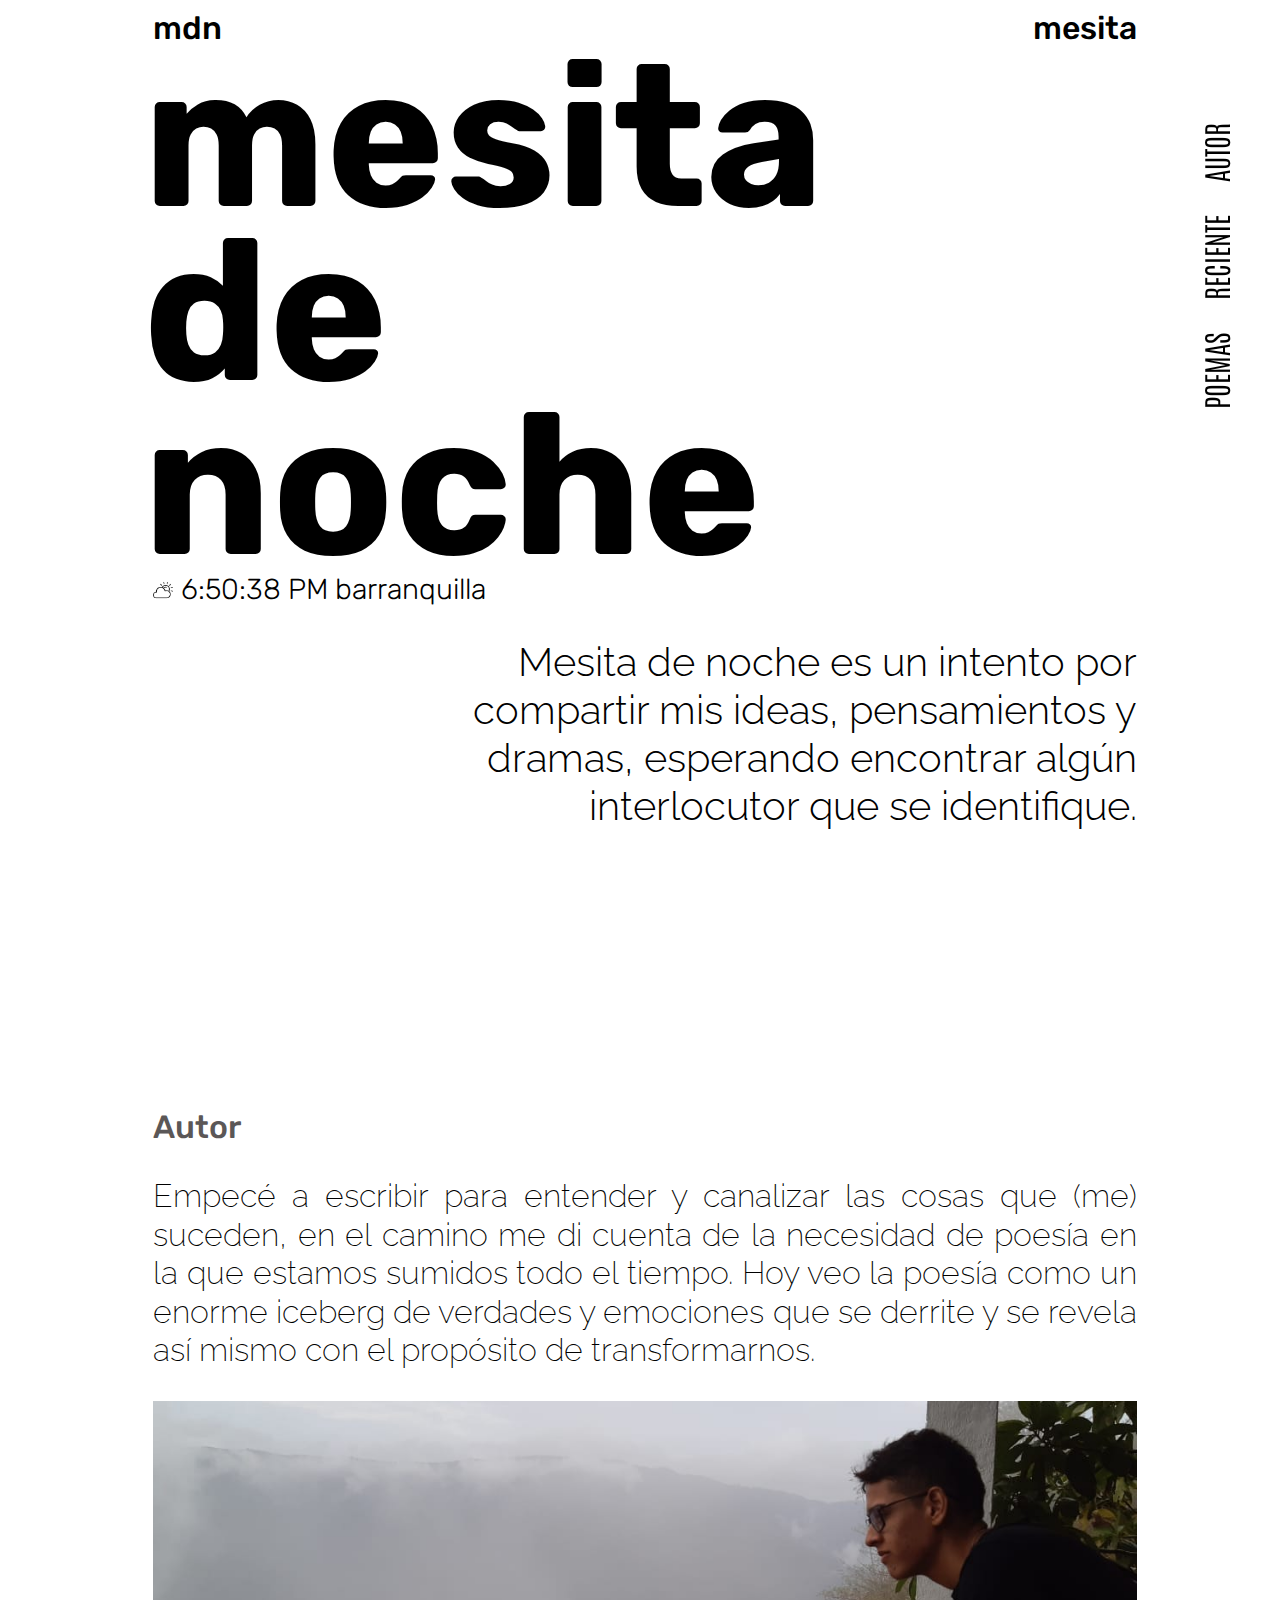
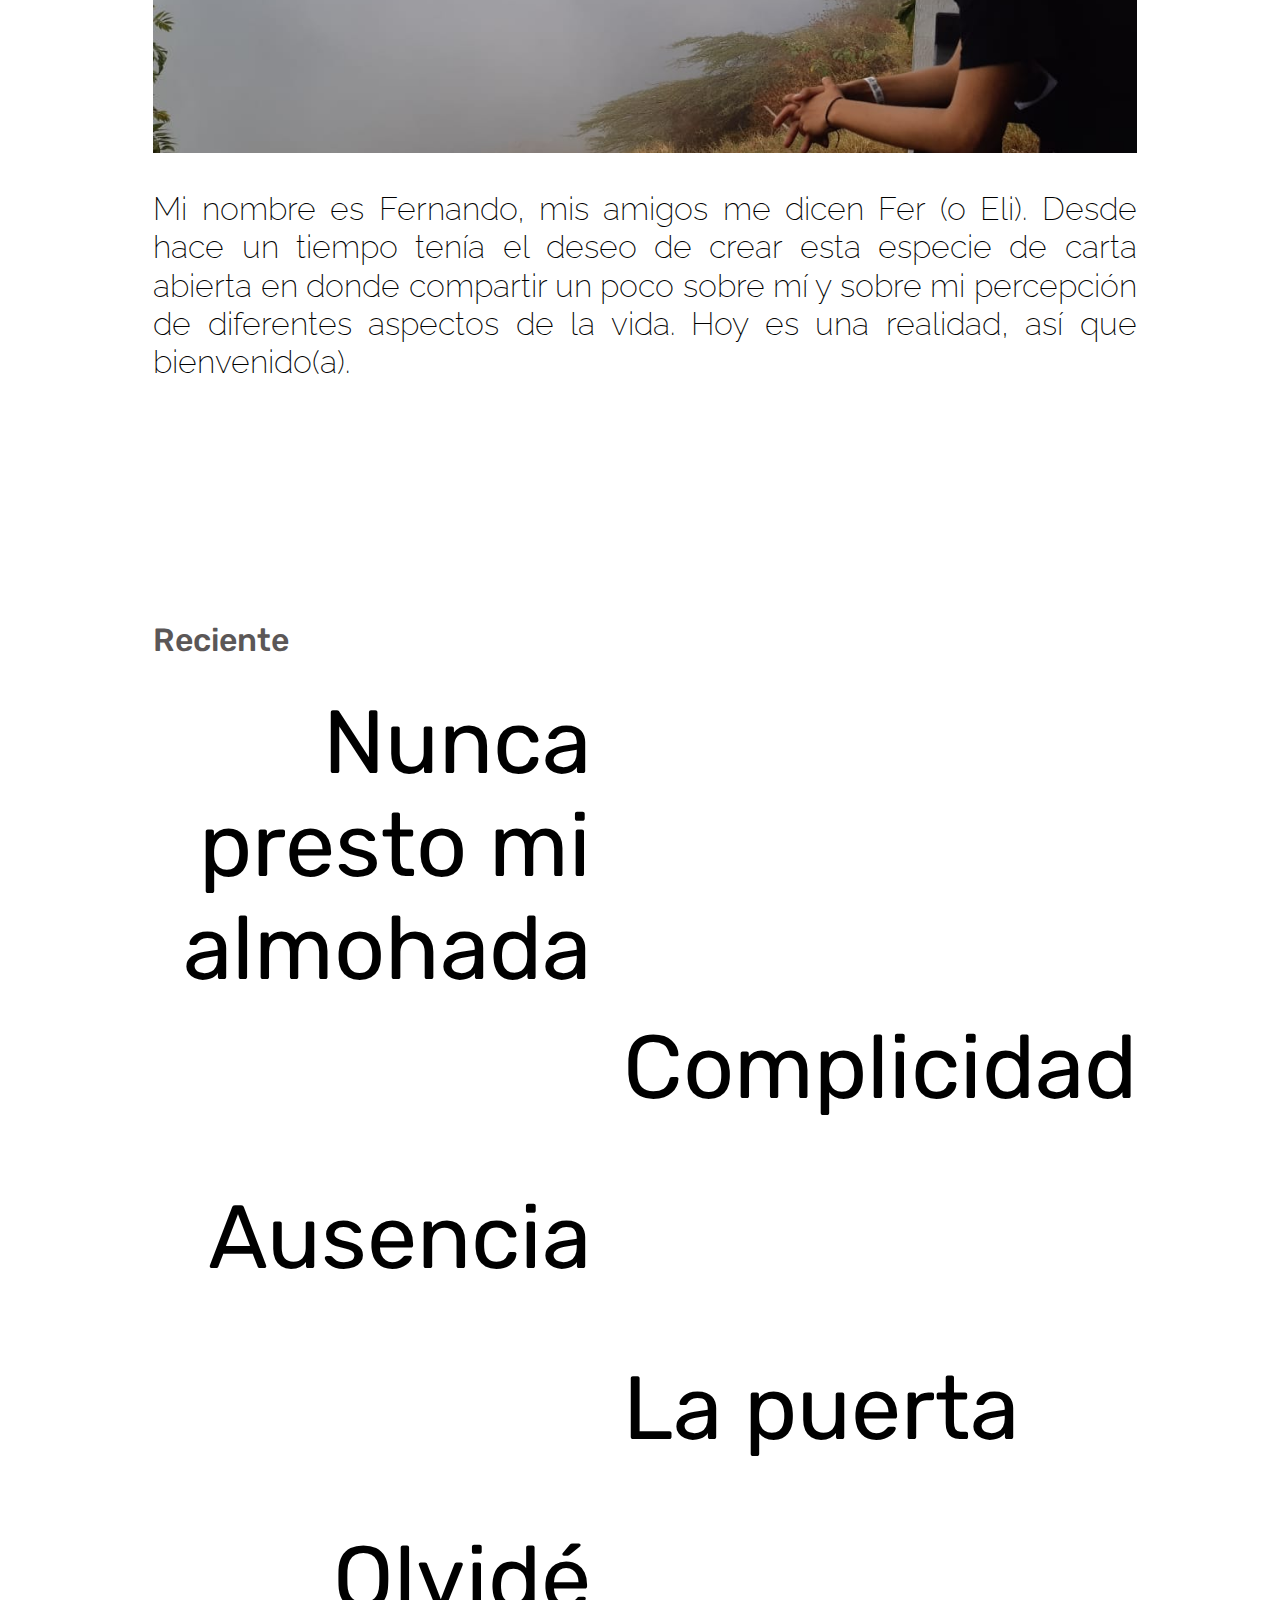
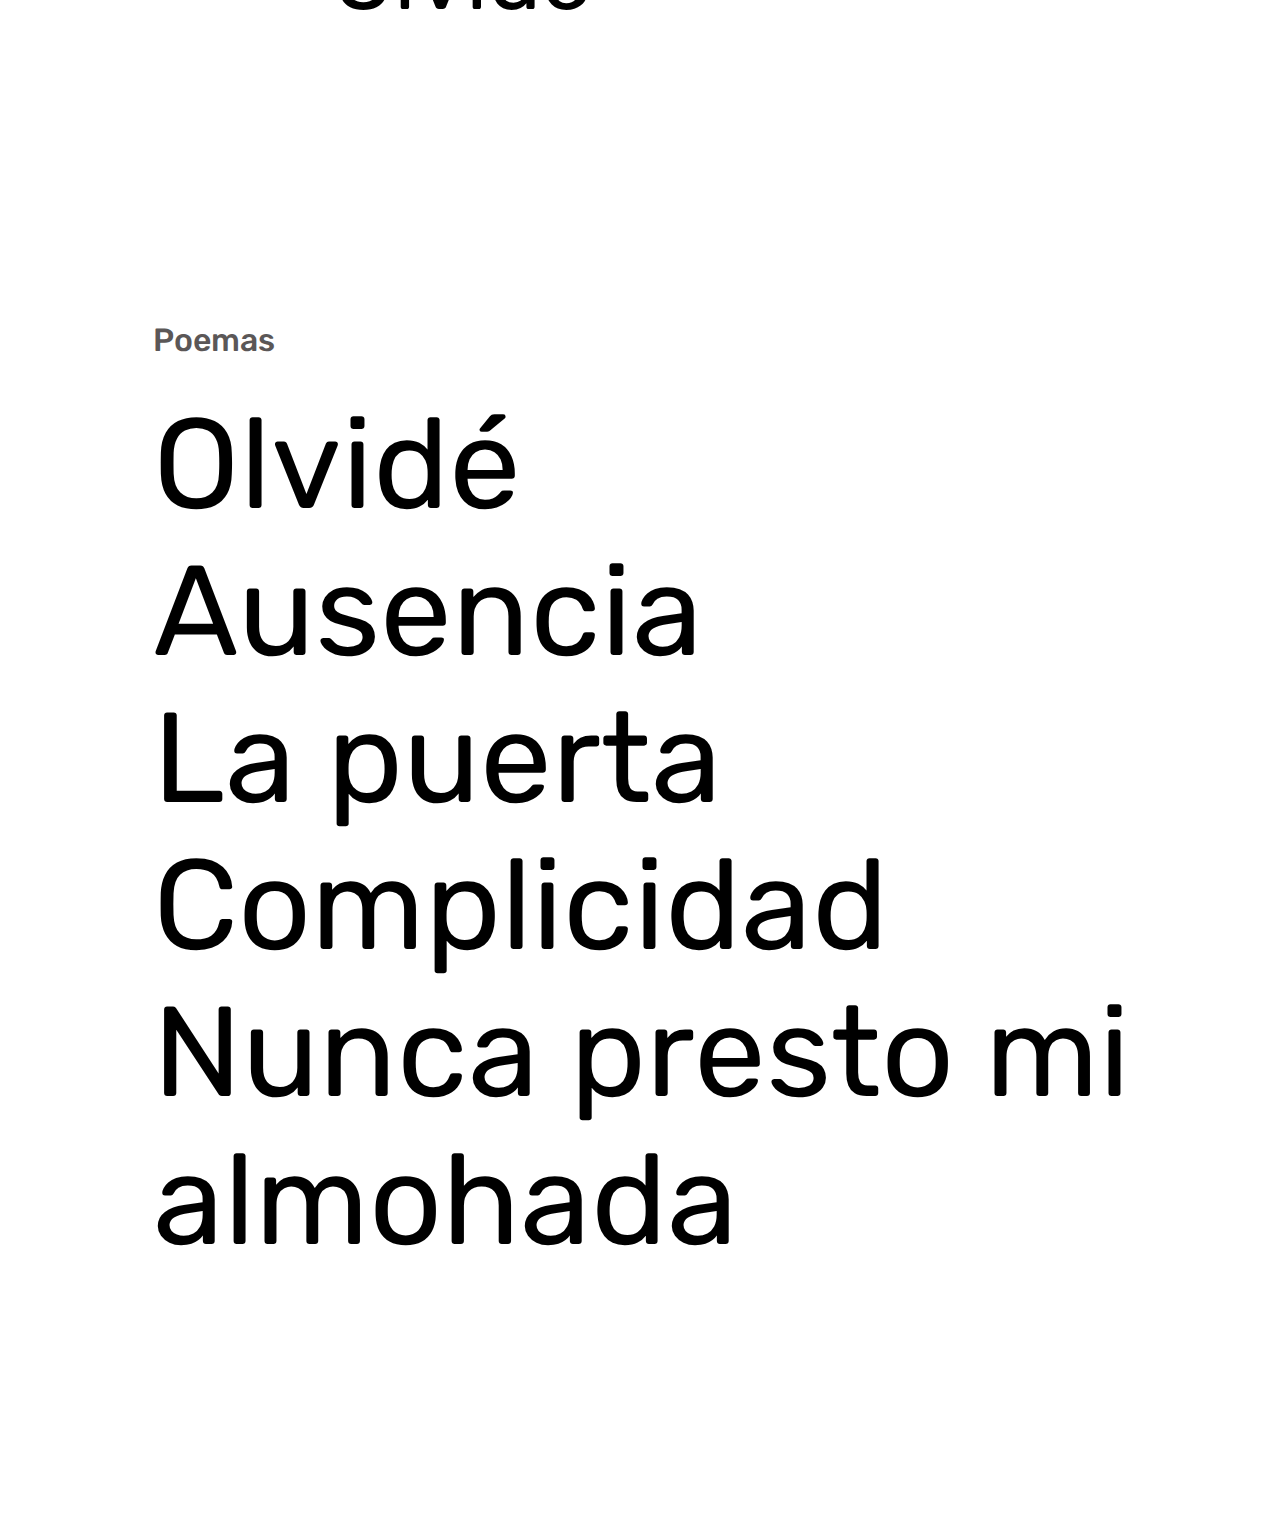
==== docs/index.html @ e97a2b29 "Adding auto scroll to navbar with js" ====
<!DOCTYPE html>
<html lang="es">
  <head>
    <meta charset="UTF-8" />
    <meta http-equiv="X-UA-Compatible" content="IE=edge" />
    <meta name="viewport" content="width=device-width, initial-scale=1.0" />
    <link rel="stylesheet" href="css/normalize.css" />
    <link href="https://emoji-css.afeld.me/emoji.css" rel="stylesheet" />
    <link rel="stylesheet" href="css/styles.css" />
    <!-- S  E O -->
    <!-- <meta name="keywords" content="HTML, CSS, JavaScript">
    <meta name="description" content="Free Web tutorials for HTML and CSS">
    <meta name="author" content="John Doe"> -->
    <title>Poemario</title>
  </head>
  <body>
    <div class="container">
      <!-- Vertical N    a   v   b   a   r -->
      <nav>
        <ul>
          <li>
            <span class="navbar-icon-container">
              <img
                src="img/author.png"
                alt="author icon"
                height="14px"
                width="14px"
              />
            </span>
            <a href="#author" class="link">Autor</a>
          </li>
          <li>
            <span class="navbar-icon-container">
              <img
                src="img/recent.png"
                alt="recent icon"
                height="14px"
                width="14px"
              />
            </span>
            <a href="#recent" class="link">Reciente</a>
          </li>
          <li>
            <span class="navbar-icon-container">
              <img
                src="img/poem.png"
                alt="poem icon"
                height="14px"
                width="14px"
              />
            </span>
            <a href="#poems" class="link">Poemas</a>
          </li>
        </ul>
      </nav>
      <!-- H    e   r   o -->
      <div class="hero-container">
        <div class="banner">
          <div class="logo">
            <span>mdn</span>
            <span id="logo-toggle">mesita</span>
          </div>
        </div>
        <header class="hero-header">
          <h1>
            mesita <br />
            de <br />
            noche
          </h1>
          <div class="current-time">
            <img
              src="img/cloud-and-moon.png"
              alt="cloud and moon"
              height="20px"
              width="20px"
              class="moon-icon"
            />
            <img
              src="img/cloud-and-sun.png"
              alt="cloud and sun"
              height="20px"
              width="20px"
              class="sun-icon"
            />
            <span id="clock">6:50:38 PM barranquilla</span>
          </div>
        </header>
        <div class="hero-info">
          <p>
            Mesita de noche es un intento por compartir mis ideas, pensamientos
            y dramas, esperando encontrar algún interlocutor que se identifique.
          </p>
        </div>
      </div>
      <!-- S  w   i   t   c   h -->
      <!-- End S  w   i   t   ch -->
    </div>
    <main>
      <div class="container">
        <section class="author sect">
          <div class="author title">
            <h2 id="author">Autor</h2>
          </div>
          <div class="author-info">
            <p class="author-info-1">
              Empecé a escribir
              <i
                class="em em-writing_hand"
                aria-role="presentation"
                aria-label=""
              ></i>
              para entender y canalizar las cosas que (me) suceden, en el camino
              me di cuenta de la necesidad de poesía en la que estamos sumidos
              todo el tiempo. Hoy veo la poesía como un enorme iceberg de
              verdades y emociones que se derrite y se revela así mismo con el
              propósito de transformarnos.
            </p>
            <div class="author-img">
              <img src="img/fernando.jpg" alt="author seeing the horizon" />
            </div>
            <p class="author-info-1">
              Mi nombre es Fernando<i
                class="em em-raised_hand_with_fingers_splayed"
                aria-role="presentation"
                aria-label=""
              ></i
              >, mis amigos me dicen Fer (o Eli<i
                class="em em-baby_chick"
                aria-role="presentation"
                aria-label="BABY CHICK"
              ></i
              >). Desde hace un tiempo tenía el deseo de crear esta especie de
              carta abierta en donde compartir un poco sobre mí y sobre mi
              percepción de diferentes aspectos de la vida. Hoy es una realidad,
              así que bienvenido(a)<i
                class="em em-hugging_face"
                aria-role="presentation"
                aria-label="HUGGING FACE"
              ></i
              >.
            </p>
          </div>
        </section>
        <section class="recent sect">
          <div class="recent title">
            <h2 id="recent">Reciente</h2>
          </div>
          <div class="recent-list">
            <ul class="recent-grid">
              <li class="a"><a href="#">Olvidé</a></li>
              <li class="b"><a href="#">Ausencia</a></li>
              <li class="c"><a href="#">La puerta</a></li>
              <li class="d"><a href="#">Complicidad</a></li>
              <li class="e"><a href="#">Nunca presto mi almohada</a></li>
            </ul>
          </div>
        </section>
        <section class="poems sect">
          <div class="poems title">
            <h2 id="poems">Poemas</h2>
          </div>
          <div class="poems-list">
            <ul>
              <li>
                <a href="#" class="poem">Olvidé</a>
                <span class="arrow">1</span>
              </li>
              <li>
                <a href="#" class="poem">Ausencia</a>
                <span class="arrow">1</span>
              </li>
              <li>
                <a href="#" class="poem">La puerta</a>
                <span class="arrow">1</span>
              </li>
              <li>
                <a href="#" class="poem">Complicidad</a>
                <span class="arrow">1</span>
              </li>
              <li>
                <a href="#" class="poem">Nunca presto mi almohada</a>
                <span class="arrow">1</span>
              </li>
            </ul>
          </div>
        </section>
      </div>
    </main>
    <script src="js/index.js"></script>
  </body>
</html>
---- docs/css/styles.css ----
/*
=============== 
Fonts
===============
*/

@import url('https://fonts.googleapis.com/css2?family=Antonio:wght@300&family=Raleway:wght@200;300&family=Rubik:wght@300;500;700&family=Baloo+Chettan+2:wght@600&display=swap');

/*
=============== 
Variables
===============
*/

:root {
  /* Colors */
  --clr-white: #ffffff;
  --clr-black: #000000;
  --clr-gray: #5b5757;
  /* Fonts */
  --ff-primary: 'Rubik', sans-serif;
  --ff-secondary: 'Raleway', sans-serif;
  --ff-tertiary: 'Baloo Chettan 2', cursive;
  --ff-cuaternary: 'Antonio', sans-serif;
}

/*
=============== 
Global Styles
===============
*/

*,
::after,
::before {
  margin: 0;
  padding: 0;
  box-sizing: border-box;
}
body {
  position: absolute;
  background: var(--clr-white);
  color: var(--clr-black);
  overflow-x: hidden;
}
section {
  margin-top: 15rem;
  margin-bottom: 15rem;
  margin-left: auto;
  margin-right: auto;
  padding-left: 10px;
  width: 80%;
  scroll-behavior: smooth;
}
ul {
  list-style-type: none;
}
a {
  color: var(--clr-black);
  text-decoration: none;
}
a:visited {
  color: var(--clr-black);
}
h1 {
  margin-top: 2rem;
  margin-bottom: 0;
  font-family: var(--ff-primary);
  font-weight: 700;
  font-size: clamp(6rem, 3rem + 12vw, 12.5rem);
  line-height: 0.87;
  text-align: left;
}
h2 {
  color: var(--clr-gray);
  font-family: var(--ff-primary);
  font-weight: 500;
  font-size: 2rem;
  /* letter-spacing: 0.2rem; */
}
p {
  color: var(--clr-black);
  font-family: var(--ff-secondary);
  font-weight: 200;
  /* font-size: 32px; */
}

/*
=============== 
Main Styles
===============
*/
.container {
  margin: 0 auto;
  padding: 1.5%;
}
nav {
  transform: rotate(-90deg);
  position: fixed;
  top: 250px;
  right: -95px;
  height: 2rem;
  width: 20rem;
  /* border: 1px solid black; */
}

nav ul {
  display: flex;
  flex-direction: row-reverse;
  align-items: center;
  justify-content: space-around;
}

.navbar-icon-container {
  display: none;
}

/* .navbar-icon-container img {

} */

nav ul li a {
  font-family: var(--ff-cuaternary);
  font-weight: 300;
  font-size: 1.8rem;
  text-transform: uppercase;
}

.banner {
  margin: 0 auto;
  padding-left: 1.5%;
  padding-right: 1.5%;
  position: fixed;
  top: 0;
  left: 0;
  width: 100%;
  height: 3.5rem;
  background-color: var(--clr-white);
  /* border-bottom: 1px solid black; */
}

.logo {
  width: 80%;
  height: 100%;
  margin: 0 auto;
  display: flex;
  justify-content: space-between;
  align-items: center;
}

.logo span {
  color: var(--clr-black);
  font-family: var(--ff-primary);
  font-weight: 500;
  font-size: 2rem;
  text-align: left;
  line-height: 3.5rem;
  margin-left: 10px;
  vertical-align: center;
}

#logo-toggle {
  opacity: 1;
  animation: showLogo 5s ease-in infinite;
}

@keyframes showLogo {
  0% {
    opacity: 1;
  }

  50% {
    opacity: 0;
  }

  100% {
    opacity: 1;
  }
}

.hero-container {
  width: 80%;
  max-width: 1440px;
  margin: 0 auto;
}

.hero-header {
  margin: 0 auto;
}

.hero-info {
  margin-left: auto;
  width: 70%;
}

.hero-info p {
  font-size: 2.5rem;
  font-weight: 300;
  text-align: right;
  line-height: 1.2;
}

.current-time {
  display: flex;
  align-items: center;
  gap: 0.5rem;
  margin-bottom: 2rem;
  margin-left: 10px;
}

.current-time span {
  color: var(--clr-black);
  font-family: var(--ff-primary);
  font-weight: 300;
  font-size: 1.8rem;
}

.current-time .moon-icon {
  display: none;
}

/* Sections */
/*    A   u   t   h   o   r   */

.title {
  margin-top: 2rem;
  margin-bottom: 2rem;
}

.author-info p {
  font-size: 2rem;
  line-height: 1.2;
  text-align: justify;
}

.author-img {
  margin-top: 2rem;
  margin-bottom: 2rem;
}

.author-img img {
  height: 22rem;
  width: 100%;
  object-fit: cover;
}

.em {
  width: 1.2em;
  height: 1.2em;
}

/*    R    e   c   e   n   t    */

.recent-grid {
  display: grid;
  grid-template-columns: [x0] 1fr [x1] 1fr [x2];
  grid-template-rows: [y0] 1fr [y1] 0.5fr [y2] 0.5fr [y3] 0.5fr [y4] 0.5fr [y5];
  column-gap: 2rem;
  row-gap: 1rem;
}

.recent-list ul li a {
  font-family: var(--ff-primary);
  /* font-size: 5rem; */
  font-size: clamp(2rem, 7vw, 6rem);
}

.a {
  grid-column: x0 / x1;
  grid-row: y4 / y5;
}

.b {
  grid-column: x0 / x1;
  grid-row: y2 / y3;
}

.c {
  grid-column: x1 / x2;
  grid-row: y3 / y4;
}

.e {
  grid-column: x0 / x1;
  grid-row: y0 / y1;
}

.d {
  grid-column: x1 / x2;
  grid-row: y1 / y2;
}

.a a,
.b a,
.c a,
.d a,
.e a {
  display: block;
  width: 100%;
  height: 100%;
}
.a a,
.b a,
.e a {
  text-align: right !important;
}

/*    P   o   e   m   s    */
.poem-list ul li {
  display: flex;
  align-items: center;
}

.poem {
  font-family: var(--ff-primary);
  /* font-size: 7rem; */
  font-size: clamp(5rem, 11.5vw, 8rem);
}

.poem:hover + span {
  display: inline-block;
}

.poem:hover {
  background-color: var(--clr-black);
  color: var(--clr-white);
}

.arrow {
  color: transparent;
  background-image: url('../img/arrow-archery.svg');
  background-repeat: no-repeat;
  background-size: 100%;
  font-size: 5rem;
  width: 4rem;
  height: 4rem;
  display: none;
}

/*M    e   d   i   a  ____ Q   u   e   r   i   e   s*/

@media only screen and (max-width: 1200px) {
  .hero-info p {
    font-size: 2.1rem;
  }

  .author-info p {
    font-size: 1.8rem;
  }
}

@media only screen and (max-width: 992px) {
  nav {
    right: -109px;
  }

  .recent-list ul li a {
    font-size: clamp(2rem, 6.5vw, 6rem);
  }

  .poem {
    font-size: clamp(5rem, 10.8vw, 8rem);
  }
}

@media only screen and (max-width: 768px) {
  .logo {
    width: 87%;
  }

  .logo span {
    margin-left: 6.5px;
  }

  .current-time span {
    font-size: 1.5rem;
  }

  .hero-container {
    width: 87%;
  }

  .hero-info p {
    font-size: 1.5rem;
  }

  .author-info p {
    font-size: 1.5rem;
  }

  section {
    padding-left: 6.5px;
    width: 87%;
  }

  h1 {
    margin-top: 3rem;
  }

  nav {
    right: -136px;
  }

  nav ul li a {
    font-size: 1.35rem;
  }

  .poem {
    font-size: clamp(4.3rem, 10.8vw, 8rem);
  }
}

@media only screen and (max-width: 576px) {
  .logo {
    width: 92%;
  }

  .logo span {
    font-size: 1.8rem;
  }

  .current-time span {
    font-size: 1.35rem;
  }

  .hero-container {
    width: 92%;
  }

  .hero-info p {
    font-size: 1.45rem;
  }

  h2 {
    font-size: 1.6rem;
  }

  nav {
    transform: rotate(0deg);
    position: fixed;
    bottom: 0;
    left: 0;
    top: auto;
    right: auto;
    width: 100%;
    height: 2.5rem;
    background-color: #e3dede;
    display: flex;
    align-items: center;
    /* border: 1px solid black; */
  }

  nav ul {
    display: flex;
    flex-direction: row-reverse;
    align-items: center;
    justify-content: space-between;
    padding: 0 1.5%;
    width: 92%;
    margin: 0 auto;
  }

  nav ul li {
    display: flex;
    flex-direction: column;
    align-items: center;
    justify-content: center;
  }

  .navbar-icon-container {
    display: inline-block;
  }

  nav ul li:last-child {
    margin-left: 6.5px;
  }

  nav ul li a {
    font-size: 0.7rem;
    text-transform: capitalize;
  }

  section {
    width: 92%;
  }

  .recent-list ul li a {
    font-size: clamp(1.6rem, 7.5vw, 6rem);
  }

  .poem {
    font-size: clamp(3.3rem, 10.8vw, 8rem);
  }
}
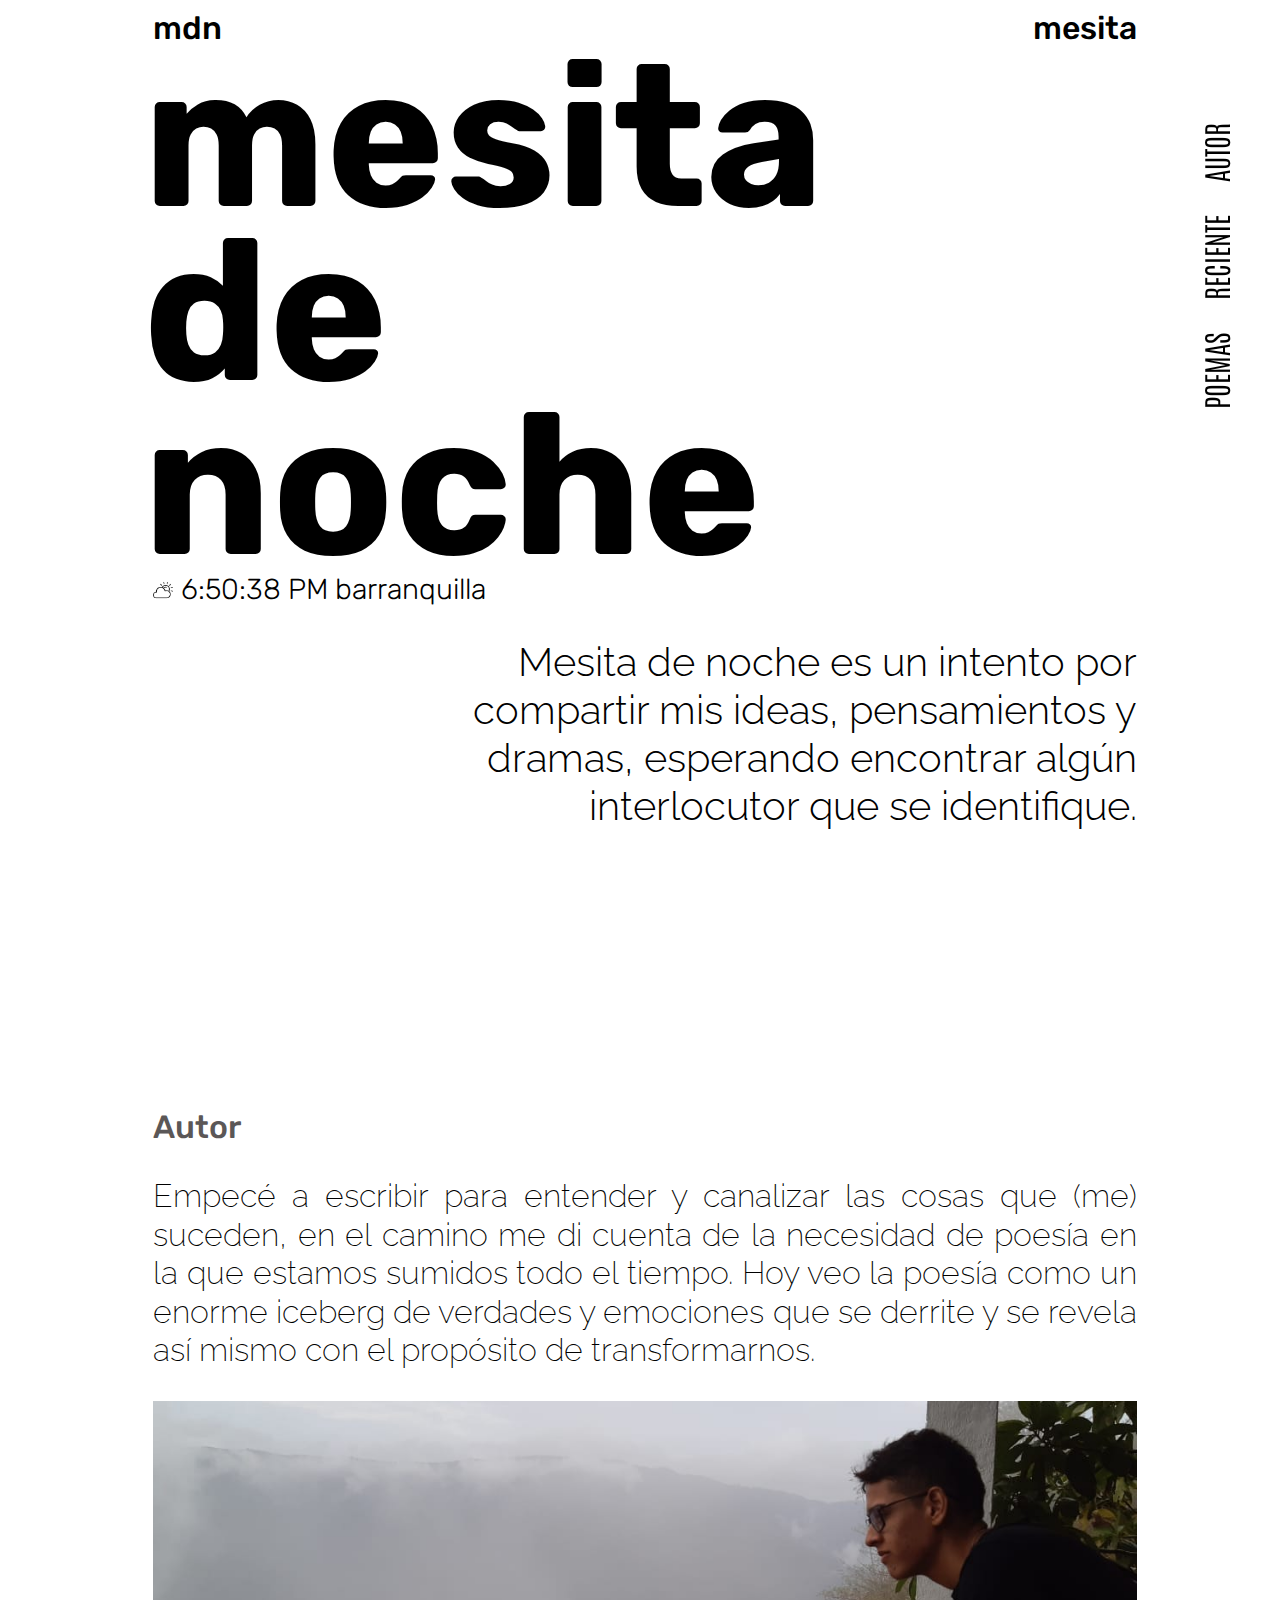
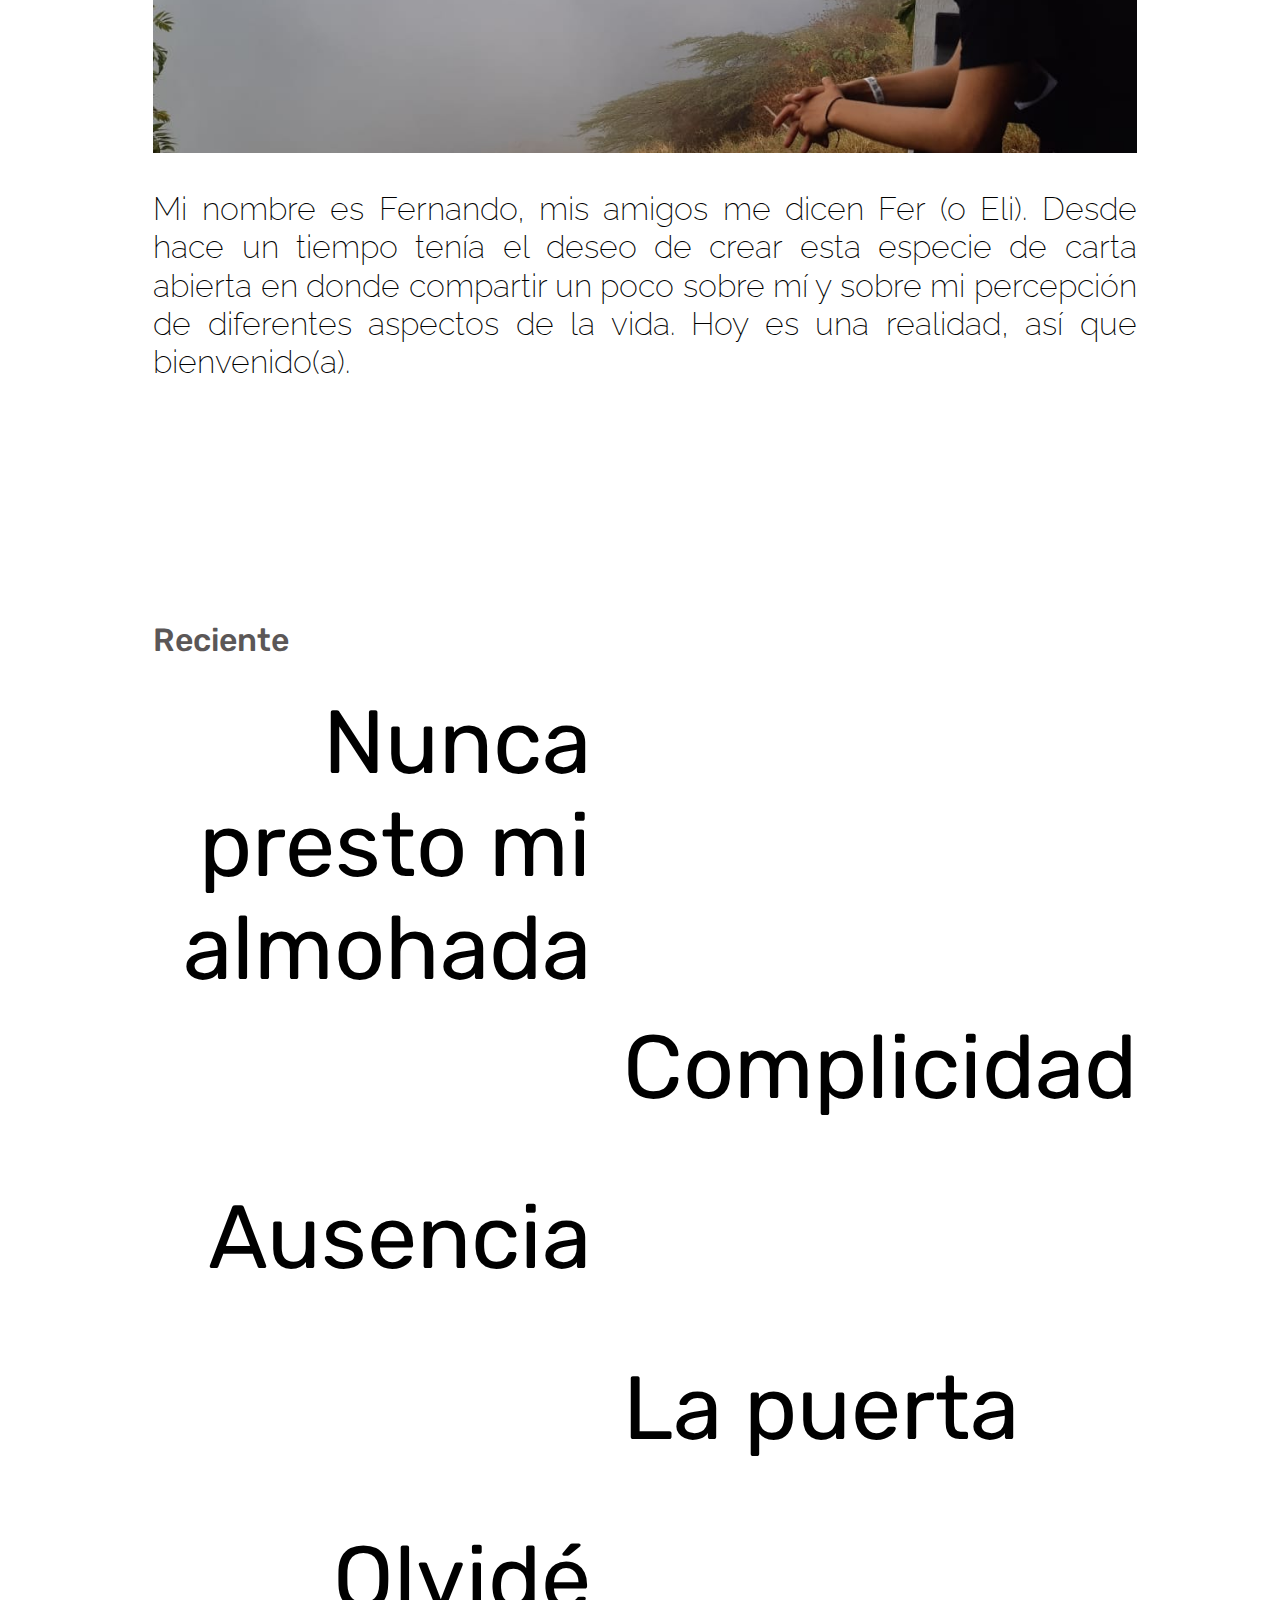
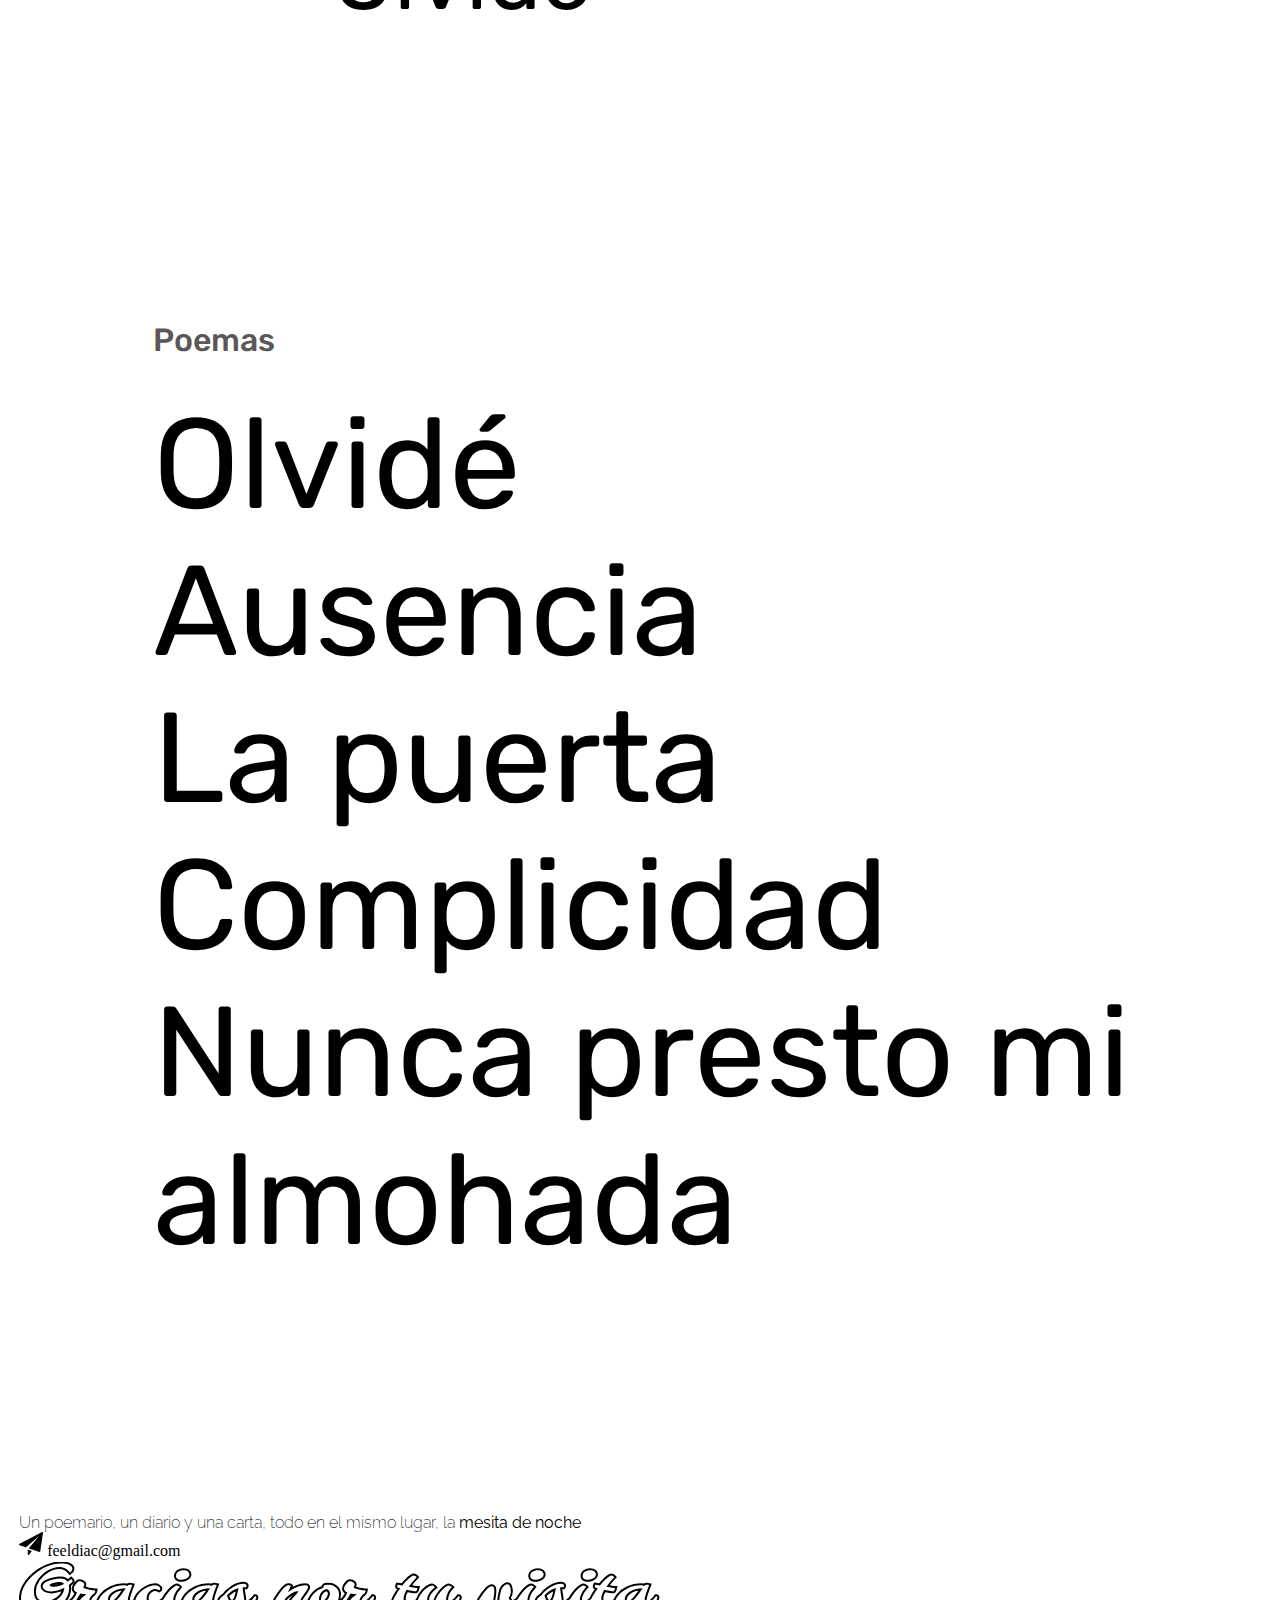
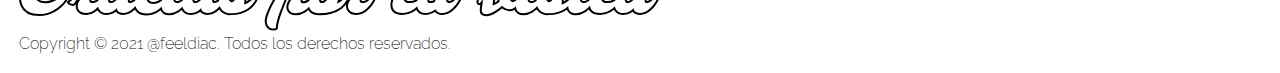
==== commit 73106913: "Creating footer markup" ====
--- a/docs/index.html
+++ b/docs/index.html
@@ -8,10 +8,17 @@
     <link href="https://emoji-css.afeld.me/emoji.css" rel="stylesheet" />
     <link rel="stylesheet" href="css/styles.css" />
     <!-- S  E O -->
-    <!-- <meta name="keywords" content="HTML, CSS, JavaScript">
-    <meta name="description" content="Free Web tutorials for HTML and CSS">
-    <meta name="author" content="John Doe"> -->
-    <title>Poemario</title>
+    <meta
+      name="keywords"
+      content="poetry, poems, poesía, poet, poeta, poemas, poemario"
+    />
+
+    <meta
+      name="description"
+      content="Un poemario, un diario y una carta todo en el mismo lugar, la mesita de noche."
+    />
+    <meta name="author" content="Fernando Díaz" />
+    <title>Mesita de noche - Poemario</title>
   </head>
   <body>
     <div class="container">
@@ -184,6 +191,61 @@
             </ul>
           </div>
         </section>
+        <footer>
+          <div class="footer__center-container">
+            <div class="footer__slogan">
+              <p>
+                Un poemario, un diario y una carta, todo en el mismo lugar, la
+                <strong>mesita de noche</strong>
+              </p>
+            </div>
+            <div class="email">
+              <img
+                class="email__icon"
+                src="img/paper-plane.png"
+                alt="Send me an email icon"
+              />
+              <a class="email__address" href="mailto:feeldiac@gmail.com"
+                >feeldiac@gmail.com</a
+              >
+            </div>
+            <div class="thank-msg">
+              <svg
+                width="641"
+                height="70"
+                viewBox="0 0 641 70"
+                fill="none"
+                xmlns="http://www.w3.org/2000/svg"
+              >
+                <mask
+                  id="path-1-outside-1"
+                  maskUnits="userSpaceOnUse"
+                  x="0"
+                  y="0.5"
+                  width="641"
+                  height="70"
+                  fill="black"
+                >
+                  <rect fill="white" y="0.5" width="641" height="70" />
+                  <path
+                    d="M49.8125 23.9688C50.0208 25.0521 50.125 26.4271 50.125 28.0938C50.125 29.7396 49.7292 31.6042 48.9375 33.6875C48.1667 35.75 47.0833 37.7396 45.6875 39.6562C44.3125 41.5521 42.6771 43.3229 40.7812 44.9688C38.9062 46.5938 36.875 48.0104 34.6875 49.2188C29.9792 51.8021 25.2292 53.0938 20.4375 53.0938C11.6458 53.0938 5.9375 50.0104 3.3125 43.8438C2.4375 41.7812 2 39.5625 2 37.1875C2 34.8125 2.3125 32.6042 2.9375 30.5625C3.58333 28.5 4.47917 26.4896 5.625 24.5312C6.79167 22.5521 8.16667 20.6354 9.75 18.7812C11.3333 16.9271 13.0729 15.1875 14.9688 13.5625C16.8854 11.9167 18.9167 10.4167 21.0625 9.0625C23.2292 7.70833 25.4479 6.54167 27.7188 5.5625C32.5312 3.52083 37.1146 2.5 41.4688 2.5C49.4271 2.5 53.4062 4.36458 53.4062 8.09375C53.4062 9.15625 52.6146 10.2917 51.0312 11.5C49.2812 9.08333 46.8542 7.39583 43.75 6.4375C42.6875 6.125 41.3854 5.96875 39.8438 5.96875C38.3021 5.96875 36.5208 6.28125 34.5 6.90625C32.4792 7.53125 30.5208 8.39583 28.625 9.5C26.7292 10.6042 24.9479 11.9271 23.2812 13.4688C21.6146 14.9896 20.1667 16.6667 18.9375 18.5C16.25 22.4167 14.9062 26.3646 14.9062 30.3438C14.9062 34.3229 15.8854 37.3229 17.8438 39.3438C19.8229 41.3438 22.6458 42.3438 26.3125 42.3438C28.9375 42.3438 31.6875 41.6875 34.5625 40.375C39.2917 38.1875 42.5417 35.1146 44.3125 31.1562C44.9375 29.7812 45.2917 28.3229 45.375 26.7812C40.8125 29.1771 36.5312 30.375 32.5312 30.375C28.5521 30.375 25.8542 29.3958 24.4375 27.4375C23.9375 26.75 23.6875 25.9896 23.6875 25.1562C23.6875 24.3229 23.9792 23.5729 24.5625 22.9062C25.1667 22.2396 25.9583 21.625 26.9375 21.0625C27.9375 20.5 29.0625 20 30.3125 19.5625C31.5625 19.125 32.8542 18.75 34.1875 18.4375C36.9167 17.7917 39.3542 17.4688 41.5 17.4688C44.875 17.4688 47.25 18.5833 48.625 20.8125C49.7708 20.0208 50.9583 19.0729 52.1875 17.9688C53.1458 18.7812 53.625 19.5 53.625 20.125C53.625 20.3333 53.3229 20.7812 52.7188 21.4688C52.1354 22.1354 51.1667 22.9688 49.8125 23.9688ZM44.9688 23.0938C44.3854 21.6146 43.1042 20.875 41.125 20.875C38.0417 20.875 35.1771 21.3958 32.5312 22.4375C31.2396 22.9375 30.5938 23.4688 30.5938 24.0312C30.5938 25.2396 32.0312 25.8438 34.9062 25.8438C38.0938 25.8438 41.4479 24.9271 44.9688 23.0938ZM67.6562 33.25C65.1562 33.125 63.0312 32.8646 61.2812 32.4688C59.1354 36.1979 57.0312 39.5208 54.9688 42.4375C54.6979 42.875 54.0833 42.9896 53.125 42.7812C51.4167 42.4062 50.4375 41.9688 50.1875 41.4688C53.8958 38.8646 56.5 35.5208 58 31.4375C55.8125 30.4375 54.7188 29.0208 54.7188 27.1875C54.7188 26.0625 55.4583 24.625 56.9375 22.875C58.3333 21.1667 59.3646 20.3125 60.0312 20.3125C62.0729 20.3125 63.625 20.8333 64.6875 21.875C65.1042 22.2708 65.3125 22.8021 65.3125 23.4688C65.3125 24.1146 64.9583 25.2083 64.25 26.75C67.4583 28.3125 71.5 29.2292 76.375 29.5C76.2292 30.9375 75.625 32.1042 74.5625 33C74.2708 33.2708 73.9792 33.4062 73.6875 33.4062C72.2083 34.7396 71.1667 36.1875 70.5625 37.75C70.375 38.25 70.2812 38.7292 70.2812 39.1875C70.2812 41.125 71.4375 42.0938 73.75 42.0938C75.3125 42.0938 77.0417 41.3958 78.9375 40C80.625 38.7292 82.1042 37.1458 83.375 35.25C84.3125 35.1875 84.7812 35.5729 84.7812 36.4062C84.7812 37.1146 84.3438 38.1979 83.4688 39.6562C82.6146 41.1146 81.7812 42.375 80.9688 43.4375C80.1562 44.5 79.25 45.5417 78.25 46.5625C77.25 47.5833 76.1875 48.5 75.0625 49.3125C72.5417 51.1042 70.0729 52 67.6562 52C63.5521 52 60.8021 50.7292 59.4062 48.1875C58.9271 47.3333 58.6875 46.3438 58.6875 45.2188C58.6875 44.0729 58.9167 42.9479 59.375 41.8438C59.8542 40.7396 60.5 39.6667 61.3125 38.625C62.9792 36.4583 65.0938 34.6667 67.6562 33.25ZM97.875 47C95.0208 50.3333 91.5417 52 87.4375 52C84.8333 52 82.75 51.2188 81.1875 49.6562C79.6458 48.1146 78.875 46.0833 78.875 43.5625C78.875 40.375 80.125 37.2812 82.625 34.2812C85.0417 31.3646 88.2083 28.9896 92.125 27.1562C96.1875 25.2604 100.385 24.3125 104.719 24.3125C106.365 24.3125 107.542 24.5729 108.25 25.0938C108.812 24.4271 109.312 24.0417 109.75 23.9375C110.208 23.8125 110.562 23.75 110.812 23.75C111.604 23.75 112.448 23.8646 113.344 24.0938C113.26 24.3646 113.083 24.8333 112.812 25.5C112.542 26.1458 112.24 26.9167 111.906 27.8125C111.573 28.7083 111.219 29.6875 110.844 30.75C109.49 34.5417 108.812 37.3854 108.812 39.2812C108.812 41.1562 109.406 42.0938 110.594 42.0938C112.135 42.0938 113.854 41.3958 115.75 40C117.438 38.7292 118.917 37.1458 120.188 35.25C121.125 35.1875 121.594 35.5729 121.594 36.4062C121.594 37.1146 121.156 38.1979 120.281 39.6562C119.427 41.1146 118.594 42.375 117.781 43.4375C116.969 44.5 116.062 45.5417 115.062 46.5625C114.062 47.5833 113 48.5 111.875 49.3125C109.354 51.1042 106.896 52 104.5 52C101.458 52 99.4167 51.0833 98.375 49.25C98.0417 48.6875 97.875 48.1979 97.875 47.7812C97.875 47.3438 97.875 47.0833 97.875 47ZM88.9375 38.4688C88.9375 40.8854 89.9479 42.0938 91.9688 42.0938C94.1979 42.0938 96.8229 40.2917 99.8438 36.6875C101.448 34.7708 102.844 32.9375 104.031 31.1875C105.24 29.4375 106.156 28.1042 106.781 27.1875C101.573 27.2292 97.25 28.4167 93.8125 30.75C90.5625 32.9583 88.9375 35.5312 88.9375 38.4688ZM140.125 29.3125C138.542 28.4792 137.135 28.0625 135.906 28.0625C134.698 28.0625 133.594 28.3438 132.594 28.9062C131.615 29.4479 130.75 30.1667 130 31.0625C128.417 32.9583 127.625 35.0625 127.625 37.375C127.625 39.125 128.25 40.5 129.5 41.5C130.646 42.4583 132.333 42.9375 134.562 42.9375C136.792 42.9375 138.979 42.2812 141.125 40.9688C143.292 39.6354 145.188 37.7292 146.812 35.25C147.75 35.1875 148.219 35.5729 148.219 36.4062C148.219 36.7396 147.958 37.5208 147.438 38.75C146.938 39.9583 146.021 41.4583 144.688 43.25C143.354 45.0417 141.812 46.625 140.062 48C136.271 50.9792 132.146 52.4688 127.688 52.4688C124.083 52.4688 121.25 51.5417 119.188 49.6875C117.104 47.8125 116.062 45.1146 116.062 41.5938C116.062 38.8438 117.146 36.0833 119.312 33.3125C121.333 30.7083 123.885 28.5729 126.969 26.9062C130.115 25.1979 133.052 24.3438 135.781 24.3438C137.26 24.3438 138.406 24.5938 139.219 25.0938C140.635 25.9688 141.344 26.8021 141.344 27.5938C141.344 28.4479 140.938 29.0208 140.125 29.3125ZM167.375 17.5312C166.521 17.9479 165.594 18.2708 164.594 18.5C163.615 18.7083 162.76 18.8125 162.031 18.8125C161.302 18.8125 160.646 18.7292 160.062 18.5625C159.479 18.375 158.958 18.1146 158.5 17.7812C157.5 17.0521 157 16.1771 157 15.1562C157 14.1354 157.177 13.2708 157.531 12.5625C157.906 11.8542 158.438 11.25 159.125 10.75C160.604 9.66667 162.375 9.125 164.438 9.125C166.521 9.125 168.031 9.55208 168.969 10.4062C169.927 11.2604 170.406 12.2396 170.406 13.3438C170.406 14.4479 170.115 15.3125 169.531 15.9375C168.948 16.5625 168.229 17.0938 167.375 17.5312ZM143.312 48.375C142.875 47.4375 142.656 46.2917 142.656 44.9375C142.656 43.5625 142.948 42.1146 143.531 40.5938C144.135 39.0729 144.896 37.5625 145.812 36.0625C146.75 34.5417 147.792 33.0833 148.938 31.6875C150.083 30.2708 151.219 29.0208 152.344 27.9375C154.823 25.5833 156.646 24.4062 157.812 24.4062C158.312 24.4062 158.865 24.625 159.469 25.0625C160.094 25.4792 160.49 25.7917 160.656 26C157.51 29.375 155.521 32.6354 154.688 35.7812C154.417 36.7396 154.281 37.6771 154.281 38.5938C154.281 39.4896 154.625 40.3021 155.312 41.0312C156 41.7396 156.854 42.0938 157.875 42.0938C158.896 42.0938 159.844 41.9062 160.719 41.5312C161.615 41.1354 162.49 40.625 163.344 40C165.031 38.7292 166.51 37.1458 167.781 35.25C168.719 35.1875 169.188 35.5729 169.188 36.4062C169.188 37.0938 168.75 38.1771 167.875 39.6562C167.021 41.1354 166.167 42.4167 165.312 43.5C164.458 44.5625 163.479 45.6146 162.375 46.6562C161.292 47.6979 160.104 48.625 158.812 49.4375C155.917 51.2708 152.938 52.1875 149.875 52.1875C146.646 52.1875 144.458 50.9167 143.312 48.375ZM182.25 47C179.396 50.3333 175.917 52 171.812 52C169.208 52 167.125 51.2188 165.562 49.6562C164.021 48.1146 163.25 46.0833 163.25 43.5625C163.25 40.375 164.5 37.2812 167 34.2812C169.417 31.3646 172.583 28.9896 176.5 27.1562C180.562 25.2604 184.76 24.3125 189.094 24.3125C190.74 24.3125 191.917 24.5729 192.625 25.0938C193.188 24.4271 193.688 24.0417 194.125 23.9375C194.583 23.8125 194.938 23.75 195.188 23.75C195.979 23.75 196.823 23.8646 197.719 24.0938C197.635 24.3646 197.458 24.8333 197.188 25.5C196.917 26.1458 196.615 26.9167 196.281 27.8125C195.948 28.7083 195.594 29.6875 195.219 30.75C193.865 34.5417 193.188 37.3854 193.188 39.2812C193.188 41.1562 193.781 42.0938 194.969 42.0938C196.51 42.0938 198.229 41.3958 200.125 40C201.812 38.7292 203.292 37.1458 204.562 35.25C205.5 35.1875 205.969 35.5729 205.969 36.4062C205.969 37.1146 205.531 38.1979 204.656 39.6562C203.802 41.1146 202.969 42.375 202.156 43.4375C201.344 44.5 200.438 45.5417 199.438 46.5625C198.438 47.5833 197.375 48.5 196.25 49.3125C193.729 51.1042 191.271 52 188.875 52C185.833 52 183.792 51.0833 182.75 49.25C182.417 48.6875 182.25 48.1979 182.25 47.7812C182.25 47.3438 182.25 47.0833 182.25 47ZM173.312 38.4688C173.312 40.8854 174.323 42.0938 176.344 42.0938C178.573 42.0938 181.198 40.2917 184.219 36.6875C185.823 34.7708 187.219 32.9375 188.406 31.1875C189.615 29.4375 190.531 28.1042 191.156 27.1875C185.948 27.2292 181.625 28.4167 178.188 30.75C174.938 32.9583 173.312 35.5312 173.312 38.4688ZM227.094 26.1875C225.948 26.1042 224.833 26.125 223.75 26.25C223.75 26.4583 223.75 26.8229 223.75 27.3438C223.75 27.8646 223.823 28.6458 223.969 29.6875C224.115 30.7292 224.292 31.875 224.5 33.125C225.083 36.6667 225.375 39.0625 225.375 40.3125C225.375 41.5625 225.292 42.5833 225.125 43.375C228.271 42.5833 231.156 40.7708 233.781 37.9375C234.573 37.0833 235.281 36.1875 235.906 35.25C236.51 35.2083 236.896 35.3229 237.062 35.5938C237.229 35.8438 237.312 36.1146 237.312 36.4062C237.312 36.6979 237.073 37.4062 236.594 38.5312C236.115 39.6562 235.198 41.0729 233.844 42.7812C232.51 44.4896 230.844 46.0312 228.844 47.4062C224.323 50.5104 218.885 52.0833 212.531 52.125C211.948 52.1667 211.104 52.1875 210 52.1875C208.896 52.1875 207.677 51.8854 206.344 51.2812C205.01 50.6562 203.875 49.8125 202.938 48.75C201 46.5625 200.031 43.7604 200.031 40.3438C200.031 38.9271 201.104 37.3333 203.25 35.5625C203.854 35.0625 204.458 34.625 205.062 34.25C207.146 31.125 210.104 28.4167 213.938 26.125C217.792 23.8333 221.396 22.6875 224.75 22.6875C225.958 22.6875 226.792 23.0208 227.25 23.6875C227.75 24.3958 227.698 25.2292 227.094 26.1875ZM211.375 40.7188C211.833 41.0729 212.344 41.25 212.906 41.25C213.469 41.25 214.021 41.0312 214.562 40.5938C215.104 40.1562 215.594 39.5729 216.031 38.8438C216.49 38.1146 216.885 37.2708 217.219 36.3125C217.573 35.3542 217.885 34.3542 218.156 33.3125C218.615 31.5625 219.073 29.4896 219.531 27.0938C216.01 28.1771 212.896 29.8958 210.188 32.25C209.375 32.9792 208.667 33.7188 208.062 34.4688C208.792 37.4688 209.896 39.5521 211.375 40.7188ZM256.969 66.3438C256.969 67.1771 256.271 67.5938 254.875 67.5938C251.646 67.5938 249.469 66.2604 248.344 63.5938C247.927 62.6146 247.719 61.5208 247.719 60.3125C247.719 59.125 247.917 57.8125 248.312 56.375C248.688 54.9583 249.219 53.4062 249.906 51.7188C250.573 50.0104 251.365 48.2188 252.281 46.3438C253.198 44.4479 254.177 42.5625 255.219 40.6875C256.26 38.8125 257.344 37 258.469 35.25C259.615 33.5 260.75 31.8958 261.875 30.4375C264.875 26.5417 267.25 24.4792 269 24.25C269.25 24.2083 269.469 24.1875 269.656 24.1875C269.844 24.1875 270.073 24.1979 270.344 24.2188C271.031 24.2812 271.542 24.5417 271.875 25C271.521 25.7708 271.094 26.6771 270.594 27.7188C270.115 28.7396 269.604 29.875 269.062 31.125C273.146 28 277.479 25.8958 282.062 24.8125C283.562 24.4375 284.99 24.25 286.344 24.25C289.052 24.25 289.75 25.5 288.438 28C287.812 29.2083 286.958 30.5521 285.875 32.0312C284.792 33.4896 283.979 34.625 283.438 35.4375C282.146 37.3542 281.5 38.7917 281.5 39.75C281.5 41.4583 282.427 42.3125 284.281 42.3125C285.906 42.3125 287.74 41.5833 289.781 40.125C291.635 38.7917 293.198 37.1667 294.469 35.25C295.01 35.2083 295.375 35.3125 295.562 35.5625C295.771 35.8125 295.875 36.0938 295.875 36.4062C295.875 36.6979 295.74 37.1667 295.469 37.8125C295.198 38.4583 294.76 39.2917 294.156 40.3125C293.573 41.3333 292.854 42.3854 292 43.4688C291.167 44.5521 290.208 45.625 289.125 46.6875C288.042 47.7292 286.854 48.6667 285.562 49.5C282.708 51.3125 279.729 52.2188 276.625 52.2188C273.312 52.2188 271.083 51.0208 269.938 48.625C269.562 47.8542 269.375 46.9062 269.375 45.7812C269.375 44.6562 269.688 43.4583 270.312 42.1875C270.958 40.9167 271.729 39.6979 272.625 38.5312C273.521 37.3438 274.458 36.2396 275.438 35.2188C276.417 34.1979 277.24 33.3125 277.906 32.5625C278.594 31.8125 279.031 31.2188 279.219 30.7812C279.406 30.3438 279.156 30.125 278.469 30.125C277.781 30.125 276.896 30.3542 275.812 30.8125C274.75 31.25 273.635 31.8333 272.469 32.5625C269.844 34.1875 267.698 36.0104 266.031 38.0312C260.052 52.0312 257.031 61.4688 256.969 66.3438ZM300.531 52.1562L299.906 52.1875C296.615 52.1875 294.104 51.375 292.375 49.75C290.75 48.2292 289.938 46.1667 289.938 43.5625C289.938 39.9792 291.365 36.5521 294.219 33.2812C296.99 30.1146 300.354 27.8958 304.312 26.625C304.188 25.6875 304.531 24.9167 305.344 24.3125C305.927 23.875 306.885 23.6562 308.219 23.6562C309.573 23.6562 310.875 23.7812 312.125 24.0312C313.375 24.2812 314.635 24.8333 315.906 25.6875C318.656 27.5 320.031 29.9375 320.031 33C320.031 36.3125 319.208 39.4583 317.562 42.4375C321.146 41.6667 324.281 39.2708 326.969 35.25C327.906 35.1875 328.375 35.5729 328.375 36.4062C328.375 36.7396 328.271 37.1458 328.062 37.625C325.229 44.3542 319.562 48.8125 311.062 51C308.021 51.7917 304.562 52.1875 300.688 52.1875L300.531 52.1562ZM300 38.4688C300 40.8854 301.01 42.0938 303.031 42.0938C304.74 42.0938 306.458 41.0625 308.188 39C310 36.8542 310.906 34.6771 310.906 32.4688C310.906 30.2188 309.823 28.7292 307.656 28C303.927 29.0417 301.542 31.375 300.5 35C300.167 36.1042 300 37.2604 300 38.4688ZM337.969 33.25C335.469 33.125 333.344 32.8646 331.594 32.4688C329.448 36.1979 327.344 39.5208 325.281 42.4375C325.01 42.875 324.396 42.9896 323.438 42.7812C321.729 42.4062 320.75 41.9688 320.5 41.4688C324.208 38.8646 326.812 35.5208 328.312 31.4375C326.125 30.4375 325.031 29.0208 325.031 27.1875C325.031 26.0625 325.771 24.625 327.25 22.875C328.646 21.1667 329.677 20.3125 330.344 20.3125C332.385 20.3125 333.938 20.8333 335 21.875C335.417 22.2708 335.625 22.8021 335.625 23.4688C335.625 24.1146 335.271 25.2083 334.562 26.75C337.771 28.3125 341.812 29.2292 346.688 29.5C346.542 30.9375 345.938 32.1042 344.875 33C344.583 33.2708 344.292 33.4062 344 33.4062C342.521 34.7396 341.479 36.1875 340.875 37.75C340.688 38.25 340.594 38.7292 340.594 39.1875C340.594 41.125 341.75 42.0938 344.062 42.0938C345.625 42.0938 347.354 41.3958 349.25 40C350.938 38.7292 352.417 37.1458 353.688 35.25C354.625 35.1875 355.094 35.5729 355.094 36.4062C355.094 37.1146 354.656 38.1979 353.781 39.6562C352.927 41.1146 352.094 42.375 351.281 43.4375C350.469 44.5 349.562 45.5417 348.562 46.5625C347.562 47.5833 346.5 48.5 345.375 49.3125C342.854 51.1042 340.385 52 337.969 52C333.865 52 331.115 50.7292 329.719 48.1875C329.24 47.3333 329 46.3438 329 45.2188C329 44.0729 329.229 42.9479 329.688 41.8438C330.167 40.7396 330.812 39.6667 331.625 38.625C333.292 36.4583 335.406 34.6667 337.969 33.25ZM383.375 52.0312C376.729 52.0312 373.406 49.2083 373.406 43.5625C373.406 39.625 376.021 34.1667 381.25 27.1875C380.729 27.0208 380.25 26.875 379.812 26.75C379.375 26.625 379.021 26.5208 378.75 26.4375C378.479 26.3333 378.312 26.1771 378.25 25.9688C378.188 25.7604 378.167 25.5208 378.188 25.25C378.271 24.625 378.417 24.125 378.625 23.75L383.344 24.5312C387.031 20.0521 390.208 16.9792 392.875 15.3125C393.688 14.8125 394.26 14.5625 394.594 14.5625C394.927 14.5625 395.219 14.6146 395.469 14.7188C395.74 14.8021 396.01 14.9167 396.281 15.0625C396.865 15.375 397.323 15.7396 397.656 16.1562C394.844 18.9062 392.208 22.0625 389.75 25.625C394.521 26.4583 397.438 26.9062 398.5 26.9688C397.938 29.1979 397.292 30.3125 396.562 30.3125C394.771 30.3125 391.823 29.8229 387.719 28.8438C385.656 32.2812 384.625 35.1354 384.625 37.4062C384.625 40.5312 386.729 42.0938 390.938 42.0938C395.646 42.0938 399.521 39.8125 402.562 35.25C403.5 35.1875 403.969 35.5729 403.969 36.4062C403.969 37.1354 403.531 38.2292 402.656 39.6875C401.781 41.125 400.906 42.375 400.031 43.4375C399.156 44.5 398.146 45.5521 397 46.5938C395.854 47.6146 394.583 48.5312 393.188 49.3438C390.146 51.1354 386.875 52.0312 383.375 52.0312ZM427.125 38.3438C427.125 40.8438 428.01 42.0938 429.781 42.0938C431.323 42.0938 433.042 41.3958 434.938 40C436.625 38.7292 438.104 37.1458 439.375 35.25C440.312 35.1875 440.781 35.5729 440.781 36.4062C440.781 37.1146 440.344 38.1979 439.469 39.6562C438.615 41.1146 437.781 42.375 436.969 43.4375C436.156 44.5 435.25 45.5417 434.25 46.5625C433.25 47.5833 432.188 48.5 431.062 49.3125C428.542 51.1042 426.083 52 423.688 52C420.062 52 417.646 50.7083 416.438 48.125C414.146 49.8333 411.729 51.0104 409.188 51.6562C408.312 51.8854 407.333 52 406.25 52C405.188 52 404.125 51.8125 403.062 51.4375C402.021 51.0417 401.125 50.4792 400.375 49.75C398.833 48.25 398.062 46.1875 398.062 43.5625C398.062 40.625 399.062 37.5417 401.062 34.3125C402.729 31.625 404.854 29.25 407.438 27.1875C409.812 25.3125 411.729 24.375 413.188 24.375C413.979 24.375 414.875 25 415.875 26.25C413.833 27.6875 412.073 29.5208 410.594 31.75C408.948 34.2292 408.125 36.4688 408.125 38.4688C408.125 40.8854 409.135 42.0938 411.156 42.0938C413.156 42.0938 414.729 41.75 415.875 41.0625C416.688 37.8125 418.51 34.4583 421.344 31C424.156 27.5625 426.729 25.4062 429.062 24.5312C429.812 24.2604 430.833 24.6146 432.125 25.5938C432.438 25.8229 432.677 26.0208 432.844 26.1875C431.073 27.7083 429.635 29.7708 428.531 32.375C427.594 34.5833 427.125 36.5729 427.125 38.3438ZM467.375 53.125C464.271 53.125 462.719 51.8958 462.719 49.4375C462.719 48.3333 462.865 46.8958 463.156 45.125C463.635 42.0208 463.875 40.1875 463.875 39.625C463.875 39.0625 463.875 38.7188 463.875 38.5938C463.667 38.5938 463.156 39.1354 462.344 40.2188C461.531 41.2812 461.021 41.9688 460.812 42.2812C460.188 42.3229 459.76 42.0417 459.531 41.4375C459.448 41.25 459.406 41.0625 459.406 40.875C459.406 40.25 459.75 39.375 460.438 38.25C461.125 37.125 462.021 35.75 463.125 34.125C464.25 32.5 465.385 31.0417 466.531 29.75C469.073 26.8125 471.24 25.3438 473.031 25.3438C474.573 25.3438 475.344 26.8854 475.344 29.9688C475.344 31.7812 475.125 33.8958 474.688 36.3125C474.271 38.7083 473.99 40.3542 473.844 41.25C473.51 43.2083 473.49 44.1875 473.781 44.1875C475.427 44.1875 477.74 42.9271 480.719 40.4062C480.531 39.6562 480.438 38.9792 480.438 38.375C480.438 37.7708 480.479 37.1667 480.562 36.5625C480.646 35.9375 480.76 35.2708 480.906 34.5625C481.052 33.8542 481.208 33.125 481.375 32.375C481.542 31.625 481.719 30.9167 481.906 30.25C482.323 28.7708 482.635 27.8438 482.844 27.4688C483.052 27.0729 483.354 26.6458 483.75 26.1875C484.146 25.7083 484.615 25.25 485.156 24.8125C486.406 23.8125 487.448 23.3125 488.281 23.3125C489.115 23.3125 489.729 23.5312 490.125 23.9688C490.521 24.3854 490.844 24.9375 491.094 25.625C491.594 27.0417 491.844 28.7083 491.844 30.625C491.844 32.5208 491.094 34.6771 489.594 37.0938C491.094 39.7812 492.375 41.125 493.438 41.125C495.146 41.125 497.073 39.9479 499.219 37.5938C499.865 36.8854 500.469 36.1042 501.031 35.25C501.969 35.1875 502.438 35.5729 502.438 36.4062C502.438 37.6146 501.427 39.6042 499.406 42.375C497.448 45.0417 495.448 46.8229 493.406 47.7188C492.719 48.0312 492.052 48.1875 491.406 48.1875C487.948 48.1875 485.156 47.0312 483.031 44.7188C478.74 48.5938 474.667 51.1875 470.812 52.5C469.542 52.9167 468.396 53.125 467.375 53.125ZM521.625 17.5312C520.771 17.9479 519.844 18.2708 518.844 18.5C517.865 18.7083 517.01 18.8125 516.281 18.8125C515.552 18.8125 514.896 18.7292 514.312 18.5625C513.729 18.375 513.208 18.1146 512.75 17.7812C511.75 17.0521 511.25 16.1771 511.25 15.1562C511.25 14.1354 511.427 13.2708 511.781 12.5625C512.156 11.8542 512.688 11.25 513.375 10.75C514.854 9.66667 516.625 9.125 518.688 9.125C520.771 9.125 522.281 9.55208 523.219 10.4062C524.177 11.2604 524.656 12.2396 524.656 13.3438C524.656 14.4479 524.365 15.3125 523.781 15.9375C523.198 16.5625 522.479 17.0938 521.625 17.5312ZM497.562 48.375C497.125 47.4375 496.906 46.2917 496.906 44.9375C496.906 43.5625 497.198 42.1146 497.781 40.5938C498.385 39.0729 499.146 37.5625 500.062 36.0625C501 34.5417 502.042 33.0833 503.188 31.6875C504.333 30.2708 505.469 29.0208 506.594 27.9375C509.073 25.5833 510.896 24.4062 512.062 24.4062C512.562 24.4062 513.115 24.625 513.719 25.0625C514.344 25.4792 514.74 25.7917 514.906 26C511.76 29.375 509.771 32.6354 508.938 35.7812C508.667 36.7396 508.531 37.6771 508.531 38.5938C508.531 39.4896 508.875 40.3021 509.562 41.0312C510.25 41.7396 511.104 42.0938 512.125 42.0938C513.146 42.0938 514.094 41.9062 514.969 41.5312C515.865 41.1354 516.74 40.625 517.594 40C519.281 38.7292 520.76 37.1458 522.031 35.25C522.969 35.1875 523.438 35.5729 523.438 36.4062C523.438 37.0938 523 38.1771 522.125 39.6562C521.271 41.1354 520.417 42.4167 519.562 43.5C518.708 44.5625 517.729 45.6146 516.625 46.6562C515.542 47.6979 514.354 48.625 513.062 49.4375C510.167 51.2708 507.188 52.1875 504.125 52.1875C500.896 52.1875 498.708 50.9167 497.562 48.375ZM544.531 26.1875C543.385 26.1042 542.271 26.125 541.188 26.25C541.188 26.4583 541.188 26.8229 541.188 27.3438C541.188 27.8646 541.26 28.6458 541.406 29.6875C541.552 30.7292 541.729 31.875 541.938 33.125C542.521 36.6667 542.812 39.0625 542.812 40.3125C542.812 41.5625 542.729 42.5833 542.562 43.375C545.708 42.5833 548.594 40.7708 551.219 37.9375C552.01 37.0833 552.719 36.1875 553.344 35.25C553.948 35.2083 554.333 35.3229 554.5 35.5938C554.667 35.8438 554.75 36.1146 554.75 36.4062C554.75 36.6979 554.51 37.4062 554.031 38.5312C553.552 39.6562 552.635 41.0729 551.281 42.7812C549.948 44.4896 548.281 46.0312 546.281 47.4062C541.76 50.5104 536.323 52.0833 529.969 52.125C529.385 52.1667 528.542 52.1875 527.438 52.1875C526.333 52.1875 525.115 51.8854 523.781 51.2812C522.448 50.6562 521.312 49.8125 520.375 48.75C518.438 46.5625 517.469 43.7604 517.469 40.3438C517.469 38.9271 518.542 37.3333 520.688 35.5625C521.292 35.0625 521.896 34.625 522.5 34.25C524.583 31.125 527.542 28.4167 531.375 26.125C535.229 23.8333 538.833 22.6875 542.188 22.6875C543.396 22.6875 544.229 23.0208 544.688 23.6875C545.188 24.3958 545.135 25.2292 544.531 26.1875ZM528.812 40.7188C529.271 41.0729 529.781 41.25 530.344 41.25C530.906 41.25 531.458 41.0312 532 40.5938C532.542 40.1562 533.031 39.5729 533.469 38.8438C533.927 38.1146 534.323 37.2708 534.656 36.3125C535.01 35.3542 535.323 34.3542 535.594 33.3125C536.052 31.5625 536.51 29.4896 536.969 27.0938C533.448 28.1771 530.333 29.8958 527.625 32.25C526.812 32.9792 526.104 33.7188 525.5 34.4688C526.229 37.4688 527.333 39.5521 528.812 40.7188ZM573.938 17.5312C573.083 17.9479 572.156 18.2708 571.156 18.5C570.177 18.7083 569.323 18.8125 568.594 18.8125C567.865 18.8125 567.208 18.7292 566.625 18.5625C566.042 18.375 565.521 18.1146 565.062 17.7812C564.062 17.0521 563.562 16.1771 563.562 15.1562C563.562 14.1354 563.74 13.2708 564.094 12.5625C564.469 11.8542 565 11.25 565.688 10.75C567.167 9.66667 568.938 9.125 571 9.125C573.083 9.125 574.594 9.55208 575.531 10.4062C576.49 11.2604 576.969 12.2396 576.969 13.3438C576.969 14.4479 576.677 15.3125 576.094 15.9375C575.51 16.5625 574.792 17.0938 573.938 17.5312ZM549.875 48.375C549.438 47.4375 549.219 46.2917 549.219 44.9375C549.219 43.5625 549.51 42.1146 550.094 40.5938C550.698 39.0729 551.458 37.5625 552.375 36.0625C553.312 34.5417 554.354 33.0833 555.5 31.6875C556.646 30.2708 557.781 29.0208 558.906 27.9375C561.385 25.5833 563.208 24.4062 564.375 24.4062C564.875 24.4062 565.427 24.625 566.031 25.0625C566.656 25.4792 567.052 25.7917 567.219 26C564.073 29.375 562.083 32.6354 561.25 35.7812C560.979 36.7396 560.844 37.6771 560.844 38.5938C560.844 39.4896 561.188 40.3021 561.875 41.0312C562.562 41.7396 563.417 42.0938 564.438 42.0938C565.458 42.0938 566.406 41.9062 567.281 41.5312C568.177 41.1354 569.052 40.625 569.906 40C571.594 38.7292 573.073 37.1458 574.344 35.25C575.281 35.1875 575.75 35.5729 575.75 36.4062C575.75 37.0938 575.312 38.1771 574.438 39.6562C573.583 41.1354 572.729 42.4167 571.875 43.5C571.021 44.5625 570.042 45.6146 568.938 46.6562C567.854 47.6979 566.667 48.625 565.375 49.4375C562.479 51.2708 559.5 52.1875 556.438 52.1875C553.208 52.1875 551.021 50.9167 549.875 48.375ZM581 52.0312C574.354 52.0312 571.031 49.2083 571.031 43.5625C571.031 39.625 573.646 34.1667 578.875 27.1875C578.354 27.0208 577.875 26.875 577.438 26.75C577 26.625 576.646 26.5208 576.375 26.4375C576.104 26.3333 575.938 26.1771 575.875 25.9688C575.812 25.7604 575.792 25.5208 575.812 25.25C575.896 24.625 576.042 24.125 576.25 23.75L580.969 24.5312C584.656 20.0521 587.833 16.9792 590.5 15.3125C591.312 14.8125 591.885 14.5625 592.219 14.5625C592.552 14.5625 592.844 14.6146 593.094 14.7188C593.365 14.8021 593.635 14.9167 593.906 15.0625C594.49 15.375 594.948 15.7396 595.281 16.1562C592.469 18.9062 589.833 22.0625 587.375 25.625C592.146 26.4583 595.062 26.9062 596.125 26.9688C595.562 29.1979 594.917 30.3125 594.188 30.3125C592.396 30.3125 589.448 29.8229 585.344 28.8438C583.281 32.2812 582.25 35.1354 582.25 37.4062C582.25 40.5312 584.354 42.0938 588.562 42.0938C593.271 42.0938 597.146 39.8125 600.188 35.25C601.125 35.1875 601.594 35.5729 601.594 36.4062C601.594 37.1354 601.156 38.2292 600.281 39.6875C599.406 41.125 598.531 42.375 597.656 43.4375C596.781 44.5 595.771 45.5521 594.625 46.5938C593.479 47.6146 592.208 48.5312 590.812 49.3438C587.771 51.1354 584.5 52.0312 581 52.0312ZM614.688 47C611.833 50.3333 608.354 52 604.25 52C601.646 52 599.562 51.2188 598 49.6562C596.458 48.1146 595.688 46.0833 595.688 43.5625C595.688 40.375 596.938 37.2812 599.438 34.2812C601.854 31.3646 605.021 28.9896 608.938 27.1562C613 25.2604 617.198 24.3125 621.531 24.3125C623.177 24.3125 624.354 24.5729 625.062 25.0938C625.625 24.4271 626.125 24.0417 626.562 23.9375C627.021 23.8125 627.375 23.75 627.625 23.75C628.417 23.75 629.26 23.8646 630.156 24.0938C630.073 24.3646 629.896 24.8333 629.625 25.5C629.354 26.1458 629.052 26.9167 628.719 27.8125C628.385 28.7083 628.031 29.6875 627.656 30.75C626.302 34.5417 625.625 37.3854 625.625 39.2812C625.625 41.1562 626.219 42.0938 627.406 42.0938C628.948 42.0938 630.667 41.3958 632.562 40C634.25 38.7292 635.729 37.1458 637 35.25C637.938 35.1875 638.406 35.5729 638.406 36.4062C638.406 37.1146 637.969 38.1979 637.094 39.6562C636.24 41.1146 635.406 42.375 634.594 43.4375C633.781 44.5 632.875 45.5417 631.875 46.5625C630.875 47.5833 629.812 48.5 628.688 49.3125C626.167 51.1042 623.708 52 621.312 52C618.271 52 616.229 51.0833 615.188 49.25C614.854 48.6875 614.688 48.1979 614.688 47.7812C614.688 47.3438 614.688 47.0833 614.688 47ZM605.75 38.4688C605.75 40.8854 606.76 42.0938 608.781 42.0938C611.01 42.0938 613.635 40.2917 616.656 36.6875C618.26 34.7708 619.656 32.9375 620.844 31.1875C622.052 29.4375 622.969 28.1042 623.594 27.1875C618.385 27.2292 614.062 28.4167 610.625 30.75C607.375 32.9583 605.75 35.5312 605.75 38.4688Z"
+                  />
+                </mask>
+                <path
+                  d="M49.8125 23.9688C50.0208 25.0521 50.125 26.4271 50.125 28.0938C50.125 29.7396 49.7292 31.6042 48.9375 33.6875C48.1667 35.75 47.0833 37.7396 45.6875 39.6562C44.3125 41.5521 42.6771 43.3229 40.7812 44.9688C38.9062 46.5938 36.875 48.0104 34.6875 49.2188C29.9792 51.8021 25.2292 53.0938 20.4375 53.0938C11.6458 53.0938 5.9375 50.0104 3.3125 43.8438C2.4375 41.7812 2 39.5625 2 37.1875C2 34.8125 2.3125 32.6042 2.9375 30.5625C3.58333 28.5 4.47917 26.4896 5.625 24.5312C6.79167 22.5521 8.16667 20.6354 9.75 18.7812C11.3333 16.9271 13.0729 15.1875 14.9688 13.5625C16.8854 11.9167 18.9167 10.4167 21.0625 9.0625C23.2292 7.70833 25.4479 6.54167 27.7188 5.5625C32.5312 3.52083 37.1146 2.5 41.4688 2.5C49.4271 2.5 53.4062 4.36458 53.4062 8.09375C53.4062 9.15625 52.6146 10.2917 51.0312 11.5C49.2812 9.08333 46.8542 7.39583 43.75 6.4375C42.6875 6.125 41.3854 5.96875 39.8438 5.96875C38.3021 5.96875 36.5208 6.28125 34.5 6.90625C32.4792 7.53125 30.5208 8.39583 28.625 9.5C26.7292 10.6042 24.9479 11.9271 23.2812 13.4688C21.6146 14.9896 20.1667 16.6667 18.9375 18.5C16.25 22.4167 14.9062 26.3646 14.9062 30.3438C14.9062 34.3229 15.8854 37.3229 17.8438 39.3438C19.8229 41.3438 22.6458 42.3438 26.3125 42.3438C28.9375 42.3438 31.6875 41.6875 34.5625 40.375C39.2917 38.1875 42.5417 35.1146 44.3125 31.1562C44.9375 29.7812 45.2917 28.3229 45.375 26.7812C40.8125 29.1771 36.5312 30.375 32.5312 30.375C28.5521 30.375 25.8542 29.3958 24.4375 27.4375C23.9375 26.75 23.6875 25.9896 23.6875 25.1562C23.6875 24.3229 23.9792 23.5729 24.5625 22.9062C25.1667 22.2396 25.9583 21.625 26.9375 21.0625C27.9375 20.5 29.0625 20 30.3125 19.5625C31.5625 19.125 32.8542 18.75 34.1875 18.4375C36.9167 17.7917 39.3542 17.4688 41.5 17.4688C44.875 17.4688 47.25 18.5833 48.625 20.8125C49.7708 20.0208 50.9583 19.0729 52.1875 17.9688C53.1458 18.7812 53.625 19.5 53.625 20.125C53.625 20.3333 53.3229 20.7812 52.7188 21.4688C52.1354 22.1354 51.1667 22.9688 49.8125 23.9688ZM44.9688 23.0938C44.3854 21.6146 43.1042 20.875 41.125 20.875C38.0417 20.875 35.1771 21.3958 32.5312 22.4375C31.2396 22.9375 30.5938 23.4688 30.5938 24.0312C30.5938 25.2396 32.0312 25.8438 34.9062 25.8438C38.0938 25.8438 41.4479 24.9271 44.9688 23.0938ZM67.6562 33.25C65.1562 33.125 63.0312 32.8646 61.2812 32.4688C59.1354 36.1979 57.0312 39.5208 54.9688 42.4375C54.6979 42.875 54.0833 42.9896 53.125 42.7812C51.4167 42.4062 50.4375 41.9688 50.1875 41.4688C53.8958 38.8646 56.5 35.5208 58 31.4375C55.8125 30.4375 54.7188 29.0208 54.7188 27.1875C54.7188 26.0625 55.4583 24.625 56.9375 22.875C58.3333 21.1667 59.3646 20.3125 60.0312 20.3125C62.0729 20.3125 63.625 20.8333 64.6875 21.875C65.1042 22.2708 65.3125 22.8021 65.3125 23.4688C65.3125 24.1146 64.9583 25.2083 64.25 26.75C67.4583 28.3125 71.5 29.2292 76.375 29.5C76.2292 30.9375 75.625 32.1042 74.5625 33C74.2708 33.2708 73.9792 33.4062 73.6875 33.4062C72.2083 34.7396 71.1667 36.1875 70.5625 37.75C70.375 38.25 70.2812 38.7292 70.2812 39.1875C70.2812 41.125 71.4375 42.0938 73.75 42.0938C75.3125 42.0938 77.0417 41.3958 78.9375 40C80.625 38.7292 82.1042 37.1458 83.375 35.25C84.3125 35.1875 84.7812 35.5729 84.7812 36.4062C84.7812 37.1146 84.3438 38.1979 83.4688 39.6562C82.6146 41.1146 81.7812 42.375 80.9688 43.4375C80.1562 44.5 79.25 45.5417 78.25 46.5625C77.25 47.5833 76.1875 48.5 75.0625 49.3125C72.5417 51.1042 70.0729 52 67.6562 52C63.5521 52 60.8021 50.7292 59.4062 48.1875C58.9271 47.3333 58.6875 46.3438 58.6875 45.2188C58.6875 44.0729 58.9167 42.9479 59.375 41.8438C59.8542 40.7396 60.5 39.6667 61.3125 38.625C62.9792 36.4583 65.0938 34.6667 67.6562 33.25ZM97.875 47C95.0208 50.3333 91.5417 52 87.4375 52C84.8333 52 82.75 51.2188 81.1875 49.6562C79.6458 48.1146 78.875 46.0833 78.875 43.5625C78.875 40.375 80.125 37.2812 82.625 34.2812C85.0417 31.3646 88.2083 28.9896 92.125 27.1562C96.1875 25.2604 100.385 24.3125 104.719 24.3125C106.365 24.3125 107.542 24.5729 108.25 25.0938C108.812 24.4271 109.312 24.0417 109.75 23.9375C110.208 23.8125 110.562 23.75 110.812 23.75C111.604 23.75 112.448 23.8646 113.344 24.0938C113.26 24.3646 113.083 24.8333 112.812 25.5C112.542 26.1458 112.24 26.9167 111.906 27.8125C111.573 28.7083 111.219 29.6875 110.844 30.75C109.49 34.5417 108.812 37.3854 108.812 39.2812C108.812 41.1562 109.406 42.0938 110.594 42.0938C112.135 42.0938 113.854 41.3958 115.75 40C117.438 38.7292 118.917 37.1458 120.188 35.25C121.125 35.1875 121.594 35.5729 121.594 36.4062C121.594 37.1146 121.156 38.1979 120.281 39.6562C119.427 41.1146 118.594 42.375 117.781 43.4375C116.969 44.5 116.062 45.5417 115.062 46.5625C114.062 47.5833 113 48.5 111.875 49.3125C109.354 51.1042 106.896 52 104.5 52C101.458 52 99.4167 51.0833 98.375 49.25C98.0417 48.6875 97.875 48.1979 97.875 47.7812C97.875 47.3438 97.875 47.0833 97.875 47ZM88.9375 38.4688C88.9375 40.8854 89.9479 42.0938 91.9688 42.0938C94.1979 42.0938 96.8229 40.2917 99.8438 36.6875C101.448 34.7708 102.844 32.9375 104.031 31.1875C105.24 29.4375 106.156 28.1042 106.781 27.1875C101.573 27.2292 97.25 28.4167 93.8125 30.75C90.5625 32.9583 88.9375 35.5312 88.9375 38.4688ZM140.125 29.3125C138.542 28.4792 137.135 28.0625 135.906 28.0625C134.698 28.0625 133.594 28.3438 132.594 28.9062C131.615 29.4479 130.75 30.1667 130 31.0625C128.417 32.9583 127.625 35.0625 127.625 37.375C127.625 39.125 128.25 40.5 129.5 41.5C130.646 42.4583 132.333 42.9375 134.562 42.9375C136.792 42.9375 138.979 42.2812 141.125 40.9688C143.292 39.6354 145.188 37.7292 146.812 35.25C147.75 35.1875 148.219 35.5729 148.219 36.4062C148.219 36.7396 147.958 37.5208 147.438 38.75C146.938 39.9583 146.021 41.4583 144.688 43.25C143.354 45.0417 141.812 46.625 140.062 48C136.271 50.9792 132.146 52.4688 127.688 52.4688C124.083 52.4688 121.25 51.5417 119.188 49.6875C117.104 47.8125 116.062 45.1146 116.062 41.5938C116.062 38.8438 117.146 36.0833 119.312 33.3125C121.333 30.7083 123.885 28.5729 126.969 26.9062C130.115 25.1979 133.052 24.3438 135.781 24.3438C137.26 24.3438 138.406 24.5938 139.219 25.0938C140.635 25.9688 141.344 26.8021 141.344 27.5938C141.344 28.4479 140.938 29.0208 140.125 29.3125ZM167.375 17.5312C166.521 17.9479 165.594 18.2708 164.594 18.5C163.615 18.7083 162.76 18.8125 162.031 18.8125C161.302 18.8125 160.646 18.7292 160.062 18.5625C159.479 18.375 158.958 18.1146 158.5 17.7812C157.5 17.0521 157 16.1771 157 15.1562C157 14.1354 157.177 13.2708 157.531 12.5625C157.906 11.8542 158.438 11.25 159.125 10.75C160.604 9.66667 162.375 9.125 164.438 9.125C166.521 9.125 168.031 9.55208 168.969 10.4062C169.927 11.2604 170.406 12.2396 170.406 13.3438C170.406 14.4479 170.115 15.3125 169.531 15.9375C168.948 16.5625 168.229 17.0938 167.375 17.5312ZM143.312 48.375C142.875 47.4375 142.656 46.2917 142.656 44.9375C142.656 43.5625 142.948 42.1146 143.531 40.5938C144.135 39.0729 144.896 37.5625 145.812 36.0625C146.75 34.5417 147.792 33.0833 148.938 31.6875C150.083 30.2708 151.219 29.0208 152.344 27.9375C154.823 25.5833 156.646 24.4062 157.812 24.4062C158.312 24.4062 158.865 24.625 159.469 25.0625C160.094 25.4792 160.49 25.7917 160.656 26C157.51 29.375 155.521 32.6354 154.688 35.7812C154.417 36.7396 154.281 37.6771 154.281 38.5938C154.281 39.4896 154.625 40.3021 155.312 41.0312C156 41.7396 156.854 42.0938 157.875 42.0938C158.896 42.0938 159.844 41.9062 160.719 41.5312C161.615 41.1354 162.49 40.625 163.344 40C165.031 38.7292 166.51 37.1458 167.781 35.25C168.719 35.1875 169.188 35.5729 169.188 36.4062C169.188 37.0938 168.75 38.1771 167.875 39.6562C167.021 41.1354 166.167 42.4167 165.312 43.5C164.458 44.5625 163.479 45.6146 162.375 46.6562C161.292 47.6979 160.104 48.625 158.812 49.4375C155.917 51.2708 152.938 52.1875 149.875 52.1875C146.646 52.1875 144.458 50.9167 143.312 48.375ZM182.25 47C179.396 50.3333 175.917 52 171.812 52C169.208 52 167.125 51.2188 165.562 49.6562C164.021 48.1146 163.25 46.0833 163.25 43.5625C163.25 40.375 164.5 37.2812 167 34.2812C169.417 31.3646 172.583 28.9896 176.5 27.1562C180.562 25.2604 184.76 24.3125 189.094 24.3125C190.74 24.3125 191.917 24.5729 192.625 25.0938C193.188 24.4271 193.688 24.0417 194.125 23.9375C194.583 23.8125 194.938 23.75 195.188 23.75C195.979 23.75 196.823 23.8646 197.719 24.0938C197.635 24.3646 197.458 24.8333 197.188 25.5C196.917 26.1458 196.615 26.9167 196.281 27.8125C195.948 28.7083 195.594 29.6875 195.219 30.75C193.865 34.5417 193.188 37.3854 193.188 39.2812C193.188 41.1562 193.781 42.0938 194.969 42.0938C196.51 42.0938 198.229 41.3958 200.125 40C201.812 38.7292 203.292 37.1458 204.562 35.25C205.5 35.1875 205.969 35.5729 205.969 36.4062C205.969 37.1146 205.531 38.1979 204.656 39.6562C203.802 41.1146 202.969 42.375 202.156 43.4375C201.344 44.5 200.438 45.5417 199.438 46.5625C198.438 47.5833 197.375 48.5 196.25 49.3125C193.729 51.1042 191.271 52 188.875 52C185.833 52 183.792 51.0833 182.75 49.25C182.417 48.6875 182.25 48.1979 182.25 47.7812C182.25 47.3438 182.25 47.0833 182.25 47ZM173.312 38.4688C173.312 40.8854 174.323 42.0938 176.344 42.0938C178.573 42.0938 181.198 40.2917 184.219 36.6875C185.823 34.7708 187.219 32.9375 188.406 31.1875C189.615 29.4375 190.531 28.1042 191.156 27.1875C185.948 27.2292 181.625 28.4167 178.188 30.75C174.938 32.9583 173.312 35.5312 173.312 38.4688ZM227.094 26.1875C225.948 26.1042 224.833 26.125 223.75 26.25C223.75 26.4583 223.75 26.8229 223.75 27.3438C223.75 27.8646 223.823 28.6458 223.969 29.6875C224.115 30.7292 224.292 31.875 224.5 33.125C225.083 36.6667 225.375 39.0625 225.375 40.3125C225.375 41.5625 225.292 42.5833 225.125 43.375C228.271 42.5833 231.156 40.7708 233.781 37.9375C234.573 37.0833 235.281 36.1875 235.906 35.25C236.51 35.2083 236.896 35.3229 237.062 35.5938C237.229 35.8438 237.312 36.1146 237.312 36.4062C237.312 36.6979 237.073 37.4062 236.594 38.5312C236.115 39.6562 235.198 41.0729 233.844 42.7812C232.51 44.4896 230.844 46.0312 228.844 47.4062C224.323 50.5104 218.885 52.0833 212.531 52.125C211.948 52.1667 211.104 52.1875 210 52.1875C208.896 52.1875 207.677 51.8854 206.344 51.2812C205.01 50.6562 203.875 49.8125 202.938 48.75C201 46.5625 200.031 43.7604 200.031 40.3438C200.031 38.9271 201.104 37.3333 203.25 35.5625C203.854 35.0625 204.458 34.625 205.062 34.25C207.146 31.125 210.104 28.4167 213.938 26.125C217.792 23.8333 221.396 22.6875 224.75 22.6875C225.958 22.6875 226.792 23.0208 227.25 23.6875C227.75 24.3958 227.698 25.2292 227.094 26.1875ZM211.375 40.7188C211.833 41.0729 212.344 41.25 212.906 41.25C213.469 41.25 214.021 41.0312 214.562 40.5938C215.104 40.1562 215.594 39.5729 216.031 38.8438C216.49 38.1146 216.885 37.2708 217.219 36.3125C217.573 35.3542 217.885 34.3542 218.156 33.3125C218.615 31.5625 219.073 29.4896 219.531 27.0938C216.01 28.1771 212.896 29.8958 210.188 32.25C209.375 32.9792 208.667 33.7188 208.062 34.4688C208.792 37.4688 209.896 39.5521 211.375 40.7188ZM256.969 66.3438C256.969 67.1771 256.271 67.5938 254.875 67.5938C251.646 67.5938 249.469 66.2604 248.344 63.5938C247.927 62.6146 247.719 61.5208 247.719 60.3125C247.719 59.125 247.917 57.8125 248.312 56.375C248.688 54.9583 249.219 53.4062 249.906 51.7188C250.573 50.0104 251.365 48.2188 252.281 46.3438C253.198 44.4479 254.177 42.5625 255.219 40.6875C256.26 38.8125 257.344 37 258.469 35.25C259.615 33.5 260.75 31.8958 261.875 30.4375C264.875 26.5417 267.25 24.4792 269 24.25C269.25 24.2083 269.469 24.1875 269.656 24.1875C269.844 24.1875 270.073 24.1979 270.344 24.2188C271.031 24.2812 271.542 24.5417 271.875 25C271.521 25.7708 271.094 26.6771 270.594 27.7188C270.115 28.7396 269.604 29.875 269.062 31.125C273.146 28 277.479 25.8958 282.062 24.8125C283.562 24.4375 284.99 24.25 286.344 24.25C289.052 24.25 289.75 25.5 288.438 28C287.812 29.2083 286.958 30.5521 285.875 32.0312C284.792 33.4896 283.979 34.625 283.438 35.4375C282.146 37.3542 281.5 38.7917 281.5 39.75C281.5 41.4583 282.427 42.3125 284.281 42.3125C285.906 42.3125 287.74 41.5833 289.781 40.125C291.635 38.7917 293.198 37.1667 294.469 35.25C295.01 35.2083 295.375 35.3125 295.562 35.5625C295.771 35.8125 295.875 36.0938 295.875 36.4062C295.875 36.6979 295.74 37.1667 295.469 37.8125C295.198 38.4583 294.76 39.2917 294.156 40.3125C293.573 41.3333 292.854 42.3854 292 43.4688C291.167 44.5521 290.208 45.625 289.125 46.6875C288.042 47.7292 286.854 48.6667 285.562 49.5C282.708 51.3125 279.729 52.2188 276.625 52.2188C273.312 52.2188 271.083 51.0208 269.938 48.625C269.562 47.8542 269.375 46.9062 269.375 45.7812C269.375 44.6562 269.688 43.4583 270.312 42.1875C270.958 40.9167 271.729 39.6979 272.625 38.5312C273.521 37.3438 274.458 36.2396 275.438 35.2188C276.417 34.1979 277.24 33.3125 277.906 32.5625C278.594 31.8125 279.031 31.2188 279.219 30.7812C279.406 30.3438 279.156 30.125 278.469 30.125C277.781 30.125 276.896 30.3542 275.812 30.8125C274.75 31.25 273.635 31.8333 272.469 32.5625C269.844 34.1875 267.698 36.0104 266.031 38.0312C260.052 52.0312 257.031 61.4688 256.969 66.3438ZM300.531 52.1562L299.906 52.1875C296.615 52.1875 294.104 51.375 292.375 49.75C290.75 48.2292 289.938 46.1667 289.938 43.5625C289.938 39.9792 291.365 36.5521 294.219 33.2812C296.99 30.1146 300.354 27.8958 304.312 26.625C304.188 25.6875 304.531 24.9167 305.344 24.3125C305.927 23.875 306.885 23.6562 308.219 23.6562C309.573 23.6562 310.875 23.7812 312.125 24.0312C313.375 24.2812 314.635 24.8333 315.906 25.6875C318.656 27.5 320.031 29.9375 320.031 33C320.031 36.3125 319.208 39.4583 317.562 42.4375C321.146 41.6667 324.281 39.2708 326.969 35.25C327.906 35.1875 328.375 35.5729 328.375 36.4062C328.375 36.7396 328.271 37.1458 328.062 37.625C325.229 44.3542 319.562 48.8125 311.062 51C308.021 51.7917 304.562 52.1875 300.688 52.1875L300.531 52.1562ZM300 38.4688C300 40.8854 301.01 42.0938 303.031 42.0938C304.74 42.0938 306.458 41.0625 308.188 39C310 36.8542 310.906 34.6771 310.906 32.4688C310.906 30.2188 309.823 28.7292 307.656 28C303.927 29.0417 301.542 31.375 300.5 35C300.167 36.1042 300 37.2604 300 38.4688ZM337.969 33.25C335.469 33.125 333.344 32.8646 331.594 32.4688C329.448 36.1979 327.344 39.5208 325.281 42.4375C325.01 42.875 324.396 42.9896 323.438 42.7812C321.729 42.4062 320.75 41.9688 320.5 41.4688C324.208 38.8646 326.812 35.5208 328.312 31.4375C326.125 30.4375 325.031 29.0208 325.031 27.1875C325.031 26.0625 325.771 24.625 327.25 22.875C328.646 21.1667 329.677 20.3125 330.344 20.3125C332.385 20.3125 333.938 20.8333 335 21.875C335.417 22.2708 335.625 22.8021 335.625 23.4688C335.625 24.1146 335.271 25.2083 334.562 26.75C337.771 28.3125 341.812 29.2292 346.688 29.5C346.542 30.9375 345.938 32.1042 344.875 33C344.583 33.2708 344.292 33.4062 344 33.4062C342.521 34.7396 341.479 36.1875 340.875 37.75C340.688 38.25 340.594 38.7292 340.594 39.1875C340.594 41.125 341.75 42.0938 344.062 42.0938C345.625 42.0938 347.354 41.3958 349.25 40C350.938 38.7292 352.417 37.1458 353.688 35.25C354.625 35.1875 355.094 35.5729 355.094 36.4062C355.094 37.1146 354.656 38.1979 353.781 39.6562C352.927 41.1146 352.094 42.375 351.281 43.4375C350.469 44.5 349.562 45.5417 348.562 46.5625C347.562 47.5833 346.5 48.5 345.375 49.3125C342.854 51.1042 340.385 52 337.969 52C333.865 52 331.115 50.7292 329.719 48.1875C329.24 47.3333 329 46.3438 329 45.2188C329 44.0729 329.229 42.9479 329.688 41.8438C330.167 40.7396 330.812 39.6667 331.625 38.625C333.292 36.4583 335.406 34.6667 337.969 33.25ZM383.375 52.0312C376.729 52.0312 373.406 49.2083 373.406 43.5625C373.406 39.625 376.021 34.1667 381.25 27.1875C380.729 27.0208 380.25 26.875 379.812 26.75C379.375 26.625 379.021 26.5208 378.75 26.4375C378.479 26.3333 378.312 26.1771 378.25 25.9688C378.188 25.7604 378.167 25.5208 378.188 25.25C378.271 24.625 378.417 24.125 378.625 23.75L383.344 24.5312C387.031 20.0521 390.208 16.9792 392.875 15.3125C393.688 14.8125 394.26 14.5625 394.594 14.5625C394.927 14.5625 395.219 14.6146 395.469 14.7188C395.74 14.8021 396.01 14.9167 396.281 15.0625C396.865 15.375 397.323 15.7396 397.656 16.1562C394.844 18.9062 392.208 22.0625 389.75 25.625C394.521 26.4583 397.438 26.9062 398.5 26.9688C397.938 29.1979 397.292 30.3125 396.562 30.3125C394.771 30.3125 391.823 29.8229 387.719 28.8438C385.656 32.2812 384.625 35.1354 384.625 37.4062C384.625 40.5312 386.729 42.0938 390.938 42.0938C395.646 42.0938 399.521 39.8125 402.562 35.25C403.5 35.1875 403.969 35.5729 403.969 36.4062C403.969 37.1354 403.531 38.2292 402.656 39.6875C401.781 41.125 400.906 42.375 400.031 43.4375C399.156 44.5 398.146 45.5521 397 46.5938C395.854 47.6146 394.583 48.5312 393.188 49.3438C390.146 51.1354 386.875 52.0312 383.375 52.0312ZM427.125 38.3438C427.125 40.8438 428.01 42.0938 429.781 42.0938C431.323 42.0938 433.042 41.3958 434.938 40C436.625 38.7292 438.104 37.1458 439.375 35.25C440.312 35.1875 440.781 35.5729 440.781 36.4062C440.781 37.1146 440.344 38.1979 439.469 39.6562C438.615 41.1146 437.781 42.375 436.969 43.4375C436.156 44.5 435.25 45.5417 434.25 46.5625C433.25 47.5833 432.188 48.5 431.062 49.3125C428.542 51.1042 426.083 52 423.688 52C420.062 52 417.646 50.7083 416.438 48.125C414.146 49.8333 411.729 51.0104 409.188 51.6562C408.312 51.8854 407.333 52 406.25 52C405.188 52 404.125 51.8125 403.062 51.4375C402.021 51.0417 401.125 50.4792 400.375 49.75C398.833 48.25 398.062 46.1875 398.062 43.5625C398.062 40.625 399.062 37.5417 401.062 34.3125C402.729 31.625 404.854 29.25 407.438 27.1875C409.812 25.3125 411.729 24.375 413.188 24.375C413.979 24.375 414.875 25 415.875 26.25C413.833 27.6875 412.073 29.5208 410.594 31.75C408.948 34.2292 408.125 36.4688 408.125 38.4688C408.125 40.8854 409.135 42.0938 411.156 42.0938C413.156 42.0938 414.729 41.75 415.875 41.0625C416.688 37.8125 418.51 34.4583 421.344 31C424.156 27.5625 426.729 25.4062 429.062 24.5312C429.812 24.2604 430.833 24.6146 432.125 25.5938C432.438 25.8229 432.677 26.0208 432.844 26.1875C431.073 27.7083 429.635 29.7708 428.531 32.375C427.594 34.5833 427.125 36.5729 427.125 38.3438ZM467.375 53.125C464.271 53.125 462.719 51.8958 462.719 49.4375C462.719 48.3333 462.865 46.8958 463.156 45.125C463.635 42.0208 463.875 40.1875 463.875 39.625C463.875 39.0625 463.875 38.7188 463.875 38.5938C463.667 38.5938 463.156 39.1354 462.344 40.2188C461.531 41.2812 461.021 41.9688 460.812 42.2812C460.188 42.3229 459.76 42.0417 459.531 41.4375C459.448 41.25 459.406 41.0625 459.406 40.875C459.406 40.25 459.75 39.375 460.438 38.25C461.125 37.125 462.021 35.75 463.125 34.125C464.25 32.5 465.385 31.0417 466.531 29.75C469.073 26.8125 471.24 25.3438 473.031 25.3438C474.573 25.3438 475.344 26.8854 475.344 29.9688C475.344 31.7812 475.125 33.8958 474.688 36.3125C474.271 38.7083 473.99 40.3542 473.844 41.25C473.51 43.2083 473.49 44.1875 473.781 44.1875C475.427 44.1875 477.74 42.9271 480.719 40.4062C480.531 39.6562 480.438 38.9792 480.438 38.375C480.438 37.7708 480.479 37.1667 480.562 36.5625C480.646 35.9375 480.76 35.2708 480.906 34.5625C481.052 33.8542 481.208 33.125 481.375 32.375C481.542 31.625 481.719 30.9167 481.906 30.25C482.323 28.7708 482.635 27.8438 482.844 27.4688C483.052 27.0729 483.354 26.6458 483.75 26.1875C484.146 25.7083 484.615 25.25 485.156 24.8125C486.406 23.8125 487.448 23.3125 488.281 23.3125C489.115 23.3125 489.729 23.5312 490.125 23.9688C490.521 24.3854 490.844 24.9375 491.094 25.625C491.594 27.0417 491.844 28.7083 491.844 30.625C491.844 32.5208 491.094 34.6771 489.594 37.0938C491.094 39.7812 492.375 41.125 493.438 41.125C495.146 41.125 497.073 39.9479 499.219 37.5938C499.865 36.8854 500.469 36.1042 501.031 35.25C501.969 35.1875 502.438 35.5729 502.438 36.4062C502.438 37.6146 501.427 39.6042 499.406 42.375C497.448 45.0417 495.448 46.8229 493.406 47.7188C492.719 48.0312 492.052 48.1875 491.406 48.1875C487.948 48.1875 485.156 47.0312 483.031 44.7188C478.74 48.5938 474.667 51.1875 470.812 52.5C469.542 52.9167 468.396 53.125 467.375 53.125ZM521.625 17.5312C520.771 17.9479 519.844 18.2708 518.844 18.5C517.865 18.7083 517.01 18.8125 516.281 18.8125C515.552 18.8125 514.896 18.7292 514.312 18.5625C513.729 18.375 513.208 18.1146 512.75 17.7812C511.75 17.0521 511.25 16.1771 511.25 15.1562C511.25 14.1354 511.427 13.2708 511.781 12.5625C512.156 11.8542 512.688 11.25 513.375 10.75C514.854 9.66667 516.625 9.125 518.688 9.125C520.771 9.125 522.281 9.55208 523.219 10.4062C524.177 11.2604 524.656 12.2396 524.656 13.3438C524.656 14.4479 524.365 15.3125 523.781 15.9375C523.198 16.5625 522.479 17.0938 521.625 17.5312ZM497.562 48.375C497.125 47.4375 496.906 46.2917 496.906 44.9375C496.906 43.5625 497.198 42.1146 497.781 40.5938C498.385 39.0729 499.146 37.5625 500.062 36.0625C501 34.5417 502.042 33.0833 503.188 31.6875C504.333 30.2708 505.469 29.0208 506.594 27.9375C509.073 25.5833 510.896 24.4062 512.062 24.4062C512.562 24.4062 513.115 24.625 513.719 25.0625C514.344 25.4792 514.74 25.7917 514.906 26C511.76 29.375 509.771 32.6354 508.938 35.7812C508.667 36.7396 508.531 37.6771 508.531 38.5938C508.531 39.4896 508.875 40.3021 509.562 41.0312C510.25 41.7396 511.104 42.0938 512.125 42.0938C513.146 42.0938 514.094 41.9062 514.969 41.5312C515.865 41.1354 516.74 40.625 517.594 40C519.281 38.7292 520.76 37.1458 522.031 35.25C522.969 35.1875 523.438 35.5729 523.438 36.4062C523.438 37.0938 523 38.1771 522.125 39.6562C521.271 41.1354 520.417 42.4167 519.562 43.5C518.708 44.5625 517.729 45.6146 516.625 46.6562C515.542 47.6979 514.354 48.625 513.062 49.4375C510.167 51.2708 507.188 52.1875 504.125 52.1875C500.896 52.1875 498.708 50.9167 497.562 48.375ZM544.531 26.1875C543.385 26.1042 542.271 26.125 541.188 26.25C541.188 26.4583 541.188 26.8229 541.188 27.3438C541.188 27.8646 541.26 28.6458 541.406 29.6875C541.552 30.7292 541.729 31.875 541.938 33.125C542.521 36.6667 542.812 39.0625 542.812 40.3125C542.812 41.5625 542.729 42.5833 542.562 43.375C545.708 42.5833 548.594 40.7708 551.219 37.9375C552.01 37.0833 552.719 36.1875 553.344 35.25C553.948 35.2083 554.333 35.3229 554.5 35.5938C554.667 35.8438 554.75 36.1146 554.75 36.4062C554.75 36.6979 554.51 37.4062 554.031 38.5312C553.552 39.6562 552.635 41.0729 551.281 42.7812C549.948 44.4896 548.281 46.0312 546.281 47.4062C541.76 50.5104 536.323 52.0833 529.969 52.125C529.385 52.1667 528.542 52.1875 527.438 52.1875C526.333 52.1875 525.115 51.8854 523.781 51.2812C522.448 50.6562 521.312 49.8125 520.375 48.75C518.438 46.5625 517.469 43.7604 517.469 40.3438C517.469 38.9271 518.542 37.3333 520.688 35.5625C521.292 35.0625 521.896 34.625 522.5 34.25C524.583 31.125 527.542 28.4167 531.375 26.125C535.229 23.8333 538.833 22.6875 542.188 22.6875C543.396 22.6875 544.229 23.0208 544.688 23.6875C545.188 24.3958 545.135 25.2292 544.531 26.1875ZM528.812 40.7188C529.271 41.0729 529.781 41.25 530.344 41.25C530.906 41.25 531.458 41.0312 532 40.5938C532.542 40.1562 533.031 39.5729 533.469 38.8438C533.927 38.1146 534.323 37.2708 534.656 36.3125C535.01 35.3542 535.323 34.3542 535.594 33.3125C536.052 31.5625 536.51 29.4896 536.969 27.0938C533.448 28.1771 530.333 29.8958 527.625 32.25C526.812 32.9792 526.104 33.7188 525.5 34.4688C526.229 37.4688 527.333 39.5521 528.812 40.7188ZM573.938 17.5312C573.083 17.9479 572.156 18.2708 571.156 18.5C570.177 18.7083 569.323 18.8125 568.594 18.8125C567.865 18.8125 567.208 18.7292 566.625 18.5625C566.042 18.375 565.521 18.1146 565.062 17.7812C564.062 17.0521 563.562 16.1771 563.562 15.1562C563.562 14.1354 563.74 13.2708 564.094 12.5625C564.469 11.8542 565 11.25 565.688 10.75C567.167 9.66667 568.938 9.125 571 9.125C573.083 9.125 574.594 9.55208 575.531 10.4062C576.49 11.2604 576.969 12.2396 576.969 13.3438C576.969 14.4479 576.677 15.3125 576.094 15.9375C575.51 16.5625 574.792 17.0938 573.938 17.5312ZM549.875 48.375C549.438 47.4375 549.219 46.2917 549.219 44.9375C549.219 43.5625 549.51 42.1146 550.094 40.5938C550.698 39.0729 551.458 37.5625 552.375 36.0625C553.312 34.5417 554.354 33.0833 555.5 31.6875C556.646 30.2708 557.781 29.0208 558.906 27.9375C561.385 25.5833 563.208 24.4062 564.375 24.4062C564.875 24.4062 565.427 24.625 566.031 25.0625C566.656 25.4792 567.052 25.7917 567.219 26C564.073 29.375 562.083 32.6354 561.25 35.7812C560.979 36.7396 560.844 37.6771 560.844 38.5938C560.844 39.4896 561.188 40.3021 561.875 41.0312C562.562 41.7396 563.417 42.0938 564.438 42.0938C565.458 42.0938 566.406 41.9062 567.281 41.5312C568.177 41.1354 569.052 40.625 569.906 40C571.594 38.7292 573.073 37.1458 574.344 35.25C575.281 35.1875 575.75 35.5729 575.75 36.4062C575.75 37.0938 575.312 38.1771 574.438 39.6562C573.583 41.1354 572.729 42.4167 571.875 43.5C571.021 44.5625 570.042 45.6146 568.938 46.6562C567.854 47.6979 566.667 48.625 565.375 49.4375C562.479 51.2708 559.5 52.1875 556.438 52.1875C553.208 52.1875 551.021 50.9167 549.875 48.375ZM581 52.0312C574.354 52.0312 571.031 49.2083 571.031 43.5625C571.031 39.625 573.646 34.1667 578.875 27.1875C578.354 27.0208 577.875 26.875 577.438 26.75C577 26.625 576.646 26.5208 576.375 26.4375C576.104 26.3333 575.938 26.1771 575.875 25.9688C575.812 25.7604 575.792 25.5208 575.812 25.25C575.896 24.625 576.042 24.125 576.25 23.75L580.969 24.5312C584.656 20.0521 587.833 16.9792 590.5 15.3125C591.312 14.8125 591.885 14.5625 592.219 14.5625C592.552 14.5625 592.844 14.6146 593.094 14.7188C593.365 14.8021 593.635 14.9167 593.906 15.0625C594.49 15.375 594.948 15.7396 595.281 16.1562C592.469 18.9062 589.833 22.0625 587.375 25.625C592.146 26.4583 595.062 26.9062 596.125 26.9688C595.562 29.1979 594.917 30.3125 594.188 30.3125C592.396 30.3125 589.448 29.8229 585.344 28.8438C583.281 32.2812 582.25 35.1354 582.25 37.4062C582.25 40.5312 584.354 42.0938 588.562 42.0938C593.271 42.0938 597.146 39.8125 600.188 35.25C601.125 35.1875 601.594 35.5729 601.594 36.4062C601.594 37.1354 601.156 38.2292 600.281 39.6875C599.406 41.125 598.531 42.375 597.656 43.4375C596.781 44.5 595.771 45.5521 594.625 46.5938C593.479 47.6146 592.208 48.5312 590.812 49.3438C587.771 51.1354 584.5 52.0312 581 52.0312ZM614.688 47C611.833 50.3333 608.354 52 604.25 52C601.646 52 599.562 51.2188 598 49.6562C596.458 48.1146 595.688 46.0833 595.688 43.5625C595.688 40.375 596.938 37.2812 599.438 34.2812C601.854 31.3646 605.021 28.9896 608.938 27.1562C613 25.2604 617.198 24.3125 621.531 24.3125C623.177 24.3125 624.354 24.5729 625.062 25.0938C625.625 24.4271 626.125 24.0417 626.562 23.9375C627.021 23.8125 627.375 23.75 627.625 23.75C628.417 23.75 629.26 23.8646 630.156 24.0938C630.073 24.3646 629.896 24.8333 629.625 25.5C629.354 26.1458 629.052 26.9167 628.719 27.8125C628.385 28.7083 628.031 29.6875 627.656 30.75C626.302 34.5417 625.625 37.3854 625.625 39.2812C625.625 41.1562 626.219 42.0938 627.406 42.0938C628.948 42.0938 630.667 41.3958 632.562 40C634.25 38.7292 635.729 37.1458 637 35.25C637.938 35.1875 638.406 35.5729 638.406 36.4062C638.406 37.1146 637.969 38.1979 637.094 39.6562C636.24 41.1146 635.406 42.375 634.594 43.4375C633.781 44.5 632.875 45.5417 631.875 46.5625C630.875 47.5833 629.812 48.5 628.688 49.3125C626.167 51.1042 623.708 52 621.312 52C618.271 52 616.229 51.0833 615.188 49.25C614.854 48.6875 614.688 48.1979 614.688 47.7812C614.688 47.3438 614.688 47.0833 614.688 47ZM605.75 38.4688C605.75 40.8854 606.76 42.0938 608.781 42.0938C611.01 42.0938 613.635 40.2917 616.656 36.6875C618.26 34.7708 619.656 32.9375 620.844 31.1875C622.052 29.4375 622.969 28.1042 623.594 27.1875C618.385 27.2292 614.062 28.4167 610.625 30.75C607.375 32.9583 605.75 35.5312 605.75 38.4688Z"
+                  stroke="black"
+                  stroke-width="4"
+                  mask="url(#path-1-outside-1)"
+                />
+              </svg>
+            </div>
+            <div class="copyright">
+              <p>
+                Copyright &copy; 2021 @feeldiac. Todos los derechos reservados.
+              </p>
+            </div>
+          </div>
+        </footer>
       </div>
     </main>
     <script src="js/index.js"></script>
--- a/docs/css/styles.css
+++ b/docs/css/styles.css
@@ -1,5 +1,5 @@
 /*
-=============== 
+===============
 Fonts
 ===============
 */
@@ -7,7 +7,7 @@
 @import url('https://fonts.googleapis.com/css2?family=Antonio:wght@300&family=Raleway:wght@200;300&family=Rubik:wght@300;500;700&family=Baloo+Chettan+2:wght@600&display=swap');
 
 /*
-=============== 
+===============
 Variables
 ===============
 */
@@ -25,7 +25,7 @@
 }
 
 /*
-=============== 
+===============
 Global Styles
 ===============
 */
@@ -86,7 +86,7 @@
 }
 
 /*
-=============== 
+===============
 Main Styles
 ===============
 */
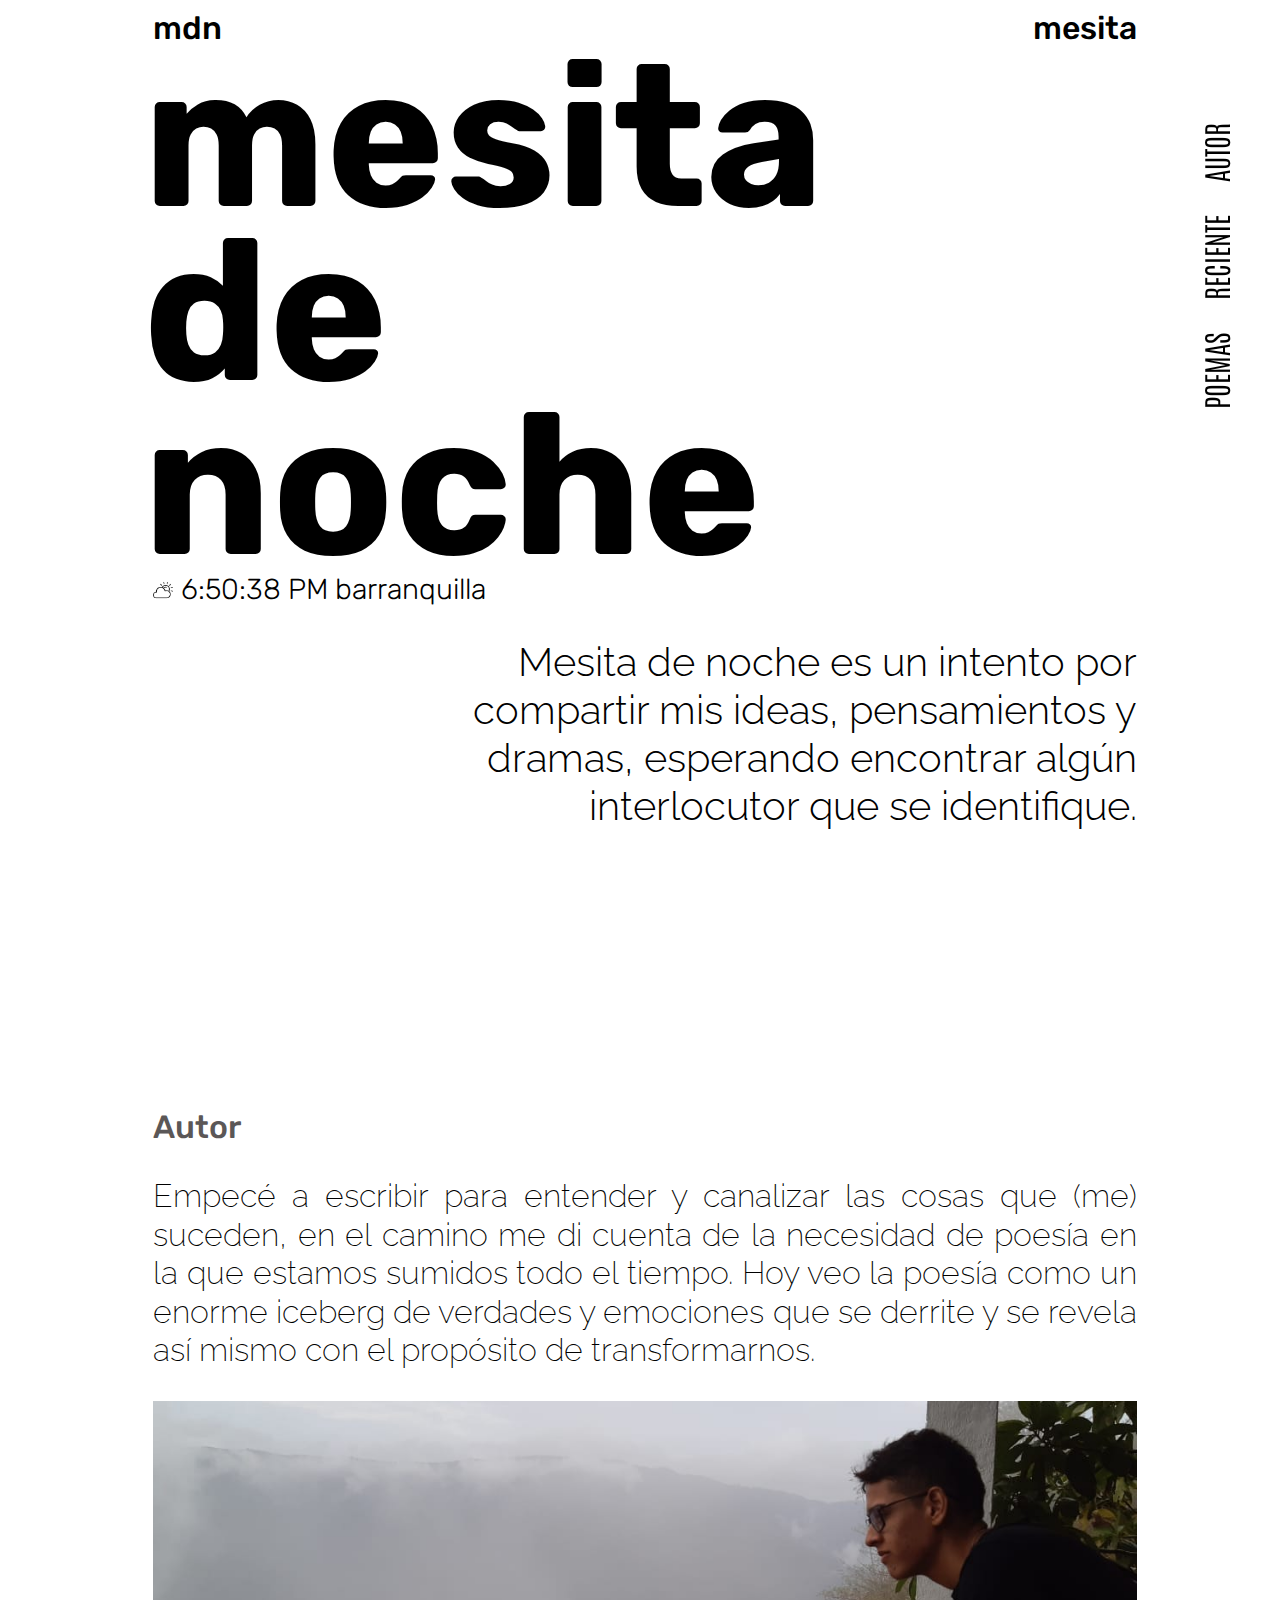
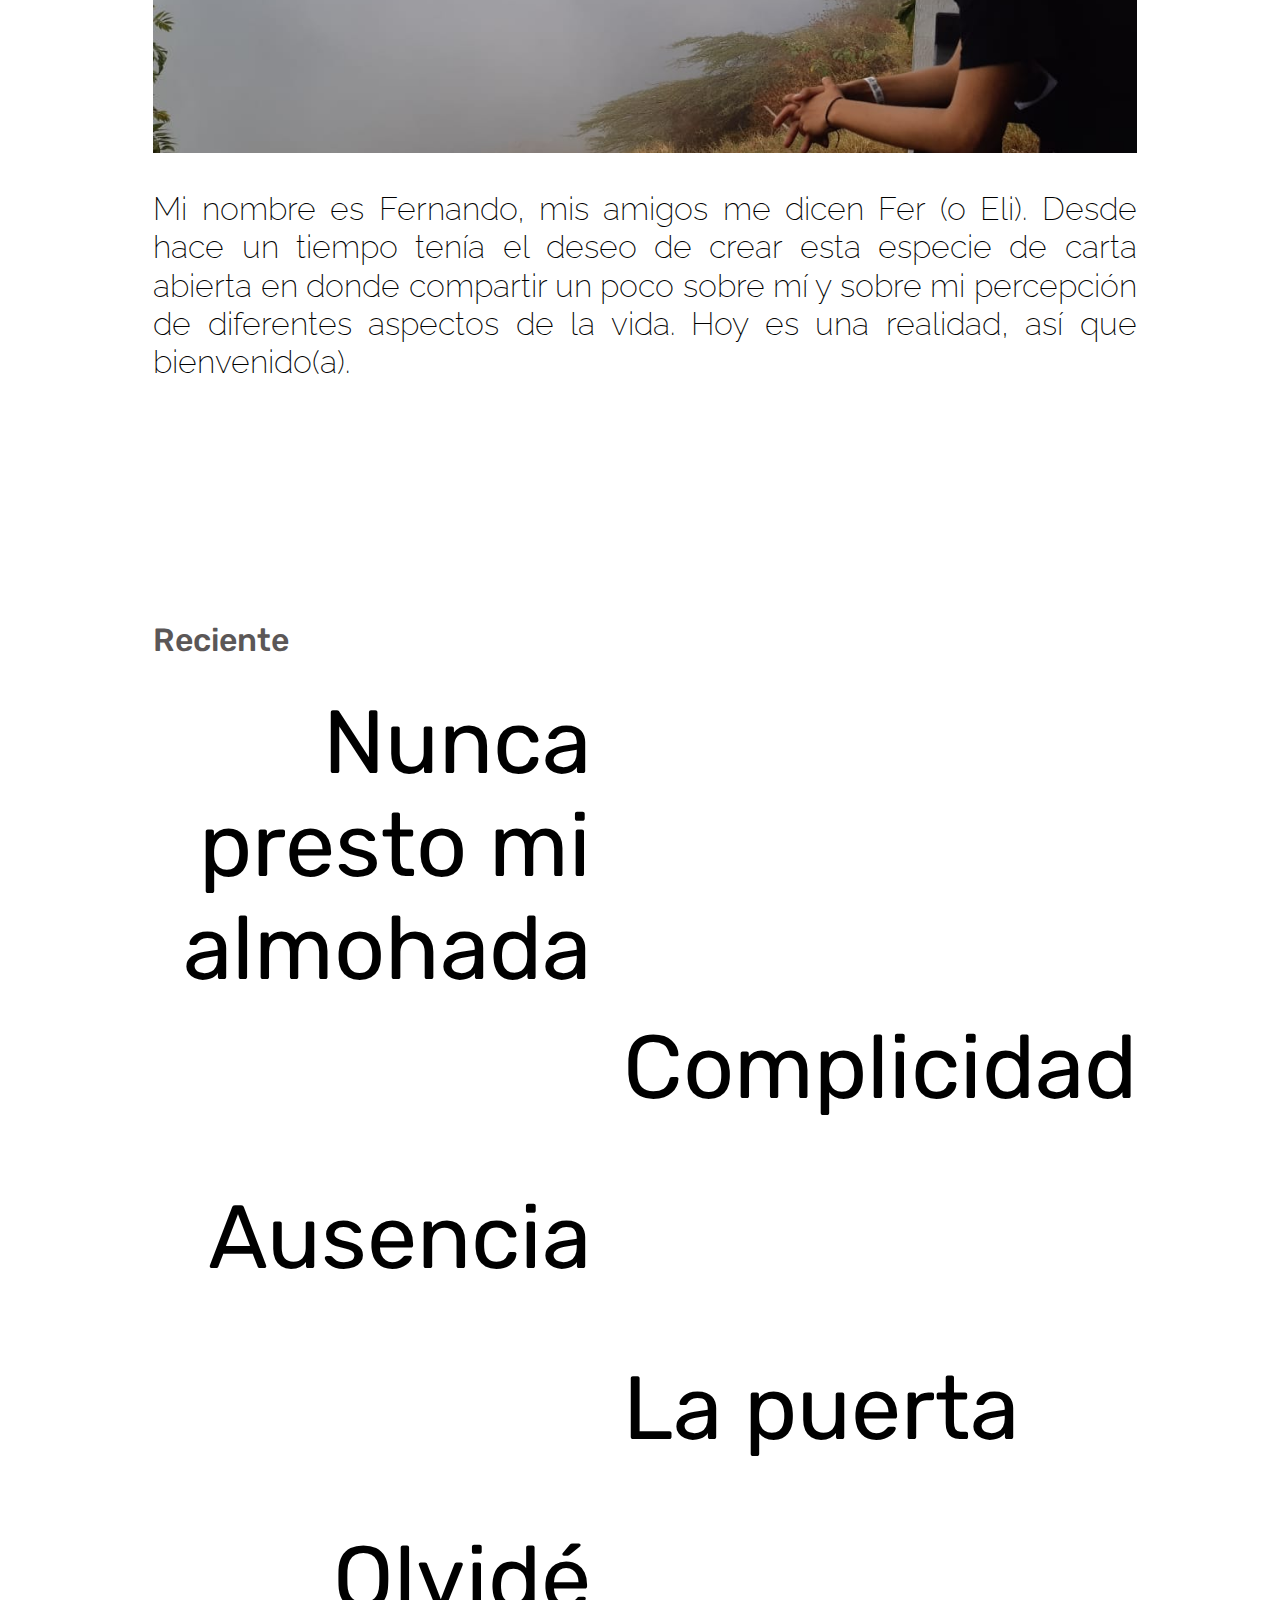
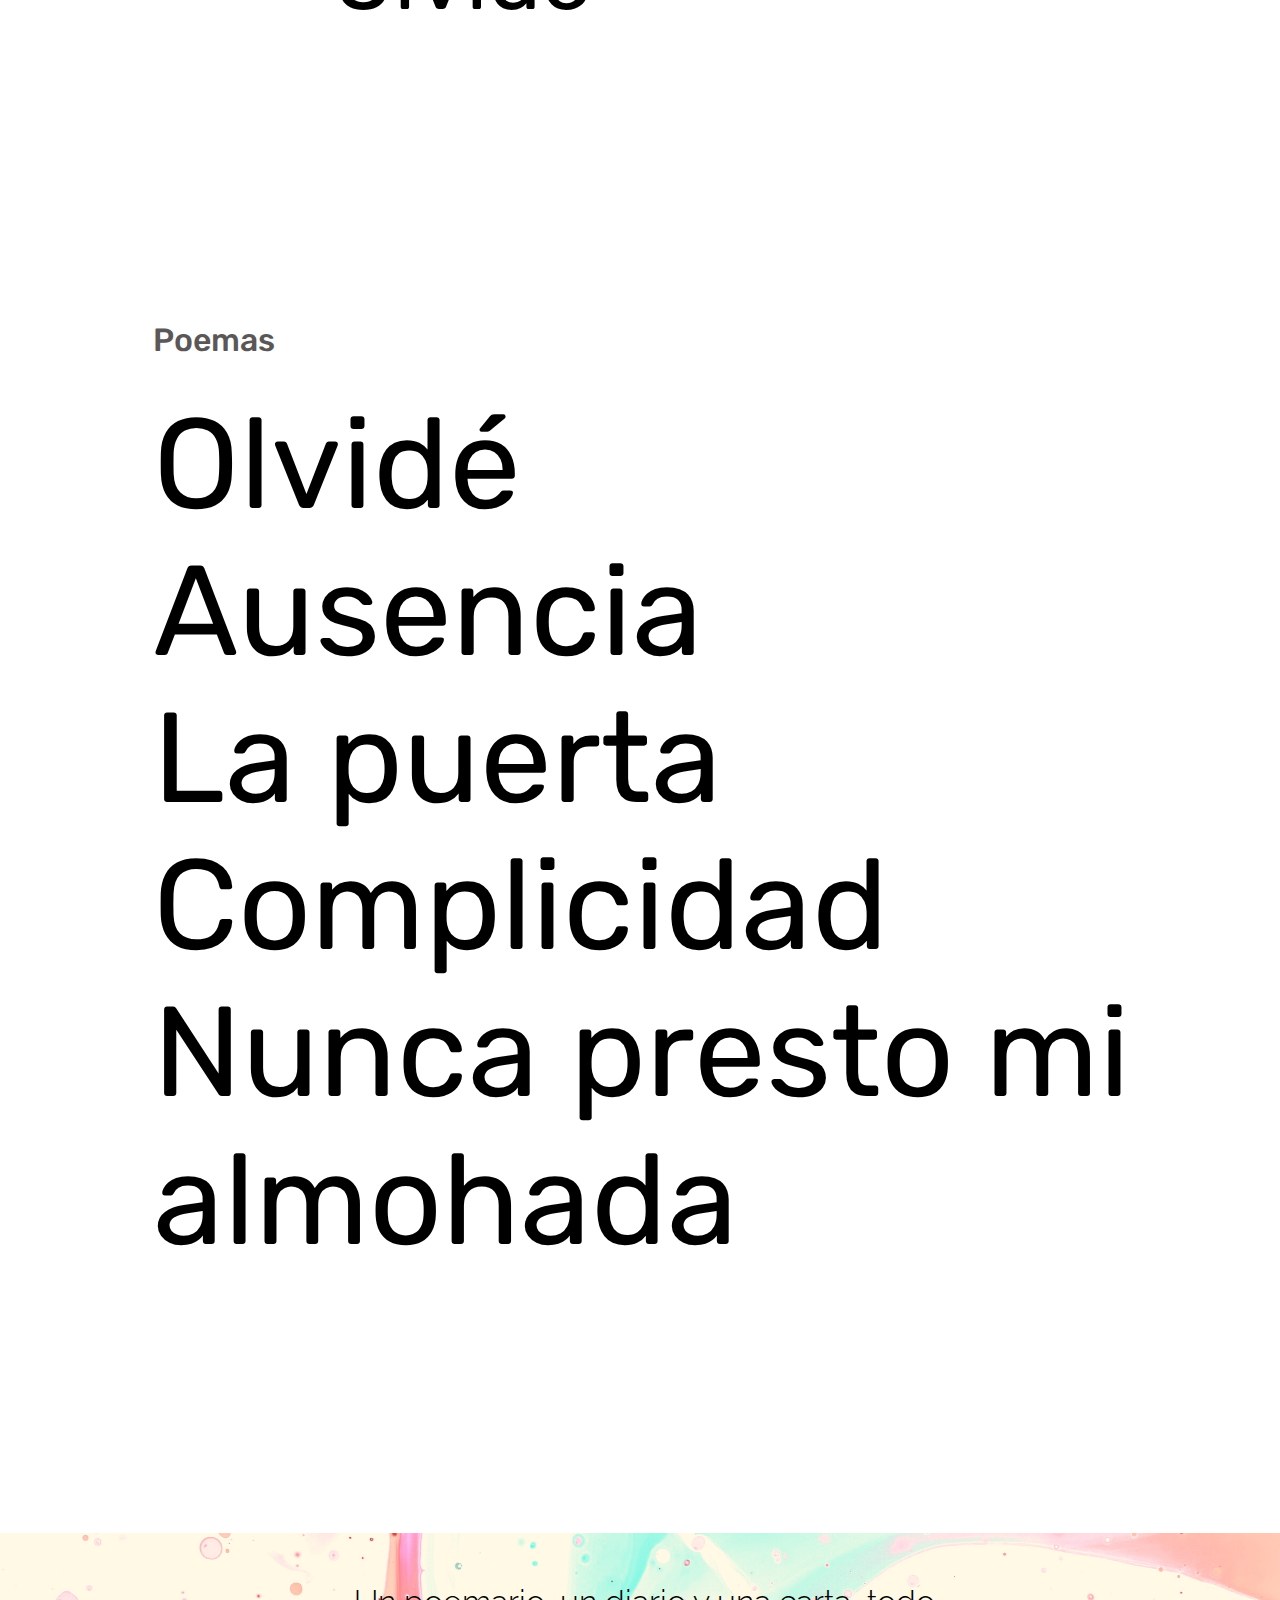
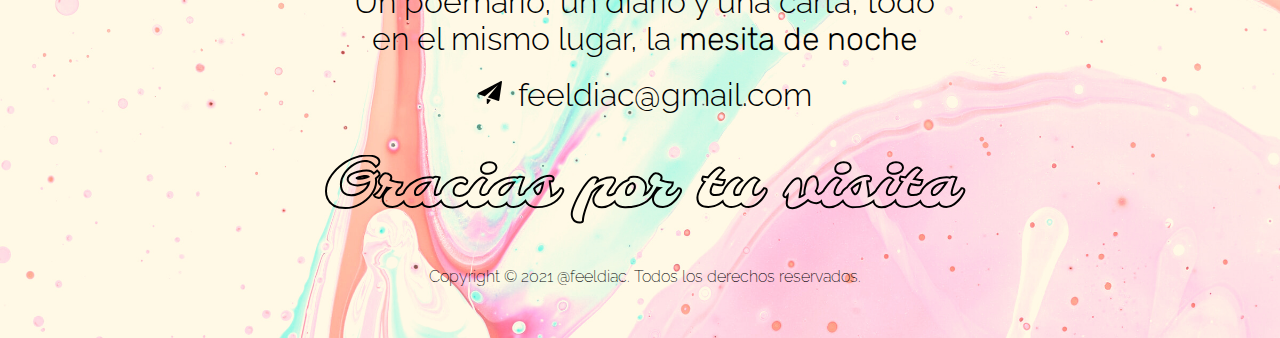
==== commit 166b497e: "Styling footer" ====
--- a/docs/index.html
+++ b/docs/index.html
@@ -191,62 +191,63 @@
             </ul>
           </div>
         </section>
-        <footer>
-          <div class="footer__center-container">
-            <div class="footer__slogan">
-              <p>
-                Un poemario, un diario y una carta, todo en el mismo lugar, la
-                <strong>mesita de noche</strong>
-              </p>
-            </div>
-            <div class="email">
-              <img
-                class="email__icon"
-                src="img/paper-plane.png"
-                alt="Send me an email icon"
-              />
-              <a class="email__address" href="mailto:feeldiac@gmail.com"
-                >feeldiac@gmail.com</a
-              >
-            </div>
-            <div class="thank-msg">
-              <svg
+      </div>
+      <footer>
+        <div class="footer__center-container">
+          <div class="footer__slogan">
+            <p>
+              Un poemario, un diario y una carta, todo en el mismo lugar, la
+              <strong>mesita de noche</strong>
+            </p>
+          </div>
+          <div class="email">
+            <a class="email__icon" href="mailto:feeldiac@gmail.com"
+              ><img src="img/paper-plane.png" alt="Send me an email icon"
+            /></a>
+
+            <a class="email__address" href="mailto:feeldiac@gmail.com"
+              >feeldiac@gmail.com</a
+            >
+          </div>
+          <div class="thank-msg">
+            <svg
+              width="641"
+              height="70"
+              viewBox="0 0 641 70"
+              fill="none"
+              xmlns="http://www.w3.org/2000/svg"
+            >
+              <mask
+                id="path-1-outside-1"
+                maskUnits="userSpaceOnUse"
+                x="0"
+                y="0.5"
                 width="641"
                 height="70"
-                viewBox="0 0 641 70"
-                fill="none"
-                xmlns="http://www.w3.org/2000/svg"
+                fill="black"
               >
-                <mask
-                  id="path-1-outside-1"
-                  maskUnits="userSpaceOnUse"
-                  x="0"
-                  y="0.5"
-                  width="641"
-                  height="70"
-                  fill="black"
-                >
-                  <rect fill="white" y="0.5" width="641" height="70" />
-                  <path
-                    d="M49.8125 23.9688C50.0208 25.0521 50.125 26.4271 50.125 28.0938C50.125 29.7396 49.7292 31.6042 48.9375 33.6875C48.1667 35.75 47.0833 37.7396 45.6875 39.6562C44.3125 41.5521 42.6771 43.3229 40.7812 44.9688C38.9062 46.5938 36.875 48.0104 34.6875 49.2188C29.9792 51.8021 25.2292 53.0938 20.4375 53.0938C11.6458 53.0938 5.9375 50.0104 3.3125 43.8438C2.4375 41.7812 2 39.5625 2 37.1875C2 34.8125 2.3125 32.6042 2.9375 30.5625C3.58333 28.5 4.47917 26.4896 5.625 24.5312C6.79167 22.5521 8.16667 20.6354 9.75 18.7812C11.3333 16.9271 13.0729 15.1875 14.9688 13.5625C16.8854 11.9167 18.9167 10.4167 21.0625 9.0625C23.2292 7.70833 25.4479 6.54167 27.7188 5.5625C32.5312 3.52083 37.1146 2.5 41.4688 2.5C49.4271 2.5 53.4062 4.36458 53.4062 8.09375C53.4062 9.15625 52.6146 10.2917 51.0312 11.5C49.2812 9.08333 46.8542 7.39583 43.75 6.4375C42.6875 6.125 41.3854 5.96875 39.8438 5.96875C38.3021 5.96875 36.5208 6.28125 34.5 6.90625C32.4792 7.53125 30.5208 8.39583 28.625 9.5C26.7292 10.6042 24.9479 11.9271 23.2812 13.4688C21.6146 14.9896 20.1667 16.6667 18.9375 18.5C16.25 22.4167 14.9062 26.3646 14.9062 30.3438C14.9062 34.3229 15.8854 37.3229 17.8438 39.3438C19.8229 41.3438 22.6458 42.3438 26.3125 42.3438C28.9375 42.3438 31.6875 41.6875 34.5625 40.375C39.2917 38.1875 42.5417 35.1146 44.3125 31.1562C44.9375 29.7812 45.2917 28.3229 45.375 26.7812C40.8125 29.1771 36.5312 30.375 32.5312 30.375C28.5521 30.375 25.8542 29.3958 24.4375 27.4375C23.9375 26.75 23.6875 25.9896 23.6875 25.1562C23.6875 24.3229 23.9792 23.5729 24.5625 22.9062C25.1667 22.2396 25.9583 21.625 26.9375 21.0625C27.9375 20.5 29.0625 20 30.3125 19.5625C31.5625 19.125 32.8542 18.75 34.1875 18.4375C36.9167 17.7917 39.3542 17.4688 41.5 17.4688C44.875 17.4688 47.25 18.5833 48.625 20.8125C49.7708 20.0208 50.9583 19.0729 52.1875 17.9688C53.1458 18.7812 53.625 19.5 53.625 20.125C53.625 20.3333 53.3229 20.7812 52.7188 21.4688C52.1354 22.1354 51.1667 22.9688 49.8125 23.9688ZM44.9688 23.0938C44.3854 21.6146 43.1042 20.875 41.125 20.875C38.0417 20.875 35.1771 21.3958 32.5312 22.4375C31.2396 22.9375 30.5938 23.4688 30.5938 24.0312C30.5938 25.2396 32.0312 25.8438 34.9062 25.8438C38.0938 25.8438 41.4479 24.9271 44.9688 23.0938ZM67.6562 33.25C65.1562 33.125 63.0312 32.8646 61.2812 32.4688C59.1354 36.1979 57.0312 39.5208 54.9688 42.4375C54.6979 42.875 54.0833 42.9896 53.125 42.7812C51.4167 42.4062 50.4375 41.9688 50.1875 41.4688C53.8958 38.8646 56.5 35.5208 58 31.4375C55.8125 30.4375 54.7188 29.0208 54.7188 27.1875C54.7188 26.0625 55.4583 24.625 56.9375 22.875C58.3333 21.1667 59.3646 20.3125 60.0312 20.3125C62.0729 20.3125 63.625 20.8333 64.6875 21.875C65.1042 22.2708 65.3125 22.8021 65.3125 23.4688C65.3125 24.1146 64.9583 25.2083 64.25 26.75C67.4583 28.3125 71.5 29.2292 76.375 29.5C76.2292 30.9375 75.625 32.1042 74.5625 33C74.2708 33.2708 73.9792 33.4062 73.6875 33.4062C72.2083 34.7396 71.1667 36.1875 70.5625 37.75C70.375 38.25 70.2812 38.7292 70.2812 39.1875C70.2812 41.125 71.4375 42.0938 73.75 42.0938C75.3125 42.0938 77.0417 41.3958 78.9375 40C80.625 38.7292 82.1042 37.1458 83.375 35.25C84.3125 35.1875 84.7812 35.5729 84.7812 36.4062C84.7812 37.1146 84.3438 38.1979 83.4688 39.6562C82.6146 41.1146 81.7812 42.375 80.9688 43.4375C80.1562 44.5 79.25 45.5417 78.25 46.5625C77.25 47.5833 76.1875 48.5 75.0625 49.3125C72.5417 51.1042 70.0729 52 67.6562 52C63.5521 52 60.8021 50.7292 59.4062 48.1875C58.9271 47.3333 58.6875 46.3438 58.6875 45.2188C58.6875 44.0729 58.9167 42.9479 59.375 41.8438C59.8542 40.7396 60.5 39.6667 61.3125 38.625C62.9792 36.4583 65.0938 34.6667 67.6562 33.25ZM97.875 47C95.0208 50.3333 91.5417 52 87.4375 52C84.8333 52 82.75 51.2188 81.1875 49.6562C79.6458 48.1146 78.875 46.0833 78.875 43.5625C78.875 40.375 80.125 37.2812 82.625 34.2812C85.0417 31.3646 88.2083 28.9896 92.125 27.1562C96.1875 25.2604 100.385 24.3125 104.719 24.3125C106.365 24.3125 107.542 24.5729 108.25 25.0938C108.812 24.4271 109.312 24.0417 109.75 23.9375C110.208 23.8125 110.562 23.75 110.812 23.75C111.604 23.75 112.448 23.8646 113.344 24.0938C113.26 24.3646 113.083 24.8333 112.812 25.5C112.542 26.1458 112.24 26.9167 111.906 27.8125C111.573 28.7083 111.219 29.6875 110.844 30.75C109.49 34.5417 108.812 37.3854 108.812 39.2812C108.812 41.1562 109.406 42.0938 110.594 42.0938C112.135 42.0938 113.854 41.3958 115.75 40C117.438 38.7292 118.917 37.1458 120.188 35.25C121.125 35.1875 121.594 35.5729 121.594 36.4062C121.594 37.1146 121.156 38.1979 120.281 39.6562C119.427 41.1146 118.594 42.375 117.781 43.4375C116.969 44.5 116.062 45.5417 115.062 46.5625C114.062 47.5833 113 48.5 111.875 49.3125C109.354 51.1042 106.896 52 104.5 52C101.458 52 99.4167 51.0833 98.375 49.25C98.0417 48.6875 97.875 48.1979 97.875 47.7812C97.875 47.3438 97.875 47.0833 97.875 47ZM88.9375 38.4688C88.9375 40.8854 89.9479 42.0938 91.9688 42.0938C94.1979 42.0938 96.8229 40.2917 99.8438 36.6875C101.448 34.7708 102.844 32.9375 104.031 31.1875C105.24 29.4375 106.156 28.1042 106.781 27.1875C101.573 27.2292 97.25 28.4167 93.8125 30.75C90.5625 32.9583 88.9375 35.5312 88.9375 38.4688ZM140.125 29.3125C138.542 28.4792 137.135 28.0625 135.906 28.0625C134.698 28.0625 133.594 28.3438 132.594 28.9062C131.615 29.4479 130.75 30.1667 130 31.0625C128.417 32.9583 127.625 35.0625 127.625 37.375C127.625 39.125 128.25 40.5 129.5 41.5C130.646 42.4583 132.333 42.9375 134.562 42.9375C136.792 42.9375 138.979 42.2812 141.125 40.9688C143.292 39.6354 145.188 37.7292 146.812 35.25C147.75 35.1875 148.219 35.5729 148.219 36.4062C148.219 36.7396 147.958 37.5208 147.438 38.75C146.938 39.9583 146.021 41.4583 144.688 43.25C143.354 45.0417 141.812 46.625 140.062 48C136.271 50.9792 132.146 52.4688 127.688 52.4688C124.083 52.4688 121.25 51.5417 119.188 49.6875C117.104 47.8125 116.062 45.1146 116.062 41.5938C116.062 38.8438 117.146 36.0833 119.312 33.3125C121.333 30.7083 123.885 28.5729 126.969 26.9062C130.115 25.1979 133.052 24.3438 135.781 24.3438C137.26 24.3438 138.406 24.5938 139.219 25.0938C140.635 25.9688 141.344 26.8021 141.344 27.5938C141.344 28.4479 140.938 29.0208 140.125 29.3125ZM167.375 17.5312C166.521 17.9479 165.594 18.2708 164.594 18.5C163.615 18.7083 162.76 18.8125 162.031 18.8125C161.302 18.8125 160.646 18.7292 160.062 18.5625C159.479 18.375 158.958 18.1146 158.5 17.7812C157.5 17.0521 157 16.1771 157 15.1562C157 14.1354 157.177 13.2708 157.531 12.5625C157.906 11.8542 158.438 11.25 159.125 10.75C160.604 9.66667 162.375 9.125 164.438 9.125C166.521 9.125 168.031 9.55208 168.969 10.4062C169.927 11.2604 170.406 12.2396 170.406 13.3438C170.406 14.4479 170.115 15.3125 169.531 15.9375C168.948 16.5625 168.229 17.0938 167.375 17.5312ZM143.312 48.375C142.875 47.4375 142.656 46.2917 142.656 44.9375C142.656 43.5625 142.948 42.1146 143.531 40.5938C144.135 39.0729 144.896 37.5625 145.812 36.0625C146.75 34.5417 147.792 33.0833 148.938 31.6875C150.083 30.2708 151.219 29.0208 152.344 27.9375C154.823 25.5833 156.646 24.4062 157.812 24.4062C158.312 24.4062 158.865 24.625 159.469 25.0625C160.094 25.4792 160.49 25.7917 160.656 26C157.51 29.375 155.521 32.6354 154.688 35.7812C154.417 36.7396 154.281 37.6771 154.281 38.5938C154.281 39.4896 154.625 40.3021 155.312 41.0312C156 41.7396 156.854 42.0938 157.875 42.0938C158.896 42.0938 159.844 41.9062 160.719 41.5312C161.615 41.1354 162.49 40.625 163.344 40C165.031 38.7292 166.51 37.1458 167.781 35.25C168.719 35.1875 169.188 35.5729 169.188 36.4062C169.188 37.0938 168.75 38.1771 167.875 39.6562C167.021 41.1354 166.167 42.4167 165.312 43.5C164.458 44.5625 163.479 45.6146 162.375 46.6562C161.292 47.6979 160.104 48.625 158.812 49.4375C155.917 51.2708 152.938 52.1875 149.875 52.1875C146.646 52.1875 144.458 50.9167 143.312 48.375ZM182.25 47C179.396 50.3333 175.917 52 171.812 52C169.208 52 167.125 51.2188 165.562 49.6562C164.021 48.1146 163.25 46.0833 163.25 43.5625C163.25 40.375 164.5 37.2812 167 34.2812C169.417 31.3646 172.583 28.9896 176.5 27.1562C180.562 25.2604 184.76 24.3125 189.094 24.3125C190.74 24.3125 191.917 24.5729 192.625 25.0938C193.188 24.4271 193.688 24.0417 194.125 23.9375C194.583 23.8125 194.938 23.75 195.188 23.75C195.979 23.75 196.823 23.8646 197.719 24.0938C197.635 24.3646 197.458 24.8333 197.188 25.5C196.917 26.1458 196.615 26.9167 196.281 27.8125C195.948 28.7083 195.594 29.6875 195.219 30.75C193.865 34.5417 193.188 37.3854 193.188 39.2812C193.188 41.1562 193.781 42.0938 194.969 42.0938C196.51 42.0938 198.229 41.3958 200.125 40C201.812 38.7292 203.292 37.1458 204.562 35.25C205.5 35.1875 205.969 35.5729 205.969 36.4062C205.969 37.1146 205.531 38.1979 204.656 39.6562C203.802 41.1146 202.969 42.375 202.156 43.4375C201.344 44.5 200.438 45.5417 199.438 46.5625C198.438 47.5833 197.375 48.5 196.25 49.3125C193.729 51.1042 191.271 52 188.875 52C185.833 52 183.792 51.0833 182.75 49.25C182.417 48.6875 182.25 48.1979 182.25 47.7812C182.25 47.3438 182.25 47.0833 182.25 47ZM173.312 38.4688C173.312 40.8854 174.323 42.0938 176.344 42.0938C178.573 42.0938 181.198 40.2917 184.219 36.6875C185.823 34.7708 187.219 32.9375 188.406 31.1875C189.615 29.4375 190.531 28.1042 191.156 27.1875C185.948 27.2292 181.625 28.4167 178.188 30.75C174.938 32.9583 173.312 35.5312 173.312 38.4688ZM227.094 26.1875C225.948 26.1042 224.833 26.125 223.75 26.25C223.75 26.4583 223.75 26.8229 223.75 27.3438C223.75 27.8646 223.823 28.6458 223.969 29.6875C224.115 30.7292 224.292 31.875 224.5 33.125C225.083 36.6667 225.375 39.0625 225.375 40.3125C225.375 41.5625 225.292 42.5833 225.125 43.375C228.271 42.5833 231.156 40.7708 233.781 37.9375C234.573 37.0833 235.281 36.1875 235.906 35.25C236.51 35.2083 236.896 35.3229 237.062 35.5938C237.229 35.8438 237.312 36.1146 237.312 36.4062C237.312 36.6979 237.073 37.4062 236.594 38.5312C236.115 39.6562 235.198 41.0729 233.844 42.7812C232.51 44.4896 230.844 46.0312 228.844 47.4062C224.323 50.5104 218.885 52.0833 212.531 52.125C211.948 52.1667 211.104 52.1875 210 52.1875C208.896 52.1875 207.677 51.8854 206.344 51.2812C205.01 50.6562 203.875 49.8125 202.938 48.75C201 46.5625 200.031 43.7604 200.031 40.3438C200.031 38.9271 201.104 37.3333 203.25 35.5625C203.854 35.0625 204.458 34.625 205.062 34.25C207.146 31.125 210.104 28.4167 213.938 26.125C217.792 23.8333 221.396 22.6875 224.75 22.6875C225.958 22.6875 226.792 23.0208 227.25 23.6875C227.75 24.3958 227.698 25.2292 227.094 26.1875ZM211.375 40.7188C211.833 41.0729 212.344 41.25 212.906 41.25C213.469 41.25 214.021 41.0312 214.562 40.5938C215.104 40.1562 215.594 39.5729 216.031 38.8438C216.49 38.1146 216.885 37.2708 217.219 36.3125C217.573 35.3542 217.885 34.3542 218.156 33.3125C218.615 31.5625 219.073 29.4896 219.531 27.0938C216.01 28.1771 212.896 29.8958 210.188 32.25C209.375 32.9792 208.667 33.7188 208.062 34.4688C208.792 37.4688 209.896 39.5521 211.375 40.7188ZM256.969 66.3438C256.969 67.1771 256.271 67.5938 254.875 67.5938C251.646 67.5938 249.469 66.2604 248.344 63.5938C247.927 62.6146 247.719 61.5208 247.719 60.3125C247.719 59.125 247.917 57.8125 248.312 56.375C248.688 54.9583 249.219 53.4062 249.906 51.7188C250.573 50.0104 251.365 48.2188 252.281 46.3438C253.198 44.4479 254.177 42.5625 255.219 40.6875C256.26 38.8125 257.344 37 258.469 35.25C259.615 33.5 260.75 31.8958 261.875 30.4375C264.875 26.5417 267.25 24.4792 269 24.25C269.25 24.2083 269.469 24.1875 269.656 24.1875C269.844 24.1875 270.073 24.1979 270.344 24.2188C271.031 24.2812 271.542 24.5417 271.875 25C271.521 25.7708 271.094 26.6771 270.594 27.7188C270.115 28.7396 269.604 29.875 269.062 31.125C273.146 28 277.479 25.8958 282.062 24.8125C283.562 24.4375 284.99 24.25 286.344 24.25C289.052 24.25 289.75 25.5 288.438 28C287.812 29.2083 286.958 30.5521 285.875 32.0312C284.792 33.4896 283.979 34.625 283.438 35.4375C282.146 37.3542 281.5 38.7917 281.5 39.75C281.5 41.4583 282.427 42.3125 284.281 42.3125C285.906 42.3125 287.74 41.5833 289.781 40.125C291.635 38.7917 293.198 37.1667 294.469 35.25C295.01 35.2083 295.375 35.3125 295.562 35.5625C295.771 35.8125 295.875 36.0938 295.875 36.4062C295.875 36.6979 295.74 37.1667 295.469 37.8125C295.198 38.4583 294.76 39.2917 294.156 40.3125C293.573 41.3333 292.854 42.3854 292 43.4688C291.167 44.5521 290.208 45.625 289.125 46.6875C288.042 47.7292 286.854 48.6667 285.562 49.5C282.708 51.3125 279.729 52.2188 276.625 52.2188C273.312 52.2188 271.083 51.0208 269.938 48.625C269.562 47.8542 269.375 46.9062 269.375 45.7812C269.375 44.6562 269.688 43.4583 270.312 42.1875C270.958 40.9167 271.729 39.6979 272.625 38.5312C273.521 37.3438 274.458 36.2396 275.438 35.2188C276.417 34.1979 277.24 33.3125 277.906 32.5625C278.594 31.8125 279.031 31.2188 279.219 30.7812C279.406 30.3438 279.156 30.125 278.469 30.125C277.781 30.125 276.896 30.3542 275.812 30.8125C274.75 31.25 273.635 31.8333 272.469 32.5625C269.844 34.1875 267.698 36.0104 266.031 38.0312C260.052 52.0312 257.031 61.4688 256.969 66.3438ZM300.531 52.1562L299.906 52.1875C296.615 52.1875 294.104 51.375 292.375 49.75C290.75 48.2292 289.938 46.1667 289.938 43.5625C289.938 39.9792 291.365 36.5521 294.219 33.2812C296.99 30.1146 300.354 27.8958 304.312 26.625C304.188 25.6875 304.531 24.9167 305.344 24.3125C305.927 23.875 306.885 23.6562 308.219 23.6562C309.573 23.6562 310.875 23.7812 312.125 24.0312C313.375 24.2812 314.635 24.8333 315.906 25.6875C318.656 27.5 320.031 29.9375 320.031 33C320.031 36.3125 319.208 39.4583 317.562 42.4375C321.146 41.6667 324.281 39.2708 326.969 35.25C327.906 35.1875 328.375 35.5729 328.375 36.4062C328.375 36.7396 328.271 37.1458 328.062 37.625C325.229 44.3542 319.562 48.8125 311.062 51C308.021 51.7917 304.562 52.1875 300.688 52.1875L300.531 52.1562ZM300 38.4688C300 40.8854 301.01 42.0938 303.031 42.0938C304.74 42.0938 306.458 41.0625 308.188 39C310 36.8542 310.906 34.6771 310.906 32.4688C310.906 30.2188 309.823 28.7292 307.656 28C303.927 29.0417 301.542 31.375 300.5 35C300.167 36.1042 300 37.2604 300 38.4688ZM337.969 33.25C335.469 33.125 333.344 32.8646 331.594 32.4688C329.448 36.1979 327.344 39.5208 325.281 42.4375C325.01 42.875 324.396 42.9896 323.438 42.7812C321.729 42.4062 320.75 41.9688 320.5 41.4688C324.208 38.8646 326.812 35.5208 328.312 31.4375C326.125 30.4375 325.031 29.0208 325.031 27.1875C325.031 26.0625 325.771 24.625 327.25 22.875C328.646 21.1667 329.677 20.3125 330.344 20.3125C332.385 20.3125 333.938 20.8333 335 21.875C335.417 22.2708 335.625 22.8021 335.625 23.4688C335.625 24.1146 335.271 25.2083 334.562 26.75C337.771 28.3125 341.812 29.2292 346.688 29.5C346.542 30.9375 345.938 32.1042 344.875 33C344.583 33.2708 344.292 33.4062 344 33.4062C342.521 34.7396 341.479 36.1875 340.875 37.75C340.688 38.25 340.594 38.7292 340.594 39.1875C340.594 41.125 341.75 42.0938 344.062 42.0938C345.625 42.0938 347.354 41.3958 349.25 40C350.938 38.7292 352.417 37.1458 353.688 35.25C354.625 35.1875 355.094 35.5729 355.094 36.4062C355.094 37.1146 354.656 38.1979 353.781 39.6562C352.927 41.1146 352.094 42.375 351.281 43.4375C350.469 44.5 349.562 45.5417 348.562 46.5625C347.562 47.5833 346.5 48.5 345.375 49.3125C342.854 51.1042 340.385 52 337.969 52C333.865 52 331.115 50.7292 329.719 48.1875C329.24 47.3333 329 46.3438 329 45.2188C329 44.0729 329.229 42.9479 329.688 41.8438C330.167 40.7396 330.812 39.6667 331.625 38.625C333.292 36.4583 335.406 34.6667 337.969 33.25ZM383.375 52.0312C376.729 52.0312 373.406 49.2083 373.406 43.5625C373.406 39.625 376.021 34.1667 381.25 27.1875C380.729 27.0208 380.25 26.875 379.812 26.75C379.375 26.625 379.021 26.5208 378.75 26.4375C378.479 26.3333 378.312 26.1771 378.25 25.9688C378.188 25.7604 378.167 25.5208 378.188 25.25C378.271 24.625 378.417 24.125 378.625 23.75L383.344 24.5312C387.031 20.0521 390.208 16.9792 392.875 15.3125C393.688 14.8125 394.26 14.5625 394.594 14.5625C394.927 14.5625 395.219 14.6146 395.469 14.7188C395.74 14.8021 396.01 14.9167 396.281 15.0625C396.865 15.375 397.323 15.7396 397.656 16.1562C394.844 18.9062 392.208 22.0625 389.75 25.625C394.521 26.4583 397.438 26.9062 398.5 26.9688C397.938 29.1979 397.292 30.3125 396.562 30.3125C394.771 30.3125 391.823 29.8229 387.719 28.8438C385.656 32.2812 384.625 35.1354 384.625 37.4062C384.625 40.5312 386.729 42.0938 390.938 42.0938C395.646 42.0938 399.521 39.8125 402.562 35.25C403.5 35.1875 403.969 35.5729 403.969 36.4062C403.969 37.1354 403.531 38.2292 402.656 39.6875C401.781 41.125 400.906 42.375 400.031 43.4375C399.156 44.5 398.146 45.5521 397 46.5938C395.854 47.6146 394.583 48.5312 393.188 49.3438C390.146 51.1354 386.875 52.0312 383.375 52.0312ZM427.125 38.3438C427.125 40.8438 428.01 42.0938 429.781 42.0938C431.323 42.0938 433.042 41.3958 434.938 40C436.625 38.7292 438.104 37.1458 439.375 35.25C440.312 35.1875 440.781 35.5729 440.781 36.4062C440.781 37.1146 440.344 38.1979 439.469 39.6562C438.615 41.1146 437.781 42.375 436.969 43.4375C436.156 44.5 435.25 45.5417 434.25 46.5625C433.25 47.5833 432.188 48.5 431.062 49.3125C428.542 51.1042 426.083 52 423.688 52C420.062 52 417.646 50.7083 416.438 48.125C414.146 49.8333 411.729 51.0104 409.188 51.6562C408.312 51.8854 407.333 52 406.25 52C405.188 52 404.125 51.8125 403.062 51.4375C402.021 51.0417 401.125 50.4792 400.375 49.75C398.833 48.25 398.062 46.1875 398.062 43.5625C398.062 40.625 399.062 37.5417 401.062 34.3125C402.729 31.625 404.854 29.25 407.438 27.1875C409.812 25.3125 411.729 24.375 413.188 24.375C413.979 24.375 414.875 25 415.875 26.25C413.833 27.6875 412.073 29.5208 410.594 31.75C408.948 34.2292 408.125 36.4688 408.125 38.4688C408.125 40.8854 409.135 42.0938 411.156 42.0938C413.156 42.0938 414.729 41.75 415.875 41.0625C416.688 37.8125 418.51 34.4583 421.344 31C424.156 27.5625 426.729 25.4062 429.062 24.5312C429.812 24.2604 430.833 24.6146 432.125 25.5938C432.438 25.8229 432.677 26.0208 432.844 26.1875C431.073 27.7083 429.635 29.7708 428.531 32.375C427.594 34.5833 427.125 36.5729 427.125 38.3438ZM467.375 53.125C464.271 53.125 462.719 51.8958 462.719 49.4375C462.719 48.3333 462.865 46.8958 463.156 45.125C463.635 42.0208 463.875 40.1875 463.875 39.625C463.875 39.0625 463.875 38.7188 463.875 38.5938C463.667 38.5938 463.156 39.1354 462.344 40.2188C461.531 41.2812 461.021 41.9688 460.812 42.2812C460.188 42.3229 459.76 42.0417 459.531 41.4375C459.448 41.25 459.406 41.0625 459.406 40.875C459.406 40.25 459.75 39.375 460.438 38.25C461.125 37.125 462.021 35.75 463.125 34.125C464.25 32.5 465.385 31.0417 466.531 29.75C469.073 26.8125 471.24 25.3438 473.031 25.3438C474.573 25.3438 475.344 26.8854 475.344 29.9688C475.344 31.7812 475.125 33.8958 474.688 36.3125C474.271 38.7083 473.99 40.3542 473.844 41.25C473.51 43.2083 473.49 44.1875 473.781 44.1875C475.427 44.1875 477.74 42.9271 480.719 40.4062C480.531 39.6562 480.438 38.9792 480.438 38.375C480.438 37.7708 480.479 37.1667 480.562 36.5625C480.646 35.9375 480.76 35.2708 480.906 34.5625C481.052 33.8542 481.208 33.125 481.375 32.375C481.542 31.625 481.719 30.9167 481.906 30.25C482.323 28.7708 482.635 27.8438 482.844 27.4688C483.052 27.0729 483.354 26.6458 483.75 26.1875C484.146 25.7083 484.615 25.25 485.156 24.8125C486.406 23.8125 487.448 23.3125 488.281 23.3125C489.115 23.3125 489.729 23.5312 490.125 23.9688C490.521 24.3854 490.844 24.9375 491.094 25.625C491.594 27.0417 491.844 28.7083 491.844 30.625C491.844 32.5208 491.094 34.6771 489.594 37.0938C491.094 39.7812 492.375 41.125 493.438 41.125C495.146 41.125 497.073 39.9479 499.219 37.5938C499.865 36.8854 500.469 36.1042 501.031 35.25C501.969 35.1875 502.438 35.5729 502.438 36.4062C502.438 37.6146 501.427 39.6042 499.406 42.375C497.448 45.0417 495.448 46.8229 493.406 47.7188C492.719 48.0312 492.052 48.1875 491.406 48.1875C487.948 48.1875 485.156 47.0312 483.031 44.7188C478.74 48.5938 474.667 51.1875 470.812 52.5C469.542 52.9167 468.396 53.125 467.375 53.125ZM521.625 17.5312C520.771 17.9479 519.844 18.2708 518.844 18.5C517.865 18.7083 517.01 18.8125 516.281 18.8125C515.552 18.8125 514.896 18.7292 514.312 18.5625C513.729 18.375 513.208 18.1146 512.75 17.7812C511.75 17.0521 511.25 16.1771 511.25 15.1562C511.25 14.1354 511.427 13.2708 511.781 12.5625C512.156 11.8542 512.688 11.25 513.375 10.75C514.854 9.66667 516.625 9.125 518.688 9.125C520.771 9.125 522.281 9.55208 523.219 10.4062C524.177 11.2604 524.656 12.2396 524.656 13.3438C524.656 14.4479 524.365 15.3125 523.781 15.9375C523.198 16.5625 522.479 17.0938 521.625 17.5312ZM497.562 48.375C497.125 47.4375 496.906 46.2917 496.906 44.9375C496.906 43.5625 497.198 42.1146 497.781 40.5938C498.385 39.0729 499.146 37.5625 500.062 36.0625C501 34.5417 502.042 33.0833 503.188 31.6875C504.333 30.2708 505.469 29.0208 506.594 27.9375C509.073 25.5833 510.896 24.4062 512.062 24.4062C512.562 24.4062 513.115 24.625 513.719 25.0625C514.344 25.4792 514.74 25.7917 514.906 26C511.76 29.375 509.771 32.6354 508.938 35.7812C508.667 36.7396 508.531 37.6771 508.531 38.5938C508.531 39.4896 508.875 40.3021 509.562 41.0312C510.25 41.7396 511.104 42.0938 512.125 42.0938C513.146 42.0938 514.094 41.9062 514.969 41.5312C515.865 41.1354 516.74 40.625 517.594 40C519.281 38.7292 520.76 37.1458 522.031 35.25C522.969 35.1875 523.438 35.5729 523.438 36.4062C523.438 37.0938 523 38.1771 522.125 39.6562C521.271 41.1354 520.417 42.4167 519.562 43.5C518.708 44.5625 517.729 45.6146 516.625 46.6562C515.542 47.6979 514.354 48.625 513.062 49.4375C510.167 51.2708 507.188 52.1875 504.125 52.1875C500.896 52.1875 498.708 50.9167 497.562 48.375ZM544.531 26.1875C543.385 26.1042 542.271 26.125 541.188 26.25C541.188 26.4583 541.188 26.8229 541.188 27.3438C541.188 27.8646 541.26 28.6458 541.406 29.6875C541.552 30.7292 541.729 31.875 541.938 33.125C542.521 36.6667 542.812 39.0625 542.812 40.3125C542.812 41.5625 542.729 42.5833 542.562 43.375C545.708 42.5833 548.594 40.7708 551.219 37.9375C552.01 37.0833 552.719 36.1875 553.344 35.25C553.948 35.2083 554.333 35.3229 554.5 35.5938C554.667 35.8438 554.75 36.1146 554.75 36.4062C554.75 36.6979 554.51 37.4062 554.031 38.5312C553.552 39.6562 552.635 41.0729 551.281 42.7812C549.948 44.4896 548.281 46.0312 546.281 47.4062C541.76 50.5104 536.323 52.0833 529.969 52.125C529.385 52.1667 528.542 52.1875 527.438 52.1875C526.333 52.1875 525.115 51.8854 523.781 51.2812C522.448 50.6562 521.312 49.8125 520.375 48.75C518.438 46.5625 517.469 43.7604 517.469 40.3438C517.469 38.9271 518.542 37.3333 520.688 35.5625C521.292 35.0625 521.896 34.625 522.5 34.25C524.583 31.125 527.542 28.4167 531.375 26.125C535.229 23.8333 538.833 22.6875 542.188 22.6875C543.396 22.6875 544.229 23.0208 544.688 23.6875C545.188 24.3958 545.135 25.2292 544.531 26.1875ZM528.812 40.7188C529.271 41.0729 529.781 41.25 530.344 41.25C530.906 41.25 531.458 41.0312 532 40.5938C532.542 40.1562 533.031 39.5729 533.469 38.8438C533.927 38.1146 534.323 37.2708 534.656 36.3125C535.01 35.3542 535.323 34.3542 535.594 33.3125C536.052 31.5625 536.51 29.4896 536.969 27.0938C533.448 28.1771 530.333 29.8958 527.625 32.25C526.812 32.9792 526.104 33.7188 525.5 34.4688C526.229 37.4688 527.333 39.5521 528.812 40.7188ZM573.938 17.5312C573.083 17.9479 572.156 18.2708 571.156 18.5C570.177 18.7083 569.323 18.8125 568.594 18.8125C567.865 18.8125 567.208 18.7292 566.625 18.5625C566.042 18.375 565.521 18.1146 565.062 17.7812C564.062 17.0521 563.562 16.1771 563.562 15.1562C563.562 14.1354 563.74 13.2708 564.094 12.5625C564.469 11.8542 565 11.25 565.688 10.75C567.167 9.66667 568.938 9.125 571 9.125C573.083 9.125 574.594 9.55208 575.531 10.4062C576.49 11.2604 576.969 12.2396 576.969 13.3438C576.969 14.4479 576.677 15.3125 576.094 15.9375C575.51 16.5625 574.792 17.0938 573.938 17.5312ZM549.875 48.375C549.438 47.4375 549.219 46.2917 549.219 44.9375C549.219 43.5625 549.51 42.1146 550.094 40.5938C550.698 39.0729 551.458 37.5625 552.375 36.0625C553.312 34.5417 554.354 33.0833 555.5 31.6875C556.646 30.2708 557.781 29.0208 558.906 27.9375C561.385 25.5833 563.208 24.4062 564.375 24.4062C564.875 24.4062 565.427 24.625 566.031 25.0625C566.656 25.4792 567.052 25.7917 567.219 26C564.073 29.375 562.083 32.6354 561.25 35.7812C560.979 36.7396 560.844 37.6771 560.844 38.5938C560.844 39.4896 561.188 40.3021 561.875 41.0312C562.562 41.7396 563.417 42.0938 564.438 42.0938C565.458 42.0938 566.406 41.9062 567.281 41.5312C568.177 41.1354 569.052 40.625 569.906 40C571.594 38.7292 573.073 37.1458 574.344 35.25C575.281 35.1875 575.75 35.5729 575.75 36.4062C575.75 37.0938 575.312 38.1771 574.438 39.6562C573.583 41.1354 572.729 42.4167 571.875 43.5C571.021 44.5625 570.042 45.6146 568.938 46.6562C567.854 47.6979 566.667 48.625 565.375 49.4375C562.479 51.2708 559.5 52.1875 556.438 52.1875C553.208 52.1875 551.021 50.9167 549.875 48.375ZM581 52.0312C574.354 52.0312 571.031 49.2083 571.031 43.5625C571.031 39.625 573.646 34.1667 578.875 27.1875C578.354 27.0208 577.875 26.875 577.438 26.75C577 26.625 576.646 26.5208 576.375 26.4375C576.104 26.3333 575.938 26.1771 575.875 25.9688C575.812 25.7604 575.792 25.5208 575.812 25.25C575.896 24.625 576.042 24.125 576.25 23.75L580.969 24.5312C584.656 20.0521 587.833 16.9792 590.5 15.3125C591.312 14.8125 591.885 14.5625 592.219 14.5625C592.552 14.5625 592.844 14.6146 593.094 14.7188C593.365 14.8021 593.635 14.9167 593.906 15.0625C594.49 15.375 594.948 15.7396 595.281 16.1562C592.469 18.9062 589.833 22.0625 587.375 25.625C592.146 26.4583 595.062 26.9062 596.125 26.9688C595.562 29.1979 594.917 30.3125 594.188 30.3125C592.396 30.3125 589.448 29.8229 585.344 28.8438C583.281 32.2812 582.25 35.1354 582.25 37.4062C582.25 40.5312 584.354 42.0938 588.562 42.0938C593.271 42.0938 597.146 39.8125 600.188 35.25C601.125 35.1875 601.594 35.5729 601.594 36.4062C601.594 37.1354 601.156 38.2292 600.281 39.6875C599.406 41.125 598.531 42.375 597.656 43.4375C596.781 44.5 595.771 45.5521 594.625 46.5938C593.479 47.6146 592.208 48.5312 590.812 49.3438C587.771 51.1354 584.5 52.0312 581 52.0312ZM614.688 47C611.833 50.3333 608.354 52 604.25 52C601.646 52 599.562 51.2188 598 49.6562C596.458 48.1146 595.688 46.0833 595.688 43.5625C595.688 40.375 596.938 37.2812 599.438 34.2812C601.854 31.3646 605.021 28.9896 608.938 27.1562C613 25.2604 617.198 24.3125 621.531 24.3125C623.177 24.3125 624.354 24.5729 625.062 25.0938C625.625 24.4271 626.125 24.0417 626.562 23.9375C627.021 23.8125 627.375 23.75 627.625 23.75C628.417 23.75 629.26 23.8646 630.156 24.0938C630.073 24.3646 629.896 24.8333 629.625 25.5C629.354 26.1458 629.052 26.9167 628.719 27.8125C628.385 28.7083 628.031 29.6875 627.656 30.75C626.302 34.5417 625.625 37.3854 625.625 39.2812C625.625 41.1562 626.219 42.0938 627.406 42.0938C628.948 42.0938 630.667 41.3958 632.562 40C634.25 38.7292 635.729 37.1458 637 35.25C637.938 35.1875 638.406 35.5729 638.406 36.4062C638.406 37.1146 637.969 38.1979 637.094 39.6562C636.24 41.1146 635.406 42.375 634.594 43.4375C633.781 44.5 632.875 45.5417 631.875 46.5625C630.875 47.5833 629.812 48.5 628.688 49.3125C626.167 51.1042 623.708 52 621.312 52C618.271 52 616.229 51.0833 615.188 49.25C614.854 48.6875 614.688 48.1979 614.688 47.7812C614.688 47.3438 614.688 47.0833 614.688 47ZM605.75 38.4688C605.75 40.8854 606.76 42.0938 608.781 42.0938C611.01 42.0938 613.635 40.2917 616.656 36.6875C618.26 34.7708 619.656 32.9375 620.844 31.1875C622.052 29.4375 622.969 28.1042 623.594 27.1875C618.385 27.2292 614.062 28.4167 610.625 30.75C607.375 32.9583 605.75 35.5312 605.75 38.4688Z"
-                  />
-                </mask>
+                <rect fill="white" y="0.5" width="641" height="70" />
                 <path
                   d="M49.8125 23.9688C50.0208 25.0521 50.125 26.4271 50.125 28.0938C50.125 29.7396 49.7292 31.6042 48.9375 33.6875C48.1667 35.75 47.0833 37.7396 45.6875 39.6562C44.3125 41.5521 42.6771 43.3229 40.7812 44.9688C38.9062 46.5938 36.875 48.0104 34.6875 49.2188C29.9792 51.8021 25.2292 53.0938 20.4375 53.0938C11.6458 53.0938 5.9375 50.0104 3.3125 43.8438C2.4375 41.7812 2 39.5625 2 37.1875C2 34.8125 2.3125 32.6042 2.9375 30.5625C3.58333 28.5 4.47917 26.4896 5.625 24.5312C6.79167 22.5521 8.16667 20.6354 9.75 18.7812C11.3333 16.9271 13.0729 15.1875 14.9688 13.5625C16.8854 11.9167 18.9167 10.4167 21.0625 9.0625C23.2292 7.70833 25.4479 6.54167 27.7188 5.5625C32.5312 3.52083 37.1146 2.5 41.4688 2.5C49.4271 2.5 53.4062 4.36458 53.4062 8.09375C53.4062 9.15625 52.6146 10.2917 51.0312 11.5C49.2812 9.08333 46.8542 7.39583 43.75 6.4375C42.6875 6.125 41.3854 5.96875 39.8438 5.96875C38.3021 5.96875 36.5208 6.28125 34.5 6.90625C32.4792 7.53125 30.5208 8.39583 28.625 9.5C26.7292 10.6042 24.9479 11.9271 23.2812 13.4688C21.6146 14.9896 20.1667 16.6667 18.9375 18.5C16.25 22.4167 14.9062 26.3646 14.9062 30.3438C14.9062 34.3229 15.8854 37.3229 17.8438 39.3438C19.8229 41.3438 22.6458 42.3438 26.3125 42.3438C28.9375 42.3438 31.6875 41.6875 34.5625 40.375C39.2917 38.1875 42.5417 35.1146 44.3125 31.1562C44.9375 29.7812 45.2917 28.3229 45.375 26.7812C40.8125 29.1771 36.5312 30.375 32.5312 30.375C28.5521 30.375 25.8542 29.3958 24.4375 27.4375C23.9375 26.75 23.6875 25.9896 23.6875 25.1562C23.6875 24.3229 23.9792 23.5729 24.5625 22.9062C25.1667 22.2396 25.9583 21.625 26.9375 21.0625C27.9375 20.5 29.0625 20 30.3125 19.5625C31.5625 19.125 32.8542 18.75 34.1875 18.4375C36.9167 17.7917 39.3542 17.4688 41.5 17.4688C44.875 17.4688 47.25 18.5833 48.625 20.8125C49.7708 20.0208 50.9583 19.0729 52.1875 17.9688C53.1458 18.7812 53.625 19.5 53.625 20.125C53.625 20.3333 53.3229 20.7812 52.7188 21.4688C52.1354 22.1354 51.1667 22.9688 49.8125 23.9688ZM44.9688 23.0938C44.3854 21.6146 43.1042 20.875 41.125 20.875C38.0417 20.875 35.1771 21.3958 32.5312 22.4375C31.2396 22.9375 30.5938 23.4688 30.5938 24.0312C30.5938 25.2396 32.0312 25.8438 34.9062 25.8438C38.0938 25.8438 41.4479 24.9271 44.9688 23.0938ZM67.6562 33.25C65.1562 33.125 63.0312 32.8646 61.2812 32.4688C59.1354 36.1979 57.0312 39.5208 54.9688 42.4375C54.6979 42.875 54.0833 42.9896 53.125 42.7812C51.4167 42.4062 50.4375 41.9688 50.1875 41.4688C53.8958 38.8646 56.5 35.5208 58 31.4375C55.8125 30.4375 54.7188 29.0208 54.7188 27.1875C54.7188 26.0625 55.4583 24.625 56.9375 22.875C58.3333 21.1667 59.3646 20.3125 60.0312 20.3125C62.0729 20.3125 63.625 20.8333 64.6875 21.875C65.1042 22.2708 65.3125 22.8021 65.3125 23.4688C65.3125 24.1146 64.9583 25.2083 64.25 26.75C67.4583 28.3125 71.5 29.2292 76.375 29.5C76.2292 30.9375 75.625 32.1042 74.5625 33C74.2708 33.2708 73.9792 33.4062 73.6875 33.4062C72.2083 34.7396 71.1667 36.1875 70.5625 37.75C70.375 38.25 70.2812 38.7292 70.2812 39.1875C70.2812 41.125 71.4375 42.0938 73.75 42.0938C75.3125 42.0938 77.0417 41.3958 78.9375 40C80.625 38.7292 82.1042 37.1458 83.375 35.25C84.3125 35.1875 84.7812 35.5729 84.7812 36.4062C84.7812 37.1146 84.3438 38.1979 83.4688 39.6562C82.6146 41.1146 81.7812 42.375 80.9688 43.4375C80.1562 44.5 79.25 45.5417 78.25 46.5625C77.25 47.5833 76.1875 48.5 75.0625 49.3125C72.5417 51.1042 70.0729 52 67.6562 52C63.5521 52 60.8021 50.7292 59.4062 48.1875C58.9271 47.3333 58.6875 46.3438 58.6875 45.2188C58.6875 44.0729 58.9167 42.9479 59.375 41.8438C59.8542 40.7396 60.5 39.6667 61.3125 38.625C62.9792 36.4583 65.0938 34.6667 67.6562 33.25ZM97.875 47C95.0208 50.3333 91.5417 52 87.4375 52C84.8333 52 82.75 51.2188 81.1875 49.6562C79.6458 48.1146 78.875 46.0833 78.875 43.5625C78.875 40.375 80.125 37.2812 82.625 34.2812C85.0417 31.3646 88.2083 28.9896 92.125 27.1562C96.1875 25.2604 100.385 24.3125 104.719 24.3125C106.365 24.3125 107.542 24.5729 108.25 25.0938C108.812 24.4271 109.312 24.0417 109.75 23.9375C110.208 23.8125 110.562 23.75 110.812 23.75C111.604 23.75 112.448 23.8646 113.344 24.0938C113.26 24.3646 113.083 24.8333 112.812 25.5C112.542 26.1458 112.24 26.9167 111.906 27.8125C111.573 28.7083 111.219 29.6875 110.844 30.75C109.49 34.5417 108.812 37.3854 108.812 39.2812C108.812 41.1562 109.406 42.0938 110.594 42.0938C112.135 42.0938 113.854 41.3958 115.75 40C117.438 38.7292 118.917 37.1458 120.188 35.25C121.125 35.1875 121.594 35.5729 121.594 36.4062C121.594 37.1146 121.156 38.1979 120.281 39.6562C119.427 41.1146 118.594 42.375 117.781 43.4375C116.969 44.5 116.062 45.5417 115.062 46.5625C114.062 47.5833 113 48.5 111.875 49.3125C109.354 51.1042 106.896 52 104.5 52C101.458 52 99.4167 51.0833 98.375 49.25C98.0417 48.6875 97.875 48.1979 97.875 47.7812C97.875 47.3438 97.875 47.0833 97.875 47ZM88.9375 38.4688C88.9375 40.8854 89.9479 42.0938 91.9688 42.0938C94.1979 42.0938 96.8229 40.2917 99.8438 36.6875C101.448 34.7708 102.844 32.9375 104.031 31.1875C105.24 29.4375 106.156 28.1042 106.781 27.1875C101.573 27.2292 97.25 28.4167 93.8125 30.75C90.5625 32.9583 88.9375 35.5312 88.9375 38.4688ZM140.125 29.3125C138.542 28.4792 137.135 28.0625 135.906 28.0625C134.698 28.0625 133.594 28.3438 132.594 28.9062C131.615 29.4479 130.75 30.1667 130 31.0625C128.417 32.9583 127.625 35.0625 127.625 37.375C127.625 39.125 128.25 40.5 129.5 41.5C130.646 42.4583 132.333 42.9375 134.562 42.9375C136.792 42.9375 138.979 42.2812 141.125 40.9688C143.292 39.6354 145.188 37.7292 146.812 35.25C147.75 35.1875 148.219 35.5729 148.219 36.4062C148.219 36.7396 147.958 37.5208 147.438 38.75C146.938 39.9583 146.021 41.4583 144.688 43.25C143.354 45.0417 141.812 46.625 140.062 48C136.271 50.9792 132.146 52.4688 127.688 52.4688C124.083 52.4688 121.25 51.5417 119.188 49.6875C117.104 47.8125 116.062 45.1146 116.062 41.5938C116.062 38.8438 117.146 36.0833 119.312 33.3125C121.333 30.7083 123.885 28.5729 126.969 26.9062C130.115 25.1979 133.052 24.3438 135.781 24.3438C137.26 24.3438 138.406 24.5938 139.219 25.0938C140.635 25.9688 141.344 26.8021 141.344 27.5938C141.344 28.4479 140.938 29.0208 140.125 29.3125ZM167.375 17.5312C166.521 17.9479 165.594 18.2708 164.594 18.5C163.615 18.7083 162.76 18.8125 162.031 18.8125C161.302 18.8125 160.646 18.7292 160.062 18.5625C159.479 18.375 158.958 18.1146 158.5 17.7812C157.5 17.0521 157 16.1771 157 15.1562C157 14.1354 157.177 13.2708 157.531 12.5625C157.906 11.8542 158.438 11.25 159.125 10.75C160.604 9.66667 162.375 9.125 164.438 9.125C166.521 9.125 168.031 9.55208 168.969 10.4062C169.927 11.2604 170.406 12.2396 170.406 13.3438C170.406 14.4479 170.115 15.3125 169.531 15.9375C168.948 16.5625 168.229 17.0938 167.375 17.5312ZM143.312 48.375C142.875 47.4375 142.656 46.2917 142.656 44.9375C142.656 43.5625 142.948 42.1146 143.531 40.5938C144.135 39.0729 144.896 37.5625 145.812 36.0625C146.75 34.5417 147.792 33.0833 148.938 31.6875C150.083 30.2708 151.219 29.0208 152.344 27.9375C154.823 25.5833 156.646 24.4062 157.812 24.4062C158.312 24.4062 158.865 24.625 159.469 25.0625C160.094 25.4792 160.49 25.7917 160.656 26C157.51 29.375 155.521 32.6354 154.688 35.7812C154.417 36.7396 154.281 37.6771 154.281 38.5938C154.281 39.4896 154.625 40.3021 155.312 41.0312C156 41.7396 156.854 42.0938 157.875 42.0938C158.896 42.0938 159.844 41.9062 160.719 41.5312C161.615 41.1354 162.49 40.625 163.344 40C165.031 38.7292 166.51 37.1458 167.781 35.25C168.719 35.1875 169.188 35.5729 169.188 36.4062C169.188 37.0938 168.75 38.1771 167.875 39.6562C167.021 41.1354 166.167 42.4167 165.312 43.5C164.458 44.5625 163.479 45.6146 162.375 46.6562C161.292 47.6979 160.104 48.625 158.812 49.4375C155.917 51.2708 152.938 52.1875 149.875 52.1875C146.646 52.1875 144.458 50.9167 143.312 48.375ZM182.25 47C179.396 50.3333 175.917 52 171.812 52C169.208 52 167.125 51.2188 165.562 49.6562C164.021 48.1146 163.25 46.0833 163.25 43.5625C163.25 40.375 164.5 37.2812 167 34.2812C169.417 31.3646 172.583 28.9896 176.5 27.1562C180.562 25.2604 184.76 24.3125 189.094 24.3125C190.74 24.3125 191.917 24.5729 192.625 25.0938C193.188 24.4271 193.688 24.0417 194.125 23.9375C194.583 23.8125 194.938 23.75 195.188 23.75C195.979 23.75 196.823 23.8646 197.719 24.0938C197.635 24.3646 197.458 24.8333 197.188 25.5C196.917 26.1458 196.615 26.9167 196.281 27.8125C195.948 28.7083 195.594 29.6875 195.219 30.75C193.865 34.5417 193.188 37.3854 193.188 39.2812C193.188 41.1562 193.781 42.0938 194.969 42.0938C196.51 42.0938 198.229 41.3958 200.125 40C201.812 38.7292 203.292 37.1458 204.562 35.25C205.5 35.1875 205.969 35.5729 205.969 36.4062C205.969 37.1146 205.531 38.1979 204.656 39.6562C203.802 41.1146 202.969 42.375 202.156 43.4375C201.344 44.5 200.438 45.5417 199.438 46.5625C198.438 47.5833 197.375 48.5 196.25 49.3125C193.729 51.1042 191.271 52 188.875 52C185.833 52 183.792 51.0833 182.75 49.25C182.417 48.6875 182.25 48.1979 182.25 47.7812C182.25 47.3438 182.25 47.0833 182.25 47ZM173.312 38.4688C173.312 40.8854 174.323 42.0938 176.344 42.0938C178.573 42.0938 181.198 40.2917 184.219 36.6875C185.823 34.7708 187.219 32.9375 188.406 31.1875C189.615 29.4375 190.531 28.1042 191.156 27.1875C185.948 27.2292 181.625 28.4167 178.188 30.75C174.938 32.9583 173.312 35.5312 173.312 38.4688ZM227.094 26.1875C225.948 26.1042 224.833 26.125 223.75 26.25C223.75 26.4583 223.75 26.8229 223.75 27.3438C223.75 27.8646 223.823 28.6458 223.969 29.6875C224.115 30.7292 224.292 31.875 224.5 33.125C225.083 36.6667 225.375 39.0625 225.375 40.3125C225.375 41.5625 225.292 42.5833 225.125 43.375C228.271 42.5833 231.156 40.7708 233.781 37.9375C234.573 37.0833 235.281 36.1875 235.906 35.25C236.51 35.2083 236.896 35.3229 237.062 35.5938C237.229 35.8438 237.312 36.1146 237.312 36.4062C237.312 36.6979 237.073 37.4062 236.594 38.5312C236.115 39.6562 235.198 41.0729 233.844 42.7812C232.51 44.4896 230.844 46.0312 228.844 47.4062C224.323 50.5104 218.885 52.0833 212.531 52.125C211.948 52.1667 211.104 52.1875 210 52.1875C208.896 52.1875 207.677 51.8854 206.344 51.2812C205.01 50.6562 203.875 49.8125 202.938 48.75C201 46.5625 200.031 43.7604 200.031 40.3438C200.031 38.9271 201.104 37.3333 203.25 35.5625C203.854 35.0625 204.458 34.625 205.062 34.25C207.146 31.125 210.104 28.4167 213.938 26.125C217.792 23.8333 221.396 22.6875 224.75 22.6875C225.958 22.6875 226.792 23.0208 227.25 23.6875C227.75 24.3958 227.698 25.2292 227.094 26.1875ZM211.375 40.7188C211.833 41.0729 212.344 41.25 212.906 41.25C213.469 41.25 214.021 41.0312 214.562 40.5938C215.104 40.1562 215.594 39.5729 216.031 38.8438C216.49 38.1146 216.885 37.2708 217.219 36.3125C217.573 35.3542 217.885 34.3542 218.156 33.3125C218.615 31.5625 219.073 29.4896 219.531 27.0938C216.01 28.1771 212.896 29.8958 210.188 32.25C209.375 32.9792 208.667 33.7188 208.062 34.4688C208.792 37.4688 209.896 39.5521 211.375 40.7188ZM256.969 66.3438C256.969 67.1771 256.271 67.5938 254.875 67.5938C251.646 67.5938 249.469 66.2604 248.344 63.5938C247.927 62.6146 247.719 61.5208 247.719 60.3125C247.719 59.125 247.917 57.8125 248.312 56.375C248.688 54.9583 249.219 53.4062 249.906 51.7188C250.573 50.0104 251.365 48.2188 252.281 46.3438C253.198 44.4479 254.177 42.5625 255.219 40.6875C256.26 38.8125 257.344 37 258.469 35.25C259.615 33.5 260.75 31.8958 261.875 30.4375C264.875 26.5417 267.25 24.4792 269 24.25C269.25 24.2083 269.469 24.1875 269.656 24.1875C269.844 24.1875 270.073 24.1979 270.344 24.2188C271.031 24.2812 271.542 24.5417 271.875 25C271.521 25.7708 271.094 26.6771 270.594 27.7188C270.115 28.7396 269.604 29.875 269.062 31.125C273.146 28 277.479 25.8958 282.062 24.8125C283.562 24.4375 284.99 24.25 286.344 24.25C289.052 24.25 289.75 25.5 288.438 28C287.812 29.2083 286.958 30.5521 285.875 32.0312C284.792 33.4896 283.979 34.625 283.438 35.4375C282.146 37.3542 281.5 38.7917 281.5 39.75C281.5 41.4583 282.427 42.3125 284.281 42.3125C285.906 42.3125 287.74 41.5833 289.781 40.125C291.635 38.7917 293.198 37.1667 294.469 35.25C295.01 35.2083 295.375 35.3125 295.562 35.5625C295.771 35.8125 295.875 36.0938 295.875 36.4062C295.875 36.6979 295.74 37.1667 295.469 37.8125C295.198 38.4583 294.76 39.2917 294.156 40.3125C293.573 41.3333 292.854 42.3854 292 43.4688C291.167 44.5521 290.208 45.625 289.125 46.6875C288.042 47.7292 286.854 48.6667 285.562 49.5C282.708 51.3125 279.729 52.2188 276.625 52.2188C273.312 52.2188 271.083 51.0208 269.938 48.625C269.562 47.8542 269.375 46.9062 269.375 45.7812C269.375 44.6562 269.688 43.4583 270.312 42.1875C270.958 40.9167 271.729 39.6979 272.625 38.5312C273.521 37.3438 274.458 36.2396 275.438 35.2188C276.417 34.1979 277.24 33.3125 277.906 32.5625C278.594 31.8125 279.031 31.2188 279.219 30.7812C279.406 30.3438 279.156 30.125 278.469 30.125C277.781 30.125 276.896 30.3542 275.812 30.8125C274.75 31.25 273.635 31.8333 272.469 32.5625C269.844 34.1875 267.698 36.0104 266.031 38.0312C260.052 52.0312 257.031 61.4688 256.969 66.3438ZM300.531 52.1562L299.906 52.1875C296.615 52.1875 294.104 51.375 292.375 49.75C290.75 48.2292 289.938 46.1667 289.938 43.5625C289.938 39.9792 291.365 36.5521 294.219 33.2812C296.99 30.1146 300.354 27.8958 304.312 26.625C304.188 25.6875 304.531 24.9167 305.344 24.3125C305.927 23.875 306.885 23.6562 308.219 23.6562C309.573 23.6562 310.875 23.7812 312.125 24.0312C313.375 24.2812 314.635 24.8333 315.906 25.6875C318.656 27.5 320.031 29.9375 320.031 33C320.031 36.3125 319.208 39.4583 317.562 42.4375C321.146 41.6667 324.281 39.2708 326.969 35.25C327.906 35.1875 328.375 35.5729 328.375 36.4062C328.375 36.7396 328.271 37.1458 328.062 37.625C325.229 44.3542 319.562 48.8125 311.062 51C308.021 51.7917 304.562 52.1875 300.688 52.1875L300.531 52.1562ZM300 38.4688C300 40.8854 301.01 42.0938 303.031 42.0938C304.74 42.0938 306.458 41.0625 308.188 39C310 36.8542 310.906 34.6771 310.906 32.4688C310.906 30.2188 309.823 28.7292 307.656 28C303.927 29.0417 301.542 31.375 300.5 35C300.167 36.1042 300 37.2604 300 38.4688ZM337.969 33.25C335.469 33.125 333.344 32.8646 331.594 32.4688C329.448 36.1979 327.344 39.5208 325.281 42.4375C325.01 42.875 324.396 42.9896 323.438 42.7812C321.729 42.4062 320.75 41.9688 320.5 41.4688C324.208 38.8646 326.812 35.5208 328.312 31.4375C326.125 30.4375 325.031 29.0208 325.031 27.1875C325.031 26.0625 325.771 24.625 327.25 22.875C328.646 21.1667 329.677 20.3125 330.344 20.3125C332.385 20.3125 333.938 20.8333 335 21.875C335.417 22.2708 335.625 22.8021 335.625 23.4688C335.625 24.1146 335.271 25.2083 334.562 26.75C337.771 28.3125 341.812 29.2292 346.688 29.5C346.542 30.9375 345.938 32.1042 344.875 33C344.583 33.2708 344.292 33.4062 344 33.4062C342.521 34.7396 341.479 36.1875 340.875 37.75C340.688 38.25 340.594 38.7292 340.594 39.1875C340.594 41.125 341.75 42.0938 344.062 42.0938C345.625 42.0938 347.354 41.3958 349.25 40C350.938 38.7292 352.417 37.1458 353.688 35.25C354.625 35.1875 355.094 35.5729 355.094 36.4062C355.094 37.1146 354.656 38.1979 353.781 39.6562C352.927 41.1146 352.094 42.375 351.281 43.4375C350.469 44.5 349.562 45.5417 348.562 46.5625C347.562 47.5833 346.5 48.5 345.375 49.3125C342.854 51.1042 340.385 52 337.969 52C333.865 52 331.115 50.7292 329.719 48.1875C329.24 47.3333 329 46.3438 329 45.2188C329 44.0729 329.229 42.9479 329.688 41.8438C330.167 40.7396 330.812 39.6667 331.625 38.625C333.292 36.4583 335.406 34.6667 337.969 33.25ZM383.375 52.0312C376.729 52.0312 373.406 49.2083 373.406 43.5625C373.406 39.625 376.021 34.1667 381.25 27.1875C380.729 27.0208 380.25 26.875 379.812 26.75C379.375 26.625 379.021 26.5208 378.75 26.4375C378.479 26.3333 378.312 26.1771 378.25 25.9688C378.188 25.7604 378.167 25.5208 378.188 25.25C378.271 24.625 378.417 24.125 378.625 23.75L383.344 24.5312C387.031 20.0521 390.208 16.9792 392.875 15.3125C393.688 14.8125 394.26 14.5625 394.594 14.5625C394.927 14.5625 395.219 14.6146 395.469 14.7188C395.74 14.8021 396.01 14.9167 396.281 15.0625C396.865 15.375 397.323 15.7396 397.656 16.1562C394.844 18.9062 392.208 22.0625 389.75 25.625C394.521 26.4583 397.438 26.9062 398.5 26.9688C397.938 29.1979 397.292 30.3125 396.562 30.3125C394.771 30.3125 391.823 29.8229 387.719 28.8438C385.656 32.2812 384.625 35.1354 384.625 37.4062C384.625 40.5312 386.729 42.0938 390.938 42.0938C395.646 42.0938 399.521 39.8125 402.562 35.25C403.5 35.1875 403.969 35.5729 403.969 36.4062C403.969 37.1354 403.531 38.2292 402.656 39.6875C401.781 41.125 400.906 42.375 400.031 43.4375C399.156 44.5 398.146 45.5521 397 46.5938C395.854 47.6146 394.583 48.5312 393.188 49.3438C390.146 51.1354 386.875 52.0312 383.375 52.0312ZM427.125 38.3438C427.125 40.8438 428.01 42.0938 429.781 42.0938C431.323 42.0938 433.042 41.3958 434.938 40C436.625 38.7292 438.104 37.1458 439.375 35.25C440.312 35.1875 440.781 35.5729 440.781 36.4062C440.781 37.1146 440.344 38.1979 439.469 39.6562C438.615 41.1146 437.781 42.375 436.969 43.4375C436.156 44.5 435.25 45.5417 434.25 46.5625C433.25 47.5833 432.188 48.5 431.062 49.3125C428.542 51.1042 426.083 52 423.688 52C420.062 52 417.646 50.7083 416.438 48.125C414.146 49.8333 411.729 51.0104 409.188 51.6562C408.312 51.8854 407.333 52 406.25 52C405.188 52 404.125 51.8125 403.062 51.4375C402.021 51.0417 401.125 50.4792 400.375 49.75C398.833 48.25 398.062 46.1875 398.062 43.5625C398.062 40.625 399.062 37.5417 401.062 34.3125C402.729 31.625 404.854 29.25 407.438 27.1875C409.812 25.3125 411.729 24.375 413.188 24.375C413.979 24.375 414.875 25 415.875 26.25C413.833 27.6875 412.073 29.5208 410.594 31.75C408.948 34.2292 408.125 36.4688 408.125 38.4688C408.125 40.8854 409.135 42.0938 411.156 42.0938C413.156 42.0938 414.729 41.75 415.875 41.0625C416.688 37.8125 418.51 34.4583 421.344 31C424.156 27.5625 426.729 25.4062 429.062 24.5312C429.812 24.2604 430.833 24.6146 432.125 25.5938C432.438 25.8229 432.677 26.0208 432.844 26.1875C431.073 27.7083 429.635 29.7708 428.531 32.375C427.594 34.5833 427.125 36.5729 427.125 38.3438ZM467.375 53.125C464.271 53.125 462.719 51.8958 462.719 49.4375C462.719 48.3333 462.865 46.8958 463.156 45.125C463.635 42.0208 463.875 40.1875 463.875 39.625C463.875 39.0625 463.875 38.7188 463.875 38.5938C463.667 38.5938 463.156 39.1354 462.344 40.2188C461.531 41.2812 461.021 41.9688 460.812 42.2812C460.188 42.3229 459.76 42.0417 459.531 41.4375C459.448 41.25 459.406 41.0625 459.406 40.875C459.406 40.25 459.75 39.375 460.438 38.25C461.125 37.125 462.021 35.75 463.125 34.125C464.25 32.5 465.385 31.0417 466.531 29.75C469.073 26.8125 471.24 25.3438 473.031 25.3438C474.573 25.3438 475.344 26.8854 475.344 29.9688C475.344 31.7812 475.125 33.8958 474.688 36.3125C474.271 38.7083 473.99 40.3542 473.844 41.25C473.51 43.2083 473.49 44.1875 473.781 44.1875C475.427 44.1875 477.74 42.9271 480.719 40.4062C480.531 39.6562 480.438 38.9792 480.438 38.375C480.438 37.7708 480.479 37.1667 480.562 36.5625C480.646 35.9375 480.76 35.2708 480.906 34.5625C481.052 33.8542 481.208 33.125 481.375 32.375C481.542 31.625 481.719 30.9167 481.906 30.25C482.323 28.7708 482.635 27.8438 482.844 27.4688C483.052 27.0729 483.354 26.6458 483.75 26.1875C484.146 25.7083 484.615 25.25 485.156 24.8125C486.406 23.8125 487.448 23.3125 488.281 23.3125C489.115 23.3125 489.729 23.5312 490.125 23.9688C490.521 24.3854 490.844 24.9375 491.094 25.625C491.594 27.0417 491.844 28.7083 491.844 30.625C491.844 32.5208 491.094 34.6771 489.594 37.0938C491.094 39.7812 492.375 41.125 493.438 41.125C495.146 41.125 497.073 39.9479 499.219 37.5938C499.865 36.8854 500.469 36.1042 501.031 35.25C501.969 35.1875 502.438 35.5729 502.438 36.4062C502.438 37.6146 501.427 39.6042 499.406 42.375C497.448 45.0417 495.448 46.8229 493.406 47.7188C492.719 48.0312 492.052 48.1875 491.406 48.1875C487.948 48.1875 485.156 47.0312 483.031 44.7188C478.74 48.5938 474.667 51.1875 470.812 52.5C469.542 52.9167 468.396 53.125 467.375 53.125ZM521.625 17.5312C520.771 17.9479 519.844 18.2708 518.844 18.5C517.865 18.7083 517.01 18.8125 516.281 18.8125C515.552 18.8125 514.896 18.7292 514.312 18.5625C513.729 18.375 513.208 18.1146 512.75 17.7812C511.75 17.0521 511.25 16.1771 511.25 15.1562C511.25 14.1354 511.427 13.2708 511.781 12.5625C512.156 11.8542 512.688 11.25 513.375 10.75C514.854 9.66667 516.625 9.125 518.688 9.125C520.771 9.125 522.281 9.55208 523.219 10.4062C524.177 11.2604 524.656 12.2396 524.656 13.3438C524.656 14.4479 524.365 15.3125 523.781 15.9375C523.198 16.5625 522.479 17.0938 521.625 17.5312ZM497.562 48.375C497.125 47.4375 496.906 46.2917 496.906 44.9375C496.906 43.5625 497.198 42.1146 497.781 40.5938C498.385 39.0729 499.146 37.5625 500.062 36.0625C501 34.5417 502.042 33.0833 503.188 31.6875C504.333 30.2708 505.469 29.0208 506.594 27.9375C509.073 25.5833 510.896 24.4062 512.062 24.4062C512.562 24.4062 513.115 24.625 513.719 25.0625C514.344 25.4792 514.74 25.7917 514.906 26C511.76 29.375 509.771 32.6354 508.938 35.7812C508.667 36.7396 508.531 37.6771 508.531 38.5938C508.531 39.4896 508.875 40.3021 509.562 41.0312C510.25 41.7396 511.104 42.0938 512.125 42.0938C513.146 42.0938 514.094 41.9062 514.969 41.5312C515.865 41.1354 516.74 40.625 517.594 40C519.281 38.7292 520.76 37.1458 522.031 35.25C522.969 35.1875 523.438 35.5729 523.438 36.4062C523.438 37.0938 523 38.1771 522.125 39.6562C521.271 41.1354 520.417 42.4167 519.562 43.5C518.708 44.5625 517.729 45.6146 516.625 46.6562C515.542 47.6979 514.354 48.625 513.062 49.4375C510.167 51.2708 507.188 52.1875 504.125 52.1875C500.896 52.1875 498.708 50.9167 497.562 48.375ZM544.531 26.1875C543.385 26.1042 542.271 26.125 541.188 26.25C541.188 26.4583 541.188 26.8229 541.188 27.3438C541.188 27.8646 541.26 28.6458 541.406 29.6875C541.552 30.7292 541.729 31.875 541.938 33.125C542.521 36.6667 542.812 39.0625 542.812 40.3125C542.812 41.5625 542.729 42.5833 542.562 43.375C545.708 42.5833 548.594 40.7708 551.219 37.9375C552.01 37.0833 552.719 36.1875 553.344 35.25C553.948 35.2083 554.333 35.3229 554.5 35.5938C554.667 35.8438 554.75 36.1146 554.75 36.4062C554.75 36.6979 554.51 37.4062 554.031 38.5312C553.552 39.6562 552.635 41.0729 551.281 42.7812C549.948 44.4896 548.281 46.0312 546.281 47.4062C541.76 50.5104 536.323 52.0833 529.969 52.125C529.385 52.1667 528.542 52.1875 527.438 52.1875C526.333 52.1875 525.115 51.8854 523.781 51.2812C522.448 50.6562 521.312 49.8125 520.375 48.75C518.438 46.5625 517.469 43.7604 517.469 40.3438C517.469 38.9271 518.542 37.3333 520.688 35.5625C521.292 35.0625 521.896 34.625 522.5 34.25C524.583 31.125 527.542 28.4167 531.375 26.125C535.229 23.8333 538.833 22.6875 542.188 22.6875C543.396 22.6875 544.229 23.0208 544.688 23.6875C545.188 24.3958 545.135 25.2292 544.531 26.1875ZM528.812 40.7188C529.271 41.0729 529.781 41.25 530.344 41.25C530.906 41.25 531.458 41.0312 532 40.5938C532.542 40.1562 533.031 39.5729 533.469 38.8438C533.927 38.1146 534.323 37.2708 534.656 36.3125C535.01 35.3542 535.323 34.3542 535.594 33.3125C536.052 31.5625 536.51 29.4896 536.969 27.0938C533.448 28.1771 530.333 29.8958 527.625 32.25C526.812 32.9792 526.104 33.7188 525.5 34.4688C526.229 37.4688 527.333 39.5521 528.812 40.7188ZM573.938 17.5312C573.083 17.9479 572.156 18.2708 571.156 18.5C570.177 18.7083 569.323 18.8125 568.594 18.8125C567.865 18.8125 567.208 18.7292 566.625 18.5625C566.042 18.375 565.521 18.1146 565.062 17.7812C564.062 17.0521 563.562 16.1771 563.562 15.1562C563.562 14.1354 563.74 13.2708 564.094 12.5625C564.469 11.8542 565 11.25 565.688 10.75C567.167 9.66667 568.938 9.125 571 9.125C573.083 9.125 574.594 9.55208 575.531 10.4062C576.49 11.2604 576.969 12.2396 576.969 13.3438C576.969 14.4479 576.677 15.3125 576.094 15.9375C575.51 16.5625 574.792 17.0938 573.938 17.5312ZM549.875 48.375C549.438 47.4375 549.219 46.2917 549.219 44.9375C549.219 43.5625 549.51 42.1146 550.094 40.5938C550.698 39.0729 551.458 37.5625 552.375 36.0625C553.312 34.5417 554.354 33.0833 555.5 31.6875C556.646 30.2708 557.781 29.0208 558.906 27.9375C561.385 25.5833 563.208 24.4062 564.375 24.4062C564.875 24.4062 565.427 24.625 566.031 25.0625C566.656 25.4792 567.052 25.7917 567.219 26C564.073 29.375 562.083 32.6354 561.25 35.7812C560.979 36.7396 560.844 37.6771 560.844 38.5938C560.844 39.4896 561.188 40.3021 561.875 41.0312C562.562 41.7396 563.417 42.0938 564.438 42.0938C565.458 42.0938 566.406 41.9062 567.281 41.5312C568.177 41.1354 569.052 40.625 569.906 40C571.594 38.7292 573.073 37.1458 574.344 35.25C575.281 35.1875 575.75 35.5729 575.75 36.4062C575.75 37.0938 575.312 38.1771 574.438 39.6562C573.583 41.1354 572.729 42.4167 571.875 43.5C571.021 44.5625 570.042 45.6146 568.938 46.6562C567.854 47.6979 566.667 48.625 565.375 49.4375C562.479 51.2708 559.5 52.1875 556.438 52.1875C553.208 52.1875 551.021 50.9167 549.875 48.375ZM581 52.0312C574.354 52.0312 571.031 49.2083 571.031 43.5625C571.031 39.625 573.646 34.1667 578.875 27.1875C578.354 27.0208 577.875 26.875 577.438 26.75C577 26.625 576.646 26.5208 576.375 26.4375C576.104 26.3333 575.938 26.1771 575.875 25.9688C575.812 25.7604 575.792 25.5208 575.812 25.25C575.896 24.625 576.042 24.125 576.25 23.75L580.969 24.5312C584.656 20.0521 587.833 16.9792 590.5 15.3125C591.312 14.8125 591.885 14.5625 592.219 14.5625C592.552 14.5625 592.844 14.6146 593.094 14.7188C593.365 14.8021 593.635 14.9167 593.906 15.0625C594.49 15.375 594.948 15.7396 595.281 16.1562C592.469 18.9062 589.833 22.0625 587.375 25.625C592.146 26.4583 595.062 26.9062 596.125 26.9688C595.562 29.1979 594.917 30.3125 594.188 30.3125C592.396 30.3125 589.448 29.8229 585.344 28.8438C583.281 32.2812 582.25 35.1354 582.25 37.4062C582.25 40.5312 584.354 42.0938 588.562 42.0938C593.271 42.0938 597.146 39.8125 600.188 35.25C601.125 35.1875 601.594 35.5729 601.594 36.4062C601.594 37.1354 601.156 38.2292 600.281 39.6875C599.406 41.125 598.531 42.375 597.656 43.4375C596.781 44.5 595.771 45.5521 594.625 46.5938C593.479 47.6146 592.208 48.5312 590.812 49.3438C587.771 51.1354 584.5 52.0312 581 52.0312ZM614.688 47C611.833 50.3333 608.354 52 604.25 52C601.646 52 599.562 51.2188 598 49.6562C596.458 48.1146 595.688 46.0833 595.688 43.5625C595.688 40.375 596.938 37.2812 599.438 34.2812C601.854 31.3646 605.021 28.9896 608.938 27.1562C613 25.2604 617.198 24.3125 621.531 24.3125C623.177 24.3125 624.354 24.5729 625.062 25.0938C625.625 24.4271 626.125 24.0417 626.562 23.9375C627.021 23.8125 627.375 23.75 627.625 23.75C628.417 23.75 629.26 23.8646 630.156 24.0938C630.073 24.3646 629.896 24.8333 629.625 25.5C629.354 26.1458 629.052 26.9167 628.719 27.8125C628.385 28.7083 628.031 29.6875 627.656 30.75C626.302 34.5417 625.625 37.3854 625.625 39.2812C625.625 41.1562 626.219 42.0938 627.406 42.0938C628.948 42.0938 630.667 41.3958 632.562 40C634.25 38.7292 635.729 37.1458 637 35.25C637.938 35.1875 638.406 35.5729 638.406 36.4062C638.406 37.1146 637.969 38.1979 637.094 39.6562C636.24 41.1146 635.406 42.375 634.594 43.4375C633.781 44.5 632.875 45.5417 631.875 46.5625C630.875 47.5833 629.812 48.5 628.688 49.3125C626.167 51.1042 623.708 52 621.312 52C618.271 52 616.229 51.0833 615.188 49.25C614.854 48.6875 614.688 48.1979 614.688 47.7812C614.688 47.3438 614.688 47.0833 614.688 47ZM605.75 38.4688C605.75 40.8854 606.76 42.0938 608.781 42.0938C611.01 42.0938 613.635 40.2917 616.656 36.6875C618.26 34.7708 619.656 32.9375 620.844 31.1875C622.052 29.4375 622.969 28.1042 623.594 27.1875C618.385 27.2292 614.062 28.4167 610.625 30.75C607.375 32.9583 605.75 35.5312 605.75 38.4688Z"
-                  stroke="black"
-                  stroke-width="4"
-                  mask="url(#path-1-outside-1)"
                 />
-              </svg>
-            </div>
-            <div class="copyright">
-              <p>
-                Copyright &copy; 2021 @feeldiac. Todos los derechos reservados.
-              </p>
-            </div>
-          </div>
-        </footer>
-      </div>
+              </mask>
+              <path
+                d="M49.8125 23.9688C50.0208 25.0521 50.125 26.4271 50.125 28.0938C50.125 29.7396 49.7292 31.6042 48.9375 33.6875C48.1667 35.75 47.0833 37.7396 45.6875 39.6562C44.3125 41.5521 42.6771 43.3229 40.7812 44.9688C38.9062 46.5938 36.875 48.0104 34.6875 49.2188C29.9792 51.8021 25.2292 53.0938 20.4375 53.0938C11.6458 53.0938 5.9375 50.0104 3.3125 43.8438C2.4375 41.7812 2 39.5625 2 37.1875C2 34.8125 2.3125 32.6042 2.9375 30.5625C3.58333 28.5 4.47917 26.4896 5.625 24.5312C6.79167 22.5521 8.16667 20.6354 9.75 18.7812C11.3333 16.9271 13.0729 15.1875 14.9688 13.5625C16.8854 11.9167 18.9167 10.4167 21.0625 9.0625C23.2292 7.70833 25.4479 6.54167 27.7188 5.5625C32.5312 3.52083 37.1146 2.5 41.4688 2.5C49.4271 2.5 53.4062 4.36458 53.4062 8.09375C53.4062 9.15625 52.6146 10.2917 51.0312 11.5C49.2812 9.08333 46.8542 7.39583 43.75 6.4375C42.6875 6.125 41.3854 5.96875 39.8438 5.96875C38.3021 5.96875 36.5208 6.28125 34.5 6.90625C32.4792 7.53125 30.5208 8.39583 28.625 9.5C26.7292 10.6042 24.9479 11.9271 23.2812 13.4688C21.6146 14.9896 20.1667 16.6667 18.9375 18.5C16.25 22.4167 14.9062 26.3646 14.9062 30.3438C14.9062 34.3229 15.8854 37.3229 17.8438 39.3438C19.8229 41.3438 22.6458 42.3438 26.3125 42.3438C28.9375 42.3438 31.6875 41.6875 34.5625 40.375C39.2917 38.1875 42.5417 35.1146 44.3125 31.1562C44.9375 29.7812 45.2917 28.3229 45.375 26.7812C40.8125 29.1771 36.5312 30.375 32.5312 30.375C28.5521 30.375 25.8542 29.3958 24.4375 27.4375C23.9375 26.75 23.6875 25.9896 23.6875 25.1562C23.6875 24.3229 23.9792 23.5729 24.5625 22.9062C25.1667 22.2396 25.9583 21.625 26.9375 21.0625C27.9375 20.5 29.0625 20 30.3125 19.5625C31.5625 19.125 32.8542 18.75 34.1875 18.4375C36.9167 17.7917 39.3542 17.4688 41.5 17.4688C44.875 17.4688 47.25 18.5833 48.625 20.8125C49.7708 20.0208 50.9583 19.0729 52.1875 17.9688C53.1458 18.7812 53.625 19.5 53.625 20.125C53.625 20.3333 53.3229 20.7812 52.7188 21.4688C52.1354 22.1354 51.1667 22.9688 49.8125 23.9688ZM44.9688 23.0938C44.3854 21.6146 43.1042 20.875 41.125 20.875C38.0417 20.875 35.1771 21.3958 32.5312 22.4375C31.2396 22.9375 30.5938 23.4688 30.5938 24.0312C30.5938 25.2396 32.0312 25.8438 34.9062 25.8438C38.0938 25.8438 41.4479 24.9271 44.9688 23.0938ZM67.6562 33.25C65.1562 33.125 63.0312 32.8646 61.2812 32.4688C59.1354 36.1979 57.0312 39.5208 54.9688 42.4375C54.6979 42.875 54.0833 42.9896 53.125 42.7812C51.4167 42.4062 50.4375 41.9688 50.1875 41.4688C53.8958 38.8646 56.5 35.5208 58 31.4375C55.8125 30.4375 54.7188 29.0208 54.7188 27.1875C54.7188 26.0625 55.4583 24.625 56.9375 22.875C58.3333 21.1667 59.3646 20.3125 60.0312 20.3125C62.0729 20.3125 63.625 20.8333 64.6875 21.875C65.1042 22.2708 65.3125 22.8021 65.3125 23.4688C65.3125 24.1146 64.9583 25.2083 64.25 26.75C67.4583 28.3125 71.5 29.2292 76.375 29.5C76.2292 30.9375 75.625 32.1042 74.5625 33C74.2708 33.2708 73.9792 33.4062 73.6875 33.4062C72.2083 34.7396 71.1667 36.1875 70.5625 37.75C70.375 38.25 70.2812 38.7292 70.2812 39.1875C70.2812 41.125 71.4375 42.0938 73.75 42.0938C75.3125 42.0938 77.0417 41.3958 78.9375 40C80.625 38.7292 82.1042 37.1458 83.375 35.25C84.3125 35.1875 84.7812 35.5729 84.7812 36.4062C84.7812 37.1146 84.3438 38.1979 83.4688 39.6562C82.6146 41.1146 81.7812 42.375 80.9688 43.4375C80.1562 44.5 79.25 45.5417 78.25 46.5625C77.25 47.5833 76.1875 48.5 75.0625 49.3125C72.5417 51.1042 70.0729 52 67.6562 52C63.5521 52 60.8021 50.7292 59.4062 48.1875C58.9271 47.3333 58.6875 46.3438 58.6875 45.2188C58.6875 44.0729 58.9167 42.9479 59.375 41.8438C59.8542 40.7396 60.5 39.6667 61.3125 38.625C62.9792 36.4583 65.0938 34.6667 67.6562 33.25ZM97.875 47C95.0208 50.3333 91.5417 52 87.4375 52C84.8333 52 82.75 51.2188 81.1875 49.6562C79.6458 48.1146 78.875 46.0833 78.875 43.5625C78.875 40.375 80.125 37.2812 82.625 34.2812C85.0417 31.3646 88.2083 28.9896 92.125 27.1562C96.1875 25.2604 100.385 24.3125 104.719 24.3125C106.365 24.3125 107.542 24.5729 108.25 25.0938C108.812 24.4271 109.312 24.0417 109.75 23.9375C110.208 23.8125 110.562 23.75 110.812 23.75C111.604 23.75 112.448 23.8646 113.344 24.0938C113.26 24.3646 113.083 24.8333 112.812 25.5C112.542 26.1458 112.24 26.9167 111.906 27.8125C111.573 28.7083 111.219 29.6875 110.844 30.75C109.49 34.5417 108.812 37.3854 108.812 39.2812C108.812 41.1562 109.406 42.0938 110.594 42.0938C112.135 42.0938 113.854 41.3958 115.75 40C117.438 38.7292 118.917 37.1458 120.188 35.25C121.125 35.1875 121.594 35.5729 121.594 36.4062C121.594 37.1146 121.156 38.1979 120.281 39.6562C119.427 41.1146 118.594 42.375 117.781 43.4375C116.969 44.5 116.062 45.5417 115.062 46.5625C114.062 47.5833 113 48.5 111.875 49.3125C109.354 51.1042 106.896 52 104.5 52C101.458 52 99.4167 51.0833 98.375 49.25C98.0417 48.6875 97.875 48.1979 97.875 47.7812C97.875 47.3438 97.875 47.0833 97.875 47ZM88.9375 38.4688C88.9375 40.8854 89.9479 42.0938 91.9688 42.0938C94.1979 42.0938 96.8229 40.2917 99.8438 36.6875C101.448 34.7708 102.844 32.9375 104.031 31.1875C105.24 29.4375 106.156 28.1042 106.781 27.1875C101.573 27.2292 97.25 28.4167 93.8125 30.75C90.5625 32.9583 88.9375 35.5312 88.9375 38.4688ZM140.125 29.3125C138.542 28.4792 137.135 28.0625 135.906 28.0625C134.698 28.0625 133.594 28.3438 132.594 28.9062C131.615 29.4479 130.75 30.1667 130 31.0625C128.417 32.9583 127.625 35.0625 127.625 37.375C127.625 39.125 128.25 40.5 129.5 41.5C130.646 42.4583 132.333 42.9375 134.562 42.9375C136.792 42.9375 138.979 42.2812 141.125 40.9688C143.292 39.6354 145.188 37.7292 146.812 35.25C147.75 35.1875 148.219 35.5729 148.219 36.4062C148.219 36.7396 147.958 37.5208 147.438 38.75C146.938 39.9583 146.021 41.4583 144.688 43.25C143.354 45.0417 141.812 46.625 140.062 48C136.271 50.9792 132.146 52.4688 127.688 52.4688C124.083 52.4688 121.25 51.5417 119.188 49.6875C117.104 47.8125 116.062 45.1146 116.062 41.5938C116.062 38.8438 117.146 36.0833 119.312 33.3125C121.333 30.7083 123.885 28.5729 126.969 26.9062C130.115 25.1979 133.052 24.3438 135.781 24.3438C137.26 24.3438 138.406 24.5938 139.219 25.0938C140.635 25.9688 141.344 26.8021 141.344 27.5938C141.344 28.4479 140.938 29.0208 140.125 29.3125ZM167.375 17.5312C166.521 17.9479 165.594 18.2708 164.594 18.5C163.615 18.7083 162.76 18.8125 162.031 18.8125C161.302 18.8125 160.646 18.7292 160.062 18.5625C159.479 18.375 158.958 18.1146 158.5 17.7812C157.5 17.0521 157 16.1771 157 15.1562C157 14.1354 157.177 13.2708 157.531 12.5625C157.906 11.8542 158.438 11.25 159.125 10.75C160.604 9.66667 162.375 9.125 164.438 9.125C166.521 9.125 168.031 9.55208 168.969 10.4062C169.927 11.2604 170.406 12.2396 170.406 13.3438C170.406 14.4479 170.115 15.3125 169.531 15.9375C168.948 16.5625 168.229 17.0938 167.375 17.5312ZM143.312 48.375C142.875 47.4375 142.656 46.2917 142.656 44.9375C142.656 43.5625 142.948 42.1146 143.531 40.5938C144.135 39.0729 144.896 37.5625 145.812 36.0625C146.75 34.5417 147.792 33.0833 148.938 31.6875C150.083 30.2708 151.219 29.0208 152.344 27.9375C154.823 25.5833 156.646 24.4062 157.812 24.4062C158.312 24.4062 158.865 24.625 159.469 25.0625C160.094 25.4792 160.49 25.7917 160.656 26C157.51 29.375 155.521 32.6354 154.688 35.7812C154.417 36.7396 154.281 37.6771 154.281 38.5938C154.281 39.4896 154.625 40.3021 155.312 41.0312C156 41.7396 156.854 42.0938 157.875 42.0938C158.896 42.0938 159.844 41.9062 160.719 41.5312C161.615 41.1354 162.49 40.625 163.344 40C165.031 38.7292 166.51 37.1458 167.781 35.25C168.719 35.1875 169.188 35.5729 169.188 36.4062C169.188 37.0938 168.75 38.1771 167.875 39.6562C167.021 41.1354 166.167 42.4167 165.312 43.5C164.458 44.5625 163.479 45.6146 162.375 46.6562C161.292 47.6979 160.104 48.625 158.812 49.4375C155.917 51.2708 152.938 52.1875 149.875 52.1875C146.646 52.1875 144.458 50.9167 143.312 48.375ZM182.25 47C179.396 50.3333 175.917 52 171.812 52C169.208 52 167.125 51.2188 165.562 49.6562C164.021 48.1146 163.25 46.0833 163.25 43.5625C163.25 40.375 164.5 37.2812 167 34.2812C169.417 31.3646 172.583 28.9896 176.5 27.1562C180.562 25.2604 184.76 24.3125 189.094 24.3125C190.74 24.3125 191.917 24.5729 192.625 25.0938C193.188 24.4271 193.688 24.0417 194.125 23.9375C194.583 23.8125 194.938 23.75 195.188 23.75C195.979 23.75 196.823 23.8646 197.719 24.0938C197.635 24.3646 197.458 24.8333 197.188 25.5C196.917 26.1458 196.615 26.9167 196.281 27.8125C195.948 28.7083 195.594 29.6875 195.219 30.75C193.865 34.5417 193.188 37.3854 193.188 39.2812C193.188 41.1562 193.781 42.0938 194.969 42.0938C196.51 42.0938 198.229 41.3958 200.125 40C201.812 38.7292 203.292 37.1458 204.562 35.25C205.5 35.1875 205.969 35.5729 205.969 36.4062C205.969 37.1146 205.531 38.1979 204.656 39.6562C203.802 41.1146 202.969 42.375 202.156 43.4375C201.344 44.5 200.438 45.5417 199.438 46.5625C198.438 47.5833 197.375 48.5 196.25 49.3125C193.729 51.1042 191.271 52 188.875 52C185.833 52 183.792 51.0833 182.75 49.25C182.417 48.6875 182.25 48.1979 182.25 47.7812C182.25 47.3438 182.25 47.0833 182.25 47ZM173.312 38.4688C173.312 40.8854 174.323 42.0938 176.344 42.0938C178.573 42.0938 181.198 40.2917 184.219 36.6875C185.823 34.7708 187.219 32.9375 188.406 31.1875C189.615 29.4375 190.531 28.1042 191.156 27.1875C185.948 27.2292 181.625 28.4167 178.188 30.75C174.938 32.9583 173.312 35.5312 173.312 38.4688ZM227.094 26.1875C225.948 26.1042 224.833 26.125 223.75 26.25C223.75 26.4583 223.75 26.8229 223.75 27.3438C223.75 27.8646 223.823 28.6458 223.969 29.6875C224.115 30.7292 224.292 31.875 224.5 33.125C225.083 36.6667 225.375 39.0625 225.375 40.3125C225.375 41.5625 225.292 42.5833 225.125 43.375C228.271 42.5833 231.156 40.7708 233.781 37.9375C234.573 37.0833 235.281 36.1875 235.906 35.25C236.51 35.2083 236.896 35.3229 237.062 35.5938C237.229 35.8438 237.312 36.1146 237.312 36.4062C237.312 36.6979 237.073 37.4062 236.594 38.5312C236.115 39.6562 235.198 41.0729 233.844 42.7812C232.51 44.4896 230.844 46.0312 228.844 47.4062C224.323 50.5104 218.885 52.0833 212.531 52.125C211.948 52.1667 211.104 52.1875 210 52.1875C208.896 52.1875 207.677 51.8854 206.344 51.2812C205.01 50.6562 203.875 49.8125 202.938 48.75C201 46.5625 200.031 43.7604 200.031 40.3438C200.031 38.9271 201.104 37.3333 203.25 35.5625C203.854 35.0625 204.458 34.625 205.062 34.25C207.146 31.125 210.104 28.4167 213.938 26.125C217.792 23.8333 221.396 22.6875 224.75 22.6875C225.958 22.6875 226.792 23.0208 227.25 23.6875C227.75 24.3958 227.698 25.2292 227.094 26.1875ZM211.375 40.7188C211.833 41.0729 212.344 41.25 212.906 41.25C213.469 41.25 214.021 41.0312 214.562 40.5938C215.104 40.1562 215.594 39.5729 216.031 38.8438C216.49 38.1146 216.885 37.2708 217.219 36.3125C217.573 35.3542 217.885 34.3542 218.156 33.3125C218.615 31.5625 219.073 29.4896 219.531 27.0938C216.01 28.1771 212.896 29.8958 210.188 32.25C209.375 32.9792 208.667 33.7188 208.062 34.4688C208.792 37.4688 209.896 39.5521 211.375 40.7188ZM256.969 66.3438C256.969 67.1771 256.271 67.5938 254.875 67.5938C251.646 67.5938 249.469 66.2604 248.344 63.5938C247.927 62.6146 247.719 61.5208 247.719 60.3125C247.719 59.125 247.917 57.8125 248.312 56.375C248.688 54.9583 249.219 53.4062 249.906 51.7188C250.573 50.0104 251.365 48.2188 252.281 46.3438C253.198 44.4479 254.177 42.5625 255.219 40.6875C256.26 38.8125 257.344 37 258.469 35.25C259.615 33.5 260.75 31.8958 261.875 30.4375C264.875 26.5417 267.25 24.4792 269 24.25C269.25 24.2083 269.469 24.1875 269.656 24.1875C269.844 24.1875 270.073 24.1979 270.344 24.2188C271.031 24.2812 271.542 24.5417 271.875 25C271.521 25.7708 271.094 26.6771 270.594 27.7188C270.115 28.7396 269.604 29.875 269.062 31.125C273.146 28 277.479 25.8958 282.062 24.8125C283.562 24.4375 284.99 24.25 286.344 24.25C289.052 24.25 289.75 25.5 288.438 28C287.812 29.2083 286.958 30.5521 285.875 32.0312C284.792 33.4896 283.979 34.625 283.438 35.4375C282.146 37.3542 281.5 38.7917 281.5 39.75C281.5 41.4583 282.427 42.3125 284.281 42.3125C285.906 42.3125 287.74 41.5833 289.781 40.125C291.635 38.7917 293.198 37.1667 294.469 35.25C295.01 35.2083 295.375 35.3125 295.562 35.5625C295.771 35.8125 295.875 36.0938 295.875 36.4062C295.875 36.6979 295.74 37.1667 295.469 37.8125C295.198 38.4583 294.76 39.2917 294.156 40.3125C293.573 41.3333 292.854 42.3854 292 43.4688C291.167 44.5521 290.208 45.625 289.125 46.6875C288.042 47.7292 286.854 48.6667 285.562 49.5C282.708 51.3125 279.729 52.2188 276.625 52.2188C273.312 52.2188 271.083 51.0208 269.938 48.625C269.562 47.8542 269.375 46.9062 269.375 45.7812C269.375 44.6562 269.688 43.4583 270.312 42.1875C270.958 40.9167 271.729 39.6979 272.625 38.5312C273.521 37.3438 274.458 36.2396 275.438 35.2188C276.417 34.1979 277.24 33.3125 277.906 32.5625C278.594 31.8125 279.031 31.2188 279.219 30.7812C279.406 30.3438 279.156 30.125 278.469 30.125C277.781 30.125 276.896 30.3542 275.812 30.8125C274.75 31.25 273.635 31.8333 272.469 32.5625C269.844 34.1875 267.698 36.0104 266.031 38.0312C260.052 52.0312 257.031 61.4688 256.969 66.3438ZM300.531 52.1562L299.906 52.1875C296.615 52.1875 294.104 51.375 292.375 49.75C290.75 48.2292 289.938 46.1667 289.938 43.5625C289.938 39.9792 291.365 36.5521 294.219 33.2812C296.99 30.1146 300.354 27.8958 304.312 26.625C304.188 25.6875 304.531 24.9167 305.344 24.3125C305.927 23.875 306.885 23.6562 308.219 23.6562C309.573 23.6562 310.875 23.7812 312.125 24.0312C313.375 24.2812 314.635 24.8333 315.906 25.6875C318.656 27.5 320.031 29.9375 320.031 33C320.031 36.3125 319.208 39.4583 317.562 42.4375C321.146 41.6667 324.281 39.2708 326.969 35.25C327.906 35.1875 328.375 35.5729 328.375 36.4062C328.375 36.7396 328.271 37.1458 328.062 37.625C325.229 44.3542 319.562 48.8125 311.062 51C308.021 51.7917 304.562 52.1875 300.688 52.1875L300.531 52.1562ZM300 38.4688C300 40.8854 301.01 42.0938 303.031 42.0938C304.74 42.0938 306.458 41.0625 308.188 39C310 36.8542 310.906 34.6771 310.906 32.4688C310.906 30.2188 309.823 28.7292 307.656 28C303.927 29.0417 301.542 31.375 300.5 35C300.167 36.1042 300 37.2604 300 38.4688ZM337.969 33.25C335.469 33.125 333.344 32.8646 331.594 32.4688C329.448 36.1979 327.344 39.5208 325.281 42.4375C325.01 42.875 324.396 42.9896 323.438 42.7812C321.729 42.4062 320.75 41.9688 320.5 41.4688C324.208 38.8646 326.812 35.5208 328.312 31.4375C326.125 30.4375 325.031 29.0208 325.031 27.1875C325.031 26.0625 325.771 24.625 327.25 22.875C328.646 21.1667 329.677 20.3125 330.344 20.3125C332.385 20.3125 333.938 20.8333 335 21.875C335.417 22.2708 335.625 22.8021 335.625 23.4688C335.625 24.1146 335.271 25.2083 334.562 26.75C337.771 28.3125 341.812 29.2292 346.688 29.5C346.542 30.9375 345.938 32.1042 344.875 33C344.583 33.2708 344.292 33.4062 344 33.4062C342.521 34.7396 341.479 36.1875 340.875 37.75C340.688 38.25 340.594 38.7292 340.594 39.1875C340.594 41.125 341.75 42.0938 344.062 42.0938C345.625 42.0938 347.354 41.3958 349.25 40C350.938 38.7292 352.417 37.1458 353.688 35.25C354.625 35.1875 355.094 35.5729 355.094 36.4062C355.094 37.1146 354.656 38.1979 353.781 39.6562C352.927 41.1146 352.094 42.375 351.281 43.4375C350.469 44.5 349.562 45.5417 348.562 46.5625C347.562 47.5833 346.5 48.5 345.375 49.3125C342.854 51.1042 340.385 52 337.969 52C333.865 52 331.115 50.7292 329.719 48.1875C329.24 47.3333 329 46.3438 329 45.2188C329 44.0729 329.229 42.9479 329.688 41.8438C330.167 40.7396 330.812 39.6667 331.625 38.625C333.292 36.4583 335.406 34.6667 337.969 33.25ZM383.375 52.0312C376.729 52.0312 373.406 49.2083 373.406 43.5625C373.406 39.625 376.021 34.1667 381.25 27.1875C380.729 27.0208 380.25 26.875 379.812 26.75C379.375 26.625 379.021 26.5208 378.75 26.4375C378.479 26.3333 378.312 26.1771 378.25 25.9688C378.188 25.7604 378.167 25.5208 378.188 25.25C378.271 24.625 378.417 24.125 378.625 23.75L383.344 24.5312C387.031 20.0521 390.208 16.9792 392.875 15.3125C393.688 14.8125 394.26 14.5625 394.594 14.5625C394.927 14.5625 395.219 14.6146 395.469 14.7188C395.74 14.8021 396.01 14.9167 396.281 15.0625C396.865 15.375 397.323 15.7396 397.656 16.1562C394.844 18.9062 392.208 22.0625 389.75 25.625C394.521 26.4583 397.438 26.9062 398.5 26.9688C397.938 29.1979 397.292 30.3125 396.562 30.3125C394.771 30.3125 391.823 29.8229 387.719 28.8438C385.656 32.2812 384.625 35.1354 384.625 37.4062C384.625 40.5312 386.729 42.0938 390.938 42.0938C395.646 42.0938 399.521 39.8125 402.562 35.25C403.5 35.1875 403.969 35.5729 403.969 36.4062C403.969 37.1354 403.531 38.2292 402.656 39.6875C401.781 41.125 400.906 42.375 400.031 43.4375C399.156 44.5 398.146 45.5521 397 46.5938C395.854 47.6146 394.583 48.5312 393.188 49.3438C390.146 51.1354 386.875 52.0312 383.375 52.0312ZM427.125 38.3438C427.125 40.8438 428.01 42.0938 429.781 42.0938C431.323 42.0938 433.042 41.3958 434.938 40C436.625 38.7292 438.104 37.1458 439.375 35.25C440.312 35.1875 440.781 35.5729 440.781 36.4062C440.781 37.1146 440.344 38.1979 439.469 39.6562C438.615 41.1146 437.781 42.375 436.969 43.4375C436.156 44.5 435.25 45.5417 434.25 46.5625C433.25 47.5833 432.188 48.5 431.062 49.3125C428.542 51.1042 426.083 52 423.688 52C420.062 52 417.646 50.7083 416.438 48.125C414.146 49.8333 411.729 51.0104 409.188 51.6562C408.312 51.8854 407.333 52 406.25 52C405.188 52 404.125 51.8125 403.062 51.4375C402.021 51.0417 401.125 50.4792 400.375 49.75C398.833 48.25 398.062 46.1875 398.062 43.5625C398.062 40.625 399.062 37.5417 401.062 34.3125C402.729 31.625 404.854 29.25 407.438 27.1875C409.812 25.3125 411.729 24.375 413.188 24.375C413.979 24.375 414.875 25 415.875 26.25C413.833 27.6875 412.073 29.5208 410.594 31.75C408.948 34.2292 408.125 36.4688 408.125 38.4688C408.125 40.8854 409.135 42.0938 411.156 42.0938C413.156 42.0938 414.729 41.75 415.875 41.0625C416.688 37.8125 418.51 34.4583 421.344 31C424.156 27.5625 426.729 25.4062 429.062 24.5312C429.812 24.2604 430.833 24.6146 432.125 25.5938C432.438 25.8229 432.677 26.0208 432.844 26.1875C431.073 27.7083 429.635 29.7708 428.531 32.375C427.594 34.5833 427.125 36.5729 427.125 38.3438ZM467.375 53.125C464.271 53.125 462.719 51.8958 462.719 49.4375C462.719 48.3333 462.865 46.8958 463.156 45.125C463.635 42.0208 463.875 40.1875 463.875 39.625C463.875 39.0625 463.875 38.7188 463.875 38.5938C463.667 38.5938 463.156 39.1354 462.344 40.2188C461.531 41.2812 461.021 41.9688 460.812 42.2812C460.188 42.3229 459.76 42.0417 459.531 41.4375C459.448 41.25 459.406 41.0625 459.406 40.875C459.406 40.25 459.75 39.375 460.438 38.25C461.125 37.125 462.021 35.75 463.125 34.125C464.25 32.5 465.385 31.0417 466.531 29.75C469.073 26.8125 471.24 25.3438 473.031 25.3438C474.573 25.3438 475.344 26.8854 475.344 29.9688C475.344 31.7812 475.125 33.8958 474.688 36.3125C474.271 38.7083 473.99 40.3542 473.844 41.25C473.51 43.2083 473.49 44.1875 473.781 44.1875C475.427 44.1875 477.74 42.9271 480.719 40.4062C480.531 39.6562 480.438 38.9792 480.438 38.375C480.438 37.7708 480.479 37.1667 480.562 36.5625C480.646 35.9375 480.76 35.2708 480.906 34.5625C481.052 33.8542 481.208 33.125 481.375 32.375C481.542 31.625 481.719 30.9167 481.906 30.25C482.323 28.7708 482.635 27.8438 482.844 27.4688C483.052 27.0729 483.354 26.6458 483.75 26.1875C484.146 25.7083 484.615 25.25 485.156 24.8125C486.406 23.8125 487.448 23.3125 488.281 23.3125C489.115 23.3125 489.729 23.5312 490.125 23.9688C490.521 24.3854 490.844 24.9375 491.094 25.625C491.594 27.0417 491.844 28.7083 491.844 30.625C491.844 32.5208 491.094 34.6771 489.594 37.0938C491.094 39.7812 492.375 41.125 493.438 41.125C495.146 41.125 497.073 39.9479 499.219 37.5938C499.865 36.8854 500.469 36.1042 501.031 35.25C501.969 35.1875 502.438 35.5729 502.438 36.4062C502.438 37.6146 501.427 39.6042 499.406 42.375C497.448 45.0417 495.448 46.8229 493.406 47.7188C492.719 48.0312 492.052 48.1875 491.406 48.1875C487.948 48.1875 485.156 47.0312 483.031 44.7188C478.74 48.5938 474.667 51.1875 470.812 52.5C469.542 52.9167 468.396 53.125 467.375 53.125ZM521.625 17.5312C520.771 17.9479 519.844 18.2708 518.844 18.5C517.865 18.7083 517.01 18.8125 516.281 18.8125C515.552 18.8125 514.896 18.7292 514.312 18.5625C513.729 18.375 513.208 18.1146 512.75 17.7812C511.75 17.0521 511.25 16.1771 511.25 15.1562C511.25 14.1354 511.427 13.2708 511.781 12.5625C512.156 11.8542 512.688 11.25 513.375 10.75C514.854 9.66667 516.625 9.125 518.688 9.125C520.771 9.125 522.281 9.55208 523.219 10.4062C524.177 11.2604 524.656 12.2396 524.656 13.3438C524.656 14.4479 524.365 15.3125 523.781 15.9375C523.198 16.5625 522.479 17.0938 521.625 17.5312ZM497.562 48.375C497.125 47.4375 496.906 46.2917 496.906 44.9375C496.906 43.5625 497.198 42.1146 497.781 40.5938C498.385 39.0729 499.146 37.5625 500.062 36.0625C501 34.5417 502.042 33.0833 503.188 31.6875C504.333 30.2708 505.469 29.0208 506.594 27.9375C509.073 25.5833 510.896 24.4062 512.062 24.4062C512.562 24.4062 513.115 24.625 513.719 25.0625C514.344 25.4792 514.74 25.7917 514.906 26C511.76 29.375 509.771 32.6354 508.938 35.7812C508.667 36.7396 508.531 37.6771 508.531 38.5938C508.531 39.4896 508.875 40.3021 509.562 41.0312C510.25 41.7396 511.104 42.0938 512.125 42.0938C513.146 42.0938 514.094 41.9062 514.969 41.5312C515.865 41.1354 516.74 40.625 517.594 40C519.281 38.7292 520.76 37.1458 522.031 35.25C522.969 35.1875 523.438 35.5729 523.438 36.4062C523.438 37.0938 523 38.1771 522.125 39.6562C521.271 41.1354 520.417 42.4167 519.562 43.5C518.708 44.5625 517.729 45.6146 516.625 46.6562C515.542 47.6979 514.354 48.625 513.062 49.4375C510.167 51.2708 507.188 52.1875 504.125 52.1875C500.896 52.1875 498.708 50.9167 497.562 48.375ZM544.531 26.1875C543.385 26.1042 542.271 26.125 541.188 26.25C541.188 26.4583 541.188 26.8229 541.188 27.3438C541.188 27.8646 541.26 28.6458 541.406 29.6875C541.552 30.7292 541.729 31.875 541.938 33.125C542.521 36.6667 542.812 39.0625 542.812 40.3125C542.812 41.5625 542.729 42.5833 542.562 43.375C545.708 42.5833 548.594 40.7708 551.219 37.9375C552.01 37.0833 552.719 36.1875 553.344 35.25C553.948 35.2083 554.333 35.3229 554.5 35.5938C554.667 35.8438 554.75 36.1146 554.75 36.4062C554.75 36.6979 554.51 37.4062 554.031 38.5312C553.552 39.6562 552.635 41.0729 551.281 42.7812C549.948 44.4896 548.281 46.0312 546.281 47.4062C541.76 50.5104 536.323 52.0833 529.969 52.125C529.385 52.1667 528.542 52.1875 527.438 52.1875C526.333 52.1875 525.115 51.8854 523.781 51.2812C522.448 50.6562 521.312 49.8125 520.375 48.75C518.438 46.5625 517.469 43.7604 517.469 40.3438C517.469 38.9271 518.542 37.3333 520.688 35.5625C521.292 35.0625 521.896 34.625 522.5 34.25C524.583 31.125 527.542 28.4167 531.375 26.125C535.229 23.8333 538.833 22.6875 542.188 22.6875C543.396 22.6875 544.229 23.0208 544.688 23.6875C545.188 24.3958 545.135 25.2292 544.531 26.1875ZM528.812 40.7188C529.271 41.0729 529.781 41.25 530.344 41.25C530.906 41.25 531.458 41.0312 532 40.5938C532.542 40.1562 533.031 39.5729 533.469 38.8438C533.927 38.1146 534.323 37.2708 534.656 36.3125C535.01 35.3542 535.323 34.3542 535.594 33.3125C536.052 31.5625 536.51 29.4896 536.969 27.0938C533.448 28.1771 530.333 29.8958 527.625 32.25C526.812 32.9792 526.104 33.7188 525.5 34.4688C526.229 37.4688 527.333 39.5521 528.812 40.7188ZM573.938 17.5312C573.083 17.9479 572.156 18.2708 571.156 18.5C570.177 18.7083 569.323 18.8125 568.594 18.8125C567.865 18.8125 567.208 18.7292 566.625 18.5625C566.042 18.375 565.521 18.1146 565.062 17.7812C564.062 17.0521 563.562 16.1771 563.562 15.1562C563.562 14.1354 563.74 13.2708 564.094 12.5625C564.469 11.8542 565 11.25 565.688 10.75C567.167 9.66667 568.938 9.125 571 9.125C573.083 9.125 574.594 9.55208 575.531 10.4062C576.49 11.2604 576.969 12.2396 576.969 13.3438C576.969 14.4479 576.677 15.3125 576.094 15.9375C575.51 16.5625 574.792 17.0938 573.938 17.5312ZM549.875 48.375C549.438 47.4375 549.219 46.2917 549.219 44.9375C549.219 43.5625 549.51 42.1146 550.094 40.5938C550.698 39.0729 551.458 37.5625 552.375 36.0625C553.312 34.5417 554.354 33.0833 555.5 31.6875C556.646 30.2708 557.781 29.0208 558.906 27.9375C561.385 25.5833 563.208 24.4062 564.375 24.4062C564.875 24.4062 565.427 24.625 566.031 25.0625C566.656 25.4792 567.052 25.7917 567.219 26C564.073 29.375 562.083 32.6354 561.25 35.7812C560.979 36.7396 560.844 37.6771 560.844 38.5938C560.844 39.4896 561.188 40.3021 561.875 41.0312C562.562 41.7396 563.417 42.0938 564.438 42.0938C565.458 42.0938 566.406 41.9062 567.281 41.5312C568.177 41.1354 569.052 40.625 569.906 40C571.594 38.7292 573.073 37.1458 574.344 35.25C575.281 35.1875 575.75 35.5729 575.75 36.4062C575.75 37.0938 575.312 38.1771 574.438 39.6562C573.583 41.1354 572.729 42.4167 571.875 43.5C571.021 44.5625 570.042 45.6146 568.938 46.6562C567.854 47.6979 566.667 48.625 565.375 49.4375C562.479 51.2708 559.5 52.1875 556.438 52.1875C553.208 52.1875 551.021 50.9167 549.875 48.375ZM581 52.0312C574.354 52.0312 571.031 49.2083 571.031 43.5625C571.031 39.625 573.646 34.1667 578.875 27.1875C578.354 27.0208 577.875 26.875 577.438 26.75C577 26.625 576.646 26.5208 576.375 26.4375C576.104 26.3333 575.938 26.1771 575.875 25.9688C575.812 25.7604 575.792 25.5208 575.812 25.25C575.896 24.625 576.042 24.125 576.25 23.75L580.969 24.5312C584.656 20.0521 587.833 16.9792 590.5 15.3125C591.312 14.8125 591.885 14.5625 592.219 14.5625C592.552 14.5625 592.844 14.6146 593.094 14.7188C593.365 14.8021 593.635 14.9167 593.906 15.0625C594.49 15.375 594.948 15.7396 595.281 16.1562C592.469 18.9062 589.833 22.0625 587.375 25.625C592.146 26.4583 595.062 26.9062 596.125 26.9688C595.562 29.1979 594.917 30.3125 594.188 30.3125C592.396 30.3125 589.448 29.8229 585.344 28.8438C583.281 32.2812 582.25 35.1354 582.25 37.4062C582.25 40.5312 584.354 42.0938 588.562 42.0938C593.271 42.0938 597.146 39.8125 600.188 35.25C601.125 35.1875 601.594 35.5729 601.594 36.4062C601.594 37.1354 601.156 38.2292 600.281 39.6875C599.406 41.125 598.531 42.375 597.656 43.4375C596.781 44.5 595.771 45.5521 594.625 46.5938C593.479 47.6146 592.208 48.5312 590.812 49.3438C587.771 51.1354 584.5 52.0312 581 52.0312ZM614.688 47C611.833 50.3333 608.354 52 604.25 52C601.646 52 599.562 51.2188 598 49.6562C596.458 48.1146 595.688 46.0833 595.688 43.5625C595.688 40.375 596.938 37.2812 599.438 34.2812C601.854 31.3646 605.021 28.9896 608.938 27.1562C613 25.2604 617.198 24.3125 621.531 24.3125C623.177 24.3125 624.354 24.5729 625.062 25.0938C625.625 24.4271 626.125 24.0417 626.562 23.9375C627.021 23.8125 627.375 23.75 627.625 23.75C628.417 23.75 629.26 23.8646 630.156 24.0938C630.073 24.3646 629.896 24.8333 629.625 25.5C629.354 26.1458 629.052 26.9167 628.719 27.8125C628.385 28.7083 628.031 29.6875 627.656 30.75C626.302 34.5417 625.625 37.3854 625.625 39.2812C625.625 41.1562 626.219 42.0938 627.406 42.0938C628.948 42.0938 630.667 41.3958 632.562 40C634.25 38.7292 635.729 37.1458 637 35.25C637.938 35.1875 638.406 35.5729 638.406 36.4062C638.406 37.1146 637.969 38.1979 637.094 39.6562C636.24 41.1146 635.406 42.375 634.594 43.4375C633.781 44.5 632.875 45.5417 631.875 46.5625C630.875 47.5833 629.812 48.5 628.688 49.3125C626.167 51.1042 623.708 52 621.312 52C618.271 52 616.229 51.0833 615.188 49.25C614.854 48.6875 614.688 48.1979 614.688 47.7812C614.688 47.3438 614.688 47.0833 614.688 47ZM605.75 38.4688C605.75 40.8854 606.76 42.0938 608.781 42.0938C611.01 42.0938 613.635 40.2917 616.656 36.6875C618.26 34.7708 619.656 32.9375 620.844 31.1875C622.052 29.4375 622.969 28.1042 623.594 27.1875C618.385 27.2292 614.062 28.4167 610.625 30.75C607.375 32.9583 605.75 35.5312 605.75 38.4688Z"
+                stroke="black"
+                stroke-width="4"
+                mask="url(#path-1-outside-1)"
+              />
+            </svg>
+          </div>
+          <div class="copyright">
+            <p>
+              Copyright &copy; 2021
+              <a href="https://github.com/feeldiac">@feeldiac</a>. Todos los
+              derechos reservados.
+            </p>
+          </div>
+        </div>
+      </footer>
     </main>
     <script src="js/index.js"></script>
   </body>
--- a/docs/css/styles.css
+++ b/docs/css/styles.css
@@ -335,6 +335,63 @@
   width: 4rem;
   height: 4rem;
   display: none;
+}
+
+/* F o o t e r */
+
+footer {
+  background-image: url('../img/footer-bg.png');
+  background-repeat: no-repeat;
+  background-size: cover;
+  /* background-color: rgba(255, 255, 255, 0.5); */
+  padding: 2rem 0;
+  /* backdrop-filter: grayscale(0.5) brightness(200%);
+  -webkit-backdrop-filter: grayscale(0.5) brightness(200%); */
+}
+
+.footer__center-container {
+  /* margin-top: 15rem; */
+  margin-left: auto;
+  margin-right: auto;
+  padding-left: 10px;
+  width: 80%;
+  scroll-behavior: smooth;
+}
+
+.footer__slogan {
+  width: 60%;
+}
+
+.footer__slogan p,
+.email__address {
+  font-size: 2rem;
+  font-family: var(--ff-secondary);
+  font-weight: 300;
+}
+
+.footer__slogan strong {
+  font-family: var(--ff-primary);
+  font-weight: 300;
+}
+
+.footer__slogan,
+.email,
+.thank-msg,
+.copyright {
+  margin: 1.2rem auto;
+  text-align: center;
+  /* border: 1px solid black; */
+}
+
+.email {
+  display: flex;
+  align-items: center;
+  justify-content: center;
+  gap: 1rem;
+}
+
+.thank-msg {
+  margin: 2.5rem auto;
 }
 
 /*M    e   d   i   a  ____ Q   u   e   r   i   e   s*/
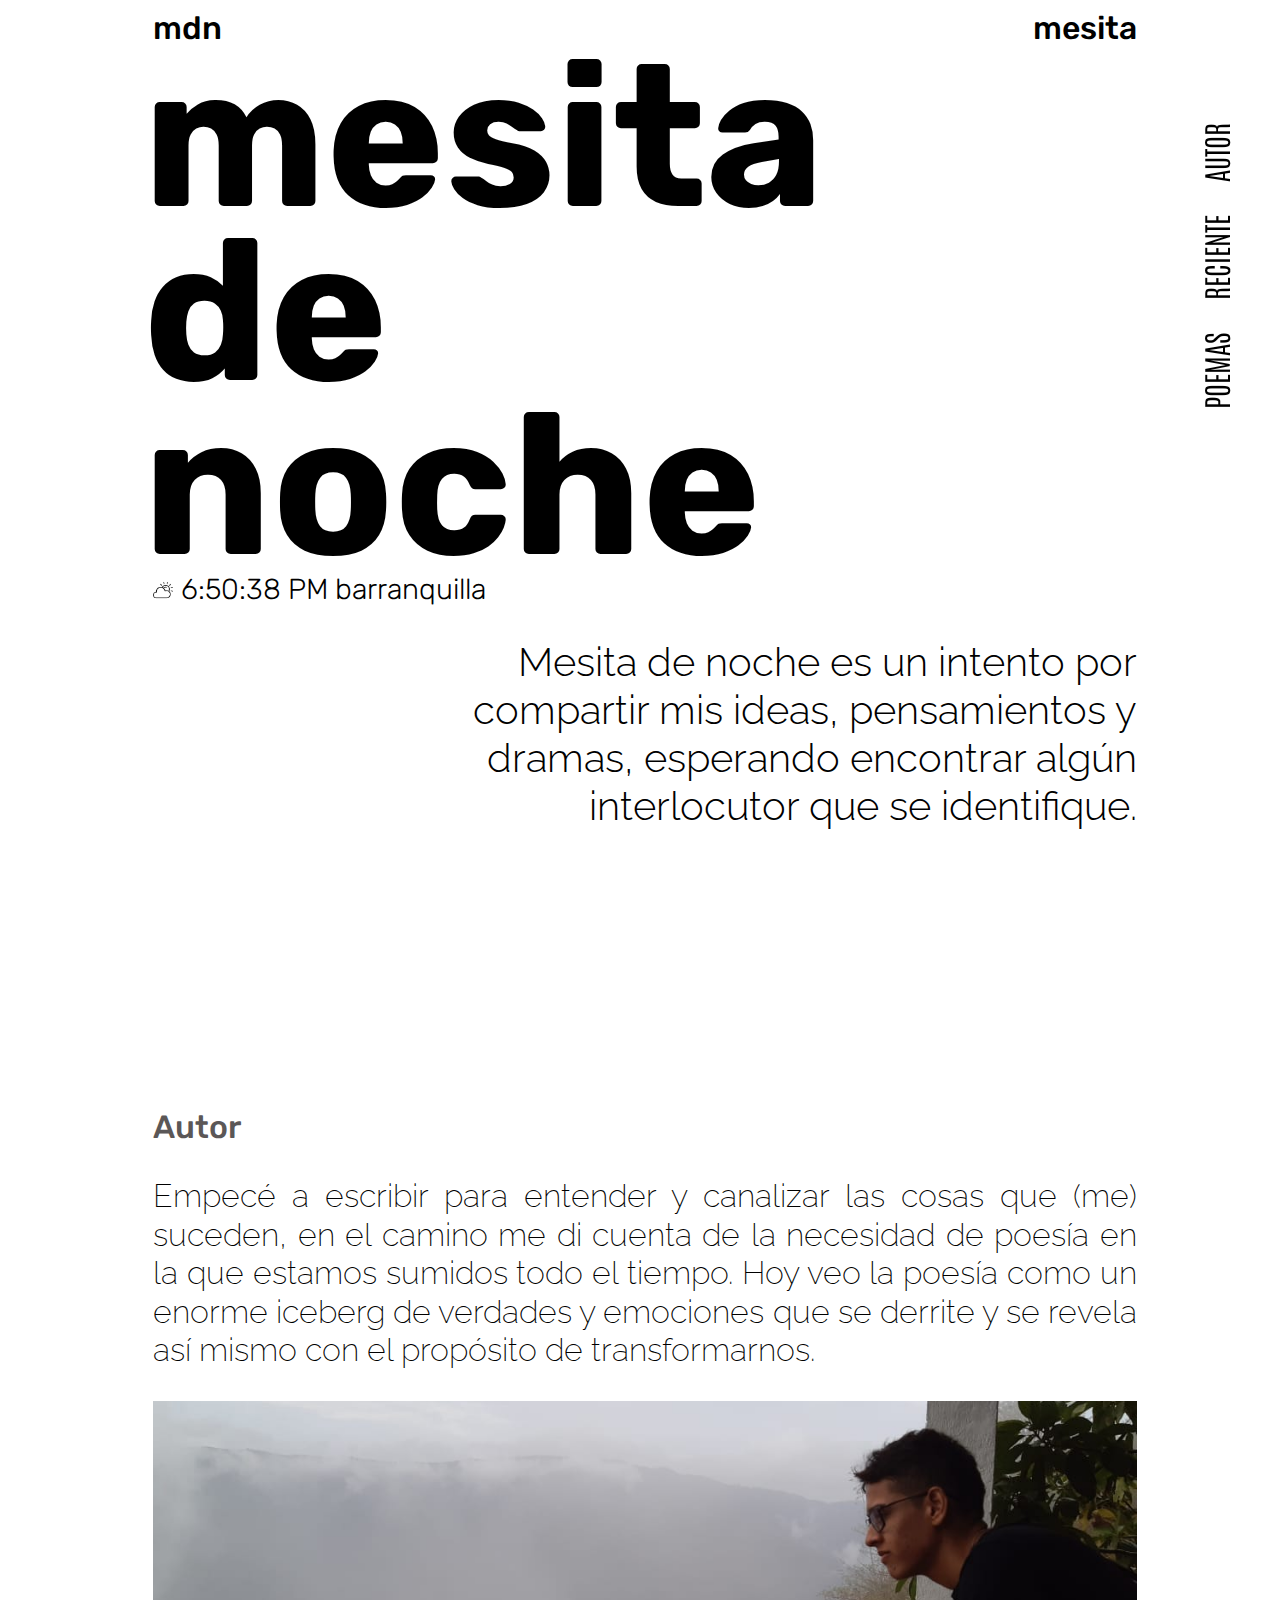
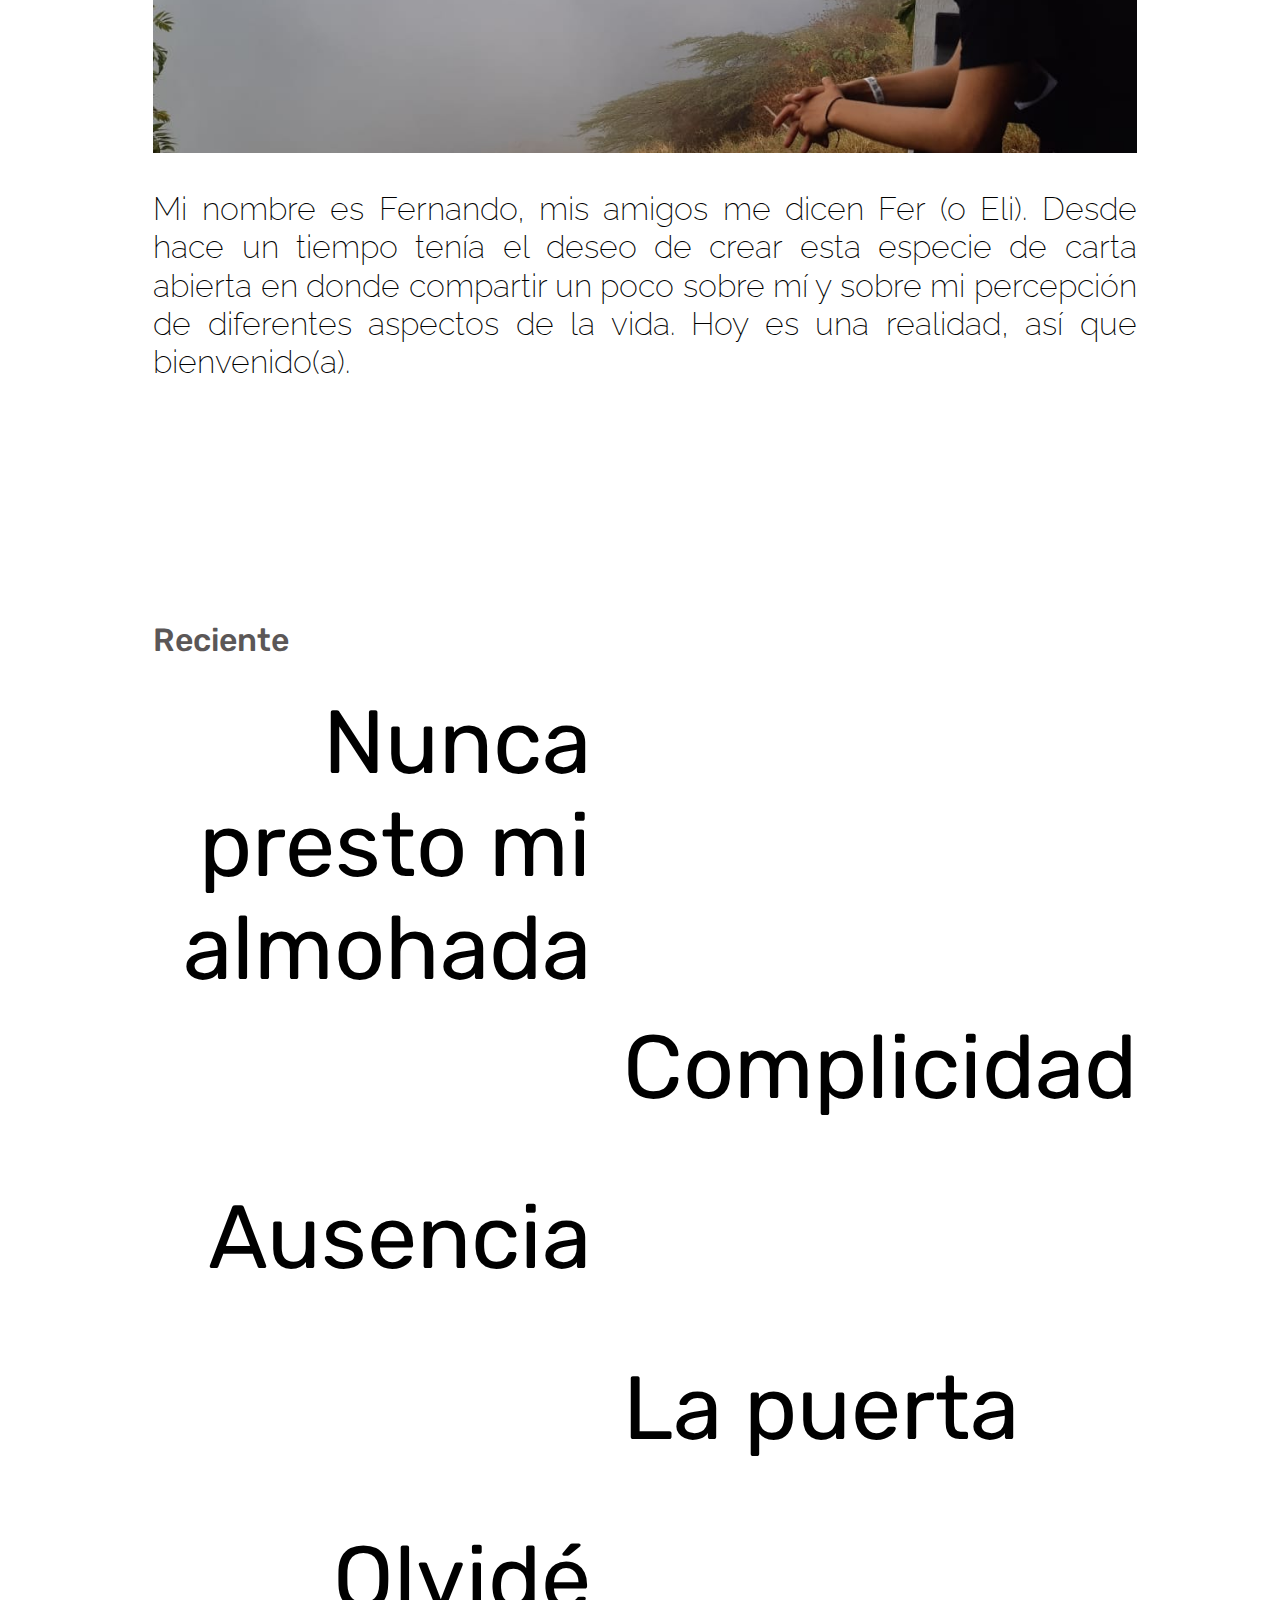
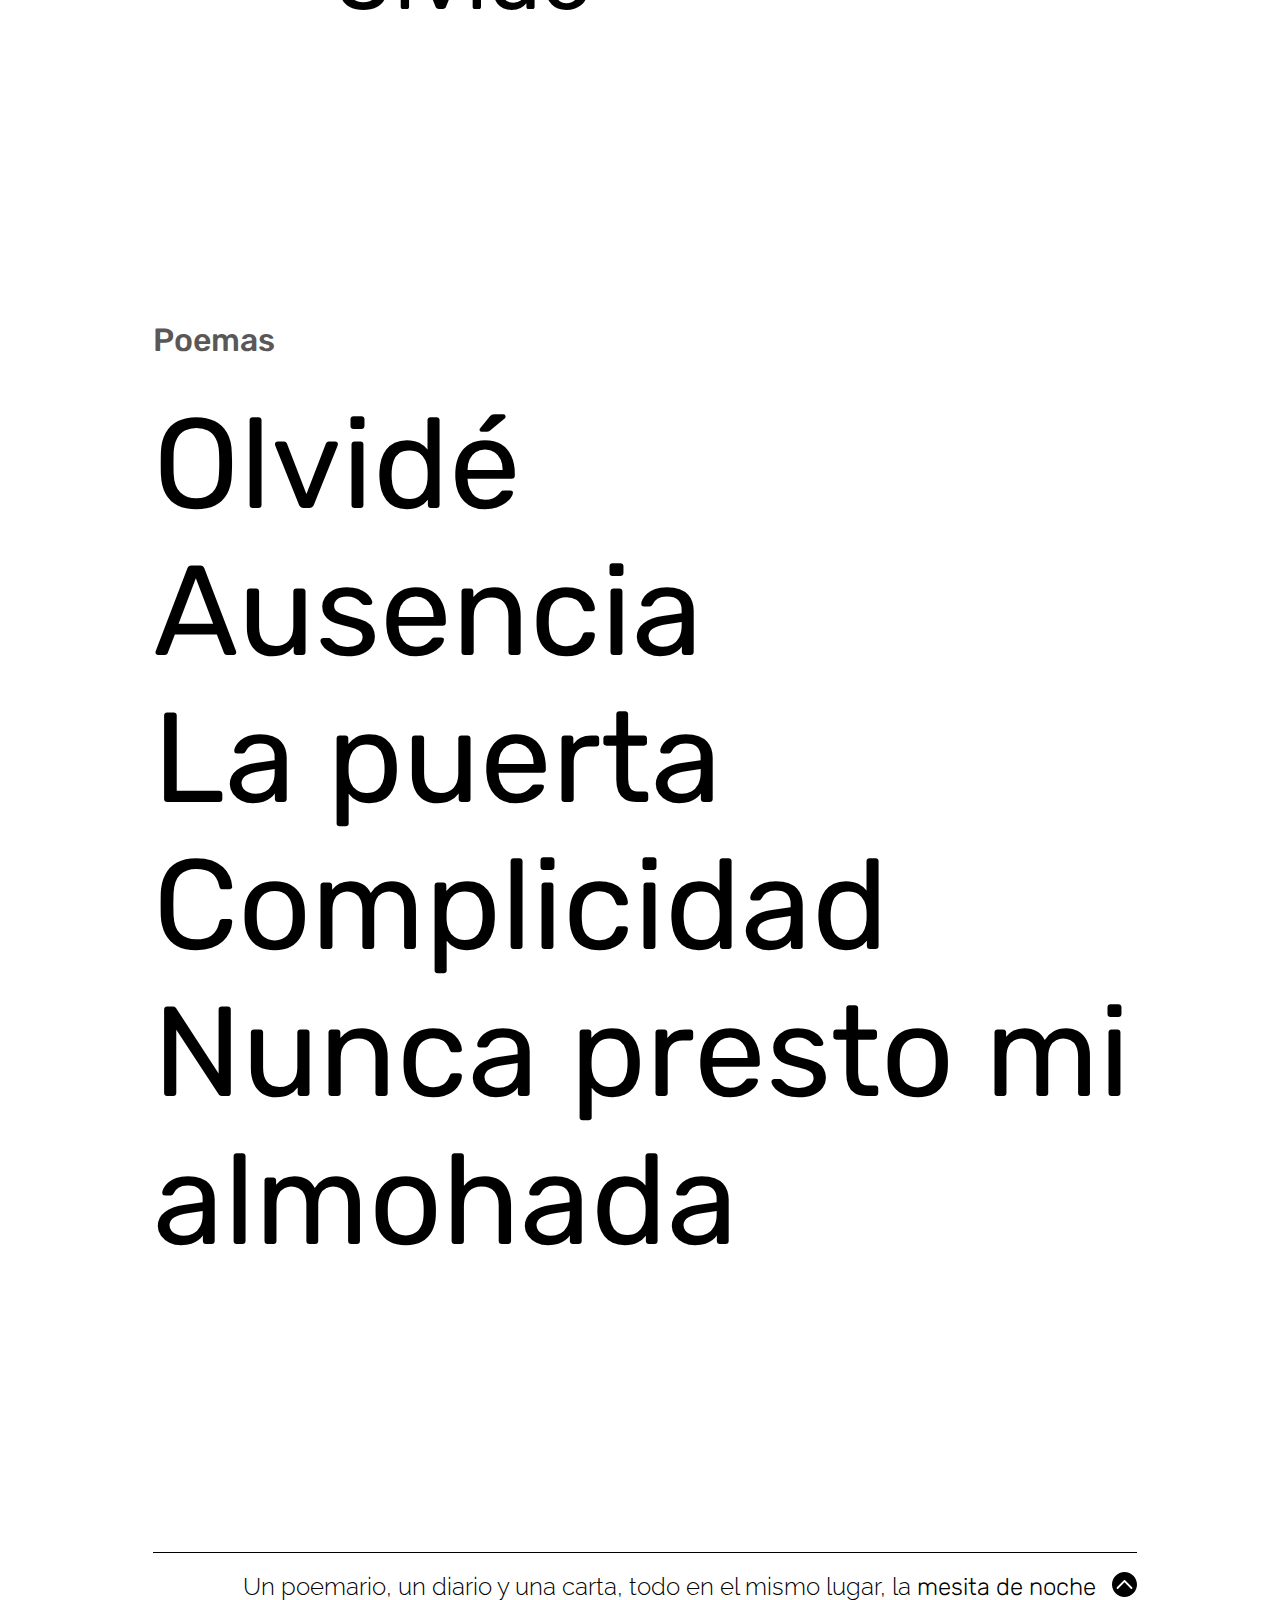
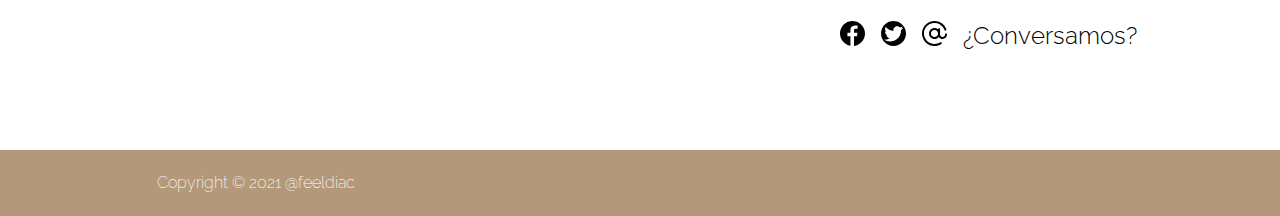
==== commit 0e7ed15a: "Footer redesign" ====
--- a/docs/index.html
+++ b/docs/index.html
@@ -7,6 +7,7 @@
     <link rel="stylesheet" href="css/normalize.css" />
     <link href="https://emoji-css.afeld.me/emoji.css" rel="stylesheet" />
     <link rel="stylesheet" href="css/styles.css" />
+    <link rel="shortcut icon" href="img/nightstand.ico" type="image/x-icon" />
     <!-- S  E O -->
     <meta
       name="keywords"
@@ -18,7 +19,7 @@
       content="Un poemario, un diario y una carta todo en el mismo lugar, la mesita de noche."
     />
     <meta name="author" content="Fernando Díaz" />
-    <title>Mesita de noche - Poemario</title>
+    <title>Mesita de noche | Poemario</title>
   </head>
   <body>
     <div class="container">
@@ -192,63 +193,76 @@
           </div>
         </section>
       </div>
-      <footer>
+    </main>
+    <footer>
+      <div class="container">
         <div class="footer__center-container">
-          <div class="footer__slogan">
-            <p>
+          <div class="footer__slogan-container">
+            <p class="footer__slogan">
               Un poemario, un diario y una carta, todo en el mismo lugar, la
               <strong>mesita de noche</strong>
             </p>
-          </div>
-          <div class="email">
-            <a class="email__icon" href="mailto:feeldiac@gmail.com"
-              ><img src="img/paper-plane.png" alt="Send me an email icon"
+            <span class="upward-btn">
+              <a href="#"
+                ><img src="img/upwards-arrow.svg" alt="Back to top button"
+              /></a>
+            </span>
+          </div>
+          <div class="social">
+            <span class="social__title">¿Conversamos?</span>
+
+            <a class="social__email" href="mailto:feeldiac@gmail.com"
+              ><img src="img/at.svg" alt="Send me an email button"
             /></a>
 
-            <a class="email__address" href="mailto:feeldiac@gmail.com"
-              >feeldiac@gmail.com</a
-            >
+            <a href="#"
+              ><img src="img/twitter-logo.svg" alt="Twitter logo"
+            /></a>
+
+            <a href="#"
+              ><img src="img/facebook-logo.svg" alt="Facebook logo"
+            /></a>
           </div>
           <div class="thank-msg">
             <svg
-              width="641"
-              height="70"
-              viewBox="0 0 641 70"
+              id="thank-msg__svg"
+              width="450"
+              height="45"
+              viewBox="0 0 606 68"
               fill="none"
               xmlns="http://www.w3.org/2000/svg"
             >
-              <mask
+              <!-- <mask
                 id="path-1-outside-1"
                 maskUnits="userSpaceOnUse"
                 x="0"
                 y="0.5"
-                width="641"
-                height="70"
+                width="639"
+                height="68"
                 fill="black"
               >
-                <rect fill="white" y="0.5" width="641" height="70" />
+                <rect fill="white" y="0.5" width="639" height="68" />
                 <path
-                  d="M49.8125 23.9688C50.0208 25.0521 50.125 26.4271 50.125 28.0938C50.125 29.7396 49.7292 31.6042 48.9375 33.6875C48.1667 35.75 47.0833 37.7396 45.6875 39.6562C44.3125 41.5521 42.6771 43.3229 40.7812 44.9688C38.9062 46.5938 36.875 48.0104 34.6875 49.2188C29.9792 51.8021 25.2292 53.0938 20.4375 53.0938C11.6458 53.0938 5.9375 50.0104 3.3125 43.8438C2.4375 41.7812 2 39.5625 2 37.1875C2 34.8125 2.3125 32.6042 2.9375 30.5625C3.58333 28.5 4.47917 26.4896 5.625 24.5312C6.79167 22.5521 8.16667 20.6354 9.75 18.7812C11.3333 16.9271 13.0729 15.1875 14.9688 13.5625C16.8854 11.9167 18.9167 10.4167 21.0625 9.0625C23.2292 7.70833 25.4479 6.54167 27.7188 5.5625C32.5312 3.52083 37.1146 2.5 41.4688 2.5C49.4271 2.5 53.4062 4.36458 53.4062 8.09375C53.4062 9.15625 52.6146 10.2917 51.0312 11.5C49.2812 9.08333 46.8542 7.39583 43.75 6.4375C42.6875 6.125 41.3854 5.96875 39.8438 5.96875C38.3021 5.96875 36.5208 6.28125 34.5 6.90625C32.4792 7.53125 30.5208 8.39583 28.625 9.5C26.7292 10.6042 24.9479 11.9271 23.2812 13.4688C21.6146 14.9896 20.1667 16.6667 18.9375 18.5C16.25 22.4167 14.9062 26.3646 14.9062 30.3438C14.9062 34.3229 15.8854 37.3229 17.8438 39.3438C19.8229 41.3438 22.6458 42.3438 26.3125 42.3438C28.9375 42.3438 31.6875 41.6875 34.5625 40.375C39.2917 38.1875 42.5417 35.1146 44.3125 31.1562C44.9375 29.7812 45.2917 28.3229 45.375 26.7812C40.8125 29.1771 36.5312 30.375 32.5312 30.375C28.5521 30.375 25.8542 29.3958 24.4375 27.4375C23.9375 26.75 23.6875 25.9896 23.6875 25.1562C23.6875 24.3229 23.9792 23.5729 24.5625 22.9062C25.1667 22.2396 25.9583 21.625 26.9375 21.0625C27.9375 20.5 29.0625 20 30.3125 19.5625C31.5625 19.125 32.8542 18.75 34.1875 18.4375C36.9167 17.7917 39.3542 17.4688 41.5 17.4688C44.875 17.4688 47.25 18.5833 48.625 20.8125C49.7708 20.0208 50.9583 19.0729 52.1875 17.9688C53.1458 18.7812 53.625 19.5 53.625 20.125C53.625 20.3333 53.3229 20.7812 52.7188 21.4688C52.1354 22.1354 51.1667 22.9688 49.8125 23.9688ZM44.9688 23.0938C44.3854 21.6146 43.1042 20.875 41.125 20.875C38.0417 20.875 35.1771 21.3958 32.5312 22.4375C31.2396 22.9375 30.5938 23.4688 30.5938 24.0312C30.5938 25.2396 32.0312 25.8438 34.9062 25.8438C38.0938 25.8438 41.4479 24.9271 44.9688 23.0938ZM67.6562 33.25C65.1562 33.125 63.0312 32.8646 61.2812 32.4688C59.1354 36.1979 57.0312 39.5208 54.9688 42.4375C54.6979 42.875 54.0833 42.9896 53.125 42.7812C51.4167 42.4062 50.4375 41.9688 50.1875 41.4688C53.8958 38.8646 56.5 35.5208 58 31.4375C55.8125 30.4375 54.7188 29.0208 54.7188 27.1875C54.7188 26.0625 55.4583 24.625 56.9375 22.875C58.3333 21.1667 59.3646 20.3125 60.0312 20.3125C62.0729 20.3125 63.625 20.8333 64.6875 21.875C65.1042 22.2708 65.3125 22.8021 65.3125 23.4688C65.3125 24.1146 64.9583 25.2083 64.25 26.75C67.4583 28.3125 71.5 29.2292 76.375 29.5C76.2292 30.9375 75.625 32.1042 74.5625 33C74.2708 33.2708 73.9792 33.4062 73.6875 33.4062C72.2083 34.7396 71.1667 36.1875 70.5625 37.75C70.375 38.25 70.2812 38.7292 70.2812 39.1875C70.2812 41.125 71.4375 42.0938 73.75 42.0938C75.3125 42.0938 77.0417 41.3958 78.9375 40C80.625 38.7292 82.1042 37.1458 83.375 35.25C84.3125 35.1875 84.7812 35.5729 84.7812 36.4062C84.7812 37.1146 84.3438 38.1979 83.4688 39.6562C82.6146 41.1146 81.7812 42.375 80.9688 43.4375C80.1562 44.5 79.25 45.5417 78.25 46.5625C77.25 47.5833 76.1875 48.5 75.0625 49.3125C72.5417 51.1042 70.0729 52 67.6562 52C63.5521 52 60.8021 50.7292 59.4062 48.1875C58.9271 47.3333 58.6875 46.3438 58.6875 45.2188C58.6875 44.0729 58.9167 42.9479 59.375 41.8438C59.8542 40.7396 60.5 39.6667 61.3125 38.625C62.9792 36.4583 65.0938 34.6667 67.6562 33.25ZM97.875 47C95.0208 50.3333 91.5417 52 87.4375 52C84.8333 52 82.75 51.2188 81.1875 49.6562C79.6458 48.1146 78.875 46.0833 78.875 43.5625C78.875 40.375 80.125 37.2812 82.625 34.2812C85.0417 31.3646 88.2083 28.9896 92.125 27.1562C96.1875 25.2604 100.385 24.3125 104.719 24.3125C106.365 24.3125 107.542 24.5729 108.25 25.0938C108.812 24.4271 109.312 24.0417 109.75 23.9375C110.208 23.8125 110.562 23.75 110.812 23.75C111.604 23.75 112.448 23.8646 113.344 24.0938C113.26 24.3646 113.083 24.8333 112.812 25.5C112.542 26.1458 112.24 26.9167 111.906 27.8125C111.573 28.7083 111.219 29.6875 110.844 30.75C109.49 34.5417 108.812 37.3854 108.812 39.2812C108.812 41.1562 109.406 42.0938 110.594 42.0938C112.135 42.0938 113.854 41.3958 115.75 40C117.438 38.7292 118.917 37.1458 120.188 35.25C121.125 35.1875 121.594 35.5729 121.594 36.4062C121.594 37.1146 121.156 38.1979 120.281 39.6562C119.427 41.1146 118.594 42.375 117.781 43.4375C116.969 44.5 116.062 45.5417 115.062 46.5625C114.062 47.5833 113 48.5 111.875 49.3125C109.354 51.1042 106.896 52 104.5 52C101.458 52 99.4167 51.0833 98.375 49.25C98.0417 48.6875 97.875 48.1979 97.875 47.7812C97.875 47.3438 97.875 47.0833 97.875 47ZM88.9375 38.4688C88.9375 40.8854 89.9479 42.0938 91.9688 42.0938C94.1979 42.0938 96.8229 40.2917 99.8438 36.6875C101.448 34.7708 102.844 32.9375 104.031 31.1875C105.24 29.4375 106.156 28.1042 106.781 27.1875C101.573 27.2292 97.25 28.4167 93.8125 30.75C90.5625 32.9583 88.9375 35.5312 88.9375 38.4688ZM140.125 29.3125C138.542 28.4792 137.135 28.0625 135.906 28.0625C134.698 28.0625 133.594 28.3438 132.594 28.9062C131.615 29.4479 130.75 30.1667 130 31.0625C128.417 32.9583 127.625 35.0625 127.625 37.375C127.625 39.125 128.25 40.5 129.5 41.5C130.646 42.4583 132.333 42.9375 134.562 42.9375C136.792 42.9375 138.979 42.2812 141.125 40.9688C143.292 39.6354 145.188 37.7292 146.812 35.25C147.75 35.1875 148.219 35.5729 148.219 36.4062C148.219 36.7396 147.958 37.5208 147.438 38.75C146.938 39.9583 146.021 41.4583 144.688 43.25C143.354 45.0417 141.812 46.625 140.062 48C136.271 50.9792 132.146 52.4688 127.688 52.4688C124.083 52.4688 121.25 51.5417 119.188 49.6875C117.104 47.8125 116.062 45.1146 116.062 41.5938C116.062 38.8438 117.146 36.0833 119.312 33.3125C121.333 30.7083 123.885 28.5729 126.969 26.9062C130.115 25.1979 133.052 24.3438 135.781 24.3438C137.26 24.3438 138.406 24.5938 139.219 25.0938C140.635 25.9688 141.344 26.8021 141.344 27.5938C141.344 28.4479 140.938 29.0208 140.125 29.3125ZM167.375 17.5312C166.521 17.9479 165.594 18.2708 164.594 18.5C163.615 18.7083 162.76 18.8125 162.031 18.8125C161.302 18.8125 160.646 18.7292 160.062 18.5625C159.479 18.375 158.958 18.1146 158.5 17.7812C157.5 17.0521 157 16.1771 157 15.1562C157 14.1354 157.177 13.2708 157.531 12.5625C157.906 11.8542 158.438 11.25 159.125 10.75C160.604 9.66667 162.375 9.125 164.438 9.125C166.521 9.125 168.031 9.55208 168.969 10.4062C169.927 11.2604 170.406 12.2396 170.406 13.3438C170.406 14.4479 170.115 15.3125 169.531 15.9375C168.948 16.5625 168.229 17.0938 167.375 17.5312ZM143.312 48.375C142.875 47.4375 142.656 46.2917 142.656 44.9375C142.656 43.5625 142.948 42.1146 143.531 40.5938C144.135 39.0729 144.896 37.5625 145.812 36.0625C146.75 34.5417 147.792 33.0833 148.938 31.6875C150.083 30.2708 151.219 29.0208 152.344 27.9375C154.823 25.5833 156.646 24.4062 157.812 24.4062C158.312 24.4062 158.865 24.625 159.469 25.0625C160.094 25.4792 160.49 25.7917 160.656 26C157.51 29.375 155.521 32.6354 154.688 35.7812C154.417 36.7396 154.281 37.6771 154.281 38.5938C154.281 39.4896 154.625 40.3021 155.312 41.0312C156 41.7396 156.854 42.0938 157.875 42.0938C158.896 42.0938 159.844 41.9062 160.719 41.5312C161.615 41.1354 162.49 40.625 163.344 40C165.031 38.7292 166.51 37.1458 167.781 35.25C168.719 35.1875 169.188 35.5729 169.188 36.4062C169.188 37.0938 168.75 38.1771 167.875 39.6562C167.021 41.1354 166.167 42.4167 165.312 43.5C164.458 44.5625 163.479 45.6146 162.375 46.6562C161.292 47.6979 160.104 48.625 158.812 49.4375C155.917 51.2708 152.938 52.1875 149.875 52.1875C146.646 52.1875 144.458 50.9167 143.312 48.375ZM182.25 47C179.396 50.3333 175.917 52 171.812 52C169.208 52 167.125 51.2188 165.562 49.6562C164.021 48.1146 163.25 46.0833 163.25 43.5625C163.25 40.375 164.5 37.2812 167 34.2812C169.417 31.3646 172.583 28.9896 176.5 27.1562C180.562 25.2604 184.76 24.3125 189.094 24.3125C190.74 24.3125 191.917 24.5729 192.625 25.0938C193.188 24.4271 193.688 24.0417 194.125 23.9375C194.583 23.8125 194.938 23.75 195.188 23.75C195.979 23.75 196.823 23.8646 197.719 24.0938C197.635 24.3646 197.458 24.8333 197.188 25.5C196.917 26.1458 196.615 26.9167 196.281 27.8125C195.948 28.7083 195.594 29.6875 195.219 30.75C193.865 34.5417 193.188 37.3854 193.188 39.2812C193.188 41.1562 193.781 42.0938 194.969 42.0938C196.51 42.0938 198.229 41.3958 200.125 40C201.812 38.7292 203.292 37.1458 204.562 35.25C205.5 35.1875 205.969 35.5729 205.969 36.4062C205.969 37.1146 205.531 38.1979 204.656 39.6562C203.802 41.1146 202.969 42.375 202.156 43.4375C201.344 44.5 200.438 45.5417 199.438 46.5625C198.438 47.5833 197.375 48.5 196.25 49.3125C193.729 51.1042 191.271 52 188.875 52C185.833 52 183.792 51.0833 182.75 49.25C182.417 48.6875 182.25 48.1979 182.25 47.7812C182.25 47.3438 182.25 47.0833 182.25 47ZM173.312 38.4688C173.312 40.8854 174.323 42.0938 176.344 42.0938C178.573 42.0938 181.198 40.2917 184.219 36.6875C185.823 34.7708 187.219 32.9375 188.406 31.1875C189.615 29.4375 190.531 28.1042 191.156 27.1875C185.948 27.2292 181.625 28.4167 178.188 30.75C174.938 32.9583 173.312 35.5312 173.312 38.4688ZM227.094 26.1875C225.948 26.1042 224.833 26.125 223.75 26.25C223.75 26.4583 223.75 26.8229 223.75 27.3438C223.75 27.8646 223.823 28.6458 223.969 29.6875C224.115 30.7292 224.292 31.875 224.5 33.125C225.083 36.6667 225.375 39.0625 225.375 40.3125C225.375 41.5625 225.292 42.5833 225.125 43.375C228.271 42.5833 231.156 40.7708 233.781 37.9375C234.573 37.0833 235.281 36.1875 235.906 35.25C236.51 35.2083 236.896 35.3229 237.062 35.5938C237.229 35.8438 237.312 36.1146 237.312 36.4062C237.312 36.6979 237.073 37.4062 236.594 38.5312C236.115 39.6562 235.198 41.0729 233.844 42.7812C232.51 44.4896 230.844 46.0312 228.844 47.4062C224.323 50.5104 218.885 52.0833 212.531 52.125C211.948 52.1667 211.104 52.1875 210 52.1875C208.896 52.1875 207.677 51.8854 206.344 51.2812C205.01 50.6562 203.875 49.8125 202.938 48.75C201 46.5625 200.031 43.7604 200.031 40.3438C200.031 38.9271 201.104 37.3333 203.25 35.5625C203.854 35.0625 204.458 34.625 205.062 34.25C207.146 31.125 210.104 28.4167 213.938 26.125C217.792 23.8333 221.396 22.6875 224.75 22.6875C225.958 22.6875 226.792 23.0208 227.25 23.6875C227.75 24.3958 227.698 25.2292 227.094 26.1875ZM211.375 40.7188C211.833 41.0729 212.344 41.25 212.906 41.25C213.469 41.25 214.021 41.0312 214.562 40.5938C215.104 40.1562 215.594 39.5729 216.031 38.8438C216.49 38.1146 216.885 37.2708 217.219 36.3125C217.573 35.3542 217.885 34.3542 218.156 33.3125C218.615 31.5625 219.073 29.4896 219.531 27.0938C216.01 28.1771 212.896 29.8958 210.188 32.25C209.375 32.9792 208.667 33.7188 208.062 34.4688C208.792 37.4688 209.896 39.5521 211.375 40.7188ZM256.969 66.3438C256.969 67.1771 256.271 67.5938 254.875 67.5938C251.646 67.5938 249.469 66.2604 248.344 63.5938C247.927 62.6146 247.719 61.5208 247.719 60.3125C247.719 59.125 247.917 57.8125 248.312 56.375C248.688 54.9583 249.219 53.4062 249.906 51.7188C250.573 50.0104 251.365 48.2188 252.281 46.3438C253.198 44.4479 254.177 42.5625 255.219 40.6875C256.26 38.8125 257.344 37 258.469 35.25C259.615 33.5 260.75 31.8958 261.875 30.4375C264.875 26.5417 267.25 24.4792 269 24.25C269.25 24.2083 269.469 24.1875 269.656 24.1875C269.844 24.1875 270.073 24.1979 270.344 24.2188C271.031 24.2812 271.542 24.5417 271.875 25C271.521 25.7708 271.094 26.6771 270.594 27.7188C270.115 28.7396 269.604 29.875 269.062 31.125C273.146 28 277.479 25.8958 282.062 24.8125C283.562 24.4375 284.99 24.25 286.344 24.25C289.052 24.25 289.75 25.5 288.438 28C287.812 29.2083 286.958 30.5521 285.875 32.0312C284.792 33.4896 283.979 34.625 283.438 35.4375C282.146 37.3542 281.5 38.7917 281.5 39.75C281.5 41.4583 282.427 42.3125 284.281 42.3125C285.906 42.3125 287.74 41.5833 289.781 40.125C291.635 38.7917 293.198 37.1667 294.469 35.25C295.01 35.2083 295.375 35.3125 295.562 35.5625C295.771 35.8125 295.875 36.0938 295.875 36.4062C295.875 36.6979 295.74 37.1667 295.469 37.8125C295.198 38.4583 294.76 39.2917 294.156 40.3125C293.573 41.3333 292.854 42.3854 292 43.4688C291.167 44.5521 290.208 45.625 289.125 46.6875C288.042 47.7292 286.854 48.6667 285.562 49.5C282.708 51.3125 279.729 52.2188 276.625 52.2188C273.312 52.2188 271.083 51.0208 269.938 48.625C269.562 47.8542 269.375 46.9062 269.375 45.7812C269.375 44.6562 269.688 43.4583 270.312 42.1875C270.958 40.9167 271.729 39.6979 272.625 38.5312C273.521 37.3438 274.458 36.2396 275.438 35.2188C276.417 34.1979 277.24 33.3125 277.906 32.5625C278.594 31.8125 279.031 31.2188 279.219 30.7812C279.406 30.3438 279.156 30.125 278.469 30.125C277.781 30.125 276.896 30.3542 275.812 30.8125C274.75 31.25 273.635 31.8333 272.469 32.5625C269.844 34.1875 267.698 36.0104 266.031 38.0312C260.052 52.0312 257.031 61.4688 256.969 66.3438ZM300.531 52.1562L299.906 52.1875C296.615 52.1875 294.104 51.375 292.375 49.75C290.75 48.2292 289.938 46.1667 289.938 43.5625C289.938 39.9792 291.365 36.5521 294.219 33.2812C296.99 30.1146 300.354 27.8958 304.312 26.625C304.188 25.6875 304.531 24.9167 305.344 24.3125C305.927 23.875 306.885 23.6562 308.219 23.6562C309.573 23.6562 310.875 23.7812 312.125 24.0312C313.375 24.2812 314.635 24.8333 315.906 25.6875C318.656 27.5 320.031 29.9375 320.031 33C320.031 36.3125 319.208 39.4583 317.562 42.4375C321.146 41.6667 324.281 39.2708 326.969 35.25C327.906 35.1875 328.375 35.5729 328.375 36.4062C328.375 36.7396 328.271 37.1458 328.062 37.625C325.229 44.3542 319.562 48.8125 311.062 51C308.021 51.7917 304.562 52.1875 300.688 52.1875L300.531 52.1562ZM300 38.4688C300 40.8854 301.01 42.0938 303.031 42.0938C304.74 42.0938 306.458 41.0625 308.188 39C310 36.8542 310.906 34.6771 310.906 32.4688C310.906 30.2188 309.823 28.7292 307.656 28C303.927 29.0417 301.542 31.375 300.5 35C300.167 36.1042 300 37.2604 300 38.4688ZM337.969 33.25C335.469 33.125 333.344 32.8646 331.594 32.4688C329.448 36.1979 327.344 39.5208 325.281 42.4375C325.01 42.875 324.396 42.9896 323.438 42.7812C321.729 42.4062 320.75 41.9688 320.5 41.4688C324.208 38.8646 326.812 35.5208 328.312 31.4375C326.125 30.4375 325.031 29.0208 325.031 27.1875C325.031 26.0625 325.771 24.625 327.25 22.875C328.646 21.1667 329.677 20.3125 330.344 20.3125C332.385 20.3125 333.938 20.8333 335 21.875C335.417 22.2708 335.625 22.8021 335.625 23.4688C335.625 24.1146 335.271 25.2083 334.562 26.75C337.771 28.3125 341.812 29.2292 346.688 29.5C346.542 30.9375 345.938 32.1042 344.875 33C344.583 33.2708 344.292 33.4062 344 33.4062C342.521 34.7396 341.479 36.1875 340.875 37.75C340.688 38.25 340.594 38.7292 340.594 39.1875C340.594 41.125 341.75 42.0938 344.062 42.0938C345.625 42.0938 347.354 41.3958 349.25 40C350.938 38.7292 352.417 37.1458 353.688 35.25C354.625 35.1875 355.094 35.5729 355.094 36.4062C355.094 37.1146 354.656 38.1979 353.781 39.6562C352.927 41.1146 352.094 42.375 351.281 43.4375C350.469 44.5 349.562 45.5417 348.562 46.5625C347.562 47.5833 346.5 48.5 345.375 49.3125C342.854 51.1042 340.385 52 337.969 52C333.865 52 331.115 50.7292 329.719 48.1875C329.24 47.3333 329 46.3438 329 45.2188C329 44.0729 329.229 42.9479 329.688 41.8438C330.167 40.7396 330.812 39.6667 331.625 38.625C333.292 36.4583 335.406 34.6667 337.969 33.25ZM383.375 52.0312C376.729 52.0312 373.406 49.2083 373.406 43.5625C373.406 39.625 376.021 34.1667 381.25 27.1875C380.729 27.0208 380.25 26.875 379.812 26.75C379.375 26.625 379.021 26.5208 378.75 26.4375C378.479 26.3333 378.312 26.1771 378.25 25.9688C378.188 25.7604 378.167 25.5208 378.188 25.25C378.271 24.625 378.417 24.125 378.625 23.75L383.344 24.5312C387.031 20.0521 390.208 16.9792 392.875 15.3125C393.688 14.8125 394.26 14.5625 394.594 14.5625C394.927 14.5625 395.219 14.6146 395.469 14.7188C395.74 14.8021 396.01 14.9167 396.281 15.0625C396.865 15.375 397.323 15.7396 397.656 16.1562C394.844 18.9062 392.208 22.0625 389.75 25.625C394.521 26.4583 397.438 26.9062 398.5 26.9688C397.938 29.1979 397.292 30.3125 396.562 30.3125C394.771 30.3125 391.823 29.8229 387.719 28.8438C385.656 32.2812 384.625 35.1354 384.625 37.4062C384.625 40.5312 386.729 42.0938 390.938 42.0938C395.646 42.0938 399.521 39.8125 402.562 35.25C403.5 35.1875 403.969 35.5729 403.969 36.4062C403.969 37.1354 403.531 38.2292 402.656 39.6875C401.781 41.125 400.906 42.375 400.031 43.4375C399.156 44.5 398.146 45.5521 397 46.5938C395.854 47.6146 394.583 48.5312 393.188 49.3438C390.146 51.1354 386.875 52.0312 383.375 52.0312ZM427.125 38.3438C427.125 40.8438 428.01 42.0938 429.781 42.0938C431.323 42.0938 433.042 41.3958 434.938 40C436.625 38.7292 438.104 37.1458 439.375 35.25C440.312 35.1875 440.781 35.5729 440.781 36.4062C440.781 37.1146 440.344 38.1979 439.469 39.6562C438.615 41.1146 437.781 42.375 436.969 43.4375C436.156 44.5 435.25 45.5417 434.25 46.5625C433.25 47.5833 432.188 48.5 431.062 49.3125C428.542 51.1042 426.083 52 423.688 52C420.062 52 417.646 50.7083 416.438 48.125C414.146 49.8333 411.729 51.0104 409.188 51.6562C408.312 51.8854 407.333 52 406.25 52C405.188 52 404.125 51.8125 403.062 51.4375C402.021 51.0417 401.125 50.4792 400.375 49.75C398.833 48.25 398.062 46.1875 398.062 43.5625C398.062 40.625 399.062 37.5417 401.062 34.3125C402.729 31.625 404.854 29.25 407.438 27.1875C409.812 25.3125 411.729 24.375 413.188 24.375C413.979 24.375 414.875 25 415.875 26.25C413.833 27.6875 412.073 29.5208 410.594 31.75C408.948 34.2292 408.125 36.4688 408.125 38.4688C408.125 40.8854 409.135 42.0938 411.156 42.0938C413.156 42.0938 414.729 41.75 415.875 41.0625C416.688 37.8125 418.51 34.4583 421.344 31C424.156 27.5625 426.729 25.4062 429.062 24.5312C429.812 24.2604 430.833 24.6146 432.125 25.5938C432.438 25.8229 432.677 26.0208 432.844 26.1875C431.073 27.7083 429.635 29.7708 428.531 32.375C427.594 34.5833 427.125 36.5729 427.125 38.3438ZM467.375 53.125C464.271 53.125 462.719 51.8958 462.719 49.4375C462.719 48.3333 462.865 46.8958 463.156 45.125C463.635 42.0208 463.875 40.1875 463.875 39.625C463.875 39.0625 463.875 38.7188 463.875 38.5938C463.667 38.5938 463.156 39.1354 462.344 40.2188C461.531 41.2812 461.021 41.9688 460.812 42.2812C460.188 42.3229 459.76 42.0417 459.531 41.4375C459.448 41.25 459.406 41.0625 459.406 40.875C459.406 40.25 459.75 39.375 460.438 38.25C461.125 37.125 462.021 35.75 463.125 34.125C464.25 32.5 465.385 31.0417 466.531 29.75C469.073 26.8125 471.24 25.3438 473.031 25.3438C474.573 25.3438 475.344 26.8854 475.344 29.9688C475.344 31.7812 475.125 33.8958 474.688 36.3125C474.271 38.7083 473.99 40.3542 473.844 41.25C473.51 43.2083 473.49 44.1875 473.781 44.1875C475.427 44.1875 477.74 42.9271 480.719 40.4062C480.531 39.6562 480.438 38.9792 480.438 38.375C480.438 37.7708 480.479 37.1667 480.562 36.5625C480.646 35.9375 480.76 35.2708 480.906 34.5625C481.052 33.8542 481.208 33.125 481.375 32.375C481.542 31.625 481.719 30.9167 481.906 30.25C482.323 28.7708 482.635 27.8438 482.844 27.4688C483.052 27.0729 483.354 26.6458 483.75 26.1875C484.146 25.7083 484.615 25.25 485.156 24.8125C486.406 23.8125 487.448 23.3125 488.281 23.3125C489.115 23.3125 489.729 23.5312 490.125 23.9688C490.521 24.3854 490.844 24.9375 491.094 25.625C491.594 27.0417 491.844 28.7083 491.844 30.625C491.844 32.5208 491.094 34.6771 489.594 37.0938C491.094 39.7812 492.375 41.125 493.438 41.125C495.146 41.125 497.073 39.9479 499.219 37.5938C499.865 36.8854 500.469 36.1042 501.031 35.25C501.969 35.1875 502.438 35.5729 502.438 36.4062C502.438 37.6146 501.427 39.6042 499.406 42.375C497.448 45.0417 495.448 46.8229 493.406 47.7188C492.719 48.0312 492.052 48.1875 491.406 48.1875C487.948 48.1875 485.156 47.0312 483.031 44.7188C478.74 48.5938 474.667 51.1875 470.812 52.5C469.542 52.9167 468.396 53.125 467.375 53.125ZM521.625 17.5312C520.771 17.9479 519.844 18.2708 518.844 18.5C517.865 18.7083 517.01 18.8125 516.281 18.8125C515.552 18.8125 514.896 18.7292 514.312 18.5625C513.729 18.375 513.208 18.1146 512.75 17.7812C511.75 17.0521 511.25 16.1771 511.25 15.1562C511.25 14.1354 511.427 13.2708 511.781 12.5625C512.156 11.8542 512.688 11.25 513.375 10.75C514.854 9.66667 516.625 9.125 518.688 9.125C520.771 9.125 522.281 9.55208 523.219 10.4062C524.177 11.2604 524.656 12.2396 524.656 13.3438C524.656 14.4479 524.365 15.3125 523.781 15.9375C523.198 16.5625 522.479 17.0938 521.625 17.5312ZM497.562 48.375C497.125 47.4375 496.906 46.2917 496.906 44.9375C496.906 43.5625 497.198 42.1146 497.781 40.5938C498.385 39.0729 499.146 37.5625 500.062 36.0625C501 34.5417 502.042 33.0833 503.188 31.6875C504.333 30.2708 505.469 29.0208 506.594 27.9375C509.073 25.5833 510.896 24.4062 512.062 24.4062C512.562 24.4062 513.115 24.625 513.719 25.0625C514.344 25.4792 514.74 25.7917 514.906 26C511.76 29.375 509.771 32.6354 508.938 35.7812C508.667 36.7396 508.531 37.6771 508.531 38.5938C508.531 39.4896 508.875 40.3021 509.562 41.0312C510.25 41.7396 511.104 42.0938 512.125 42.0938C513.146 42.0938 514.094 41.9062 514.969 41.5312C515.865 41.1354 516.74 40.625 517.594 40C519.281 38.7292 520.76 37.1458 522.031 35.25C522.969 35.1875 523.438 35.5729 523.438 36.4062C523.438 37.0938 523 38.1771 522.125 39.6562C521.271 41.1354 520.417 42.4167 519.562 43.5C518.708 44.5625 517.729 45.6146 516.625 46.6562C515.542 47.6979 514.354 48.625 513.062 49.4375C510.167 51.2708 507.188 52.1875 504.125 52.1875C500.896 52.1875 498.708 50.9167 497.562 48.375ZM544.531 26.1875C543.385 26.1042 542.271 26.125 541.188 26.25C541.188 26.4583 541.188 26.8229 541.188 27.3438C541.188 27.8646 541.26 28.6458 541.406 29.6875C541.552 30.7292 541.729 31.875 541.938 33.125C542.521 36.6667 542.812 39.0625 542.812 40.3125C542.812 41.5625 542.729 42.5833 542.562 43.375C545.708 42.5833 548.594 40.7708 551.219 37.9375C552.01 37.0833 552.719 36.1875 553.344 35.25C553.948 35.2083 554.333 35.3229 554.5 35.5938C554.667 35.8438 554.75 36.1146 554.75 36.4062C554.75 36.6979 554.51 37.4062 554.031 38.5312C553.552 39.6562 552.635 41.0729 551.281 42.7812C549.948 44.4896 548.281 46.0312 546.281 47.4062C541.76 50.5104 536.323 52.0833 529.969 52.125C529.385 52.1667 528.542 52.1875 527.438 52.1875C526.333 52.1875 525.115 51.8854 523.781 51.2812C522.448 50.6562 521.312 49.8125 520.375 48.75C518.438 46.5625 517.469 43.7604 517.469 40.3438C517.469 38.9271 518.542 37.3333 520.688 35.5625C521.292 35.0625 521.896 34.625 522.5 34.25C524.583 31.125 527.542 28.4167 531.375 26.125C535.229 23.8333 538.833 22.6875 542.188 22.6875C543.396 22.6875 544.229 23.0208 544.688 23.6875C545.188 24.3958 545.135 25.2292 544.531 26.1875ZM528.812 40.7188C529.271 41.0729 529.781 41.25 530.344 41.25C530.906 41.25 531.458 41.0312 532 40.5938C532.542 40.1562 533.031 39.5729 533.469 38.8438C533.927 38.1146 534.323 37.2708 534.656 36.3125C535.01 35.3542 535.323 34.3542 535.594 33.3125C536.052 31.5625 536.51 29.4896 536.969 27.0938C533.448 28.1771 530.333 29.8958 527.625 32.25C526.812 32.9792 526.104 33.7188 525.5 34.4688C526.229 37.4688 527.333 39.5521 528.812 40.7188ZM573.938 17.5312C573.083 17.9479 572.156 18.2708 571.156 18.5C570.177 18.7083 569.323 18.8125 568.594 18.8125C567.865 18.8125 567.208 18.7292 566.625 18.5625C566.042 18.375 565.521 18.1146 565.062 17.7812C564.062 17.0521 563.562 16.1771 563.562 15.1562C563.562 14.1354 563.74 13.2708 564.094 12.5625C564.469 11.8542 565 11.25 565.688 10.75C567.167 9.66667 568.938 9.125 571 9.125C573.083 9.125 574.594 9.55208 575.531 10.4062C576.49 11.2604 576.969 12.2396 576.969 13.3438C576.969 14.4479 576.677 15.3125 576.094 15.9375C575.51 16.5625 574.792 17.0938 573.938 17.5312ZM549.875 48.375C549.438 47.4375 549.219 46.2917 549.219 44.9375C549.219 43.5625 549.51 42.1146 550.094 40.5938C550.698 39.0729 551.458 37.5625 552.375 36.0625C553.312 34.5417 554.354 33.0833 555.5 31.6875C556.646 30.2708 557.781 29.0208 558.906 27.9375C561.385 25.5833 563.208 24.4062 564.375 24.4062C564.875 24.4062 565.427 24.625 566.031 25.0625C566.656 25.4792 567.052 25.7917 567.219 26C564.073 29.375 562.083 32.6354 561.25 35.7812C560.979 36.7396 560.844 37.6771 560.844 38.5938C560.844 39.4896 561.188 40.3021 561.875 41.0312C562.562 41.7396 563.417 42.0938 564.438 42.0938C565.458 42.0938 566.406 41.9062 567.281 41.5312C568.177 41.1354 569.052 40.625 569.906 40C571.594 38.7292 573.073 37.1458 574.344 35.25C575.281 35.1875 575.75 35.5729 575.75 36.4062C575.75 37.0938 575.312 38.1771 574.438 39.6562C573.583 41.1354 572.729 42.4167 571.875 43.5C571.021 44.5625 570.042 45.6146 568.938 46.6562C567.854 47.6979 566.667 48.625 565.375 49.4375C562.479 51.2708 559.5 52.1875 556.438 52.1875C553.208 52.1875 551.021 50.9167 549.875 48.375ZM581 52.0312C574.354 52.0312 571.031 49.2083 571.031 43.5625C571.031 39.625 573.646 34.1667 578.875 27.1875C578.354 27.0208 577.875 26.875 577.438 26.75C577 26.625 576.646 26.5208 576.375 26.4375C576.104 26.3333 575.938 26.1771 575.875 25.9688C575.812 25.7604 575.792 25.5208 575.812 25.25C575.896 24.625 576.042 24.125 576.25 23.75L580.969 24.5312C584.656 20.0521 587.833 16.9792 590.5 15.3125C591.312 14.8125 591.885 14.5625 592.219 14.5625C592.552 14.5625 592.844 14.6146 593.094 14.7188C593.365 14.8021 593.635 14.9167 593.906 15.0625C594.49 15.375 594.948 15.7396 595.281 16.1562C592.469 18.9062 589.833 22.0625 587.375 25.625C592.146 26.4583 595.062 26.9062 596.125 26.9688C595.562 29.1979 594.917 30.3125 594.188 30.3125C592.396 30.3125 589.448 29.8229 585.344 28.8438C583.281 32.2812 582.25 35.1354 582.25 37.4062C582.25 40.5312 584.354 42.0938 588.562 42.0938C593.271 42.0938 597.146 39.8125 600.188 35.25C601.125 35.1875 601.594 35.5729 601.594 36.4062C601.594 37.1354 601.156 38.2292 600.281 39.6875C599.406 41.125 598.531 42.375 597.656 43.4375C596.781 44.5 595.771 45.5521 594.625 46.5938C593.479 47.6146 592.208 48.5312 590.812 49.3438C587.771 51.1354 584.5 52.0312 581 52.0312ZM614.688 47C611.833 50.3333 608.354 52 604.25 52C601.646 52 599.562 51.2188 598 49.6562C596.458 48.1146 595.688 46.0833 595.688 43.5625C595.688 40.375 596.938 37.2812 599.438 34.2812C601.854 31.3646 605.021 28.9896 608.938 27.1562C613 25.2604 617.198 24.3125 621.531 24.3125C623.177 24.3125 624.354 24.5729 625.062 25.0938C625.625 24.4271 626.125 24.0417 626.562 23.9375C627.021 23.8125 627.375 23.75 627.625 23.75C628.417 23.75 629.26 23.8646 630.156 24.0938C630.073 24.3646 629.896 24.8333 629.625 25.5C629.354 26.1458 629.052 26.9167 628.719 27.8125C628.385 28.7083 628.031 29.6875 627.656 30.75C626.302 34.5417 625.625 37.3854 625.625 39.2812C625.625 41.1562 626.219 42.0938 627.406 42.0938C628.948 42.0938 630.667 41.3958 632.562 40C634.25 38.7292 635.729 37.1458 637 35.25C637.938 35.1875 638.406 35.5729 638.406 36.4062C638.406 37.1146 637.969 38.1979 637.094 39.6562C636.24 41.1146 635.406 42.375 634.594 43.4375C633.781 44.5 632.875 45.5417 631.875 46.5625C630.875 47.5833 629.812 48.5 628.688 49.3125C626.167 51.1042 623.708 52 621.312 52C618.271 52 616.229 51.0833 615.188 49.25C614.854 48.6875 614.688 48.1979 614.688 47.7812C614.688 47.3438 614.688 47.0833 614.688 47ZM605.75 38.4688C605.75 40.8854 606.76 42.0938 608.781 42.0938C611.01 42.0938 613.635 40.2917 616.656 36.6875C618.26 34.7708 619.656 32.9375 620.844 31.1875C622.052 29.4375 622.969 28.1042 623.594 27.1875C618.385 27.2292 614.062 28.4167 610.625 30.75C607.375 32.9583 605.75 35.5312 605.75 38.4688Z"
+                  d="M48.8125 22.9688C49.0208 24.0521 49.125 25.4271 49.125 27.0938C49.125 28.7396 48.7292 30.6042 47.9375 32.6875C47.1667 34.75 46.0833 36.7396 44.6875 38.6562C43.3125 40.5521 41.6771 42.3229 39.7812 43.9688C37.9062 45.5938 35.875 47.0104 33.6875 48.2188C28.9792 50.8021 24.2292 52.0938 19.4375 52.0938C10.6458 52.0938 4.9375 49.0104 2.3125 42.8438C1.4375 40.7812 1 38.5625 1 36.1875C1 33.8125 1.3125 31.6042 1.9375 29.5625C2.58333 27.5 3.47917 25.4896 4.625 23.5312C5.79167 21.5521 7.16667 19.6354 8.75 17.7812C10.3333 15.9271 12.0729 14.1875 13.9688 12.5625C15.8854 10.9167 17.9167 9.41667 20.0625 8.0625C22.2292 6.70833 24.4479 5.54167 26.7188 4.5625C31.5312 2.52083 36.1146 1.5 40.4688 1.5C48.4271 1.5 52.4062 3.36458 52.4062 7.09375C52.4062 8.15625 51.6146 9.29167 50.0312 10.5C48.2812 8.08333 45.8542 6.39583 42.75 5.4375C41.6875 5.125 40.3854 4.96875 38.8438 4.96875C37.3021 4.96875 35.5208 5.28125 33.5 5.90625C31.4792 6.53125 29.5208 7.39583 27.625 8.5C25.7292 9.60417 23.9479 10.9271 22.2812 12.4688C20.6146 13.9896 19.1667 15.6667 17.9375 17.5C15.25 21.4167 13.9062 25.3646 13.9062 29.3438C13.9062 33.3229 14.8854 36.3229 16.8438 38.3438C18.8229 40.3438 21.6458 41.3438 25.3125 41.3438C27.9375 41.3438 30.6875 40.6875 33.5625 39.375C38.2917 37.1875 41.5417 34.1146 43.3125 30.1562C43.9375 28.7812 44.2917 27.3229 44.375 25.7812C39.8125 28.1771 35.5312 29.375 31.5312 29.375C27.5521 29.375 24.8542 28.3958 23.4375 26.4375C22.9375 25.75 22.6875 24.9896 22.6875 24.1562C22.6875 23.3229 22.9792 22.5729 23.5625 21.9062C24.1667 21.2396 24.9583 20.625 25.9375 20.0625C26.9375 19.5 28.0625 19 29.3125 18.5625C30.5625 18.125 31.8542 17.75 33.1875 17.4375C35.9167 16.7917 38.3542 16.4688 40.5 16.4688C43.875 16.4688 46.25 17.5833 47.625 19.8125C48.7708 19.0208 49.9583 18.0729 51.1875 16.9688C52.1458 17.7812 52.625 18.5 52.625 19.125C52.625 19.3333 52.3229 19.7812 51.7188 20.4688C51.1354 21.1354 50.1667 21.9688 48.8125 22.9688ZM43.9688 22.0938C43.3854 20.6146 42.1042 19.875 40.125 19.875C37.0417 19.875 34.1771 20.3958 31.5312 21.4375C30.2396 21.9375 29.5938 22.4688 29.5938 23.0312C29.5938 24.2396 31.0312 24.8438 33.9062 24.8438C37.0938 24.8438 40.4479 23.9271 43.9688 22.0938ZM66.6562 32.25C64.1562 32.125 62.0312 31.8646 60.2812 31.4688C58.1354 35.1979 56.0312 38.5208 53.9688 41.4375C53.6979 41.875 53.0833 41.9896 52.125 41.7812C50.4167 41.4062 49.4375 40.9688 49.1875 40.4688C52.8958 37.8646 55.5 34.5208 57 30.4375C54.8125 29.4375 53.7188 28.0208 53.7188 26.1875C53.7188 25.0625 54.4583 23.625 55.9375 21.875C57.3333 20.1667 58.3646 19.3125 59.0312 19.3125C61.0729 19.3125 62.625 19.8333 63.6875 20.875C64.1042 21.2708 64.3125 21.8021 64.3125 22.4688C64.3125 23.1146 63.9583 24.2083 63.25 25.75C66.4583 27.3125 70.5 28.2292 75.375 28.5C75.2292 29.9375 74.625 31.1042 73.5625 32C73.2708 32.2708 72.9792 32.4062 72.6875 32.4062C71.2083 33.7396 70.1667 35.1875 69.5625 36.75C69.375 37.25 69.2812 37.7292 69.2812 38.1875C69.2812 40.125 70.4375 41.0938 72.75 41.0938C74.3125 41.0938 76.0417 40.3958 77.9375 39C79.625 37.7292 81.1042 36.1458 82.375 34.25C83.3125 34.1875 83.7812 34.5729 83.7812 35.4062C83.7812 36.1146 83.3438 37.1979 82.4688 38.6562C81.6146 40.1146 80.7812 41.375 79.9688 42.4375C79.1562 43.5 78.25 44.5417 77.25 45.5625C76.25 46.5833 75.1875 47.5 74.0625 48.3125C71.5417 50.1042 69.0729 51 66.6562 51C62.5521 51 59.8021 49.7292 58.4062 47.1875C57.9271 46.3333 57.6875 45.3438 57.6875 44.2188C57.6875 43.0729 57.9167 41.9479 58.375 40.8438C58.8542 39.7396 59.5 38.6667 60.3125 37.625C61.9792 35.4583 64.0938 33.6667 66.6562 32.25ZM96.875 46C94.0208 49.3333 90.5417 51 86.4375 51C83.8333 51 81.75 50.2188 80.1875 48.6562C78.6458 47.1146 77.875 45.0833 77.875 42.5625C77.875 39.375 79.125 36.2812 81.625 33.2812C84.0417 30.3646 87.2083 27.9896 91.125 26.1562C95.1875 24.2604 99.3854 23.3125 103.719 23.3125C105.365 23.3125 106.542 23.5729 107.25 24.0938C107.812 23.4271 108.312 23.0417 108.75 22.9375C109.208 22.8125 109.562 22.75 109.812 22.75C110.604 22.75 111.448 22.8646 112.344 23.0938C112.26 23.3646 112.083 23.8333 111.812 24.5C111.542 25.1458 111.24 25.9167 110.906 26.8125C110.573 27.7083 110.219 28.6875 109.844 29.75C108.49 33.5417 107.812 36.3854 107.812 38.2812C107.812 40.1562 108.406 41.0938 109.594 41.0938C111.135 41.0938 112.854 40.3958 114.75 39C116.438 37.7292 117.917 36.1458 119.188 34.25C120.125 34.1875 120.594 34.5729 120.594 35.4062C120.594 36.1146 120.156 37.1979 119.281 38.6562C118.427 40.1146 117.594 41.375 116.781 42.4375C115.969 43.5 115.062 44.5417 114.062 45.5625C113.062 46.5833 112 47.5 110.875 48.3125C108.354 50.1042 105.896 51 103.5 51C100.458 51 98.4167 50.0833 97.375 48.25C97.0417 47.6875 96.875 47.1979 96.875 46.7812C96.875 46.3438 96.875 46.0833 96.875 46ZM87.9375 37.4688C87.9375 39.8854 88.9479 41.0938 90.9688 41.0938C93.1979 41.0938 95.8229 39.2917 98.8438 35.6875C100.448 33.7708 101.844 31.9375 103.031 30.1875C104.24 28.4375 105.156 27.1042 105.781 26.1875C100.573 26.2292 96.25 27.4167 92.8125 29.75C89.5625 31.9583 87.9375 34.5312 87.9375 37.4688ZM139.125 28.3125C137.542 27.4792 136.135 27.0625 134.906 27.0625C133.698 27.0625 132.594 27.3438 131.594 27.9062C130.615 28.4479 129.75 29.1667 129 30.0625C127.417 31.9583 126.625 34.0625 126.625 36.375C126.625 38.125 127.25 39.5 128.5 40.5C129.646 41.4583 131.333 41.9375 133.562 41.9375C135.792 41.9375 137.979 41.2812 140.125 39.9688C142.292 38.6354 144.188 36.7292 145.812 34.25C146.75 34.1875 147.219 34.5729 147.219 35.4062C147.219 35.7396 146.958 36.5208 146.438 37.75C145.938 38.9583 145.021 40.4583 143.688 42.25C142.354 44.0417 140.812 45.625 139.062 47C135.271 49.9792 131.146 51.4688 126.688 51.4688C123.083 51.4688 120.25 50.5417 118.188 48.6875C116.104 46.8125 115.062 44.1146 115.062 40.5938C115.062 37.8438 116.146 35.0833 118.312 32.3125C120.333 29.7083 122.885 27.5729 125.969 25.9062C129.115 24.1979 132.052 23.3438 134.781 23.3438C136.26 23.3438 137.406 23.5938 138.219 24.0938C139.635 24.9688 140.344 25.8021 140.344 26.5938C140.344 27.4479 139.938 28.0208 139.125 28.3125ZM166.375 16.5312C165.521 16.9479 164.594 17.2708 163.594 17.5C162.615 17.7083 161.76 17.8125 161.031 17.8125C160.302 17.8125 159.646 17.7292 159.062 17.5625C158.479 17.375 157.958 17.1146 157.5 16.7812C156.5 16.0521 156 15.1771 156 14.1562C156 13.1354 156.177 12.2708 156.531 11.5625C156.906 10.8542 157.438 10.25 158.125 9.75C159.604 8.66667 161.375 8.125 163.438 8.125C165.521 8.125 167.031 8.55208 167.969 9.40625C168.927 10.2604 169.406 11.2396 169.406 12.3438C169.406 13.4479 169.115 14.3125 168.531 14.9375C167.948 15.5625 167.229 16.0938 166.375 16.5312ZM142.312 47.375C141.875 46.4375 141.656 45.2917 141.656 43.9375C141.656 42.5625 141.948 41.1146 142.531 39.5938C143.135 38.0729 143.896 36.5625 144.812 35.0625C145.75 33.5417 146.792 32.0833 147.938 30.6875C149.083 29.2708 150.219 28.0208 151.344 26.9375C153.823 24.5833 155.646 23.4062 156.812 23.4062C157.312 23.4062 157.865 23.625 158.469 24.0625C159.094 24.4792 159.49 24.7917 159.656 25C156.51 28.375 154.521 31.6354 153.688 34.7812C153.417 35.7396 153.281 36.6771 153.281 37.5938C153.281 38.4896 153.625 39.3021 154.312 40.0312C155 40.7396 155.854 41.0938 156.875 41.0938C157.896 41.0938 158.844 40.9062 159.719 40.5312C160.615 40.1354 161.49 39.625 162.344 39C164.031 37.7292 165.51 36.1458 166.781 34.25C167.719 34.1875 168.188 34.5729 168.188 35.4062C168.188 36.0938 167.75 37.1771 166.875 38.6562C166.021 40.1354 165.167 41.4167 164.312 42.5C163.458 43.5625 162.479 44.6146 161.375 45.6562C160.292 46.6979 159.104 47.625 157.812 48.4375C154.917 50.2708 151.938 51.1875 148.875 51.1875C145.646 51.1875 143.458 49.9167 142.312 47.375ZM181.25 46C178.396 49.3333 174.917 51 170.812 51C168.208 51 166.125 50.2188 164.562 48.6562C163.021 47.1146 162.25 45.0833 162.25 42.5625C162.25 39.375 163.5 36.2812 166 33.2812C168.417 30.3646 171.583 27.9896 175.5 26.1562C179.562 24.2604 183.76 23.3125 188.094 23.3125C189.74 23.3125 190.917 23.5729 191.625 24.0938C192.188 23.4271 192.688 23.0417 193.125 22.9375C193.583 22.8125 193.938 22.75 194.188 22.75C194.979 22.75 195.823 22.8646 196.719 23.0938C196.635 23.3646 196.458 23.8333 196.188 24.5C195.917 25.1458 195.615 25.9167 195.281 26.8125C194.948 27.7083 194.594 28.6875 194.219 29.75C192.865 33.5417 192.188 36.3854 192.188 38.2812C192.188 40.1562 192.781 41.0938 193.969 41.0938C195.51 41.0938 197.229 40.3958 199.125 39C200.812 37.7292 202.292 36.1458 203.562 34.25C204.5 34.1875 204.969 34.5729 204.969 35.4062C204.969 36.1146 204.531 37.1979 203.656 38.6562C202.802 40.1146 201.969 41.375 201.156 42.4375C200.344 43.5 199.438 44.5417 198.438 45.5625C197.438 46.5833 196.375 47.5 195.25 48.3125C192.729 50.1042 190.271 51 187.875 51C184.833 51 182.792 50.0833 181.75 48.25C181.417 47.6875 181.25 47.1979 181.25 46.7812C181.25 46.3438 181.25 46.0833 181.25 46ZM172.312 37.4688C172.312 39.8854 173.323 41.0938 175.344 41.0938C177.573 41.0938 180.198 39.2917 183.219 35.6875C184.823 33.7708 186.219 31.9375 187.406 30.1875C188.615 28.4375 189.531 27.1042 190.156 26.1875C184.948 26.2292 180.625 27.4167 177.188 29.75C173.938 31.9583 172.312 34.5312 172.312 37.4688ZM226.094 25.1875C224.948 25.1042 223.833 25.125 222.75 25.25C222.75 25.4583 222.75 25.8229 222.75 26.3438C222.75 26.8646 222.823 27.6458 222.969 28.6875C223.115 29.7292 223.292 30.875 223.5 32.125C224.083 35.6667 224.375 38.0625 224.375 39.3125C224.375 40.5625 224.292 41.5833 224.125 42.375C227.271 41.5833 230.156 39.7708 232.781 36.9375C233.573 36.0833 234.281 35.1875 234.906 34.25C235.51 34.2083 235.896 34.3229 236.062 34.5938C236.229 34.8438 236.312 35.1146 236.312 35.4062C236.312 35.6979 236.073 36.4062 235.594 37.5312C235.115 38.6562 234.198 40.0729 232.844 41.7812C231.51 43.4896 229.844 45.0312 227.844 46.4062C223.323 49.5104 217.885 51.0833 211.531 51.125C210.948 51.1667 210.104 51.1875 209 51.1875C207.896 51.1875 206.677 50.8854 205.344 50.2812C204.01 49.6562 202.875 48.8125 201.938 47.75C200 45.5625 199.031 42.7604 199.031 39.3438C199.031 37.9271 200.104 36.3333 202.25 34.5625C202.854 34.0625 203.458 33.625 204.062 33.25C206.146 30.125 209.104 27.4167 212.938 25.125C216.792 22.8333 220.396 21.6875 223.75 21.6875C224.958 21.6875 225.792 22.0208 226.25 22.6875C226.75 23.3958 226.698 24.2292 226.094 25.1875ZM210.375 39.7188C210.833 40.0729 211.344 40.25 211.906 40.25C212.469 40.25 213.021 40.0312 213.562 39.5938C214.104 39.1562 214.594 38.5729 215.031 37.8438C215.49 37.1146 215.885 36.2708 216.219 35.3125C216.573 34.3542 216.885 33.3542 217.156 32.3125C217.615 30.5625 218.073 28.4896 218.531 26.0938C215.01 27.1771 211.896 28.8958 209.188 31.25C208.375 31.9792 207.667 32.7188 207.062 33.4688C207.792 36.4688 208.896 38.5521 210.375 39.7188ZM255.969 65.3438C255.969 66.1771 255.271 66.5938 253.875 66.5938C250.646 66.5938 248.469 65.2604 247.344 62.5938C246.927 61.6146 246.719 60.5208 246.719 59.3125C246.719 58.125 246.917 56.8125 247.312 55.375C247.688 53.9583 248.219 52.4062 248.906 50.7188C249.573 49.0104 250.365 47.2188 251.281 45.3438C252.198 43.4479 253.177 41.5625 254.219 39.6875C255.26 37.8125 256.344 36 257.469 34.25C258.615 32.5 259.75 30.8958 260.875 29.4375C263.875 25.5417 266.25 23.4792 268 23.25C268.25 23.2083 268.469 23.1875 268.656 23.1875C268.844 23.1875 269.073 23.1979 269.344 23.2188C270.031 23.2812 270.542 23.5417 270.875 24C270.521 24.7708 270.094 25.6771 269.594 26.7188C269.115 27.7396 268.604 28.875 268.062 30.125C272.146 27 276.479 24.8958 281.062 23.8125C282.562 23.4375 283.99 23.25 285.344 23.25C288.052 23.25 288.75 24.5 287.438 27C286.812 28.2083 285.958 29.5521 284.875 31.0312C283.792 32.4896 282.979 33.625 282.438 34.4375C281.146 36.3542 280.5 37.7917 280.5 38.75C280.5 40.4583 281.427 41.3125 283.281 41.3125C284.906 41.3125 286.74 40.5833 288.781 39.125C290.635 37.7917 292.198 36.1667 293.469 34.25C294.01 34.2083 294.375 34.3125 294.562 34.5625C294.771 34.8125 294.875 35.0938 294.875 35.4062C294.875 35.6979 294.74 36.1667 294.469 36.8125C294.198 37.4583 293.76 38.2917 293.156 39.3125C292.573 40.3333 291.854 41.3854 291 42.4688C290.167 43.5521 289.208 44.625 288.125 45.6875C287.042 46.7292 285.854 47.6667 284.562 48.5C281.708 50.3125 278.729 51.2188 275.625 51.2188C272.312 51.2188 270.083 50.0208 268.938 47.625C268.562 46.8542 268.375 45.9062 268.375 44.7812C268.375 43.6562 268.688 42.4583 269.312 41.1875C269.958 39.9167 270.729 38.6979 271.625 37.5312C272.521 36.3438 273.458 35.2396 274.438 34.2188C275.417 33.1979 276.24 32.3125 276.906 31.5625C277.594 30.8125 278.031 30.2188 278.219 29.7812C278.406 29.3438 278.156 29.125 277.469 29.125C276.781 29.125 275.896 29.3542 274.812 29.8125C273.75 30.25 272.635 30.8333 271.469 31.5625C268.844 33.1875 266.698 35.0104 265.031 37.0312C259.052 51.0312 256.031 60.4688 255.969 65.3438ZM299.531 51.1562L298.906 51.1875C295.615 51.1875 293.104 50.375 291.375 48.75C289.75 47.2292 288.938 45.1667 288.938 42.5625C288.938 38.9792 290.365 35.5521 293.219 32.2812C295.99 29.1146 299.354 26.8958 303.312 25.625C303.188 24.6875 303.531 23.9167 304.344 23.3125C304.927 22.875 305.885 22.6562 307.219 22.6562C308.573 22.6562 309.875 22.7812 311.125 23.0312C312.375 23.2812 313.635 23.8333 314.906 24.6875C317.656 26.5 319.031 28.9375 319.031 32C319.031 35.3125 318.208 38.4583 316.562 41.4375C320.146 40.6667 323.281 38.2708 325.969 34.25C326.906 34.1875 327.375 34.5729 327.375 35.4062C327.375 35.7396 327.271 36.1458 327.062 36.625C324.229 43.3542 318.562 47.8125 310.062 50C307.021 50.7917 303.562 51.1875 299.688 51.1875L299.531 51.1562ZM299 37.4688C299 39.8854 300.01 41.0938 302.031 41.0938C303.74 41.0938 305.458 40.0625 307.188 38C309 35.8542 309.906 33.6771 309.906 31.4688C309.906 29.2188 308.823 27.7292 306.656 27C302.927 28.0417 300.542 30.375 299.5 34C299.167 35.1042 299 36.2604 299 37.4688ZM336.969 32.25C334.469 32.125 332.344 31.8646 330.594 31.4688C328.448 35.1979 326.344 38.5208 324.281 41.4375C324.01 41.875 323.396 41.9896 322.438 41.7812C320.729 41.4062 319.75 40.9688 319.5 40.4688C323.208 37.8646 325.812 34.5208 327.312 30.4375C325.125 29.4375 324.031 28.0208 324.031 26.1875C324.031 25.0625 324.771 23.625 326.25 21.875C327.646 20.1667 328.677 19.3125 329.344 19.3125C331.385 19.3125 332.938 19.8333 334 20.875C334.417 21.2708 334.625 21.8021 334.625 22.4688C334.625 23.1146 334.271 24.2083 333.562 25.75C336.771 27.3125 340.812 28.2292 345.688 28.5C345.542 29.9375 344.938 31.1042 343.875 32C343.583 32.2708 343.292 32.4062 343 32.4062C341.521 33.7396 340.479 35.1875 339.875 36.75C339.688 37.25 339.594 37.7292 339.594 38.1875C339.594 40.125 340.75 41.0938 343.062 41.0938C344.625 41.0938 346.354 40.3958 348.25 39C349.938 37.7292 351.417 36.1458 352.688 34.25C353.625 34.1875 354.094 34.5729 354.094 35.4062C354.094 36.1146 353.656 37.1979 352.781 38.6562C351.927 40.1146 351.094 41.375 350.281 42.4375C349.469 43.5 348.562 44.5417 347.562 45.5625C346.562 46.5833 345.5 47.5 344.375 48.3125C341.854 50.1042 339.385 51 336.969 51C332.865 51 330.115 49.7292 328.719 47.1875C328.24 46.3333 328 45.3438 328 44.2188C328 43.0729 328.229 41.9479 328.688 40.8438C329.167 39.7396 329.812 38.6667 330.625 37.625C332.292 35.4583 334.406 33.6667 336.969 32.25ZM382.375 51.0312C375.729 51.0312 372.406 48.2083 372.406 42.5625C372.406 38.625 375.021 33.1667 380.25 26.1875C379.729 26.0208 379.25 25.875 378.812 25.75C378.375 25.625 378.021 25.5208 377.75 25.4375C377.479 25.3333 377.312 25.1771 377.25 24.9688C377.188 24.7604 377.167 24.5208 377.188 24.25C377.271 23.625 377.417 23.125 377.625 22.75L382.344 23.5312C386.031 19.0521 389.208 15.9792 391.875 14.3125C392.688 13.8125 393.26 13.5625 393.594 13.5625C393.927 13.5625 394.219 13.6146 394.469 13.7188C394.74 13.8021 395.01 13.9167 395.281 14.0625C395.865 14.375 396.323 14.7396 396.656 15.1562C393.844 17.9062 391.208 21.0625 388.75 24.625C393.521 25.4583 396.438 25.9062 397.5 25.9688C396.938 28.1979 396.292 29.3125 395.562 29.3125C393.771 29.3125 390.823 28.8229 386.719 27.8438C384.656 31.2812 383.625 34.1354 383.625 36.4062C383.625 39.5312 385.729 41.0938 389.938 41.0938C394.646 41.0938 398.521 38.8125 401.562 34.25C402.5 34.1875 402.969 34.5729 402.969 35.4062C402.969 36.1354 402.531 37.2292 401.656 38.6875C400.781 40.125 399.906 41.375 399.031 42.4375C398.156 43.5 397.146 44.5521 396 45.5938C394.854 46.6146 393.583 47.5312 392.188 48.3438C389.146 50.1354 385.875 51.0312 382.375 51.0312ZM426.125 37.3438C426.125 39.8438 427.01 41.0938 428.781 41.0938C430.323 41.0938 432.042 40.3958 433.938 39C435.625 37.7292 437.104 36.1458 438.375 34.25C439.312 34.1875 439.781 34.5729 439.781 35.4062C439.781 36.1146 439.344 37.1979 438.469 38.6562C437.615 40.1146 436.781 41.375 435.969 42.4375C435.156 43.5 434.25 44.5417 433.25 45.5625C432.25 46.5833 431.188 47.5 430.062 48.3125C427.542 50.1042 425.083 51 422.688 51C419.062 51 416.646 49.7083 415.438 47.125C413.146 48.8333 410.729 50.0104 408.188 50.6562C407.312 50.8854 406.333 51 405.25 51C404.188 51 403.125 50.8125 402.062 50.4375C401.021 50.0417 400.125 49.4792 399.375 48.75C397.833 47.25 397.062 45.1875 397.062 42.5625C397.062 39.625 398.062 36.5417 400.062 33.3125C401.729 30.625 403.854 28.25 406.438 26.1875C408.812 24.3125 410.729 23.375 412.188 23.375C412.979 23.375 413.875 24 414.875 25.25C412.833 26.6875 411.073 28.5208 409.594 30.75C407.948 33.2292 407.125 35.4688 407.125 37.4688C407.125 39.8854 408.135 41.0938 410.156 41.0938C412.156 41.0938 413.729 40.75 414.875 40.0625C415.688 36.8125 417.51 33.4583 420.344 30C423.156 26.5625 425.729 24.4062 428.062 23.5312C428.812 23.2604 429.833 23.6146 431.125 24.5938C431.438 24.8229 431.677 25.0208 431.844 25.1875C430.073 26.7083 428.635 28.7708 427.531 31.375C426.594 33.5833 426.125 35.5729 426.125 37.3438ZM466.375 52.125C463.271 52.125 461.719 50.8958 461.719 48.4375C461.719 47.3333 461.865 45.8958 462.156 44.125C462.635 41.0208 462.875 39.1875 462.875 38.625C462.875 38.0625 462.875 37.7188 462.875 37.5938C462.667 37.5938 462.156 38.1354 461.344 39.2188C460.531 40.2812 460.021 40.9688 459.812 41.2812C459.188 41.3229 458.76 41.0417 458.531 40.4375C458.448 40.25 458.406 40.0625 458.406 39.875C458.406 39.25 458.75 38.375 459.438 37.25C460.125 36.125 461.021 34.75 462.125 33.125C463.25 31.5 464.385 30.0417 465.531 28.75C468.073 25.8125 470.24 24.3438 472.031 24.3438C473.573 24.3438 474.344 25.8854 474.344 28.9688C474.344 30.7812 474.125 32.8958 473.688 35.3125C473.271 37.7083 472.99 39.3542 472.844 40.25C472.51 42.2083 472.49 43.1875 472.781 43.1875C474.427 43.1875 476.74 41.9271 479.719 39.4062C479.531 38.6562 479.438 37.9792 479.438 37.375C479.438 36.7708 479.479 36.1667 479.562 35.5625C479.646 34.9375 479.76 34.2708 479.906 33.5625C480.052 32.8542 480.208 32.125 480.375 31.375C480.542 30.625 480.719 29.9167 480.906 29.25C481.323 27.7708 481.635 26.8438 481.844 26.4688C482.052 26.0729 482.354 25.6458 482.75 25.1875C483.146 24.7083 483.615 24.25 484.156 23.8125C485.406 22.8125 486.448 22.3125 487.281 22.3125C488.115 22.3125 488.729 22.5312 489.125 22.9688C489.521 23.3854 489.844 23.9375 490.094 24.625C490.594 26.0417 490.844 27.7083 490.844 29.625C490.844 31.5208 490.094 33.6771 488.594 36.0938C490.094 38.7812 491.375 40.125 492.438 40.125C494.146 40.125 496.073 38.9479 498.219 36.5938C498.865 35.8854 499.469 35.1042 500.031 34.25C500.969 34.1875 501.438 34.5729 501.438 35.4062C501.438 36.6146 500.427 38.6042 498.406 41.375C496.448 44.0417 494.448 45.8229 492.406 46.7188C491.719 47.0312 491.052 47.1875 490.406 47.1875C486.948 47.1875 484.156 46.0312 482.031 43.7188C477.74 47.5938 473.667 50.1875 469.812 51.5C468.542 51.9167 467.396 52.125 466.375 52.125ZM520.625 16.5312C519.771 16.9479 518.844 17.2708 517.844 17.5C516.865 17.7083 516.01 17.8125 515.281 17.8125C514.552 17.8125 513.896 17.7292 513.312 17.5625C512.729 17.375 512.208 17.1146 511.75 16.7812C510.75 16.0521 510.25 15.1771 510.25 14.1562C510.25 13.1354 510.427 12.2708 510.781 11.5625C511.156 10.8542 511.688 10.25 512.375 9.75C513.854 8.66667 515.625 8.125 517.688 8.125C519.771 8.125 521.281 8.55208 522.219 9.40625C523.177 10.2604 523.656 11.2396 523.656 12.3438C523.656 13.4479 523.365 14.3125 522.781 14.9375C522.198 15.5625 521.479 16.0938 520.625 16.5312ZM496.562 47.375C496.125 46.4375 495.906 45.2917 495.906 43.9375C495.906 42.5625 496.198 41.1146 496.781 39.5938C497.385 38.0729 498.146 36.5625 499.062 35.0625C500 33.5417 501.042 32.0833 502.188 30.6875C503.333 29.2708 504.469 28.0208 505.594 26.9375C508.073 24.5833 509.896 23.4062 511.062 23.4062C511.562 23.4062 512.115 23.625 512.719 24.0625C513.344 24.4792 513.74 24.7917 513.906 25C510.76 28.375 508.771 31.6354 507.938 34.7812C507.667 35.7396 507.531 36.6771 507.531 37.5938C507.531 38.4896 507.875 39.3021 508.562 40.0312C509.25 40.7396 510.104 41.0938 511.125 41.0938C512.146 41.0938 513.094 40.9062 513.969 40.5312C514.865 40.1354 515.74 39.625 516.594 39C518.281 37.7292 519.76 36.1458 521.031 34.25C521.969 34.1875 522.438 34.5729 522.438 35.4062C522.438 36.0938 522 37.1771 521.125 38.6562C520.271 40.1354 519.417 41.4167 518.562 42.5C517.708 43.5625 516.729 44.6146 515.625 45.6562C514.542 46.6979 513.354 47.625 512.062 48.4375C509.167 50.2708 506.188 51.1875 503.125 51.1875C499.896 51.1875 497.708 49.9167 496.562 47.375ZM543.531 25.1875C542.385 25.1042 541.271 25.125 540.188 25.25C540.188 25.4583 540.188 25.8229 540.188 26.3438C540.188 26.8646 540.26 27.6458 540.406 28.6875C540.552 29.7292 540.729 30.875 540.938 32.125C541.521 35.6667 541.812 38.0625 541.812 39.3125C541.812 40.5625 541.729 41.5833 541.562 42.375C544.708 41.5833 547.594 39.7708 550.219 36.9375C551.01 36.0833 551.719 35.1875 552.344 34.25C552.948 34.2083 553.333 34.3229 553.5 34.5938C553.667 34.8438 553.75 35.1146 553.75 35.4062C553.75 35.6979 553.51 36.4062 553.031 37.5312C552.552 38.6562 551.635 40.0729 550.281 41.7812C548.948 43.4896 547.281 45.0312 545.281 46.4062C540.76 49.5104 535.323 51.0833 528.969 51.125C528.385 51.1667 527.542 51.1875 526.438 51.1875C525.333 51.1875 524.115 50.8854 522.781 50.2812C521.448 49.6562 520.312 48.8125 519.375 47.75C517.438 45.5625 516.469 42.7604 516.469 39.3438C516.469 37.9271 517.542 36.3333 519.688 34.5625C520.292 34.0625 520.896 33.625 521.5 33.25C523.583 30.125 526.542 27.4167 530.375 25.125C534.229 22.8333 537.833 21.6875 541.188 21.6875C542.396 21.6875 543.229 22.0208 543.688 22.6875C544.188 23.3958 544.135 24.2292 543.531 25.1875ZM527.812 39.7188C528.271 40.0729 528.781 40.25 529.344 40.25C529.906 40.25 530.458 40.0312 531 39.5938C531.542 39.1562 532.031 38.5729 532.469 37.8438C532.927 37.1146 533.323 36.2708 533.656 35.3125C534.01 34.3542 534.323 33.3542 534.594 32.3125C535.052 30.5625 535.51 28.4896 535.969 26.0938C532.448 27.1771 529.333 28.8958 526.625 31.25C525.812 31.9792 525.104 32.7188 524.5 33.4688C525.229 36.4688 526.333 38.5521 527.812 39.7188ZM572.938 16.5312C572.083 16.9479 571.156 17.2708 570.156 17.5C569.177 17.7083 568.323 17.8125 567.594 17.8125C566.865 17.8125 566.208 17.7292 565.625 17.5625C565.042 17.375 564.521 17.1146 564.062 16.7812C563.062 16.0521 562.562 15.1771 562.562 14.1562C562.562 13.1354 562.74 12.2708 563.094 11.5625C563.469 10.8542 564 10.25 564.688 9.75C566.167 8.66667 567.938 8.125 570 8.125C572.083 8.125 573.594 8.55208 574.531 9.40625C575.49 10.2604 575.969 11.2396 575.969 12.3438C575.969 13.4479 575.677 14.3125 575.094 14.9375C574.51 15.5625 573.792 16.0938 572.938 16.5312ZM548.875 47.375C548.438 46.4375 548.219 45.2917 548.219 43.9375C548.219 42.5625 548.51 41.1146 549.094 39.5938C549.698 38.0729 550.458 36.5625 551.375 35.0625C552.312 33.5417 553.354 32.0833 554.5 30.6875C555.646 29.2708 556.781 28.0208 557.906 26.9375C560.385 24.5833 562.208 23.4062 563.375 23.4062C563.875 23.4062 564.427 23.625 565.031 24.0625C565.656 24.4792 566.052 24.7917 566.219 25C563.073 28.375 561.083 31.6354 560.25 34.7812C559.979 35.7396 559.844 36.6771 559.844 37.5938C559.844 38.4896 560.188 39.3021 560.875 40.0312C561.562 40.7396 562.417 41.0938 563.438 41.0938C564.458 41.0938 565.406 40.9062 566.281 40.5312C567.177 40.1354 568.052 39.625 568.906 39C570.594 37.7292 572.073 36.1458 573.344 34.25C574.281 34.1875 574.75 34.5729 574.75 35.4062C574.75 36.0938 574.312 37.1771 573.438 38.6562C572.583 40.1354 571.729 41.4167 570.875 42.5C570.021 43.5625 569.042 44.6146 567.938 45.6562C566.854 46.6979 565.667 47.625 564.375 48.4375C561.479 50.2708 558.5 51.1875 555.438 51.1875C552.208 51.1875 550.021 49.9167 548.875 47.375ZM580 51.0312C573.354 51.0312 570.031 48.2083 570.031 42.5625C570.031 38.625 572.646 33.1667 577.875 26.1875C577.354 26.0208 576.875 25.875 576.438 25.75C576 25.625 575.646 25.5208 575.375 25.4375C575.104 25.3333 574.938 25.1771 574.875 24.9688C574.812 24.7604 574.792 24.5208 574.812 24.25C574.896 23.625 575.042 23.125 575.25 22.75L579.969 23.5312C583.656 19.0521 586.833 15.9792 589.5 14.3125C590.312 13.8125 590.885 13.5625 591.219 13.5625C591.552 13.5625 591.844 13.6146 592.094 13.7188C592.365 13.8021 592.635 13.9167 592.906 14.0625C593.49 14.375 593.948 14.7396 594.281 15.1562C591.469 17.9062 588.833 21.0625 586.375 24.625C591.146 25.4583 594.062 25.9062 595.125 25.9688C594.562 28.1979 593.917 29.3125 593.188 29.3125C591.396 29.3125 588.448 28.8229 584.344 27.8438C582.281 31.2812 581.25 34.1354 581.25 36.4062C581.25 39.5312 583.354 41.0938 587.562 41.0938C592.271 41.0938 596.146 38.8125 599.188 34.25C600.125 34.1875 600.594 34.5729 600.594 35.4062C600.594 36.1354 600.156 37.2292 599.281 38.6875C598.406 40.125 597.531 41.375 596.656 42.4375C595.781 43.5 594.771 44.5521 593.625 45.5938C592.479 46.6146 591.208 47.5312 589.812 48.3438C586.771 50.1354 583.5 51.0312 580 51.0312ZM613.688 46C610.833 49.3333 607.354 51 603.25 51C600.646 51 598.562 50.2188 597 48.6562C595.458 47.1146 594.688 45.0833 594.688 42.5625C594.688 39.375 595.938 36.2812 598.438 33.2812C600.854 30.3646 604.021 27.9896 607.938 26.1562C612 24.2604 616.198 23.3125 620.531 23.3125C622.177 23.3125 623.354 23.5729 624.062 24.0938C624.625 23.4271 625.125 23.0417 625.562 22.9375C626.021 22.8125 626.375 22.75 626.625 22.75C627.417 22.75 628.26 22.8646 629.156 23.0938C629.073 23.3646 628.896 23.8333 628.625 24.5C628.354 25.1458 628.052 25.9167 627.719 26.8125C627.385 27.7083 627.031 28.6875 626.656 29.75C625.302 33.5417 624.625 36.3854 624.625 38.2812C624.625 40.1562 625.219 41.0938 626.406 41.0938C627.948 41.0938 629.667 40.3958 631.562 39C633.25 37.7292 634.729 36.1458 636 34.25C636.938 34.1875 637.406 34.5729 637.406 35.4062C637.406 36.1146 636.969 37.1979 636.094 38.6562C635.24 40.1146 634.406 41.375 633.594 42.4375C632.781 43.5 631.875 44.5417 630.875 45.5625C629.875 46.5833 628.812 47.5 627.688 48.3125C625.167 50.1042 622.708 51 620.312 51C617.271 51 615.229 50.0833 614.188 48.25C613.854 47.6875 613.688 47.1979 613.688 46.7812C613.688 46.3438 613.688 46.0833 613.688 46ZM604.75 37.4688C604.75 39.8854 605.76 41.0938 607.781 41.0938C610.01 41.0938 612.635 39.2917 615.656 35.6875C617.26 33.7708 618.656 31.9375 619.844 30.1875C621.052 28.4375 621.969 27.1042 622.594 26.1875C617.385 26.2292 613.062 27.4167 609.625 29.75C606.375 31.9583 604.75 34.5312 604.75 37.4688Z"
                 />
-              </mask>
+              </mask> -->
               <path
-                d="M49.8125 23.9688C50.0208 25.0521 50.125 26.4271 50.125 28.0938C50.125 29.7396 49.7292 31.6042 48.9375 33.6875C48.1667 35.75 47.0833 37.7396 45.6875 39.6562C44.3125 41.5521 42.6771 43.3229 40.7812 44.9688C38.9062 46.5938 36.875 48.0104 34.6875 49.2188C29.9792 51.8021 25.2292 53.0938 20.4375 53.0938C11.6458 53.0938 5.9375 50.0104 3.3125 43.8438C2.4375 41.7812 2 39.5625 2 37.1875C2 34.8125 2.3125 32.6042 2.9375 30.5625C3.58333 28.5 4.47917 26.4896 5.625 24.5312C6.79167 22.5521 8.16667 20.6354 9.75 18.7812C11.3333 16.9271 13.0729 15.1875 14.9688 13.5625C16.8854 11.9167 18.9167 10.4167 21.0625 9.0625C23.2292 7.70833 25.4479 6.54167 27.7188 5.5625C32.5312 3.52083 37.1146 2.5 41.4688 2.5C49.4271 2.5 53.4062 4.36458 53.4062 8.09375C53.4062 9.15625 52.6146 10.2917 51.0312 11.5C49.2812 9.08333 46.8542 7.39583 43.75 6.4375C42.6875 6.125 41.3854 5.96875 39.8438 5.96875C38.3021 5.96875 36.5208 6.28125 34.5 6.90625C32.4792 7.53125 30.5208 8.39583 28.625 9.5C26.7292 10.6042 24.9479 11.9271 23.2812 13.4688C21.6146 14.9896 20.1667 16.6667 18.9375 18.5C16.25 22.4167 14.9062 26.3646 14.9062 30.3438C14.9062 34.3229 15.8854 37.3229 17.8438 39.3438C19.8229 41.3438 22.6458 42.3438 26.3125 42.3438C28.9375 42.3438 31.6875 41.6875 34.5625 40.375C39.2917 38.1875 42.5417 35.1146 44.3125 31.1562C44.9375 29.7812 45.2917 28.3229 45.375 26.7812C40.8125 29.1771 36.5312 30.375 32.5312 30.375C28.5521 30.375 25.8542 29.3958 24.4375 27.4375C23.9375 26.75 23.6875 25.9896 23.6875 25.1562C23.6875 24.3229 23.9792 23.5729 24.5625 22.9062C25.1667 22.2396 25.9583 21.625 26.9375 21.0625C27.9375 20.5 29.0625 20 30.3125 19.5625C31.5625 19.125 32.8542 18.75 34.1875 18.4375C36.9167 17.7917 39.3542 17.4688 41.5 17.4688C44.875 17.4688 47.25 18.5833 48.625 20.8125C49.7708 20.0208 50.9583 19.0729 52.1875 17.9688C53.1458 18.7812 53.625 19.5 53.625 20.125C53.625 20.3333 53.3229 20.7812 52.7188 21.4688C52.1354 22.1354 51.1667 22.9688 49.8125 23.9688ZM44.9688 23.0938C44.3854 21.6146 43.1042 20.875 41.125 20.875C38.0417 20.875 35.1771 21.3958 32.5312 22.4375C31.2396 22.9375 30.5938 23.4688 30.5938 24.0312C30.5938 25.2396 32.0312 25.8438 34.9062 25.8438C38.0938 25.8438 41.4479 24.9271 44.9688 23.0938ZM67.6562 33.25C65.1562 33.125 63.0312 32.8646 61.2812 32.4688C59.1354 36.1979 57.0312 39.5208 54.9688 42.4375C54.6979 42.875 54.0833 42.9896 53.125 42.7812C51.4167 42.4062 50.4375 41.9688 50.1875 41.4688C53.8958 38.8646 56.5 35.5208 58 31.4375C55.8125 30.4375 54.7188 29.0208 54.7188 27.1875C54.7188 26.0625 55.4583 24.625 56.9375 22.875C58.3333 21.1667 59.3646 20.3125 60.0312 20.3125C62.0729 20.3125 63.625 20.8333 64.6875 21.875C65.1042 22.2708 65.3125 22.8021 65.3125 23.4688C65.3125 24.1146 64.9583 25.2083 64.25 26.75C67.4583 28.3125 71.5 29.2292 76.375 29.5C76.2292 30.9375 75.625 32.1042 74.5625 33C74.2708 33.2708 73.9792 33.4062 73.6875 33.4062C72.2083 34.7396 71.1667 36.1875 70.5625 37.75C70.375 38.25 70.2812 38.7292 70.2812 39.1875C70.2812 41.125 71.4375 42.0938 73.75 42.0938C75.3125 42.0938 77.0417 41.3958 78.9375 40C80.625 38.7292 82.1042 37.1458 83.375 35.25C84.3125 35.1875 84.7812 35.5729 84.7812 36.4062C84.7812 37.1146 84.3438 38.1979 83.4688 39.6562C82.6146 41.1146 81.7812 42.375 80.9688 43.4375C80.1562 44.5 79.25 45.5417 78.25 46.5625C77.25 47.5833 76.1875 48.5 75.0625 49.3125C72.5417 51.1042 70.0729 52 67.6562 52C63.5521 52 60.8021 50.7292 59.4062 48.1875C58.9271 47.3333 58.6875 46.3438 58.6875 45.2188C58.6875 44.0729 58.9167 42.9479 59.375 41.8438C59.8542 40.7396 60.5 39.6667 61.3125 38.625C62.9792 36.4583 65.0938 34.6667 67.6562 33.25ZM97.875 47C95.0208 50.3333 91.5417 52 87.4375 52C84.8333 52 82.75 51.2188 81.1875 49.6562C79.6458 48.1146 78.875 46.0833 78.875 43.5625C78.875 40.375 80.125 37.2812 82.625 34.2812C85.0417 31.3646 88.2083 28.9896 92.125 27.1562C96.1875 25.2604 100.385 24.3125 104.719 24.3125C106.365 24.3125 107.542 24.5729 108.25 25.0938C108.812 24.4271 109.312 24.0417 109.75 23.9375C110.208 23.8125 110.562 23.75 110.812 23.75C111.604 23.75 112.448 23.8646 113.344 24.0938C113.26 24.3646 113.083 24.8333 112.812 25.5C112.542 26.1458 112.24 26.9167 111.906 27.8125C111.573 28.7083 111.219 29.6875 110.844 30.75C109.49 34.5417 108.812 37.3854 108.812 39.2812C108.812 41.1562 109.406 42.0938 110.594 42.0938C112.135 42.0938 113.854 41.3958 115.75 40C117.438 38.7292 118.917 37.1458 120.188 35.25C121.125 35.1875 121.594 35.5729 121.594 36.4062C121.594 37.1146 121.156 38.1979 120.281 39.6562C119.427 41.1146 118.594 42.375 117.781 43.4375C116.969 44.5 116.062 45.5417 115.062 46.5625C114.062 47.5833 113 48.5 111.875 49.3125C109.354 51.1042 106.896 52 104.5 52C101.458 52 99.4167 51.0833 98.375 49.25C98.0417 48.6875 97.875 48.1979 97.875 47.7812C97.875 47.3438 97.875 47.0833 97.875 47ZM88.9375 38.4688C88.9375 40.8854 89.9479 42.0938 91.9688 42.0938C94.1979 42.0938 96.8229 40.2917 99.8438 36.6875C101.448 34.7708 102.844 32.9375 104.031 31.1875C105.24 29.4375 106.156 28.1042 106.781 27.1875C101.573 27.2292 97.25 28.4167 93.8125 30.75C90.5625 32.9583 88.9375 35.5312 88.9375 38.4688ZM140.125 29.3125C138.542 28.4792 137.135 28.0625 135.906 28.0625C134.698 28.0625 133.594 28.3438 132.594 28.9062C131.615 29.4479 130.75 30.1667 130 31.0625C128.417 32.9583 127.625 35.0625 127.625 37.375C127.625 39.125 128.25 40.5 129.5 41.5C130.646 42.4583 132.333 42.9375 134.562 42.9375C136.792 42.9375 138.979 42.2812 141.125 40.9688C143.292 39.6354 145.188 37.7292 146.812 35.25C147.75 35.1875 148.219 35.5729 148.219 36.4062C148.219 36.7396 147.958 37.5208 147.438 38.75C146.938 39.9583 146.021 41.4583 144.688 43.25C143.354 45.0417 141.812 46.625 140.062 48C136.271 50.9792 132.146 52.4688 127.688 52.4688C124.083 52.4688 121.25 51.5417 119.188 49.6875C117.104 47.8125 116.062 45.1146 116.062 41.5938C116.062 38.8438 117.146 36.0833 119.312 33.3125C121.333 30.7083 123.885 28.5729 126.969 26.9062C130.115 25.1979 133.052 24.3438 135.781 24.3438C137.26 24.3438 138.406 24.5938 139.219 25.0938C140.635 25.9688 141.344 26.8021 141.344 27.5938C141.344 28.4479 140.938 29.0208 140.125 29.3125ZM167.375 17.5312C166.521 17.9479 165.594 18.2708 164.594 18.5C163.615 18.7083 162.76 18.8125 162.031 18.8125C161.302 18.8125 160.646 18.7292 160.062 18.5625C159.479 18.375 158.958 18.1146 158.5 17.7812C157.5 17.0521 157 16.1771 157 15.1562C157 14.1354 157.177 13.2708 157.531 12.5625C157.906 11.8542 158.438 11.25 159.125 10.75C160.604 9.66667 162.375 9.125 164.438 9.125C166.521 9.125 168.031 9.55208 168.969 10.4062C169.927 11.2604 170.406 12.2396 170.406 13.3438C170.406 14.4479 170.115 15.3125 169.531 15.9375C168.948 16.5625 168.229 17.0938 167.375 17.5312ZM143.312 48.375C142.875 47.4375 142.656 46.2917 142.656 44.9375C142.656 43.5625 142.948 42.1146 143.531 40.5938C144.135 39.0729 144.896 37.5625 145.812 36.0625C146.75 34.5417 147.792 33.0833 148.938 31.6875C150.083 30.2708 151.219 29.0208 152.344 27.9375C154.823 25.5833 156.646 24.4062 157.812 24.4062C158.312 24.4062 158.865 24.625 159.469 25.0625C160.094 25.4792 160.49 25.7917 160.656 26C157.51 29.375 155.521 32.6354 154.688 35.7812C154.417 36.7396 154.281 37.6771 154.281 38.5938C154.281 39.4896 154.625 40.3021 155.312 41.0312C156 41.7396 156.854 42.0938 157.875 42.0938C158.896 42.0938 159.844 41.9062 160.719 41.5312C161.615 41.1354 162.49 40.625 163.344 40C165.031 38.7292 166.51 37.1458 167.781 35.25C168.719 35.1875 169.188 35.5729 169.188 36.4062C169.188 37.0938 168.75 38.1771 167.875 39.6562C167.021 41.1354 166.167 42.4167 165.312 43.5C164.458 44.5625 163.479 45.6146 162.375 46.6562C161.292 47.6979 160.104 48.625 158.812 49.4375C155.917 51.2708 152.938 52.1875 149.875 52.1875C146.646 52.1875 144.458 50.9167 143.312 48.375ZM182.25 47C179.396 50.3333 175.917 52 171.812 52C169.208 52 167.125 51.2188 165.562 49.6562C164.021 48.1146 163.25 46.0833 163.25 43.5625C163.25 40.375 164.5 37.2812 167 34.2812C169.417 31.3646 172.583 28.9896 176.5 27.1562C180.562 25.2604 184.76 24.3125 189.094 24.3125C190.74 24.3125 191.917 24.5729 192.625 25.0938C193.188 24.4271 193.688 24.0417 194.125 23.9375C194.583 23.8125 194.938 23.75 195.188 23.75C195.979 23.75 196.823 23.8646 197.719 24.0938C197.635 24.3646 197.458 24.8333 197.188 25.5C196.917 26.1458 196.615 26.9167 196.281 27.8125C195.948 28.7083 195.594 29.6875 195.219 30.75C193.865 34.5417 193.188 37.3854 193.188 39.2812C193.188 41.1562 193.781 42.0938 194.969 42.0938C196.51 42.0938 198.229 41.3958 200.125 40C201.812 38.7292 203.292 37.1458 204.562 35.25C205.5 35.1875 205.969 35.5729 205.969 36.4062C205.969 37.1146 205.531 38.1979 204.656 39.6562C203.802 41.1146 202.969 42.375 202.156 43.4375C201.344 44.5 200.438 45.5417 199.438 46.5625C198.438 47.5833 197.375 48.5 196.25 49.3125C193.729 51.1042 191.271 52 188.875 52C185.833 52 183.792 51.0833 182.75 49.25C182.417 48.6875 182.25 48.1979 182.25 47.7812C182.25 47.3438 182.25 47.0833 182.25 47ZM173.312 38.4688C173.312 40.8854 174.323 42.0938 176.344 42.0938C178.573 42.0938 181.198 40.2917 184.219 36.6875C185.823 34.7708 187.219 32.9375 188.406 31.1875C189.615 29.4375 190.531 28.1042 191.156 27.1875C185.948 27.2292 181.625 28.4167 178.188 30.75C174.938 32.9583 173.312 35.5312 173.312 38.4688ZM227.094 26.1875C225.948 26.1042 224.833 26.125 223.75 26.25C223.75 26.4583 223.75 26.8229 223.75 27.3438C223.75 27.8646 223.823 28.6458 223.969 29.6875C224.115 30.7292 224.292 31.875 224.5 33.125C225.083 36.6667 225.375 39.0625 225.375 40.3125C225.375 41.5625 225.292 42.5833 225.125 43.375C228.271 42.5833 231.156 40.7708 233.781 37.9375C234.573 37.0833 235.281 36.1875 235.906 35.25C236.51 35.2083 236.896 35.3229 237.062 35.5938C237.229 35.8438 237.312 36.1146 237.312 36.4062C237.312 36.6979 237.073 37.4062 236.594 38.5312C236.115 39.6562 235.198 41.0729 233.844 42.7812C232.51 44.4896 230.844 46.0312 228.844 47.4062C224.323 50.5104 218.885 52.0833 212.531 52.125C211.948 52.1667 211.104 52.1875 210 52.1875C208.896 52.1875 207.677 51.8854 206.344 51.2812C205.01 50.6562 203.875 49.8125 202.938 48.75C201 46.5625 200.031 43.7604 200.031 40.3438C200.031 38.9271 201.104 37.3333 203.25 35.5625C203.854 35.0625 204.458 34.625 205.062 34.25C207.146 31.125 210.104 28.4167 213.938 26.125C217.792 23.8333 221.396 22.6875 224.75 22.6875C225.958 22.6875 226.792 23.0208 227.25 23.6875C227.75 24.3958 227.698 25.2292 227.094 26.1875ZM211.375 40.7188C211.833 41.0729 212.344 41.25 212.906 41.25C213.469 41.25 214.021 41.0312 214.562 40.5938C215.104 40.1562 215.594 39.5729 216.031 38.8438C216.49 38.1146 216.885 37.2708 217.219 36.3125C217.573 35.3542 217.885 34.3542 218.156 33.3125C218.615 31.5625 219.073 29.4896 219.531 27.0938C216.01 28.1771 212.896 29.8958 210.188 32.25C209.375 32.9792 208.667 33.7188 208.062 34.4688C208.792 37.4688 209.896 39.5521 211.375 40.7188ZM256.969 66.3438C256.969 67.1771 256.271 67.5938 254.875 67.5938C251.646 67.5938 249.469 66.2604 248.344 63.5938C247.927 62.6146 247.719 61.5208 247.719 60.3125C247.719 59.125 247.917 57.8125 248.312 56.375C248.688 54.9583 249.219 53.4062 249.906 51.7188C250.573 50.0104 251.365 48.2188 252.281 46.3438C253.198 44.4479 254.177 42.5625 255.219 40.6875C256.26 38.8125 257.344 37 258.469 35.25C259.615 33.5 260.75 31.8958 261.875 30.4375C264.875 26.5417 267.25 24.4792 269 24.25C269.25 24.2083 269.469 24.1875 269.656 24.1875C269.844 24.1875 270.073 24.1979 270.344 24.2188C271.031 24.2812 271.542 24.5417 271.875 25C271.521 25.7708 271.094 26.6771 270.594 27.7188C270.115 28.7396 269.604 29.875 269.062 31.125C273.146 28 277.479 25.8958 282.062 24.8125C283.562 24.4375 284.99 24.25 286.344 24.25C289.052 24.25 289.75 25.5 288.438 28C287.812 29.2083 286.958 30.5521 285.875 32.0312C284.792 33.4896 283.979 34.625 283.438 35.4375C282.146 37.3542 281.5 38.7917 281.5 39.75C281.5 41.4583 282.427 42.3125 284.281 42.3125C285.906 42.3125 287.74 41.5833 289.781 40.125C291.635 38.7917 293.198 37.1667 294.469 35.25C295.01 35.2083 295.375 35.3125 295.562 35.5625C295.771 35.8125 295.875 36.0938 295.875 36.4062C295.875 36.6979 295.74 37.1667 295.469 37.8125C295.198 38.4583 294.76 39.2917 294.156 40.3125C293.573 41.3333 292.854 42.3854 292 43.4688C291.167 44.5521 290.208 45.625 289.125 46.6875C288.042 47.7292 286.854 48.6667 285.562 49.5C282.708 51.3125 279.729 52.2188 276.625 52.2188C273.312 52.2188 271.083 51.0208 269.938 48.625C269.562 47.8542 269.375 46.9062 269.375 45.7812C269.375 44.6562 269.688 43.4583 270.312 42.1875C270.958 40.9167 271.729 39.6979 272.625 38.5312C273.521 37.3438 274.458 36.2396 275.438 35.2188C276.417 34.1979 277.24 33.3125 277.906 32.5625C278.594 31.8125 279.031 31.2188 279.219 30.7812C279.406 30.3438 279.156 30.125 278.469 30.125C277.781 30.125 276.896 30.3542 275.812 30.8125C274.75 31.25 273.635 31.8333 272.469 32.5625C269.844 34.1875 267.698 36.0104 266.031 38.0312C260.052 52.0312 257.031 61.4688 256.969 66.3438ZM300.531 52.1562L299.906 52.1875C296.615 52.1875 294.104 51.375 292.375 49.75C290.75 48.2292 289.938 46.1667 289.938 43.5625C289.938 39.9792 291.365 36.5521 294.219 33.2812C296.99 30.1146 300.354 27.8958 304.312 26.625C304.188 25.6875 304.531 24.9167 305.344 24.3125C305.927 23.875 306.885 23.6562 308.219 23.6562C309.573 23.6562 310.875 23.7812 312.125 24.0312C313.375 24.2812 314.635 24.8333 315.906 25.6875C318.656 27.5 320.031 29.9375 320.031 33C320.031 36.3125 319.208 39.4583 317.562 42.4375C321.146 41.6667 324.281 39.2708 326.969 35.25C327.906 35.1875 328.375 35.5729 328.375 36.4062C328.375 36.7396 328.271 37.1458 328.062 37.625C325.229 44.3542 319.562 48.8125 311.062 51C308.021 51.7917 304.562 52.1875 300.688 52.1875L300.531 52.1562ZM300 38.4688C300 40.8854 301.01 42.0938 303.031 42.0938C304.74 42.0938 306.458 41.0625 308.188 39C310 36.8542 310.906 34.6771 310.906 32.4688C310.906 30.2188 309.823 28.7292 307.656 28C303.927 29.0417 301.542 31.375 300.5 35C300.167 36.1042 300 37.2604 300 38.4688ZM337.969 33.25C335.469 33.125 333.344 32.8646 331.594 32.4688C329.448 36.1979 327.344 39.5208 325.281 42.4375C325.01 42.875 324.396 42.9896 323.438 42.7812C321.729 42.4062 320.75 41.9688 320.5 41.4688C324.208 38.8646 326.812 35.5208 328.312 31.4375C326.125 30.4375 325.031 29.0208 325.031 27.1875C325.031 26.0625 325.771 24.625 327.25 22.875C328.646 21.1667 329.677 20.3125 330.344 20.3125C332.385 20.3125 333.938 20.8333 335 21.875C335.417 22.2708 335.625 22.8021 335.625 23.4688C335.625 24.1146 335.271 25.2083 334.562 26.75C337.771 28.3125 341.812 29.2292 346.688 29.5C346.542 30.9375 345.938 32.1042 344.875 33C344.583 33.2708 344.292 33.4062 344 33.4062C342.521 34.7396 341.479 36.1875 340.875 37.75C340.688 38.25 340.594 38.7292 340.594 39.1875C340.594 41.125 341.75 42.0938 344.062 42.0938C345.625 42.0938 347.354 41.3958 349.25 40C350.938 38.7292 352.417 37.1458 353.688 35.25C354.625 35.1875 355.094 35.5729 355.094 36.4062C355.094 37.1146 354.656 38.1979 353.781 39.6562C352.927 41.1146 352.094 42.375 351.281 43.4375C350.469 44.5 349.562 45.5417 348.562 46.5625C347.562 47.5833 346.5 48.5 345.375 49.3125C342.854 51.1042 340.385 52 337.969 52C333.865 52 331.115 50.7292 329.719 48.1875C329.24 47.3333 329 46.3438 329 45.2188C329 44.0729 329.229 42.9479 329.688 41.8438C330.167 40.7396 330.812 39.6667 331.625 38.625C333.292 36.4583 335.406 34.6667 337.969 33.25ZM383.375 52.0312C376.729 52.0312 373.406 49.2083 373.406 43.5625C373.406 39.625 376.021 34.1667 381.25 27.1875C380.729 27.0208 380.25 26.875 379.812 26.75C379.375 26.625 379.021 26.5208 378.75 26.4375C378.479 26.3333 378.312 26.1771 378.25 25.9688C378.188 25.7604 378.167 25.5208 378.188 25.25C378.271 24.625 378.417 24.125 378.625 23.75L383.344 24.5312C387.031 20.0521 390.208 16.9792 392.875 15.3125C393.688 14.8125 394.26 14.5625 394.594 14.5625C394.927 14.5625 395.219 14.6146 395.469 14.7188C395.74 14.8021 396.01 14.9167 396.281 15.0625C396.865 15.375 397.323 15.7396 397.656 16.1562C394.844 18.9062 392.208 22.0625 389.75 25.625C394.521 26.4583 397.438 26.9062 398.5 26.9688C397.938 29.1979 397.292 30.3125 396.562 30.3125C394.771 30.3125 391.823 29.8229 387.719 28.8438C385.656 32.2812 384.625 35.1354 384.625 37.4062C384.625 40.5312 386.729 42.0938 390.938 42.0938C395.646 42.0938 399.521 39.8125 402.562 35.25C403.5 35.1875 403.969 35.5729 403.969 36.4062C403.969 37.1354 403.531 38.2292 402.656 39.6875C401.781 41.125 400.906 42.375 400.031 43.4375C399.156 44.5 398.146 45.5521 397 46.5938C395.854 47.6146 394.583 48.5312 393.188 49.3438C390.146 51.1354 386.875 52.0312 383.375 52.0312ZM427.125 38.3438C427.125 40.8438 428.01 42.0938 429.781 42.0938C431.323 42.0938 433.042 41.3958 434.938 40C436.625 38.7292 438.104 37.1458 439.375 35.25C440.312 35.1875 440.781 35.5729 440.781 36.4062C440.781 37.1146 440.344 38.1979 439.469 39.6562C438.615 41.1146 437.781 42.375 436.969 43.4375C436.156 44.5 435.25 45.5417 434.25 46.5625C433.25 47.5833 432.188 48.5 431.062 49.3125C428.542 51.1042 426.083 52 423.688 52C420.062 52 417.646 50.7083 416.438 48.125C414.146 49.8333 411.729 51.0104 409.188 51.6562C408.312 51.8854 407.333 52 406.25 52C405.188 52 404.125 51.8125 403.062 51.4375C402.021 51.0417 401.125 50.4792 400.375 49.75C398.833 48.25 398.062 46.1875 398.062 43.5625C398.062 40.625 399.062 37.5417 401.062 34.3125C402.729 31.625 404.854 29.25 407.438 27.1875C409.812 25.3125 411.729 24.375 413.188 24.375C413.979 24.375 414.875 25 415.875 26.25C413.833 27.6875 412.073 29.5208 410.594 31.75C408.948 34.2292 408.125 36.4688 408.125 38.4688C408.125 40.8854 409.135 42.0938 411.156 42.0938C413.156 42.0938 414.729 41.75 415.875 41.0625C416.688 37.8125 418.51 34.4583 421.344 31C424.156 27.5625 426.729 25.4062 429.062 24.5312C429.812 24.2604 430.833 24.6146 432.125 25.5938C432.438 25.8229 432.677 26.0208 432.844 26.1875C431.073 27.7083 429.635 29.7708 428.531 32.375C427.594 34.5833 427.125 36.5729 427.125 38.3438ZM467.375 53.125C464.271 53.125 462.719 51.8958 462.719 49.4375C462.719 48.3333 462.865 46.8958 463.156 45.125C463.635 42.0208 463.875 40.1875 463.875 39.625C463.875 39.0625 463.875 38.7188 463.875 38.5938C463.667 38.5938 463.156 39.1354 462.344 40.2188C461.531 41.2812 461.021 41.9688 460.812 42.2812C460.188 42.3229 459.76 42.0417 459.531 41.4375C459.448 41.25 459.406 41.0625 459.406 40.875C459.406 40.25 459.75 39.375 460.438 38.25C461.125 37.125 462.021 35.75 463.125 34.125C464.25 32.5 465.385 31.0417 466.531 29.75C469.073 26.8125 471.24 25.3438 473.031 25.3438C474.573 25.3438 475.344 26.8854 475.344 29.9688C475.344 31.7812 475.125 33.8958 474.688 36.3125C474.271 38.7083 473.99 40.3542 473.844 41.25C473.51 43.2083 473.49 44.1875 473.781 44.1875C475.427 44.1875 477.74 42.9271 480.719 40.4062C480.531 39.6562 480.438 38.9792 480.438 38.375C480.438 37.7708 480.479 37.1667 480.562 36.5625C480.646 35.9375 480.76 35.2708 480.906 34.5625C481.052 33.8542 481.208 33.125 481.375 32.375C481.542 31.625 481.719 30.9167 481.906 30.25C482.323 28.7708 482.635 27.8438 482.844 27.4688C483.052 27.0729 483.354 26.6458 483.75 26.1875C484.146 25.7083 484.615 25.25 485.156 24.8125C486.406 23.8125 487.448 23.3125 488.281 23.3125C489.115 23.3125 489.729 23.5312 490.125 23.9688C490.521 24.3854 490.844 24.9375 491.094 25.625C491.594 27.0417 491.844 28.7083 491.844 30.625C491.844 32.5208 491.094 34.6771 489.594 37.0938C491.094 39.7812 492.375 41.125 493.438 41.125C495.146 41.125 497.073 39.9479 499.219 37.5938C499.865 36.8854 500.469 36.1042 501.031 35.25C501.969 35.1875 502.438 35.5729 502.438 36.4062C502.438 37.6146 501.427 39.6042 499.406 42.375C497.448 45.0417 495.448 46.8229 493.406 47.7188C492.719 48.0312 492.052 48.1875 491.406 48.1875C487.948 48.1875 485.156 47.0312 483.031 44.7188C478.74 48.5938 474.667 51.1875 470.812 52.5C469.542 52.9167 468.396 53.125 467.375 53.125ZM521.625 17.5312C520.771 17.9479 519.844 18.2708 518.844 18.5C517.865 18.7083 517.01 18.8125 516.281 18.8125C515.552 18.8125 514.896 18.7292 514.312 18.5625C513.729 18.375 513.208 18.1146 512.75 17.7812C511.75 17.0521 511.25 16.1771 511.25 15.1562C511.25 14.1354 511.427 13.2708 511.781 12.5625C512.156 11.8542 512.688 11.25 513.375 10.75C514.854 9.66667 516.625 9.125 518.688 9.125C520.771 9.125 522.281 9.55208 523.219 10.4062C524.177 11.2604 524.656 12.2396 524.656 13.3438C524.656 14.4479 524.365 15.3125 523.781 15.9375C523.198 16.5625 522.479 17.0938 521.625 17.5312ZM497.562 48.375C497.125 47.4375 496.906 46.2917 496.906 44.9375C496.906 43.5625 497.198 42.1146 497.781 40.5938C498.385 39.0729 499.146 37.5625 500.062 36.0625C501 34.5417 502.042 33.0833 503.188 31.6875C504.333 30.2708 505.469 29.0208 506.594 27.9375C509.073 25.5833 510.896 24.4062 512.062 24.4062C512.562 24.4062 513.115 24.625 513.719 25.0625C514.344 25.4792 514.74 25.7917 514.906 26C511.76 29.375 509.771 32.6354 508.938 35.7812C508.667 36.7396 508.531 37.6771 508.531 38.5938C508.531 39.4896 508.875 40.3021 509.562 41.0312C510.25 41.7396 511.104 42.0938 512.125 42.0938C513.146 42.0938 514.094 41.9062 514.969 41.5312C515.865 41.1354 516.74 40.625 517.594 40C519.281 38.7292 520.76 37.1458 522.031 35.25C522.969 35.1875 523.438 35.5729 523.438 36.4062C523.438 37.0938 523 38.1771 522.125 39.6562C521.271 41.1354 520.417 42.4167 519.562 43.5C518.708 44.5625 517.729 45.6146 516.625 46.6562C515.542 47.6979 514.354 48.625 513.062 49.4375C510.167 51.2708 507.188 52.1875 504.125 52.1875C500.896 52.1875 498.708 50.9167 497.562 48.375ZM544.531 26.1875C543.385 26.1042 542.271 26.125 541.188 26.25C541.188 26.4583 541.188 26.8229 541.188 27.3438C541.188 27.8646 541.26 28.6458 541.406 29.6875C541.552 30.7292 541.729 31.875 541.938 33.125C542.521 36.6667 542.812 39.0625 542.812 40.3125C542.812 41.5625 542.729 42.5833 542.562 43.375C545.708 42.5833 548.594 40.7708 551.219 37.9375C552.01 37.0833 552.719 36.1875 553.344 35.25C553.948 35.2083 554.333 35.3229 554.5 35.5938C554.667 35.8438 554.75 36.1146 554.75 36.4062C554.75 36.6979 554.51 37.4062 554.031 38.5312C553.552 39.6562 552.635 41.0729 551.281 42.7812C549.948 44.4896 548.281 46.0312 546.281 47.4062C541.76 50.5104 536.323 52.0833 529.969 52.125C529.385 52.1667 528.542 52.1875 527.438 52.1875C526.333 52.1875 525.115 51.8854 523.781 51.2812C522.448 50.6562 521.312 49.8125 520.375 48.75C518.438 46.5625 517.469 43.7604 517.469 40.3438C517.469 38.9271 518.542 37.3333 520.688 35.5625C521.292 35.0625 521.896 34.625 522.5 34.25C524.583 31.125 527.542 28.4167 531.375 26.125C535.229 23.8333 538.833 22.6875 542.188 22.6875C543.396 22.6875 544.229 23.0208 544.688 23.6875C545.188 24.3958 545.135 25.2292 544.531 26.1875ZM528.812 40.7188C529.271 41.0729 529.781 41.25 530.344 41.25C530.906 41.25 531.458 41.0312 532 40.5938C532.542 40.1562 533.031 39.5729 533.469 38.8438C533.927 38.1146 534.323 37.2708 534.656 36.3125C535.01 35.3542 535.323 34.3542 535.594 33.3125C536.052 31.5625 536.51 29.4896 536.969 27.0938C533.448 28.1771 530.333 29.8958 527.625 32.25C526.812 32.9792 526.104 33.7188 525.5 34.4688C526.229 37.4688 527.333 39.5521 528.812 40.7188ZM573.938 17.5312C573.083 17.9479 572.156 18.2708 571.156 18.5C570.177 18.7083 569.323 18.8125 568.594 18.8125C567.865 18.8125 567.208 18.7292 566.625 18.5625C566.042 18.375 565.521 18.1146 565.062 17.7812C564.062 17.0521 563.562 16.1771 563.562 15.1562C563.562 14.1354 563.74 13.2708 564.094 12.5625C564.469 11.8542 565 11.25 565.688 10.75C567.167 9.66667 568.938 9.125 571 9.125C573.083 9.125 574.594 9.55208 575.531 10.4062C576.49 11.2604 576.969 12.2396 576.969 13.3438C576.969 14.4479 576.677 15.3125 576.094 15.9375C575.51 16.5625 574.792 17.0938 573.938 17.5312ZM549.875 48.375C549.438 47.4375 549.219 46.2917 549.219 44.9375C549.219 43.5625 549.51 42.1146 550.094 40.5938C550.698 39.0729 551.458 37.5625 552.375 36.0625C553.312 34.5417 554.354 33.0833 555.5 31.6875C556.646 30.2708 557.781 29.0208 558.906 27.9375C561.385 25.5833 563.208 24.4062 564.375 24.4062C564.875 24.4062 565.427 24.625 566.031 25.0625C566.656 25.4792 567.052 25.7917 567.219 26C564.073 29.375 562.083 32.6354 561.25 35.7812C560.979 36.7396 560.844 37.6771 560.844 38.5938C560.844 39.4896 561.188 40.3021 561.875 41.0312C562.562 41.7396 563.417 42.0938 564.438 42.0938C565.458 42.0938 566.406 41.9062 567.281 41.5312C568.177 41.1354 569.052 40.625 569.906 40C571.594 38.7292 573.073 37.1458 574.344 35.25C575.281 35.1875 575.75 35.5729 575.75 36.4062C575.75 37.0938 575.312 38.1771 574.438 39.6562C573.583 41.1354 572.729 42.4167 571.875 43.5C571.021 44.5625 570.042 45.6146 568.938 46.6562C567.854 47.6979 566.667 48.625 565.375 49.4375C562.479 51.2708 559.5 52.1875 556.438 52.1875C553.208 52.1875 551.021 50.9167 549.875 48.375ZM581 52.0312C574.354 52.0312 571.031 49.2083 571.031 43.5625C571.031 39.625 573.646 34.1667 578.875 27.1875C578.354 27.0208 577.875 26.875 577.438 26.75C577 26.625 576.646 26.5208 576.375 26.4375C576.104 26.3333 575.938 26.1771 575.875 25.9688C575.812 25.7604 575.792 25.5208 575.812 25.25C575.896 24.625 576.042 24.125 576.25 23.75L580.969 24.5312C584.656 20.0521 587.833 16.9792 590.5 15.3125C591.312 14.8125 591.885 14.5625 592.219 14.5625C592.552 14.5625 592.844 14.6146 593.094 14.7188C593.365 14.8021 593.635 14.9167 593.906 15.0625C594.49 15.375 594.948 15.7396 595.281 16.1562C592.469 18.9062 589.833 22.0625 587.375 25.625C592.146 26.4583 595.062 26.9062 596.125 26.9688C595.562 29.1979 594.917 30.3125 594.188 30.3125C592.396 30.3125 589.448 29.8229 585.344 28.8438C583.281 32.2812 582.25 35.1354 582.25 37.4062C582.25 40.5312 584.354 42.0938 588.562 42.0938C593.271 42.0938 597.146 39.8125 600.188 35.25C601.125 35.1875 601.594 35.5729 601.594 36.4062C601.594 37.1354 601.156 38.2292 600.281 39.6875C599.406 41.125 598.531 42.375 597.656 43.4375C596.781 44.5 595.771 45.5521 594.625 46.5938C593.479 47.6146 592.208 48.5312 590.812 49.3438C587.771 51.1354 584.5 52.0312 581 52.0312ZM614.688 47C611.833 50.3333 608.354 52 604.25 52C601.646 52 599.562 51.2188 598 49.6562C596.458 48.1146 595.688 46.0833 595.688 43.5625C595.688 40.375 596.938 37.2812 599.438 34.2812C601.854 31.3646 605.021 28.9896 608.938 27.1562C613 25.2604 617.198 24.3125 621.531 24.3125C623.177 24.3125 624.354 24.5729 625.062 25.0938C625.625 24.4271 626.125 24.0417 626.562 23.9375C627.021 23.8125 627.375 23.75 627.625 23.75C628.417 23.75 629.26 23.8646 630.156 24.0938C630.073 24.3646 629.896 24.8333 629.625 25.5C629.354 26.1458 629.052 26.9167 628.719 27.8125C628.385 28.7083 628.031 29.6875 627.656 30.75C626.302 34.5417 625.625 37.3854 625.625 39.2812C625.625 41.1562 626.219 42.0938 627.406 42.0938C628.948 42.0938 630.667 41.3958 632.562 40C634.25 38.7292 635.729 37.1458 637 35.25C637.938 35.1875 638.406 35.5729 638.406 36.4062C638.406 37.1146 637.969 38.1979 637.094 39.6562C636.24 41.1146 635.406 42.375 634.594 43.4375C633.781 44.5 632.875 45.5417 631.875 46.5625C630.875 47.5833 629.812 48.5 628.688 49.3125C626.167 51.1042 623.708 52 621.312 52C618.271 52 616.229 51.0833 615.188 49.25C614.854 48.6875 614.688 48.1979 614.688 47.7812C614.688 47.3438 614.688 47.0833 614.688 47ZM605.75 38.4688C605.75 40.8854 606.76 42.0938 608.781 42.0938C611.01 42.0938 613.635 40.2917 616.656 36.6875C618.26 34.7708 619.656 32.9375 620.844 31.1875C622.052 29.4375 622.969 28.1042 623.594 27.1875C618.385 27.2292 614.062 28.4167 610.625 30.75C607.375 32.9583 605.75 35.5312 605.75 38.4688Z"
+                d="M48.8125 22.9688C49.0208 24.0521 49.125 25.4271 49.125 27.0938C49.125 28.7396 48.7292 30.6042 47.9375 32.6875C47.1667 34.75 46.0833 36.7396 44.6875 38.6562C43.3125 40.5521 41.6771 42.3229 39.7812 43.9688C37.9062 45.5938 35.875 47.0104 33.6875 48.2188C28.9792 50.8021 24.2292 52.0938 19.4375 52.0938C10.6458 52.0938 4.9375 49.0104 2.3125 42.8438C1.4375 40.7812 1 38.5625 1 36.1875C1 33.8125 1.3125 31.6042 1.9375 29.5625C2.58333 27.5 3.47917 25.4896 4.625 23.5312C5.79167 21.5521 7.16667 19.6354 8.75 17.7812C10.3333 15.9271 12.0729 14.1875 13.9688 12.5625C15.8854 10.9167 17.9167 9.41667 20.0625 8.0625C22.2292 6.70833 24.4479 5.54167 26.7188 4.5625C31.5312 2.52083 36.1146 1.5 40.4688 1.5C48.4271 1.5 52.4062 3.36458 52.4062 7.09375C52.4062 8.15625 51.6146 9.29167 50.0312 10.5C48.2812 8.08333 45.8542 6.39583 42.75 5.4375C41.6875 5.125 40.3854 4.96875 38.8438 4.96875C37.3021 4.96875 35.5208 5.28125 33.5 5.90625C31.4792 6.53125 29.5208 7.39583 27.625 8.5C25.7292 9.60417 23.9479 10.9271 22.2812 12.4688C20.6146 13.9896 19.1667 15.6667 17.9375 17.5C15.25 21.4167 13.9062 25.3646 13.9062 29.3438C13.9062 33.3229 14.8854 36.3229 16.8438 38.3438C18.8229 40.3438 21.6458 41.3438 25.3125 41.3438C27.9375 41.3438 30.6875 40.6875 33.5625 39.375C38.2917 37.1875 41.5417 34.1146 43.3125 30.1562C43.9375 28.7812 44.2917 27.3229 44.375 25.7812C39.8125 28.1771 35.5312 29.375 31.5312 29.375C27.5521 29.375 24.8542 28.3958 23.4375 26.4375C22.9375 25.75 22.6875 24.9896 22.6875 24.1562C22.6875 23.3229 22.9792 22.5729 23.5625 21.9062C24.1667 21.2396 24.9583 20.625 25.9375 20.0625C26.9375 19.5 28.0625 19 29.3125 18.5625C30.5625 18.125 31.8542 17.75 33.1875 17.4375C35.9167 16.7917 38.3542 16.4688 40.5 16.4688C43.875 16.4688 46.25 17.5833 47.625 19.8125C48.7708 19.0208 49.9583 18.0729 51.1875 16.9688C52.1458 17.7812 52.625 18.5 52.625 19.125C52.625 19.3333 52.3229 19.7812 51.7188 20.4688C51.1354 21.1354 50.1667 21.9688 48.8125 22.9688ZM43.9688 22.0938C43.3854 20.6146 42.1042 19.875 40.125 19.875C37.0417 19.875 34.1771 20.3958 31.5312 21.4375C30.2396 21.9375 29.5938 22.4688 29.5938 23.0312C29.5938 24.2396 31.0312 24.8438 33.9062 24.8438C37.0938 24.8438 40.4479 23.9271 43.9688 22.0938ZM66.6562 32.25C64.1562 32.125 62.0312 31.8646 60.2812 31.4688C58.1354 35.1979 56.0312 38.5208 53.9688 41.4375C53.6979 41.875 53.0833 41.9896 52.125 41.7812C50.4167 41.4062 49.4375 40.9688 49.1875 40.4688C52.8958 37.8646 55.5 34.5208 57 30.4375C54.8125 29.4375 53.7188 28.0208 53.7188 26.1875C53.7188 25.0625 54.4583 23.625 55.9375 21.875C57.3333 20.1667 58.3646 19.3125 59.0312 19.3125C61.0729 19.3125 62.625 19.8333 63.6875 20.875C64.1042 21.2708 64.3125 21.8021 64.3125 22.4688C64.3125 23.1146 63.9583 24.2083 63.25 25.75C66.4583 27.3125 70.5 28.2292 75.375 28.5C75.2292 29.9375 74.625 31.1042 73.5625 32C73.2708 32.2708 72.9792 32.4062 72.6875 32.4062C71.2083 33.7396 70.1667 35.1875 69.5625 36.75C69.375 37.25 69.2812 37.7292 69.2812 38.1875C69.2812 40.125 70.4375 41.0938 72.75 41.0938C74.3125 41.0938 76.0417 40.3958 77.9375 39C79.625 37.7292 81.1042 36.1458 82.375 34.25C83.3125 34.1875 83.7812 34.5729 83.7812 35.4062C83.7812 36.1146 83.3438 37.1979 82.4688 38.6562C81.6146 40.1146 80.7812 41.375 79.9688 42.4375C79.1562 43.5 78.25 44.5417 77.25 45.5625C76.25 46.5833 75.1875 47.5 74.0625 48.3125C71.5417 50.1042 69.0729 51 66.6562 51C62.5521 51 59.8021 49.7292 58.4062 47.1875C57.9271 46.3333 57.6875 45.3438 57.6875 44.2188C57.6875 43.0729 57.9167 41.9479 58.375 40.8438C58.8542 39.7396 59.5 38.6667 60.3125 37.625C61.9792 35.4583 64.0938 33.6667 66.6562 32.25ZM96.875 46C94.0208 49.3333 90.5417 51 86.4375 51C83.8333 51 81.75 50.2188 80.1875 48.6562C78.6458 47.1146 77.875 45.0833 77.875 42.5625C77.875 39.375 79.125 36.2812 81.625 33.2812C84.0417 30.3646 87.2083 27.9896 91.125 26.1562C95.1875 24.2604 99.3854 23.3125 103.719 23.3125C105.365 23.3125 106.542 23.5729 107.25 24.0938C107.812 23.4271 108.312 23.0417 108.75 22.9375C109.208 22.8125 109.562 22.75 109.812 22.75C110.604 22.75 111.448 22.8646 112.344 23.0938C112.26 23.3646 112.083 23.8333 111.812 24.5C111.542 25.1458 111.24 25.9167 110.906 26.8125C110.573 27.7083 110.219 28.6875 109.844 29.75C108.49 33.5417 107.812 36.3854 107.812 38.2812C107.812 40.1562 108.406 41.0938 109.594 41.0938C111.135 41.0938 112.854 40.3958 114.75 39C116.438 37.7292 117.917 36.1458 119.188 34.25C120.125 34.1875 120.594 34.5729 120.594 35.4062C120.594 36.1146 120.156 37.1979 119.281 38.6562C118.427 40.1146 117.594 41.375 116.781 42.4375C115.969 43.5 115.062 44.5417 114.062 45.5625C113.062 46.5833 112 47.5 110.875 48.3125C108.354 50.1042 105.896 51 103.5 51C100.458 51 98.4167 50.0833 97.375 48.25C97.0417 47.6875 96.875 47.1979 96.875 46.7812C96.875 46.3438 96.875 46.0833 96.875 46ZM87.9375 37.4688C87.9375 39.8854 88.9479 41.0938 90.9688 41.0938C93.1979 41.0938 95.8229 39.2917 98.8438 35.6875C100.448 33.7708 101.844 31.9375 103.031 30.1875C104.24 28.4375 105.156 27.1042 105.781 26.1875C100.573 26.2292 96.25 27.4167 92.8125 29.75C89.5625 31.9583 87.9375 34.5312 87.9375 37.4688ZM139.125 28.3125C137.542 27.4792 136.135 27.0625 134.906 27.0625C133.698 27.0625 132.594 27.3438 131.594 27.9062C130.615 28.4479 129.75 29.1667 129 30.0625C127.417 31.9583 126.625 34.0625 126.625 36.375C126.625 38.125 127.25 39.5 128.5 40.5C129.646 41.4583 131.333 41.9375 133.562 41.9375C135.792 41.9375 137.979 41.2812 140.125 39.9688C142.292 38.6354 144.188 36.7292 145.812 34.25C146.75 34.1875 147.219 34.5729 147.219 35.4062C147.219 35.7396 146.958 36.5208 146.438 37.75C145.938 38.9583 145.021 40.4583 143.688 42.25C142.354 44.0417 140.812 45.625 139.062 47C135.271 49.9792 131.146 51.4688 126.688 51.4688C123.083 51.4688 120.25 50.5417 118.188 48.6875C116.104 46.8125 115.062 44.1146 115.062 40.5938C115.062 37.8438 116.146 35.0833 118.312 32.3125C120.333 29.7083 122.885 27.5729 125.969 25.9062C129.115 24.1979 132.052 23.3438 134.781 23.3438C136.26 23.3438 137.406 23.5938 138.219 24.0938C139.635 24.9688 140.344 25.8021 140.344 26.5938C140.344 27.4479 139.938 28.0208 139.125 28.3125ZM166.375 16.5312C165.521 16.9479 164.594 17.2708 163.594 17.5C162.615 17.7083 161.76 17.8125 161.031 17.8125C160.302 17.8125 159.646 17.7292 159.062 17.5625C158.479 17.375 157.958 17.1146 157.5 16.7812C156.5 16.0521 156 15.1771 156 14.1562C156 13.1354 156.177 12.2708 156.531 11.5625C156.906 10.8542 157.438 10.25 158.125 9.75C159.604 8.66667 161.375 8.125 163.438 8.125C165.521 8.125 167.031 8.55208 167.969 9.40625C168.927 10.2604 169.406 11.2396 169.406 12.3438C169.406 13.4479 169.115 14.3125 168.531 14.9375C167.948 15.5625 167.229 16.0938 166.375 16.5312ZM142.312 47.375C141.875 46.4375 141.656 45.2917 141.656 43.9375C141.656 42.5625 141.948 41.1146 142.531 39.5938C143.135 38.0729 143.896 36.5625 144.812 35.0625C145.75 33.5417 146.792 32.0833 147.938 30.6875C149.083 29.2708 150.219 28.0208 151.344 26.9375C153.823 24.5833 155.646 23.4062 156.812 23.4062C157.312 23.4062 157.865 23.625 158.469 24.0625C159.094 24.4792 159.49 24.7917 159.656 25C156.51 28.375 154.521 31.6354 153.688 34.7812C153.417 35.7396 153.281 36.6771 153.281 37.5938C153.281 38.4896 153.625 39.3021 154.312 40.0312C155 40.7396 155.854 41.0938 156.875 41.0938C157.896 41.0938 158.844 40.9062 159.719 40.5312C160.615 40.1354 161.49 39.625 162.344 39C164.031 37.7292 165.51 36.1458 166.781 34.25C167.719 34.1875 168.188 34.5729 168.188 35.4062C168.188 36.0938 167.75 37.1771 166.875 38.6562C166.021 40.1354 165.167 41.4167 164.312 42.5C163.458 43.5625 162.479 44.6146 161.375 45.6562C160.292 46.6979 159.104 47.625 157.812 48.4375C154.917 50.2708 151.938 51.1875 148.875 51.1875C145.646 51.1875 143.458 49.9167 142.312 47.375ZM181.25 46C178.396 49.3333 174.917 51 170.812 51C168.208 51 166.125 50.2188 164.562 48.6562C163.021 47.1146 162.25 45.0833 162.25 42.5625C162.25 39.375 163.5 36.2812 166 33.2812C168.417 30.3646 171.583 27.9896 175.5 26.1562C179.562 24.2604 183.76 23.3125 188.094 23.3125C189.74 23.3125 190.917 23.5729 191.625 24.0938C192.188 23.4271 192.688 23.0417 193.125 22.9375C193.583 22.8125 193.938 22.75 194.188 22.75C194.979 22.75 195.823 22.8646 196.719 23.0938C196.635 23.3646 196.458 23.8333 196.188 24.5C195.917 25.1458 195.615 25.9167 195.281 26.8125C194.948 27.7083 194.594 28.6875 194.219 29.75C192.865 33.5417 192.188 36.3854 192.188 38.2812C192.188 40.1562 192.781 41.0938 193.969 41.0938C195.51 41.0938 197.229 40.3958 199.125 39C200.812 37.7292 202.292 36.1458 203.562 34.25C204.5 34.1875 204.969 34.5729 204.969 35.4062C204.969 36.1146 204.531 37.1979 203.656 38.6562C202.802 40.1146 201.969 41.375 201.156 42.4375C200.344 43.5 199.438 44.5417 198.438 45.5625C197.438 46.5833 196.375 47.5 195.25 48.3125C192.729 50.1042 190.271 51 187.875 51C184.833 51 182.792 50.0833 181.75 48.25C181.417 47.6875 181.25 47.1979 181.25 46.7812C181.25 46.3438 181.25 46.0833 181.25 46ZM172.312 37.4688C172.312 39.8854 173.323 41.0938 175.344 41.0938C177.573 41.0938 180.198 39.2917 183.219 35.6875C184.823 33.7708 186.219 31.9375 187.406 30.1875C188.615 28.4375 189.531 27.1042 190.156 26.1875C184.948 26.2292 180.625 27.4167 177.188 29.75C173.938 31.9583 172.312 34.5312 172.312 37.4688ZM226.094 25.1875C224.948 25.1042 223.833 25.125 222.75 25.25C222.75 25.4583 222.75 25.8229 222.75 26.3438C222.75 26.8646 222.823 27.6458 222.969 28.6875C223.115 29.7292 223.292 30.875 223.5 32.125C224.083 35.6667 224.375 38.0625 224.375 39.3125C224.375 40.5625 224.292 41.5833 224.125 42.375C227.271 41.5833 230.156 39.7708 232.781 36.9375C233.573 36.0833 234.281 35.1875 234.906 34.25C235.51 34.2083 235.896 34.3229 236.062 34.5938C236.229 34.8438 236.312 35.1146 236.312 35.4062C236.312 35.6979 236.073 36.4062 235.594 37.5312C235.115 38.6562 234.198 40.0729 232.844 41.7812C231.51 43.4896 229.844 45.0312 227.844 46.4062C223.323 49.5104 217.885 51.0833 211.531 51.125C210.948 51.1667 210.104 51.1875 209 51.1875C207.896 51.1875 206.677 50.8854 205.344 50.2812C204.01 49.6562 202.875 48.8125 201.938 47.75C200 45.5625 199.031 42.7604 199.031 39.3438C199.031 37.9271 200.104 36.3333 202.25 34.5625C202.854 34.0625 203.458 33.625 204.062 33.25C206.146 30.125 209.104 27.4167 212.938 25.125C216.792 22.8333 220.396 21.6875 223.75 21.6875C224.958 21.6875 225.792 22.0208 226.25 22.6875C226.75 23.3958 226.698 24.2292 226.094 25.1875ZM210.375 39.7188C210.833 40.0729 211.344 40.25 211.906 40.25C212.469 40.25 213.021 40.0312 213.562 39.5938C214.104 39.1562 214.594 38.5729 215.031 37.8438C215.49 37.1146 215.885 36.2708 216.219 35.3125C216.573 34.3542 216.885 33.3542 217.156 32.3125C217.615 30.5625 218.073 28.4896 218.531 26.0938C215.01 27.1771 211.896 28.8958 209.188 31.25C208.375 31.9792 207.667 32.7188 207.062 33.4688C207.792 36.4688 208.896 38.5521 210.375 39.7188ZM255.969 65.3438C255.969 66.1771 255.271 66.5938 253.875 66.5938C250.646 66.5938 248.469 65.2604 247.344 62.5938C246.927 61.6146 246.719 60.5208 246.719 59.3125C246.719 58.125 246.917 56.8125 247.312 55.375C247.688 53.9583 248.219 52.4062 248.906 50.7188C249.573 49.0104 250.365 47.2188 251.281 45.3438C252.198 43.4479 253.177 41.5625 254.219 39.6875C255.26 37.8125 256.344 36 257.469 34.25C258.615 32.5 259.75 30.8958 260.875 29.4375C263.875 25.5417 266.25 23.4792 268 23.25C268.25 23.2083 268.469 23.1875 268.656 23.1875C268.844 23.1875 269.073 23.1979 269.344 23.2188C270.031 23.2812 270.542 23.5417 270.875 24C270.521 24.7708 270.094 25.6771 269.594 26.7188C269.115 27.7396 268.604 28.875 268.062 30.125C272.146 27 276.479 24.8958 281.062 23.8125C282.562 23.4375 283.99 23.25 285.344 23.25C288.052 23.25 288.75 24.5 287.438 27C286.812 28.2083 285.958 29.5521 284.875 31.0312C283.792 32.4896 282.979 33.625 282.438 34.4375C281.146 36.3542 280.5 37.7917 280.5 38.75C280.5 40.4583 281.427 41.3125 283.281 41.3125C284.906 41.3125 286.74 40.5833 288.781 39.125C290.635 37.7917 292.198 36.1667 293.469 34.25C294.01 34.2083 294.375 34.3125 294.562 34.5625C294.771 34.8125 294.875 35.0938 294.875 35.4062C294.875 35.6979 294.74 36.1667 294.469 36.8125C294.198 37.4583 293.76 38.2917 293.156 39.3125C292.573 40.3333 291.854 41.3854 291 42.4688C290.167 43.5521 289.208 44.625 288.125 45.6875C287.042 46.7292 285.854 47.6667 284.562 48.5C281.708 50.3125 278.729 51.2188 275.625 51.2188C272.312 51.2188 270.083 50.0208 268.938 47.625C268.562 46.8542 268.375 45.9062 268.375 44.7812C268.375 43.6562 268.688 42.4583 269.312 41.1875C269.958 39.9167 270.729 38.6979 271.625 37.5312C272.521 36.3438 273.458 35.2396 274.438 34.2188C275.417 33.1979 276.24 32.3125 276.906 31.5625C277.594 30.8125 278.031 30.2188 278.219 29.7812C278.406 29.3438 278.156 29.125 277.469 29.125C276.781 29.125 275.896 29.3542 274.812 29.8125C273.75 30.25 272.635 30.8333 271.469 31.5625C268.844 33.1875 266.698 35.0104 265.031 37.0312C259.052 51.0312 256.031 60.4688 255.969 65.3438ZM299.531 51.1562L298.906 51.1875C295.615 51.1875 293.104 50.375 291.375 48.75C289.75 47.2292 288.938 45.1667 288.938 42.5625C288.938 38.9792 290.365 35.5521 293.219 32.2812C295.99 29.1146 299.354 26.8958 303.312 25.625C303.188 24.6875 303.531 23.9167 304.344 23.3125C304.927 22.875 305.885 22.6562 307.219 22.6562C308.573 22.6562 309.875 22.7812 311.125 23.0312C312.375 23.2812 313.635 23.8333 314.906 24.6875C317.656 26.5 319.031 28.9375 319.031 32C319.031 35.3125 318.208 38.4583 316.562 41.4375C320.146 40.6667 323.281 38.2708 325.969 34.25C326.906 34.1875 327.375 34.5729 327.375 35.4062C327.375 35.7396 327.271 36.1458 327.062 36.625C324.229 43.3542 318.562 47.8125 310.062 50C307.021 50.7917 303.562 51.1875 299.688 51.1875L299.531 51.1562ZM299 37.4688C299 39.8854 300.01 41.0938 302.031 41.0938C303.74 41.0938 305.458 40.0625 307.188 38C309 35.8542 309.906 33.6771 309.906 31.4688C309.906 29.2188 308.823 27.7292 306.656 27C302.927 28.0417 300.542 30.375 299.5 34C299.167 35.1042 299 36.2604 299 37.4688ZM336.969 32.25C334.469 32.125 332.344 31.8646 330.594 31.4688C328.448 35.1979 326.344 38.5208 324.281 41.4375C324.01 41.875 323.396 41.9896 322.438 41.7812C320.729 41.4062 319.75 40.9688 319.5 40.4688C323.208 37.8646 325.812 34.5208 327.312 30.4375C325.125 29.4375 324.031 28.0208 324.031 26.1875C324.031 25.0625 324.771 23.625 326.25 21.875C327.646 20.1667 328.677 19.3125 329.344 19.3125C331.385 19.3125 332.938 19.8333 334 20.875C334.417 21.2708 334.625 21.8021 334.625 22.4688C334.625 23.1146 334.271 24.2083 333.562 25.75C336.771 27.3125 340.812 28.2292 345.688 28.5C345.542 29.9375 344.938 31.1042 343.875 32C343.583 32.2708 343.292 32.4062 343 32.4062C341.521 33.7396 340.479 35.1875 339.875 36.75C339.688 37.25 339.594 37.7292 339.594 38.1875C339.594 40.125 340.75 41.0938 343.062 41.0938C344.625 41.0938 346.354 40.3958 348.25 39C349.938 37.7292 351.417 36.1458 352.688 34.25C353.625 34.1875 354.094 34.5729 354.094 35.4062C354.094 36.1146 353.656 37.1979 352.781 38.6562C351.927 40.1146 351.094 41.375 350.281 42.4375C349.469 43.5 348.562 44.5417 347.562 45.5625C346.562 46.5833 345.5 47.5 344.375 48.3125C341.854 50.1042 339.385 51 336.969 51C332.865 51 330.115 49.7292 328.719 47.1875C328.24 46.3333 328 45.3438 328 44.2188C328 43.0729 328.229 41.9479 328.688 40.8438C329.167 39.7396 329.812 38.6667 330.625 37.625C332.292 35.4583 334.406 33.6667 336.969 32.25ZM382.375 51.0312C375.729 51.0312 372.406 48.2083 372.406 42.5625C372.406 38.625 375.021 33.1667 380.25 26.1875C379.729 26.0208 379.25 25.875 378.812 25.75C378.375 25.625 378.021 25.5208 377.75 25.4375C377.479 25.3333 377.312 25.1771 377.25 24.9688C377.188 24.7604 377.167 24.5208 377.188 24.25C377.271 23.625 377.417 23.125 377.625 22.75L382.344 23.5312C386.031 19.0521 389.208 15.9792 391.875 14.3125C392.688 13.8125 393.26 13.5625 393.594 13.5625C393.927 13.5625 394.219 13.6146 394.469 13.7188C394.74 13.8021 395.01 13.9167 395.281 14.0625C395.865 14.375 396.323 14.7396 396.656 15.1562C393.844 17.9062 391.208 21.0625 388.75 24.625C393.521 25.4583 396.438 25.9062 397.5 25.9688C396.938 28.1979 396.292 29.3125 395.562 29.3125C393.771 29.3125 390.823 28.8229 386.719 27.8438C384.656 31.2812 383.625 34.1354 383.625 36.4062C383.625 39.5312 385.729 41.0938 389.938 41.0938C394.646 41.0938 398.521 38.8125 401.562 34.25C402.5 34.1875 402.969 34.5729 402.969 35.4062C402.969 36.1354 402.531 37.2292 401.656 38.6875C400.781 40.125 399.906 41.375 399.031 42.4375C398.156 43.5 397.146 44.5521 396 45.5938C394.854 46.6146 393.583 47.5312 392.188 48.3438C389.146 50.1354 385.875 51.0312 382.375 51.0312ZM426.125 37.3438C426.125 39.8438 427.01 41.0938 428.781 41.0938C430.323 41.0938 432.042 40.3958 433.938 39C435.625 37.7292 437.104 36.1458 438.375 34.25C439.312 34.1875 439.781 34.5729 439.781 35.4062C439.781 36.1146 439.344 37.1979 438.469 38.6562C437.615 40.1146 436.781 41.375 435.969 42.4375C435.156 43.5 434.25 44.5417 433.25 45.5625C432.25 46.5833 431.188 47.5 430.062 48.3125C427.542 50.1042 425.083 51 422.688 51C419.062 51 416.646 49.7083 415.438 47.125C413.146 48.8333 410.729 50.0104 408.188 50.6562C407.312 50.8854 406.333 51 405.25 51C404.188 51 403.125 50.8125 402.062 50.4375C401.021 50.0417 400.125 49.4792 399.375 48.75C397.833 47.25 397.062 45.1875 397.062 42.5625C397.062 39.625 398.062 36.5417 400.062 33.3125C401.729 30.625 403.854 28.25 406.438 26.1875C408.812 24.3125 410.729 23.375 412.188 23.375C412.979 23.375 413.875 24 414.875 25.25C412.833 26.6875 411.073 28.5208 409.594 30.75C407.948 33.2292 407.125 35.4688 407.125 37.4688C407.125 39.8854 408.135 41.0938 410.156 41.0938C412.156 41.0938 413.729 40.75 414.875 40.0625C415.688 36.8125 417.51 33.4583 420.344 30C423.156 26.5625 425.729 24.4062 428.062 23.5312C428.812 23.2604 429.833 23.6146 431.125 24.5938C431.438 24.8229 431.677 25.0208 431.844 25.1875C430.073 26.7083 428.635 28.7708 427.531 31.375C426.594 33.5833 426.125 35.5729 426.125 37.3438ZM466.375 52.125C463.271 52.125 461.719 50.8958 461.719 48.4375C461.719 47.3333 461.865 45.8958 462.156 44.125C462.635 41.0208 462.875 39.1875 462.875 38.625C462.875 38.0625 462.875 37.7188 462.875 37.5938C462.667 37.5938 462.156 38.1354 461.344 39.2188C460.531 40.2812 460.021 40.9688 459.812 41.2812C459.188 41.3229 458.76 41.0417 458.531 40.4375C458.448 40.25 458.406 40.0625 458.406 39.875C458.406 39.25 458.75 38.375 459.438 37.25C460.125 36.125 461.021 34.75 462.125 33.125C463.25 31.5 464.385 30.0417 465.531 28.75C468.073 25.8125 470.24 24.3438 472.031 24.3438C473.573 24.3438 474.344 25.8854 474.344 28.9688C474.344 30.7812 474.125 32.8958 473.688 35.3125C473.271 37.7083 472.99 39.3542 472.844 40.25C472.51 42.2083 472.49 43.1875 472.781 43.1875C474.427 43.1875 476.74 41.9271 479.719 39.4062C479.531 38.6562 479.438 37.9792 479.438 37.375C479.438 36.7708 479.479 36.1667 479.562 35.5625C479.646 34.9375 479.76 34.2708 479.906 33.5625C480.052 32.8542 480.208 32.125 480.375 31.375C480.542 30.625 480.719 29.9167 480.906 29.25C481.323 27.7708 481.635 26.8438 481.844 26.4688C482.052 26.0729 482.354 25.6458 482.75 25.1875C483.146 24.7083 483.615 24.25 484.156 23.8125C485.406 22.8125 486.448 22.3125 487.281 22.3125C488.115 22.3125 488.729 22.5312 489.125 22.9688C489.521 23.3854 489.844 23.9375 490.094 24.625C490.594 26.0417 490.844 27.7083 490.844 29.625C490.844 31.5208 490.094 33.6771 488.594 36.0938C490.094 38.7812 491.375 40.125 492.438 40.125C494.146 40.125 496.073 38.9479 498.219 36.5938C498.865 35.8854 499.469 35.1042 500.031 34.25C500.969 34.1875 501.438 34.5729 501.438 35.4062C501.438 36.6146 500.427 38.6042 498.406 41.375C496.448 44.0417 494.448 45.8229 492.406 46.7188C491.719 47.0312 491.052 47.1875 490.406 47.1875C486.948 47.1875 484.156 46.0312 482.031 43.7188C477.74 47.5938 473.667 50.1875 469.812 51.5C468.542 51.9167 467.396 52.125 466.375 52.125ZM520.625 16.5312C519.771 16.9479 518.844 17.2708 517.844 17.5C516.865 17.7083 516.01 17.8125 515.281 17.8125C514.552 17.8125 513.896 17.7292 513.312 17.5625C512.729 17.375 512.208 17.1146 511.75 16.7812C510.75 16.0521 510.25 15.1771 510.25 14.1562C510.25 13.1354 510.427 12.2708 510.781 11.5625C511.156 10.8542 511.688 10.25 512.375 9.75C513.854 8.66667 515.625 8.125 517.688 8.125C519.771 8.125 521.281 8.55208 522.219 9.40625C523.177 10.2604 523.656 11.2396 523.656 12.3438C523.656 13.4479 523.365 14.3125 522.781 14.9375C522.198 15.5625 521.479 16.0938 520.625 16.5312ZM496.562 47.375C496.125 46.4375 495.906 45.2917 495.906 43.9375C495.906 42.5625 496.198 41.1146 496.781 39.5938C497.385 38.0729 498.146 36.5625 499.062 35.0625C500 33.5417 501.042 32.0833 502.188 30.6875C503.333 29.2708 504.469 28.0208 505.594 26.9375C508.073 24.5833 509.896 23.4062 511.062 23.4062C511.562 23.4062 512.115 23.625 512.719 24.0625C513.344 24.4792 513.74 24.7917 513.906 25C510.76 28.375 508.771 31.6354 507.938 34.7812C507.667 35.7396 507.531 36.6771 507.531 37.5938C507.531 38.4896 507.875 39.3021 508.562 40.0312C509.25 40.7396 510.104 41.0938 511.125 41.0938C512.146 41.0938 513.094 40.9062 513.969 40.5312C514.865 40.1354 515.74 39.625 516.594 39C518.281 37.7292 519.76 36.1458 521.031 34.25C521.969 34.1875 522.438 34.5729 522.438 35.4062C522.438 36.0938 522 37.1771 521.125 38.6562C520.271 40.1354 519.417 41.4167 518.562 42.5C517.708 43.5625 516.729 44.6146 515.625 45.6562C514.542 46.6979 513.354 47.625 512.062 48.4375C509.167 50.2708 506.188 51.1875 503.125 51.1875C499.896 51.1875 497.708 49.9167 496.562 47.375ZM543.531 25.1875C542.385 25.1042 541.271 25.125 540.188 25.25C540.188 25.4583 540.188 25.8229 540.188 26.3438C540.188 26.8646 540.26 27.6458 540.406 28.6875C540.552 29.7292 540.729 30.875 540.938 32.125C541.521 35.6667 541.812 38.0625 541.812 39.3125C541.812 40.5625 541.729 41.5833 541.562 42.375C544.708 41.5833 547.594 39.7708 550.219 36.9375C551.01 36.0833 551.719 35.1875 552.344 34.25C552.948 34.2083 553.333 34.3229 553.5 34.5938C553.667 34.8438 553.75 35.1146 553.75 35.4062C553.75 35.6979 553.51 36.4062 553.031 37.5312C552.552 38.6562 551.635 40.0729 550.281 41.7812C548.948 43.4896 547.281 45.0312 545.281 46.4062C540.76 49.5104 535.323 51.0833 528.969 51.125C528.385 51.1667 527.542 51.1875 526.438 51.1875C525.333 51.1875 524.115 50.8854 522.781 50.2812C521.448 49.6562 520.312 48.8125 519.375 47.75C517.438 45.5625 516.469 42.7604 516.469 39.3438C516.469 37.9271 517.542 36.3333 519.688 34.5625C520.292 34.0625 520.896 33.625 521.5 33.25C523.583 30.125 526.542 27.4167 530.375 25.125C534.229 22.8333 537.833 21.6875 541.188 21.6875C542.396 21.6875 543.229 22.0208 543.688 22.6875C544.188 23.3958 544.135 24.2292 543.531 25.1875ZM527.812 39.7188C528.271 40.0729 528.781 40.25 529.344 40.25C529.906 40.25 530.458 40.0312 531 39.5938C531.542 39.1562 532.031 38.5729 532.469 37.8438C532.927 37.1146 533.323 36.2708 533.656 35.3125C534.01 34.3542 534.323 33.3542 534.594 32.3125C535.052 30.5625 535.51 28.4896 535.969 26.0938C532.448 27.1771 529.333 28.8958 526.625 31.25C525.812 31.9792 525.104 32.7188 524.5 33.4688C525.229 36.4688 526.333 38.5521 527.812 39.7188ZM572.938 16.5312C572.083 16.9479 571.156 17.2708 570.156 17.5C569.177 17.7083 568.323 17.8125 567.594 17.8125C566.865 17.8125 566.208 17.7292 565.625 17.5625C565.042 17.375 564.521 17.1146 564.062 16.7812C563.062 16.0521 562.562 15.1771 562.562 14.1562C562.562 13.1354 562.74 12.2708 563.094 11.5625C563.469 10.8542 564 10.25 564.688 9.75C566.167 8.66667 567.938 8.125 570 8.125C572.083 8.125 573.594 8.55208 574.531 9.40625C575.49 10.2604 575.969 11.2396 575.969 12.3438C575.969 13.4479 575.677 14.3125 575.094 14.9375C574.51 15.5625 573.792 16.0938 572.938 16.5312ZM548.875 47.375C548.438 46.4375 548.219 45.2917 548.219 43.9375C548.219 42.5625 548.51 41.1146 549.094 39.5938C549.698 38.0729 550.458 36.5625 551.375 35.0625C552.312 33.5417 553.354 32.0833 554.5 30.6875C555.646 29.2708 556.781 28.0208 557.906 26.9375C560.385 24.5833 562.208 23.4062 563.375 23.4062C563.875 23.4062 564.427 23.625 565.031 24.0625C565.656 24.4792 566.052 24.7917 566.219 25C563.073 28.375 561.083 31.6354 560.25 34.7812C559.979 35.7396 559.844 36.6771 559.844 37.5938C559.844 38.4896 560.188 39.3021 560.875 40.0312C561.562 40.7396 562.417 41.0938 563.438 41.0938C564.458 41.0938 565.406 40.9062 566.281 40.5312C567.177 40.1354 568.052 39.625 568.906 39C570.594 37.7292 572.073 36.1458 573.344 34.25C574.281 34.1875 574.75 34.5729 574.75 35.4062C574.75 36.0938 574.312 37.1771 573.438 38.6562C572.583 40.1354 571.729 41.4167 570.875 42.5C570.021 43.5625 569.042 44.6146 567.938 45.6562C566.854 46.6979 565.667 47.625 564.375 48.4375C561.479 50.2708 558.5 51.1875 555.438 51.1875C552.208 51.1875 550.021 49.9167 548.875 47.375ZM580 51.0312C573.354 51.0312 570.031 48.2083 570.031 42.5625C570.031 38.625 572.646 33.1667 577.875 26.1875C577.354 26.0208 576.875 25.875 576.438 25.75C576 25.625 575.646 25.5208 575.375 25.4375C575.104 25.3333 574.938 25.1771 574.875 24.9688C574.812 24.7604 574.792 24.5208 574.812 24.25C574.896 23.625 575.042 23.125 575.25 22.75L579.969 23.5312C583.656 19.0521 586.833 15.9792 589.5 14.3125C590.312 13.8125 590.885 13.5625 591.219 13.5625C591.552 13.5625 591.844 13.6146 592.094 13.7188C592.365 13.8021 592.635 13.9167 592.906 14.0625C593.49 14.375 593.948 14.7396 594.281 15.1562C591.469 17.9062 588.833 21.0625 586.375 24.625C591.146 25.4583 594.062 25.9062 595.125 25.9688C594.562 28.1979 593.917 29.3125 593.188 29.3125C591.396 29.3125 588.448 28.8229 584.344 27.8438C582.281 31.2812 581.25 34.1354 581.25 36.4062C581.25 39.5312 583.354 41.0938 587.562 41.0938C592.271 41.0938 596.146 38.8125 599.188 34.25C600.125 34.1875 600.594 34.5729 600.594 35.4062C600.594 36.1354 600.156 37.2292 599.281 38.6875C598.406 40.125 597.531 41.375 596.656 42.4375C595.781 43.5 594.771 44.5521 593.625 45.5938C592.479 46.6146 591.208 47.5312 589.812 48.3438C586.771 50.1354 583.5 51.0312 580 51.0312ZM613.688 46C610.833 49.3333 607.354 51 603.25 51C600.646 51 598.562 50.2188 597 48.6562C595.458 47.1146 594.688 45.0833 594.688 42.5625C594.688 39.375 595.938 36.2812 598.438 33.2812C600.854 30.3646 604.021 27.9896 607.938 26.1562C612 24.2604 616.198 23.3125 620.531 23.3125C622.177 23.3125 623.354 23.5729 624.062 24.0938C624.625 23.4271 625.125 23.0417 625.562 22.9375C626.021 22.8125 626.375 22.75 626.625 22.75C627.417 22.75 628.26 22.8646 629.156 23.0938C629.073 23.3646 628.896 23.8333 628.625 24.5C628.354 25.1458 628.052 25.9167 627.719 26.8125C627.385 27.7083 627.031 28.6875 626.656 29.75C625.302 33.5417 624.625 36.3854 624.625 38.2812C624.625 40.1562 625.219 41.0938 626.406 41.0938C627.948 41.0938 629.667 40.3958 631.562 39C633.25 37.7292 634.729 36.1458 636 34.25C636.938 34.1875 637.406 34.5729 637.406 35.4062C637.406 36.1146 636.969 37.1979 636.094 38.6562C635.24 40.1146 634.406 41.375 633.594 42.4375C632.781 43.5 631.875 44.5417 630.875 45.5625C629.875 46.5833 628.812 47.5 627.688 48.3125C625.167 50.1042 622.708 51 620.312 51C617.271 51 615.229 50.0833 614.188 48.25C613.854 47.6875 613.688 47.1979 613.688 46.7812C613.688 46.3438 613.688 46.0833 613.688 46ZM604.75 37.4688C604.75 39.8854 605.76 41.0938 607.781 41.0938C610.01 41.0938 612.635 39.2917 615.656 35.6875C617.26 33.7708 618.656 31.9375 619.844 30.1875C621.052 28.4375 621.969 27.1042 622.594 26.1875C617.385 26.2292 613.062 27.4167 609.625 29.75C606.375 31.9583 604.75 34.5312 604.75 37.4688Z"
                 stroke="black"
-                stroke-width="4"
+                stroke-width="2"
                 mask="url(#path-1-outside-1)"
               />
             </svg>
           </div>
-          <div class="copyright">
-            <p>
-              Copyright &copy; 2021
-              <a href="https://github.com/feeldiac">@feeldiac</a>. Todos los
-              derechos reservados.
-            </p>
-          </div>
         </div>
-      </footer>
-    </main>
+      </div>
+      <div class="footer__copyright-container">
+        <p class="footer__copyright">
+          Copyright &copy; 2021
+          <a href="https://github.com/feeldiac">@feeldiac</a>
+        </p>
+      </div>
+    </footer>
     <script src="js/index.js"></script>
   </body>
 </html>
--- a/docs/css/styles.css
+++ b/docs/css/styles.css
@@ -339,32 +339,34 @@
 
 /* F o o t e r */
 
-footer {
-  background-image: url('../img/footer-bg.png');
-  background-repeat: no-repeat;
-  background-size: cover;
-  /* background-color: rgba(255, 255, 255, 0.5); */
-  padding: 2rem 0;
-  /* backdrop-filter: grayscale(0.5) brightness(200%);
-  -webkit-backdrop-filter: grayscale(0.5) brightness(200%); */
+.social > a > img,
+.upward-btn > a > img {
+  width: 25px;
+  height: 25px;
 }
 
 .footer__center-container {
-  /* margin-top: 15rem; */
-  margin-left: auto;
-  margin-right: auto;
+  margin: 0 auto;
+  scroll-behavior: smooth;
   padding-left: 10px;
   width: 80%;
-  scroll-behavior: smooth;
-}
-
-.footer__slogan {
-  width: 60%;
-}
-
-.footer__slogan p,
-.email__address {
-  font-size: 2rem;
+  display: flex;
+  flex-direction: column;
+  gap: 1.2rem;
+}
+
+.footer__slogan-container {
+  display: flex;
+  align-items: center;
+  justify-content: flex-end;
+  gap: 1rem;
+  padding-top: 1.2rem;
+  border-top: 1px solid var(--clr-black);
+}
+
+.footer__slogan,
+.social__title {
+  font-size: 1.5rem;
   font-family: var(--ff-secondary);
   font-weight: 300;
 }
@@ -374,24 +376,64 @@
   font-weight: 300;
 }
 
-.footer__slogan,
-.email,
-.thank-msg,
-.copyright {
-  margin: 1.2rem auto;
-  text-align: center;
-  /* border: 1px solid black; */
-}
-
-.email {
+.social {
   display: flex;
   align-items: center;
-  justify-content: center;
+  flex-direction: row-reverse;
+  justify-content: flex-start;
   gap: 1rem;
 }
 
 .thank-msg {
-  margin: 2.5rem auto;
+  display: flex;
+  justify-content: flex-end;
+  margin: 0.5rem 0;
+}
+
+#thank-msg__svg {
+  animation: fill 0.8s ease forwards 2s;
+}
+
+#thank-msg__svg path {
+  stroke-dasharray: 500;
+  stroke-dashoffset: 500;
+  animation: line-anim 4s ease forwards;
+}
+
+@keyframes line-anim {
+  to {
+    stroke-dashoffset: 0;
+  }
+}
+
+@keyframes fill {
+  from {
+    fill: transparent;
+  }
+
+  to {
+    fill: black;
+  }
+}
+
+.footer__copyright-container {
+  padding: 1.5rem 0;
+  /* background-color: var(--clr-gray); */
+  /* background-color: #ccbaa6; */
+  /* background-color: #bfab8f; */
+  background-color: #b3997a;
+}
+
+.footer__copyright {
+  padding-left: calc(10px + 1.5%);
+  margin: 0 auto;
+  scroll-behavior: smooth;
+  width: 80%;
+  color: var(--clr-white);
+}
+
+.footer__copyright a {
+  color: var(--clr-white);
 }
 
 /*M    e   d   i   a  ____ Q   u   e   r   i   e   s*/
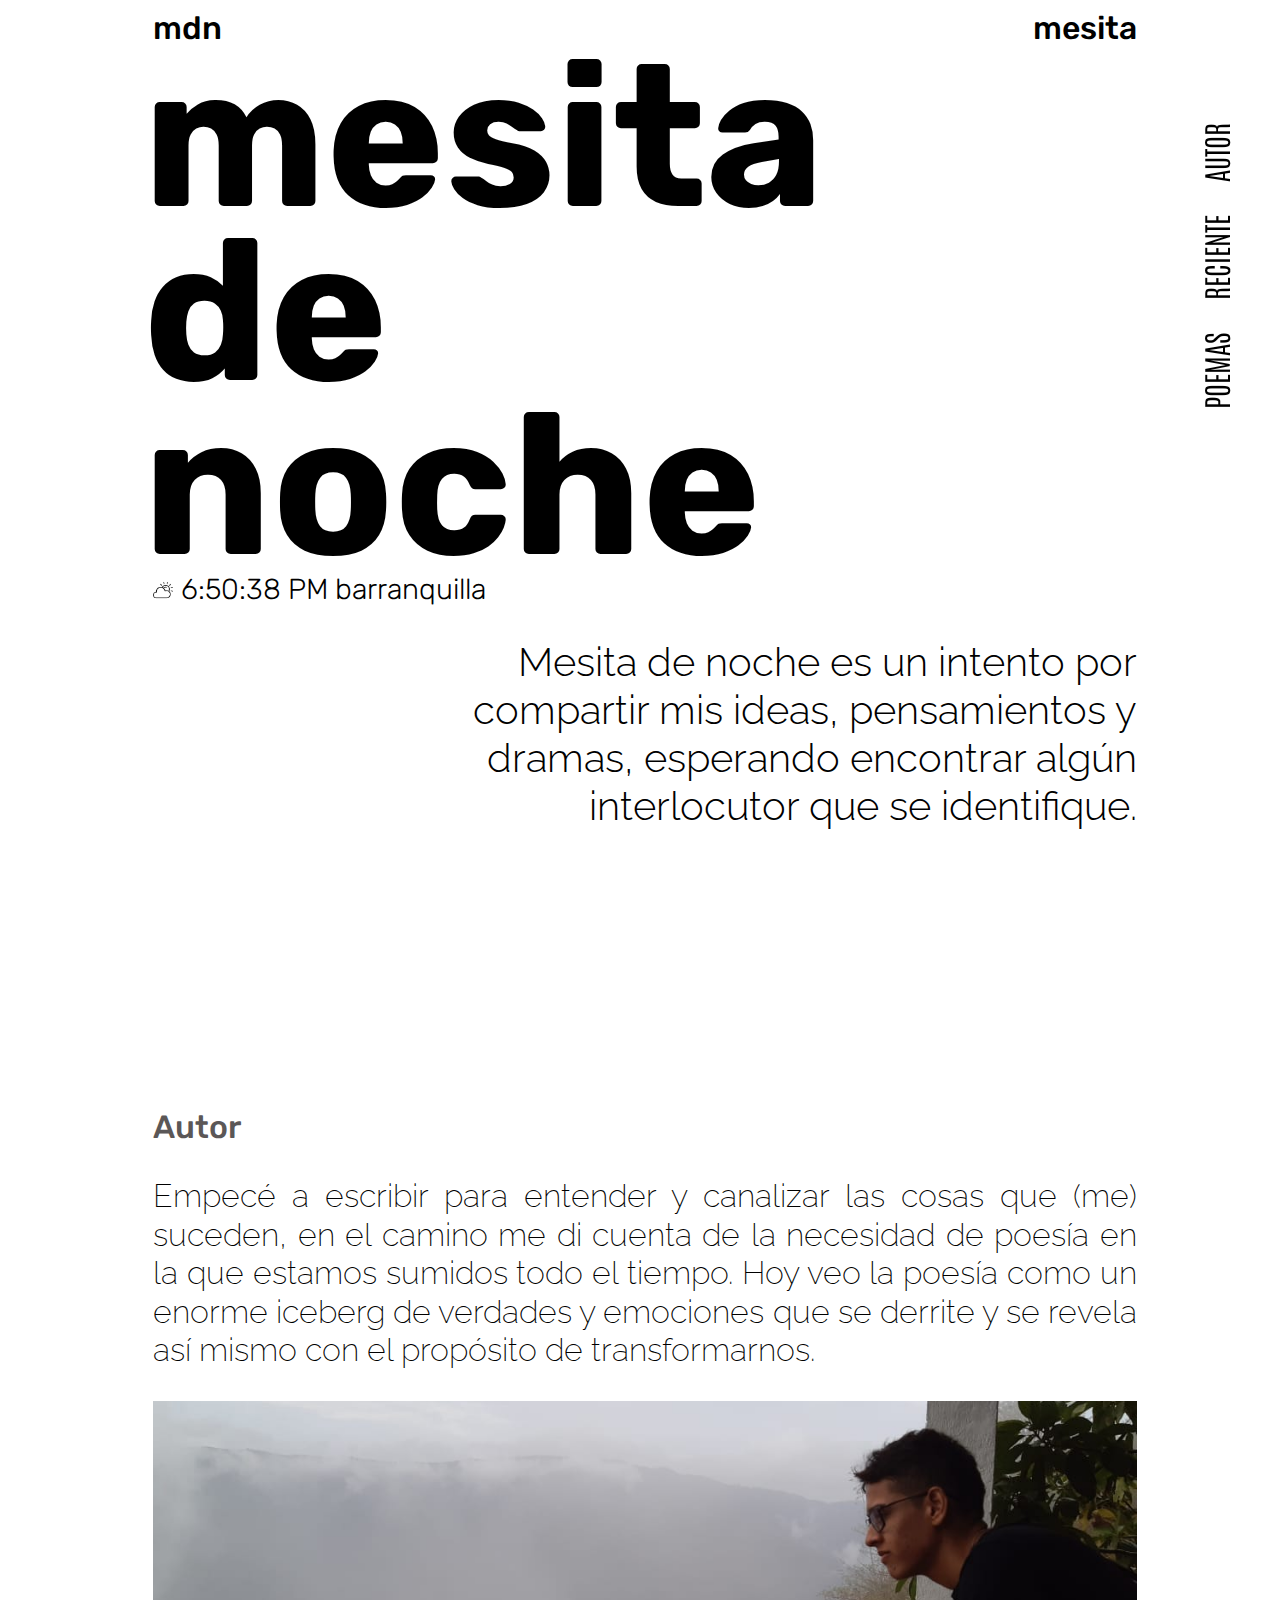
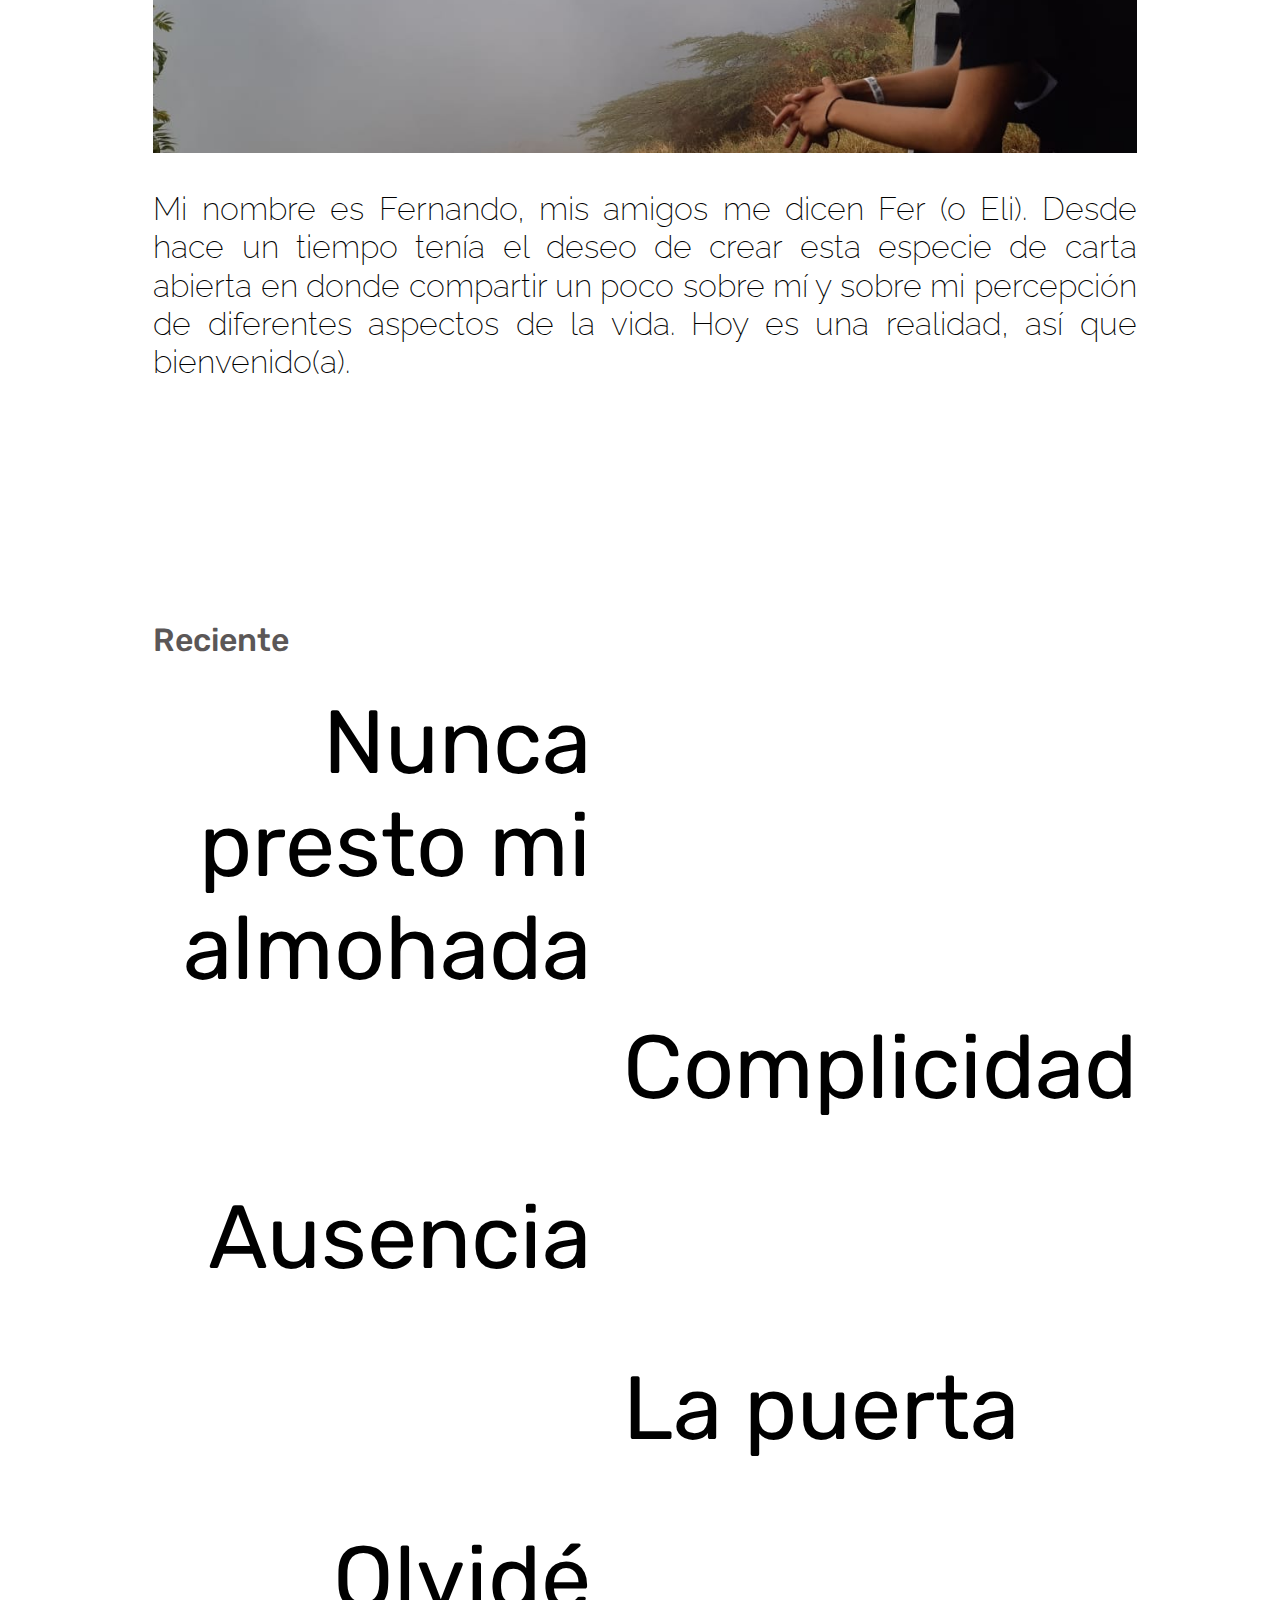
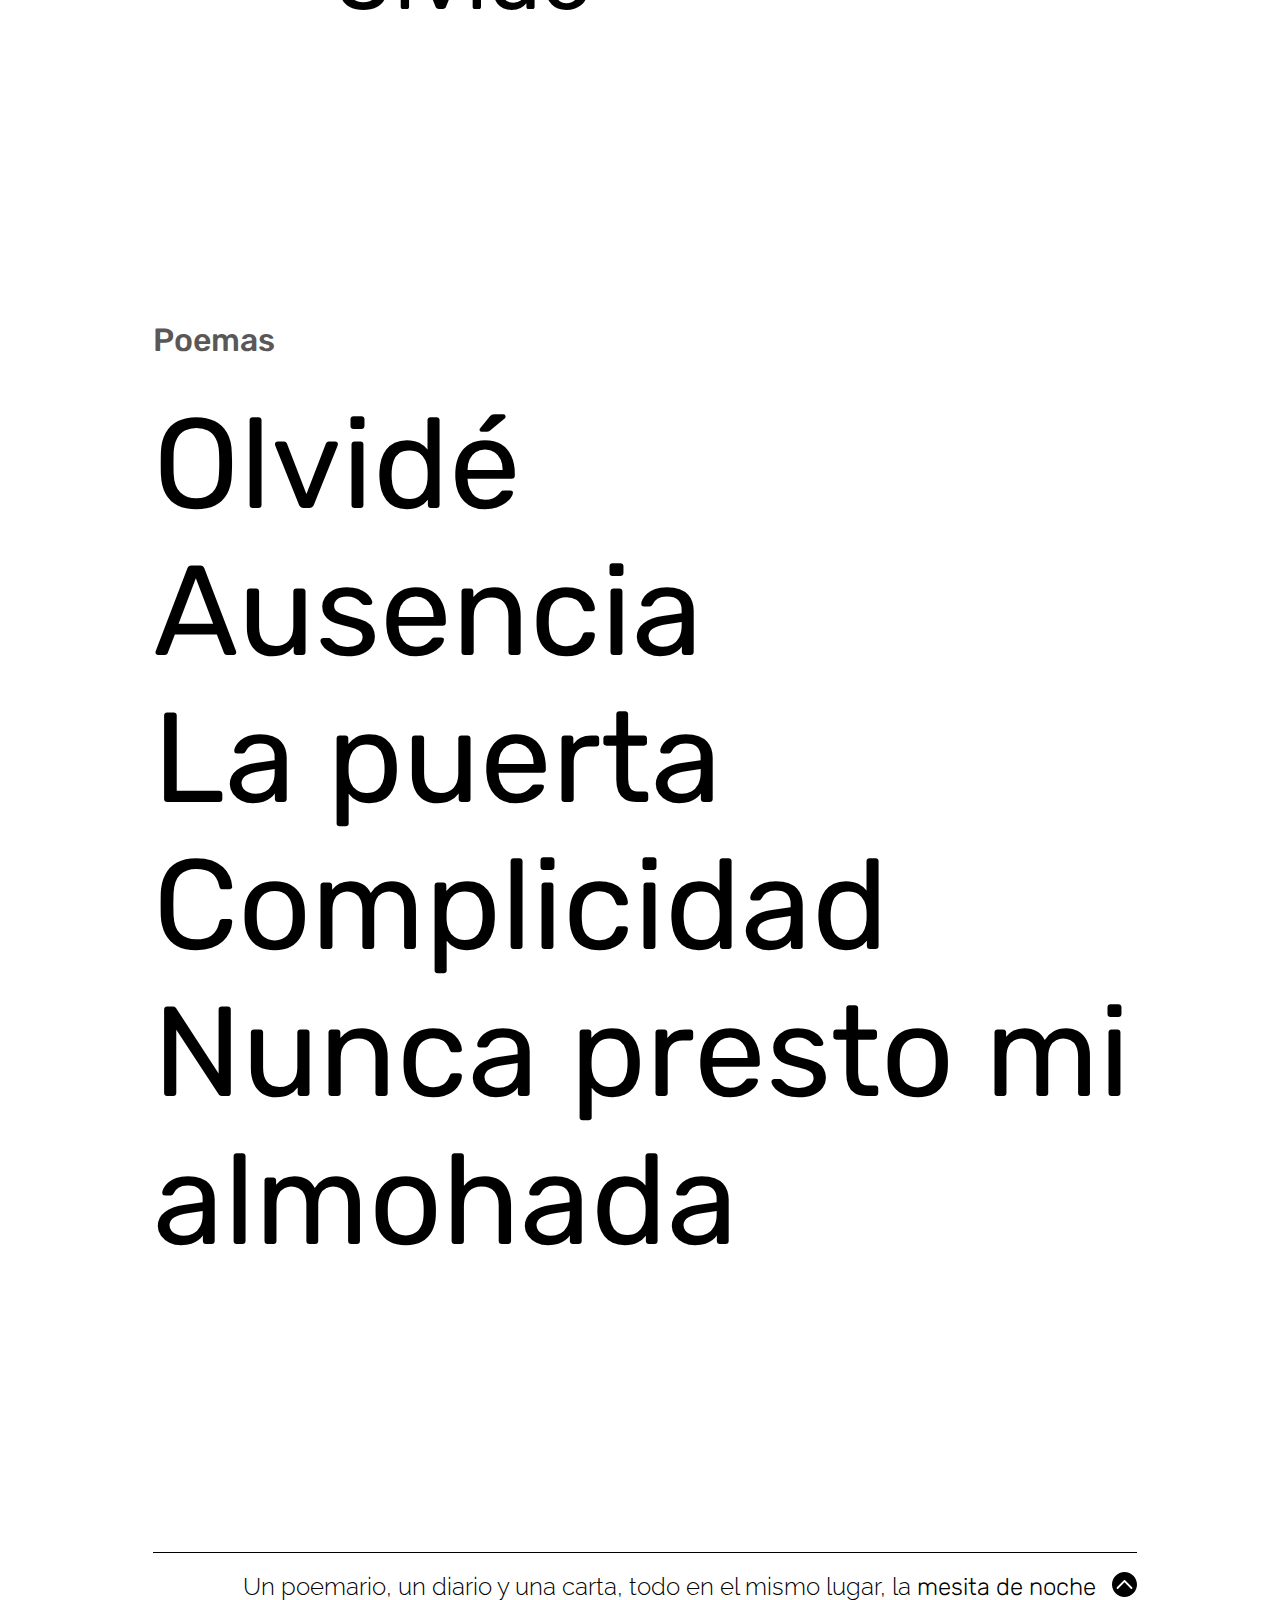
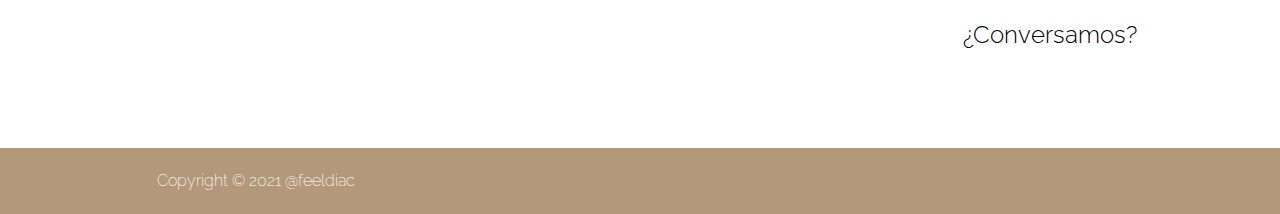
==== commit 9f8e5118: "hover effect on social section, back to top button, trigger animation of footer if is in view" ====
--- a/docs/index.html
+++ b/docs/index.html
@@ -203,8 +203,8 @@
               <strong>mesita de noche</strong>
             </p>
             <span class="upward-btn">
-              <a href="#"
-                ><img src="img/upwards-arrow.svg" alt="Back to top button"
+              <a href="#">
+                <img src="img/upwards-arrow.svg" alt="Back to top button"
               /></a>
             </span>
           </div>
--- a/docs/css/styles.css
+++ b/docs/css/styles.css
@@ -339,6 +339,8 @@
 
 /* F o o t e r */
 
+.social > a,
+.upward-btn a,
 .social > a > img,
 .upward-btn > a > img {
   width: 25px;
@@ -384,20 +386,32 @@
   gap: 1rem;
 }
 
+.social a {
+  visibility: hidden;
+}
+
+.social:hover a,
+.social__title:hover ~ a {
+  visibility: visible;
+}
+
 .thank-msg {
   display: flex;
   justify-content: flex-end;
   margin: 0.5rem 0;
 }
 
-#thank-msg__svg {
+.animate-fill {
   animation: fill 0.8s ease forwards 2s;
+}
+
+.animate-line {
+  animation: line-anim 4s ease forwards;
 }
 
 #thank-msg__svg path {
   stroke-dasharray: 500;
   stroke-dashoffset: 500;
-  animation: line-anim 4s ease forwards;
 }
 
 @keyframes line-anim {
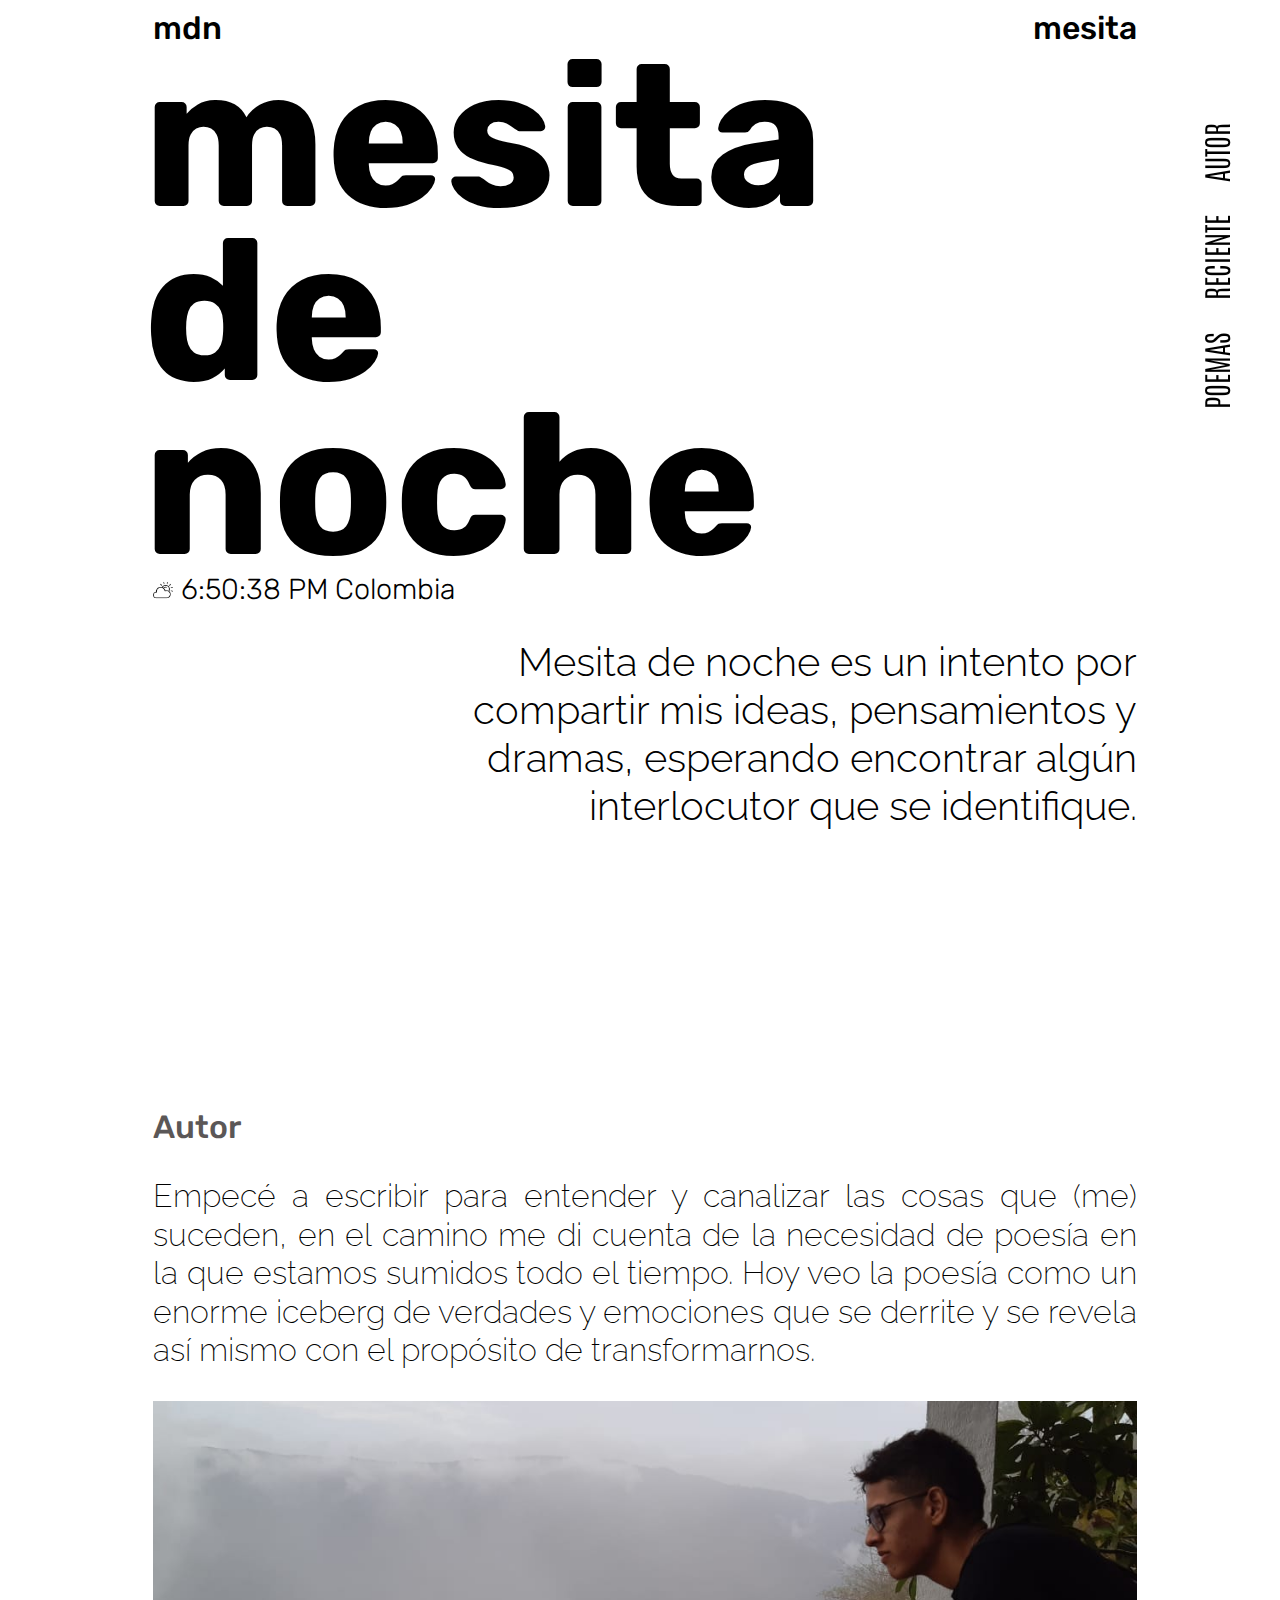
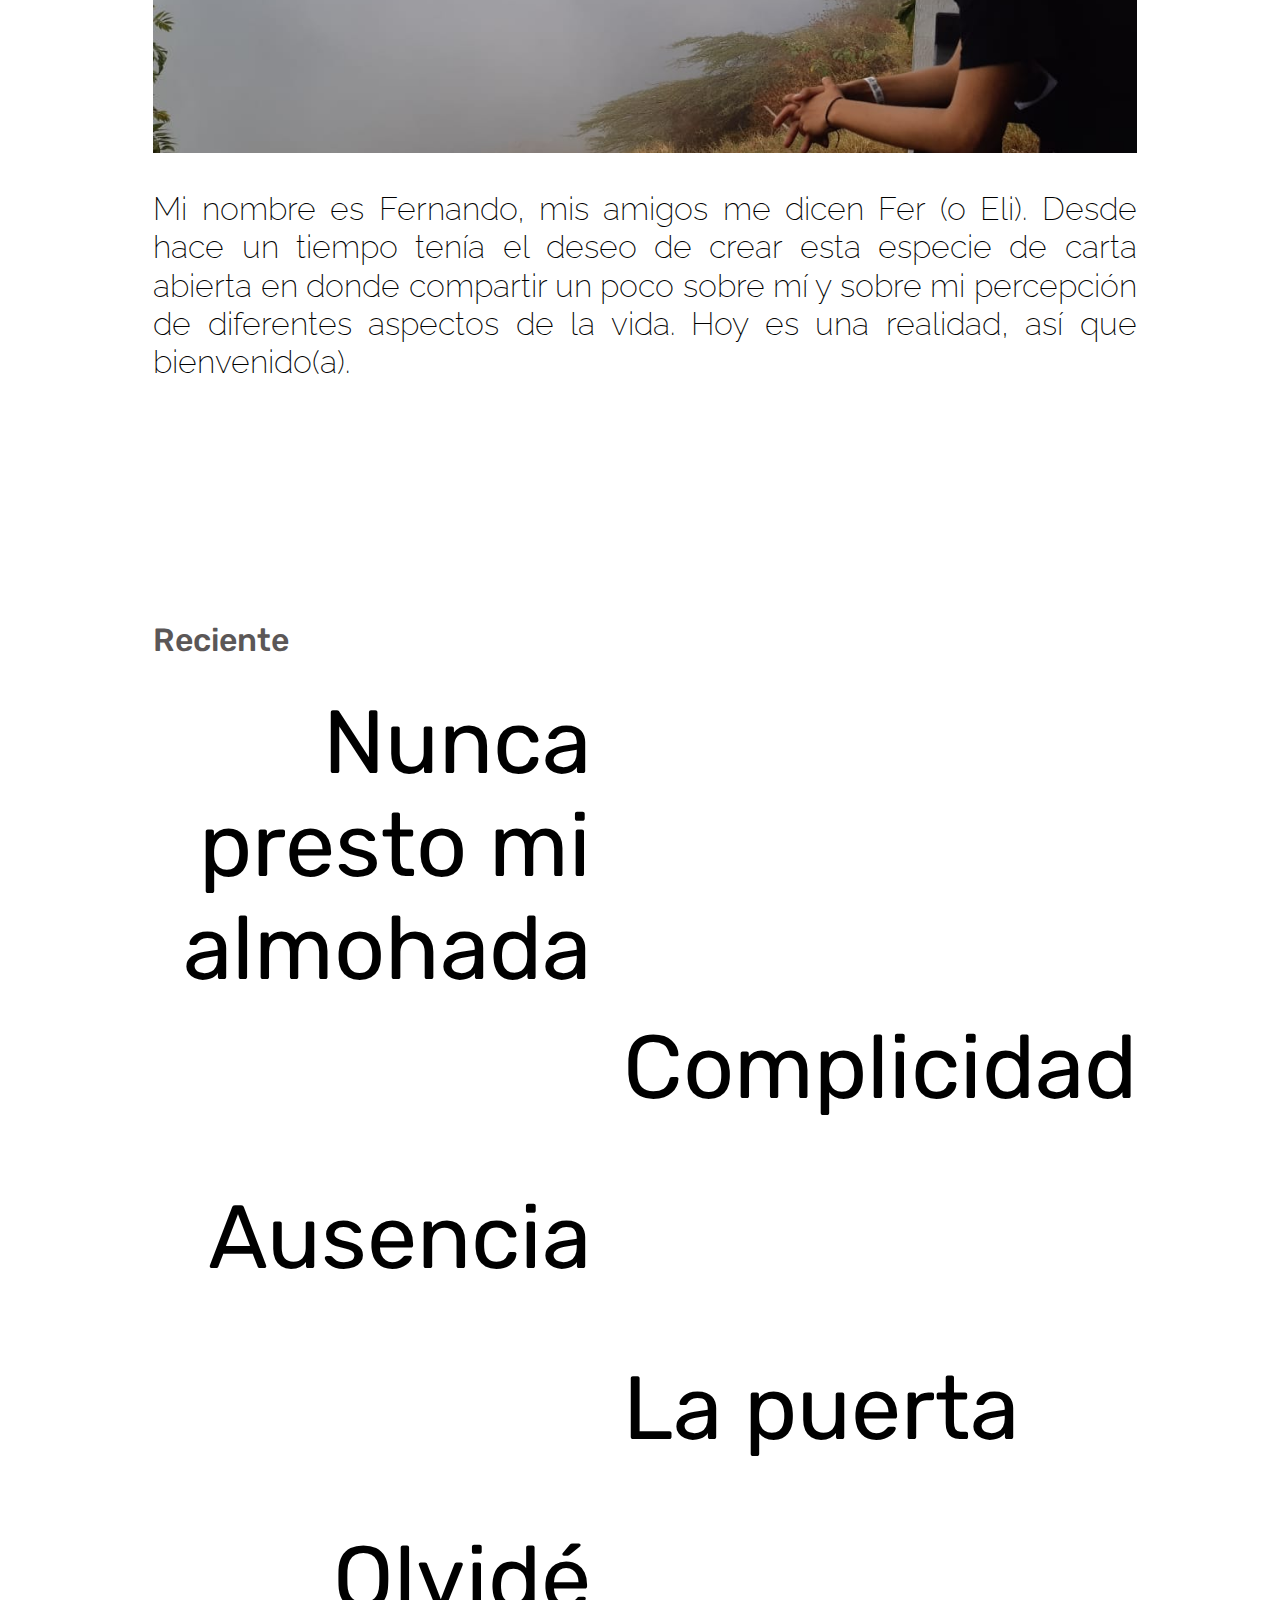
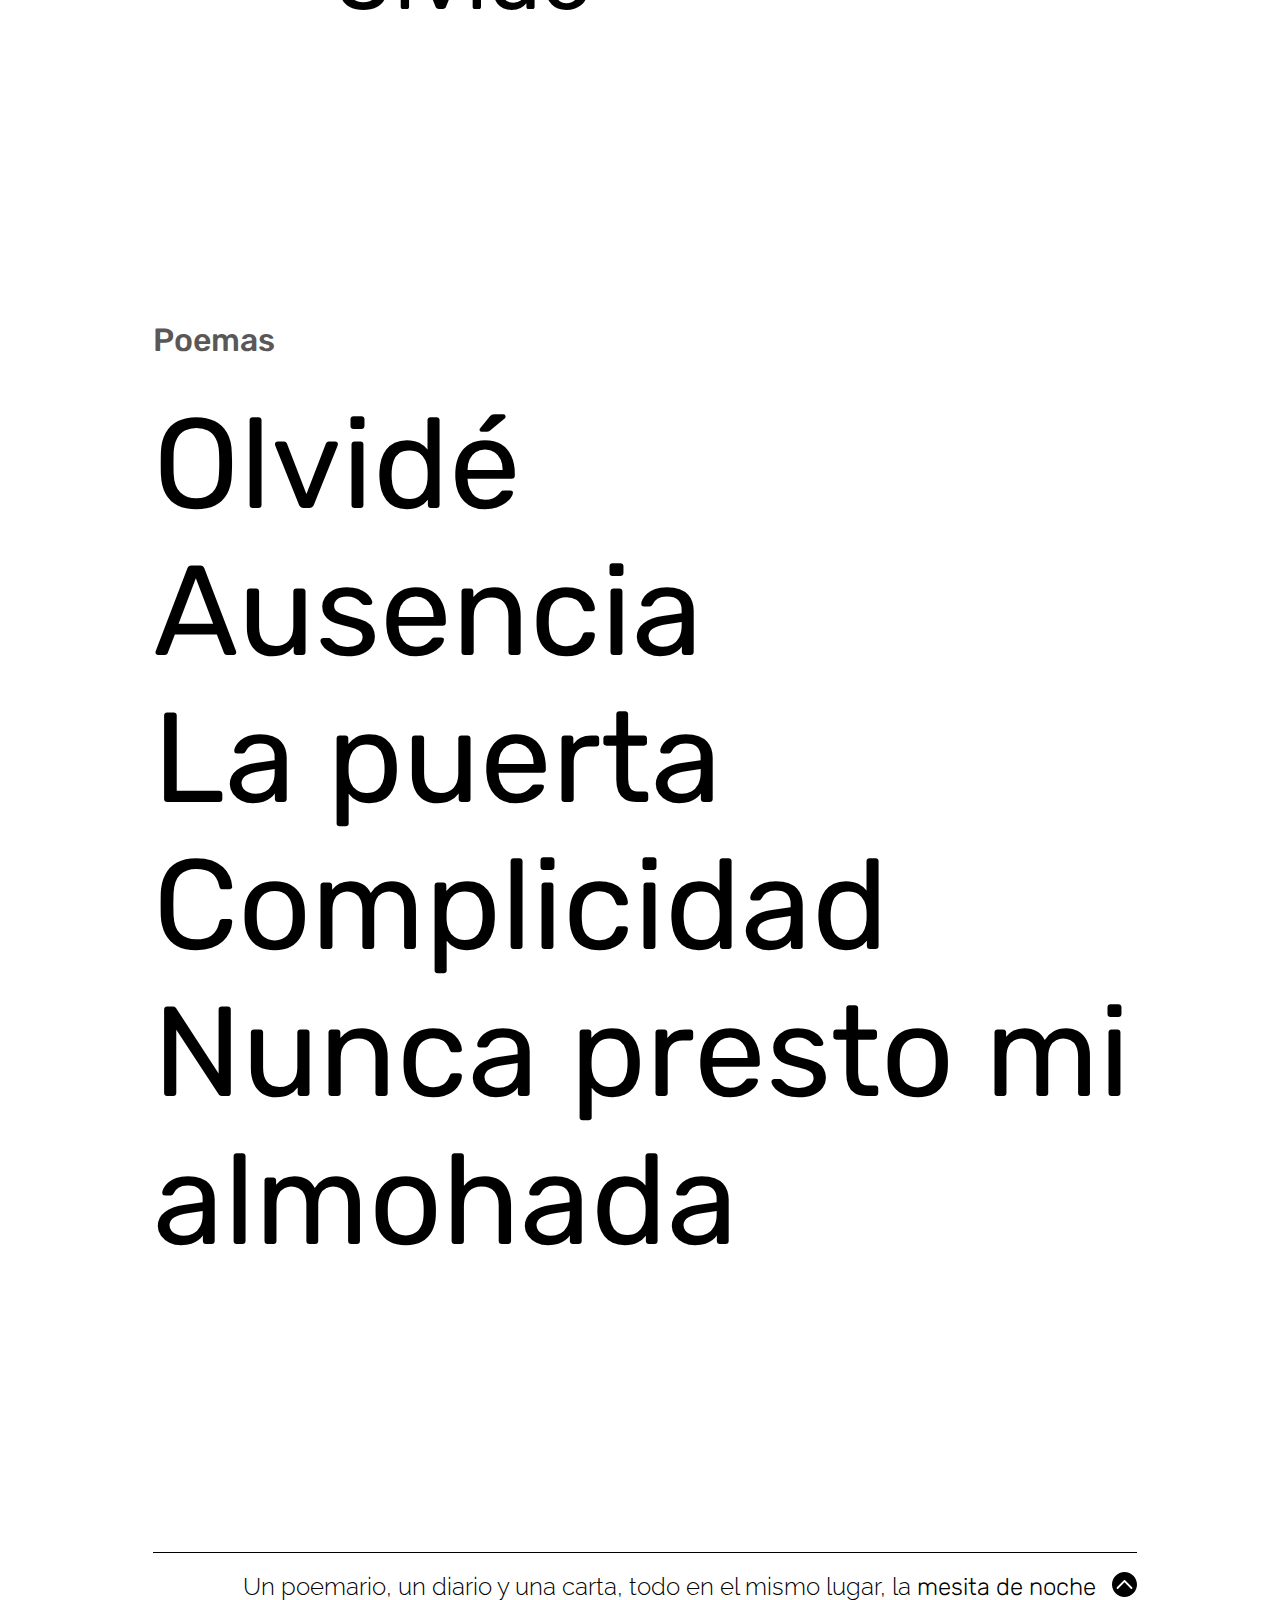
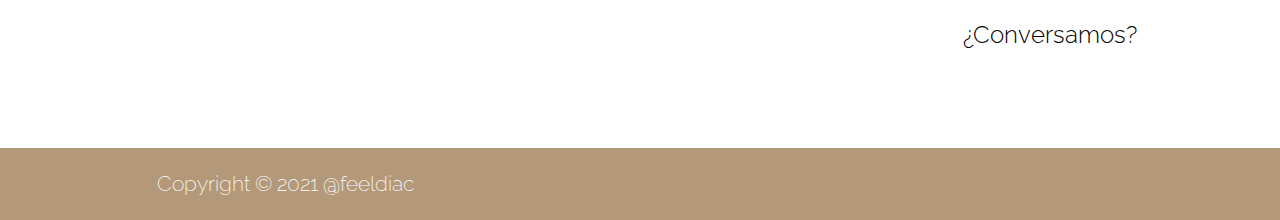
==== commit b5ce4342: "Making footer responsive" ====
--- a/docs/index.html
+++ b/docs/index.html
@@ -90,7 +90,7 @@
               width="20px"
               class="sun-icon"
             />
-            <span id="clock">6:50:38 PM barranquilla</span>
+            <span id="clock">6:50:38 PM Colombia</span>
           </div>
         </header>
         <div class="hero-info">
@@ -226,8 +226,6 @@
           <div class="thank-msg">
             <svg
               id="thank-msg__svg"
-              width="450"
-              height="45"
               viewBox="0 0 606 68"
               fill="none"
               xmlns="http://www.w3.org/2000/svg"
--- a/docs/css/styles.css
+++ b/docs/css/styles.css
@@ -371,6 +371,7 @@
   font-size: 1.5rem;
   font-family: var(--ff-secondary);
   font-weight: 300;
+  text-align: end;
 }
 
 .footer__slogan strong {
@@ -407,6 +408,11 @@
 
 .animate-line {
   animation: line-anim 4s ease forwards;
+}
+
+#thank-msg__svg {
+  width: 450px;
+  height: 45px;
 }
 
 #thank-msg__svg path {
@@ -444,10 +450,12 @@
   scroll-behavior: smooth;
   width: 80%;
   color: var(--clr-white);
+  font-size: 1.3rem;
 }
 
 .footer__copyright a {
   color: var(--clr-white);
+  /* font-size: 1.5rem; */
 }
 
 /*M    e   d   i   a  ____ Q   u   e   r   i   e   s*/
@@ -460,6 +468,20 @@
   .author-info p {
     font-size: 1.8rem;
   }
+
+  .footer__slogan,
+  .social__title {
+    font-size: 1.2rem;
+  }
+
+  .footer__copyright {
+    font-size: 1rem;
+  }
+
+  #thank-msg__svg {
+    width: 350px;
+    height: 35px;
+  }
 }
 
 @media only screen and (max-width: 992px) {
@@ -474,6 +496,20 @@
   .poem {
     font-size: clamp(5rem, 10.8vw, 8rem);
   }
+
+  .footer__slogan,
+  .social__title {
+    font-size: 0.935rem;
+  }
+
+  .footer__copyright {
+    font-size: 0.875rem;
+  }
+
+  #thank-msg__svg {
+    width: 270px;
+    height: 27px;
+  }
 }
 
 @media only screen and (max-width: 768px) {
@@ -501,7 +537,9 @@
     font-size: 1.5rem;
   }
 
-  section {
+  section,
+  .footer__center-container,
+  .footer__copyright {
     padding-left: 6.5px;
     width: 87%;
   }
@@ -520,6 +558,28 @@
 
   .poem {
     font-size: clamp(4.3rem, 10.8vw, 8rem);
+  }
+
+  .footer__slogan,
+  .social__title {
+    font-size: 0.77rem;
+  }
+
+  .footer__copyright {
+    font-size: 0.75rem;
+  }
+
+  .social > a,
+  .upward-btn a,
+  .social > a > img,
+  .upward-btn > a > img {
+    width: 18px;
+    height: 18px;
+  }
+
+  #thank-msg__svg {
+    width: 210px;
+    height: 21px;
   }
 }
 
@@ -557,7 +617,7 @@
     right: auto;
     width: 100%;
     height: 2.5rem;
-    background-color: #e3dede;
+    background-color: #ccbaa6;
     display: flex;
     align-items: center;
     /* border: 1px solid black; */
@@ -593,7 +653,9 @@
     text-transform: capitalize;
   }
 
-  section {
+  section,
+  .footer__center-container,
+  .footer__copyright {
     width: 92%;
   }
 
@@ -604,4 +666,15 @@
   .poem {
     font-size: clamp(3.3rem, 10.8vw, 8rem);
   }
-}
+
+  .footer__copyright-container {
+    padding: 1.5rem 0;
+    padding-bottom: calc(1.5rem + 40px);
+    background-color: var(--clr-white);
+  }
+
+  .footer__copyright {
+    padding-left: calc(6.5px + 1.5%);
+    color: var(--clr-black);
+  }
+}
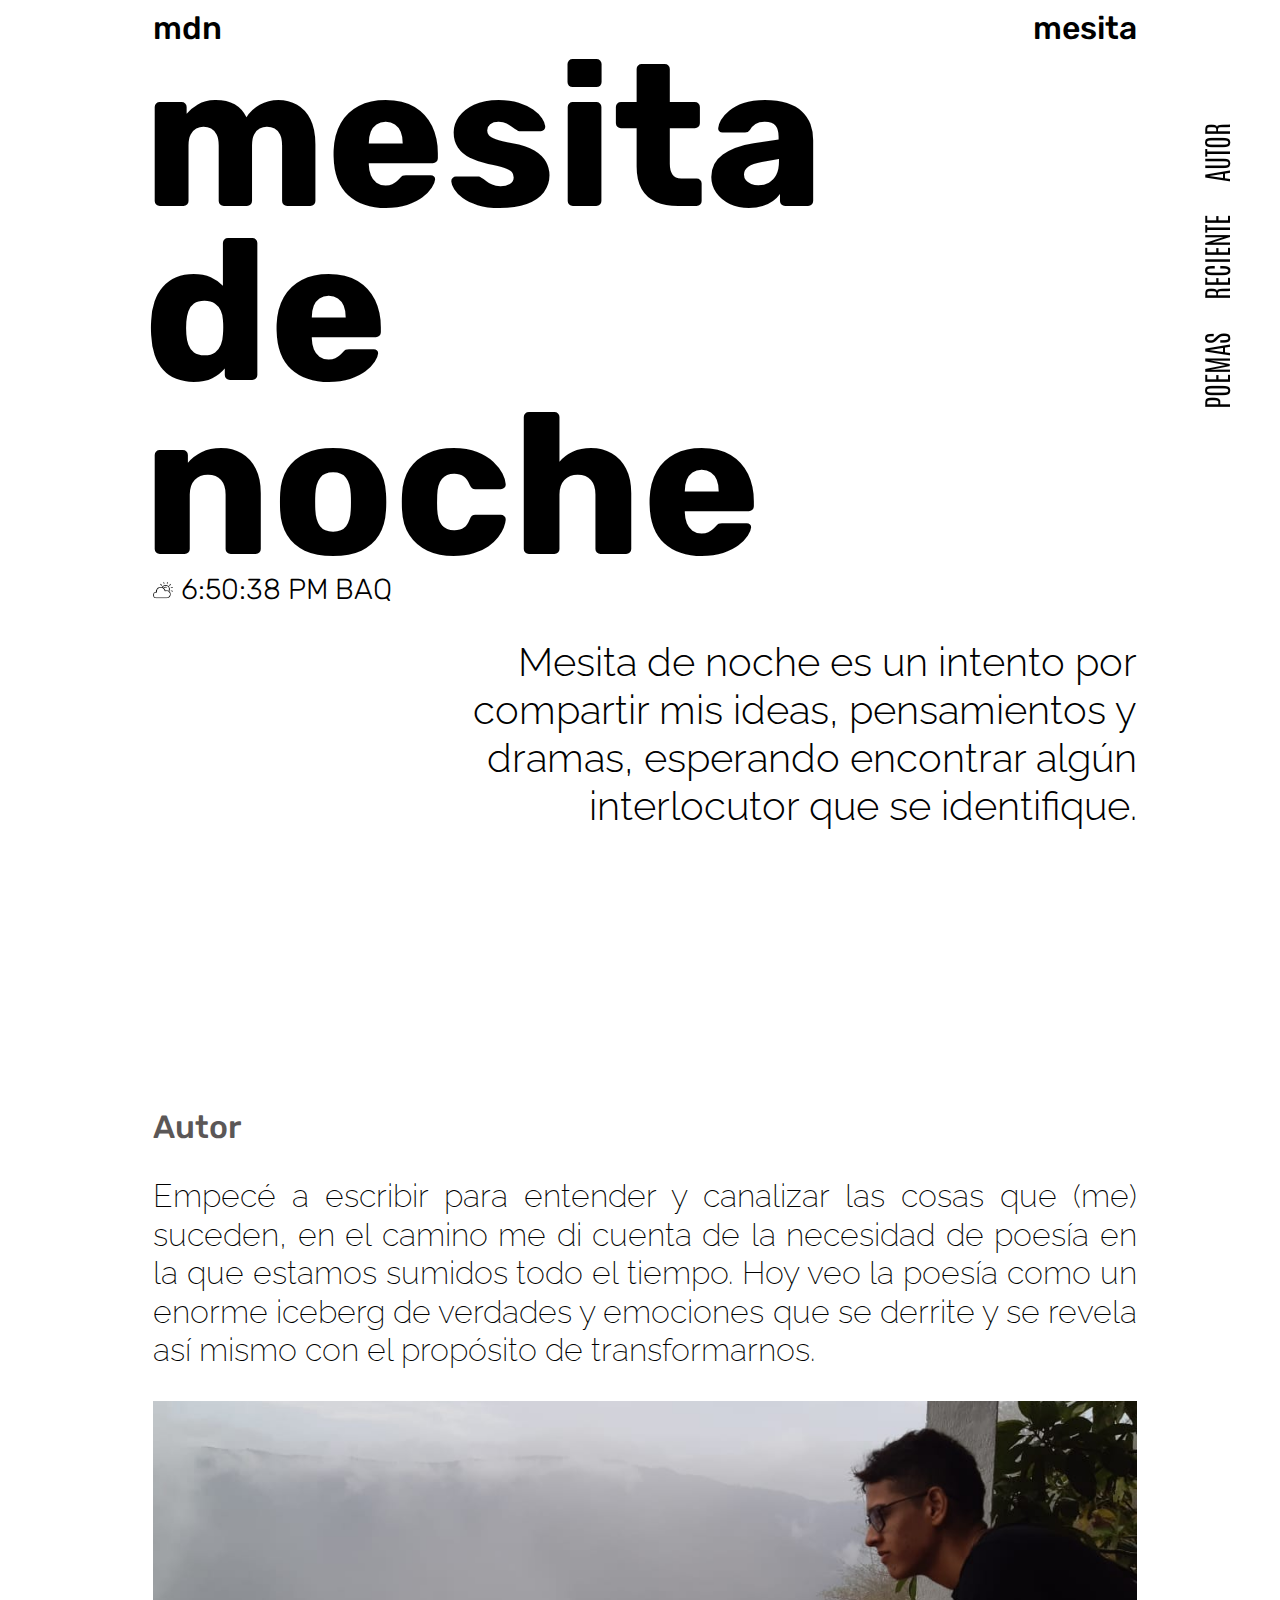
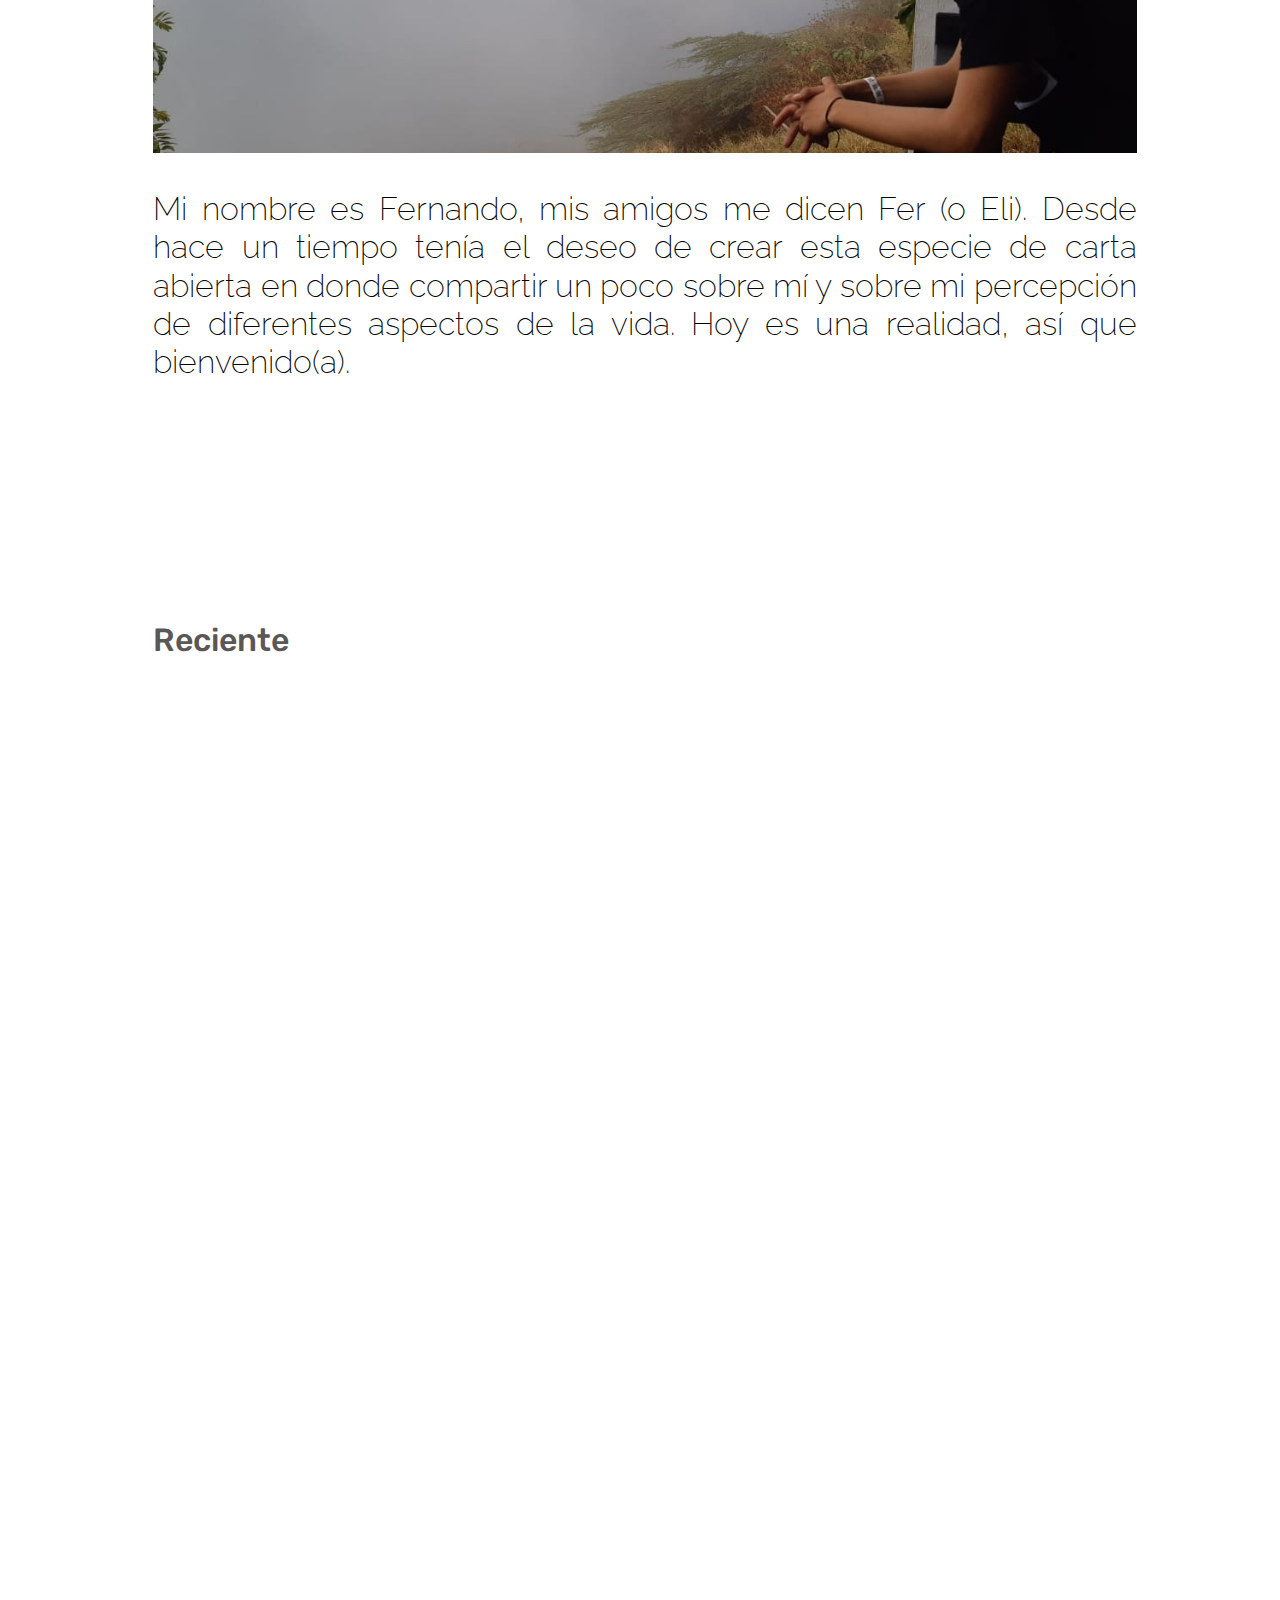
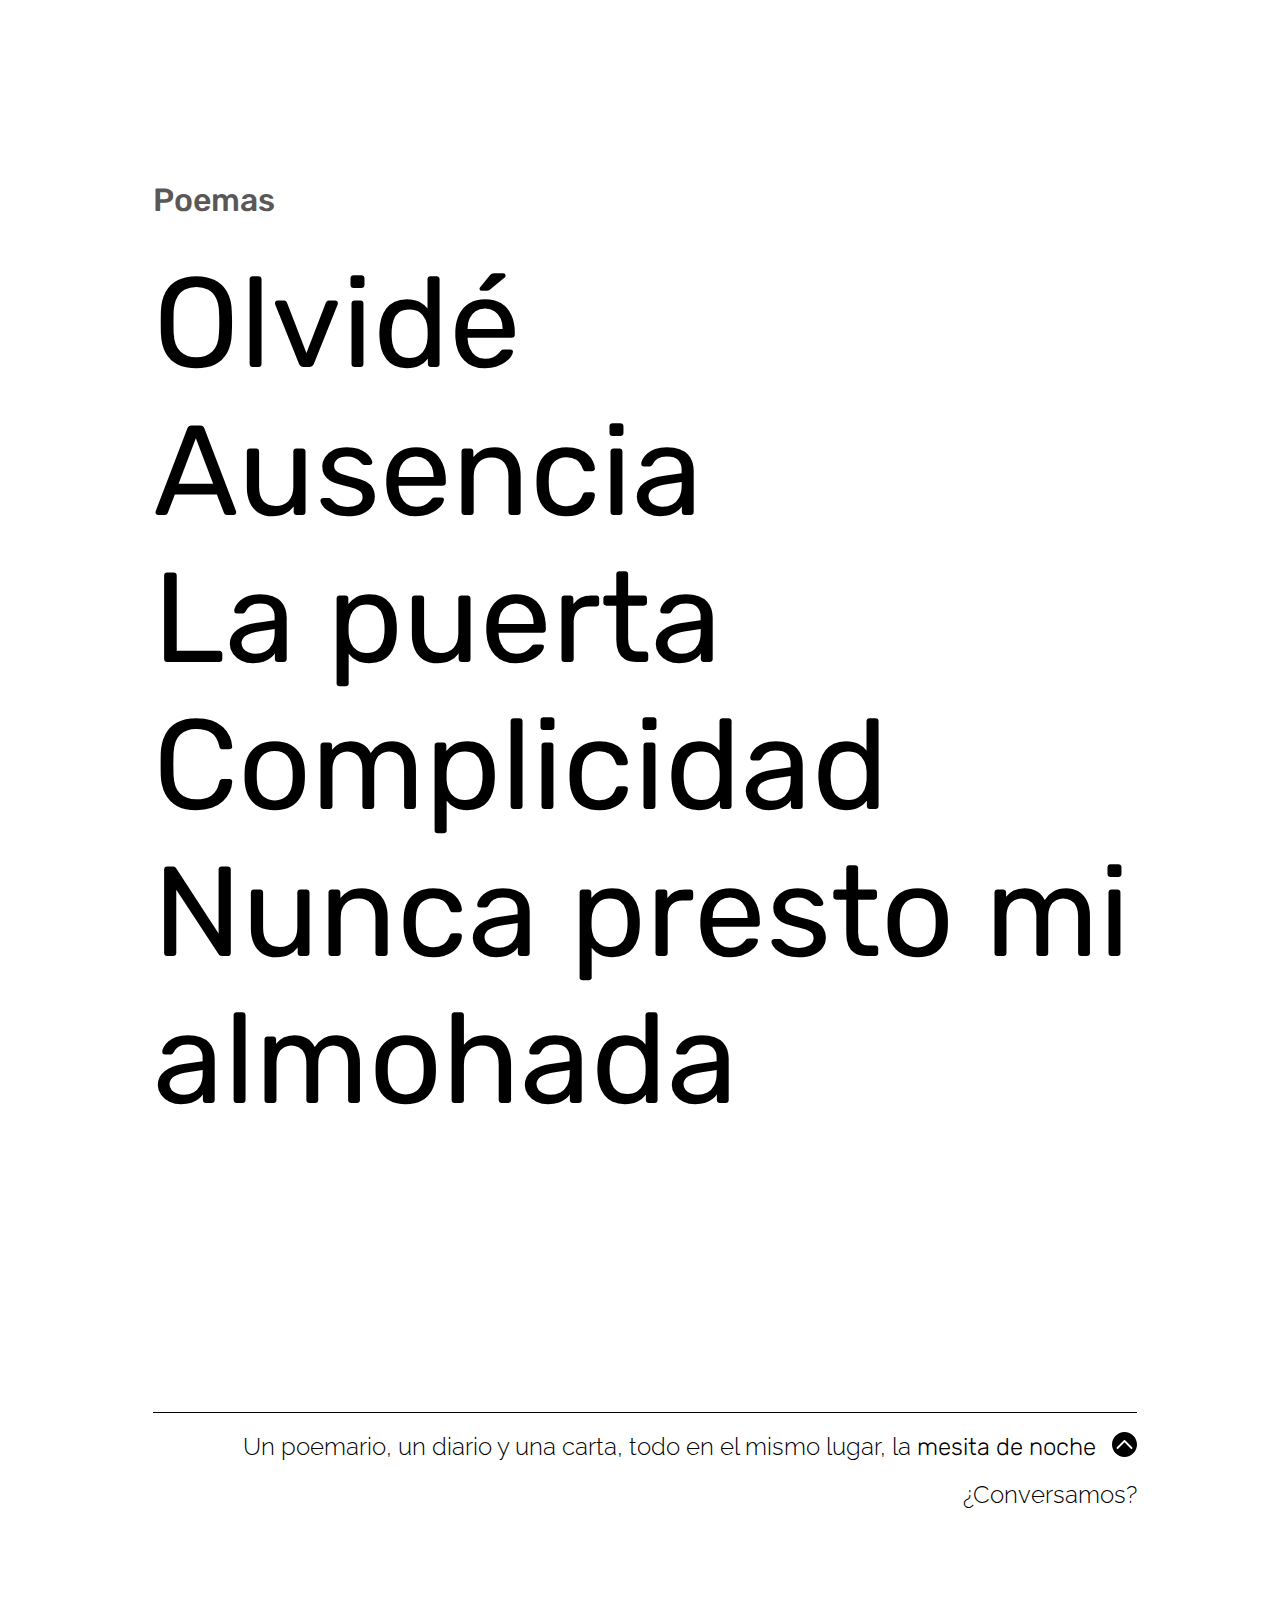
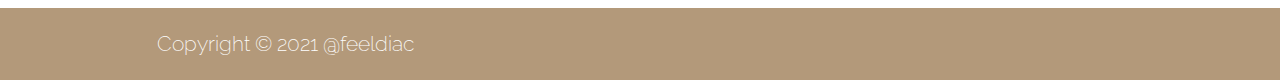
==== commit d5fde163: "Create reveal text effect on scroll for recent section" ====
--- a/docs/index.html
+++ b/docs/index.html
@@ -6,8 +6,8 @@
     <meta name="viewport" content="width=device-width, initial-scale=1.0" />
     <link rel="stylesheet" href="css/normalize.css" />
     <link href="https://emoji-css.afeld.me/emoji.css" rel="stylesheet" />
+    <link rel="shortcut icon" href="img/nightstand.ico" type="image/x-icon" />
     <link rel="stylesheet" href="css/styles.css" />
-    <link rel="shortcut icon" href="img/nightstand.ico" type="image/x-icon" />
     <!-- S  E O -->
     <meta
       name="keywords"
@@ -90,7 +90,7 @@
               width="20px"
               class="sun-icon"
             />
-            <span id="clock">6:50:38 PM Colombia</span>
+            <span id="clock">6:50:38 PM BAQ</span>
           </div>
         </header>
         <div class="hero-info">
@@ -150,16 +150,24 @@
           </div>
         </section>
         <section class="recent sect">
-          <div class="recent title">
+          <div class="recent__title">
             <h2 id="recent">Reciente</h2>
           </div>
-          <div class="recent-list">
-            <ul class="recent-grid">
-              <li class="a"><a href="#">Olvidé</a></li>
-              <li class="b"><a href="#">Ausencia</a></li>
-              <li class="c"><a href="#">La puerta</a></li>
-              <li class="d"><a href="#">Complicidad</a></li>
-              <li class="e"><a href="#">Nunca presto mi almohada</a></li>
+          <div class="recent__list-container">
+            <ul class="recent__list">
+              <li><a class="recent__link" href="#">Olvidé</a></li>
+              <li>
+                <a class="recent__link" href="#">Ausencia</a>
+              </li>
+              <li>
+                <a class="recent__link" href="#">La puerta</a>
+              </li>
+              <li>
+                <a class="recent__link" href="#">Complicidad</a>
+              </li>
+              <li>
+                <a class="recent__link" href="#">Nunca presto mi almohada</a>
+              </li>
             </ul>
           </div>
         </section>
--- a/docs/css/styles.css
+++ b/docs/css/styles.css
@@ -131,6 +131,7 @@
   padding-left: 1.5%;
   padding-right: 1.5%;
   position: fixed;
+  z-index: 2;
   top: 0;
   left: 0;
   width: 100%;
@@ -251,58 +252,28 @@
 
 /*    R    e   c   e   n   t    */
 
-.recent-grid {
-  display: grid;
-  grid-template-columns: [x0] 1fr [x1] 1fr [x2];
-  grid-template-rows: [y0] 1fr [y1] 0.5fr [y2] 0.5fr [y3] 0.5fr [y4] 0.5fr [y5];
-  column-gap: 2rem;
-  row-gap: 1rem;
-}
-
-.recent-list ul li a {
+.recent__list {
+  display: flex;
+  flex-direction: column;
+  align-items: flex-start;
+}
+
+/* .recent__list li {
+  
+} */
+
+.recent__link {
   font-family: var(--ff-primary);
-  /* font-size: 5rem; */
-  font-size: clamp(2rem, 7vw, 6rem);
-}
-
-.a {
-  grid-column: x0 / x1;
-  grid-row: y4 / y5;
-}
-
-.b {
-  grid-column: x0 / x1;
-  grid-row: y2 / y3;
-}
-
-.c {
-  grid-column: x1 / x2;
-  grid-row: y3 / y4;
-}
-
-.e {
-  grid-column: x0 / x1;
-  grid-row: y0 / y1;
-}
-
-.d {
-  grid-column: x1 / x2;
-  grid-row: y1 / y2;
-}
-
-.a a,
-.b a,
-.c a,
-.d a,
-.e a {
+  font-size: clamp(5rem, 11.5vw, 8rem);
   display: block;
   width: 100%;
   height: 100%;
-}
-.a a,
-.b a,
-.e a {
-  text-align: right !important;
+  clip-path: inset(0 100% 0 0);
+  transition: 1.2s ease-in;
+}
+
+.reveal-text {
+  clip-path: inset(0 0 0 0);
 }
 
 /*    P   o   e   m   s    */
@@ -313,7 +284,6 @@
 
 .poem {
   font-family: var(--ff-primary);
-  /* font-size: 7rem; */
   font-size: clamp(5rem, 11.5vw, 8rem);
 }
 
@@ -489,11 +459,12 @@
     right: -109px;
   }
 
-  .recent-list ul li a {
+  /* .recent-list ul li a {
     font-size: clamp(2rem, 6.5vw, 6rem);
-  }
-
-  .poem {
+  } */
+
+  .poem,
+  .recent__link {
     font-size: clamp(5rem, 10.8vw, 8rem);
   }
 
@@ -556,7 +527,8 @@
     font-size: 1.35rem;
   }
 
-  .poem {
+  .poem,
+  .recent__link {
     font-size: clamp(4.3rem, 10.8vw, 8rem);
   }
 
@@ -659,11 +631,12 @@
     width: 92%;
   }
 
-  .recent-list ul li a {
+  /* .recent-list ul li a {
     font-size: clamp(1.6rem, 7.5vw, 6rem);
-  }
-
-  .poem {
+  } */
+
+  .poem,
+  .recent__link {
     font-size: clamp(3.3rem, 10.8vw, 8rem);
   }
 
